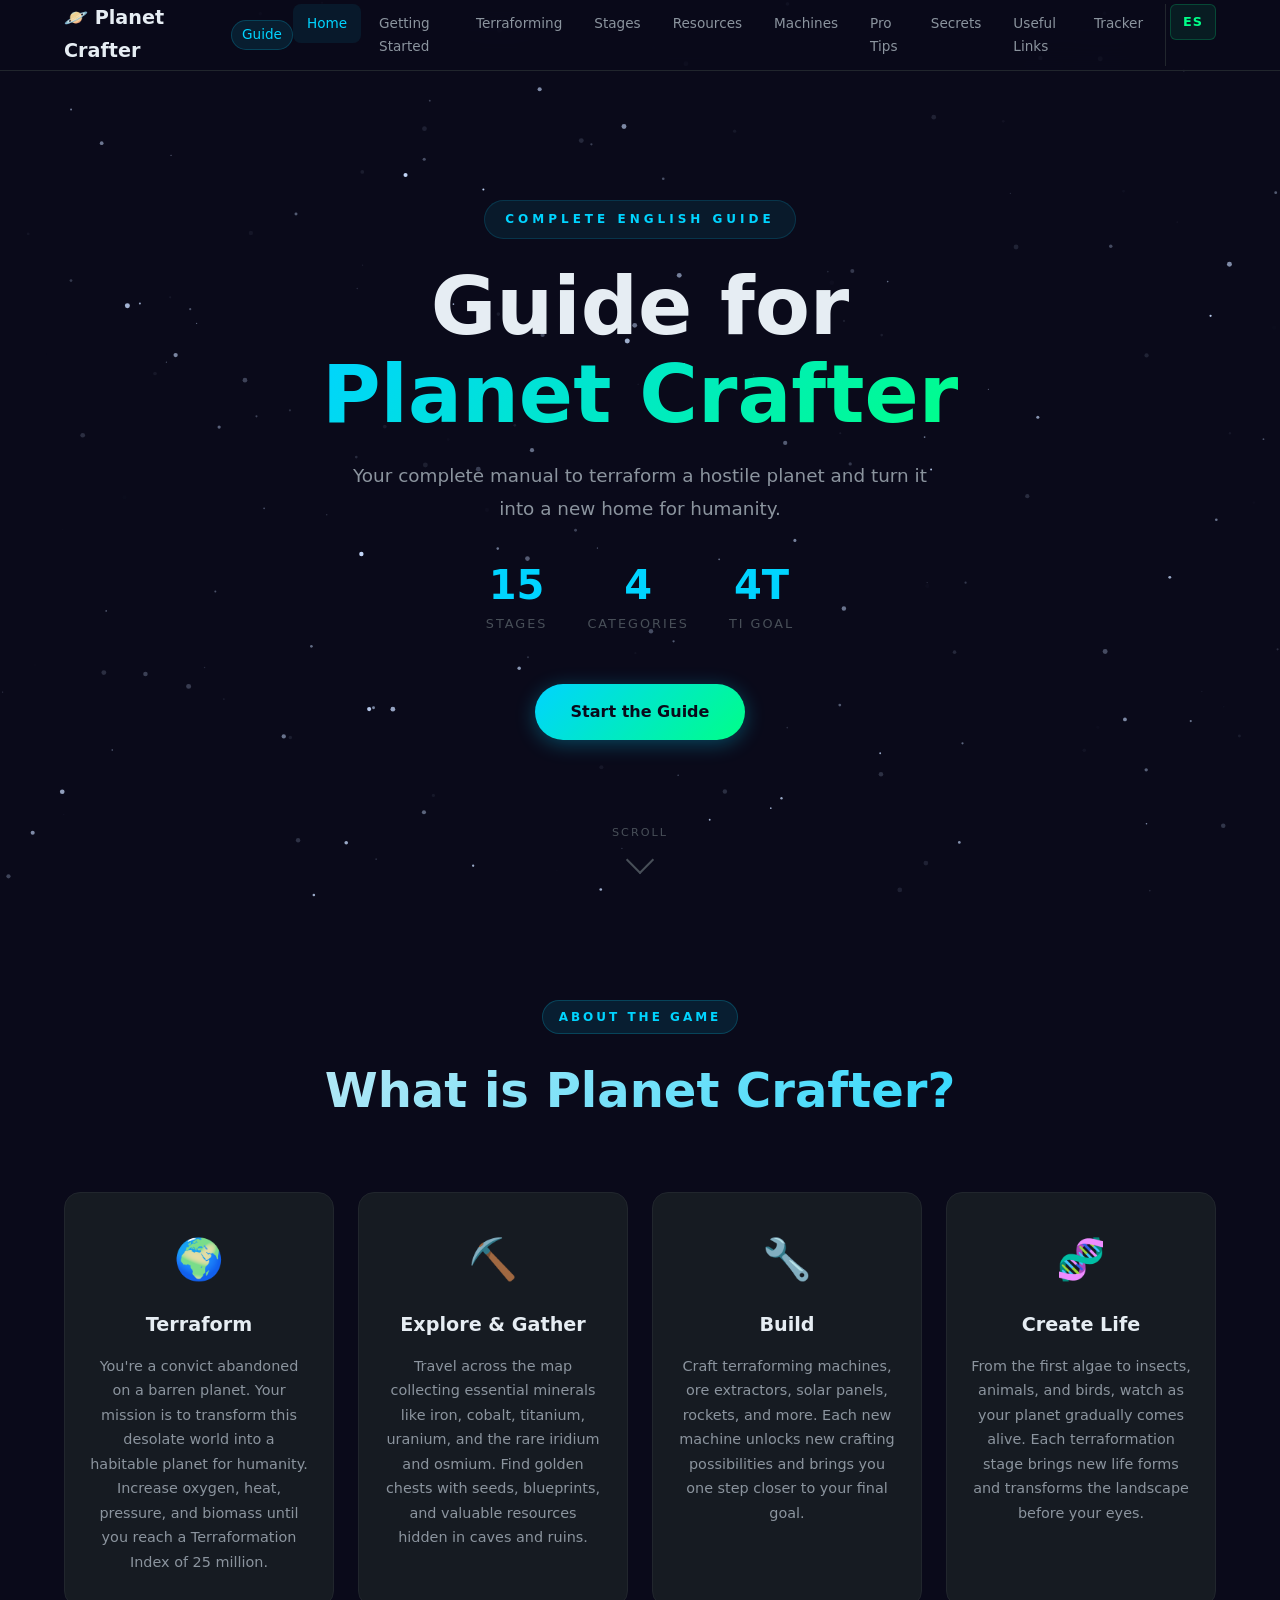
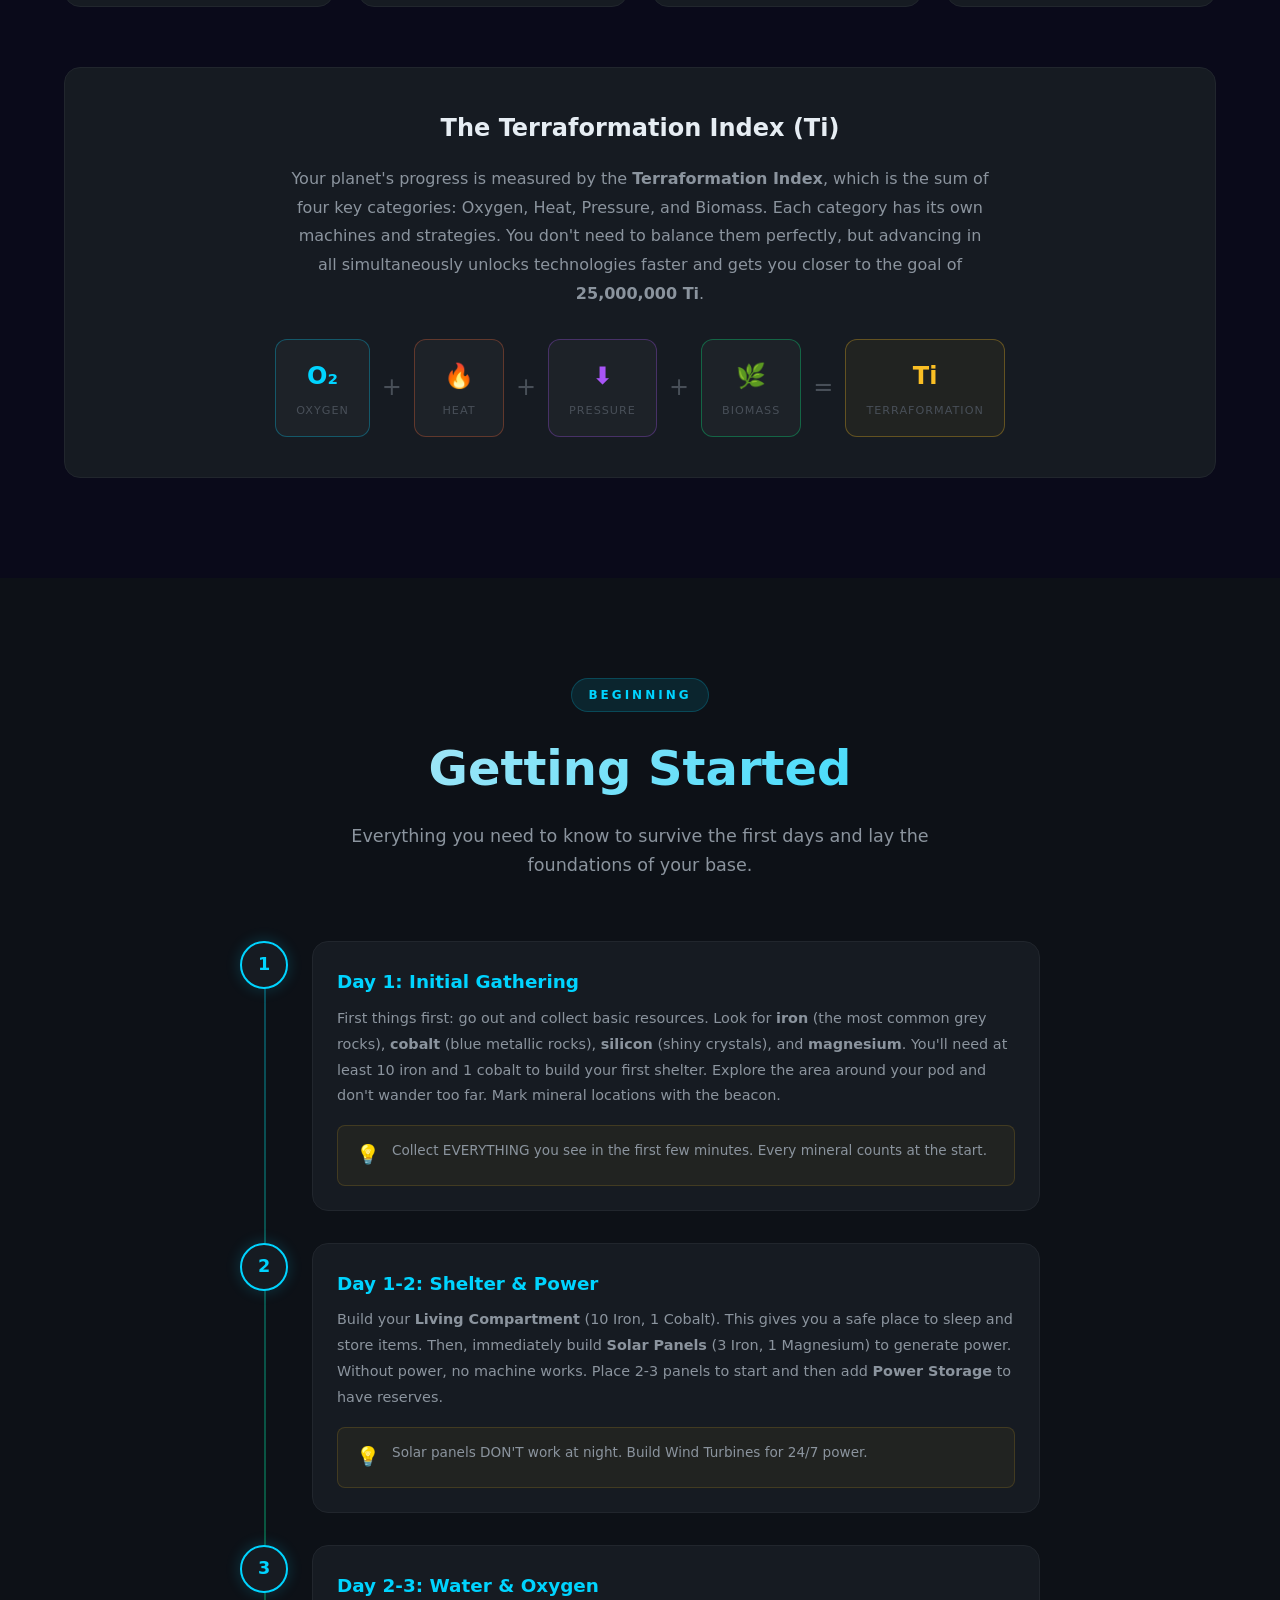
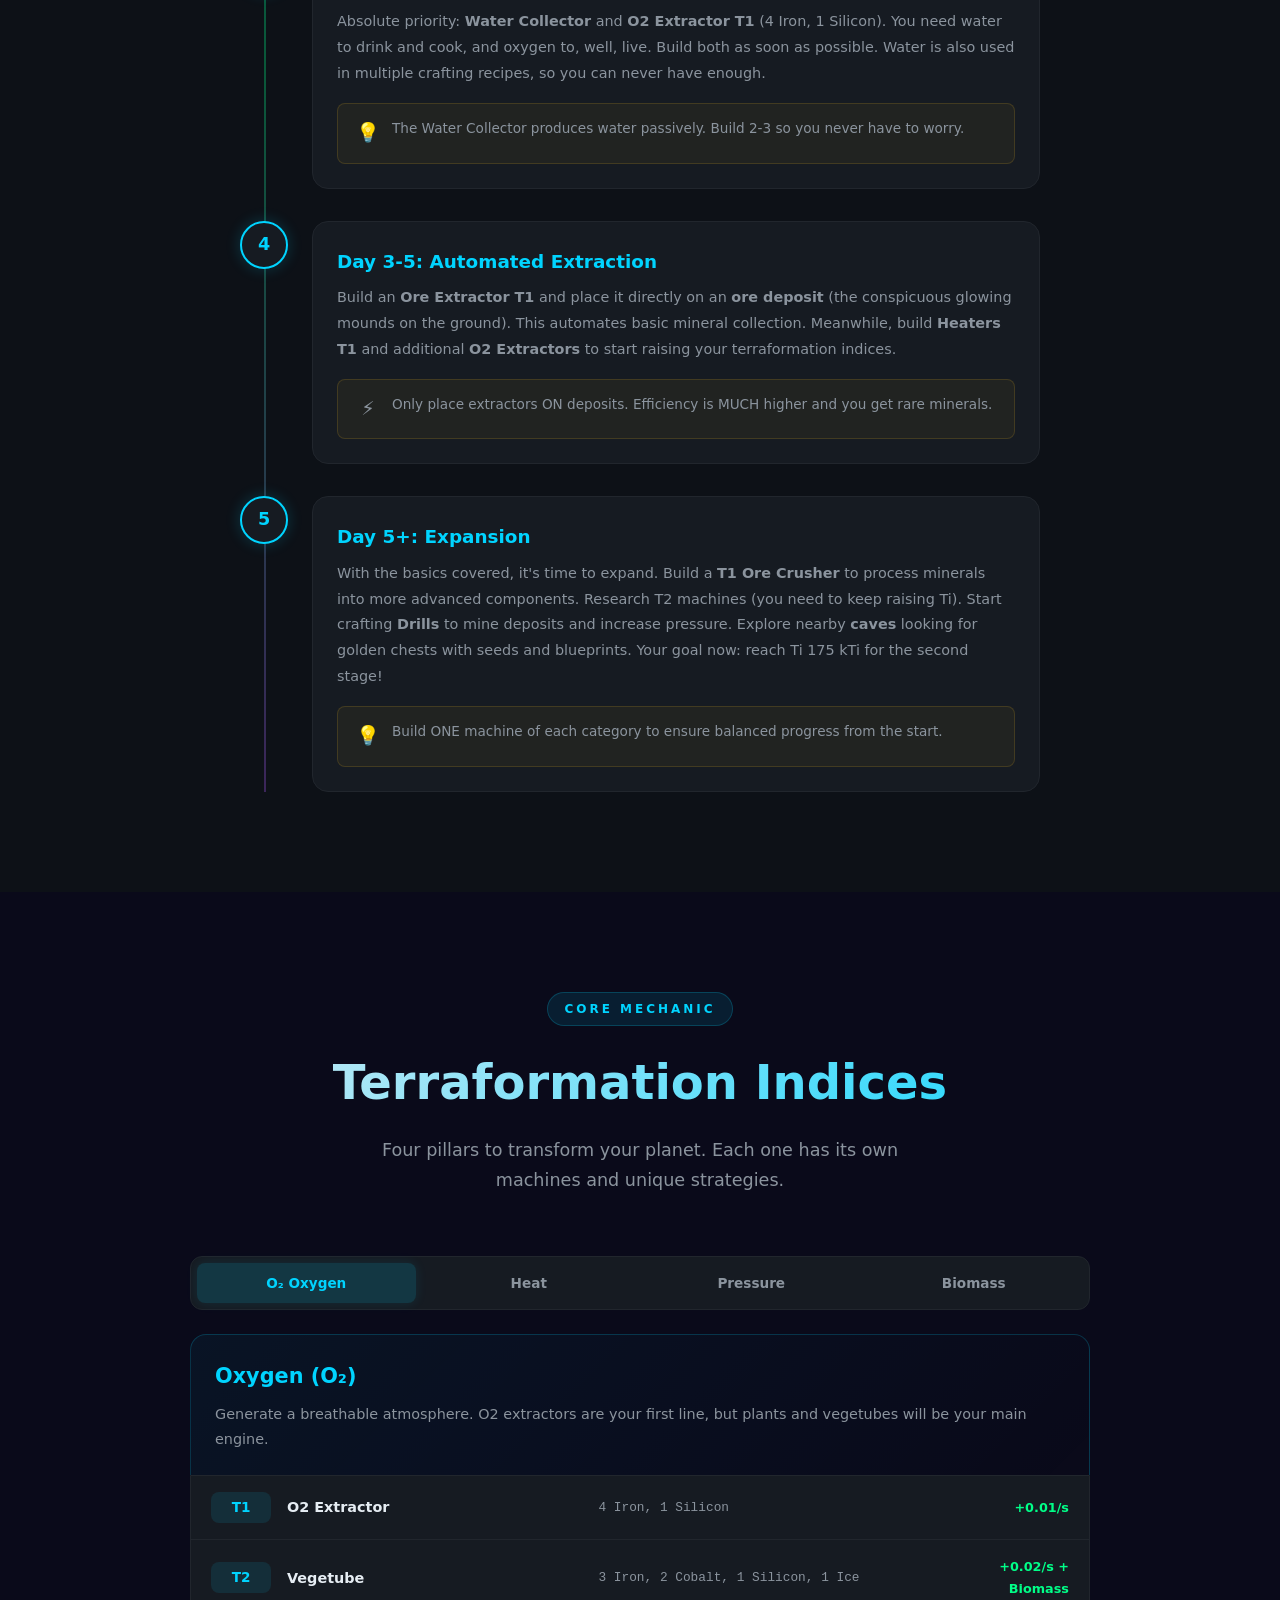
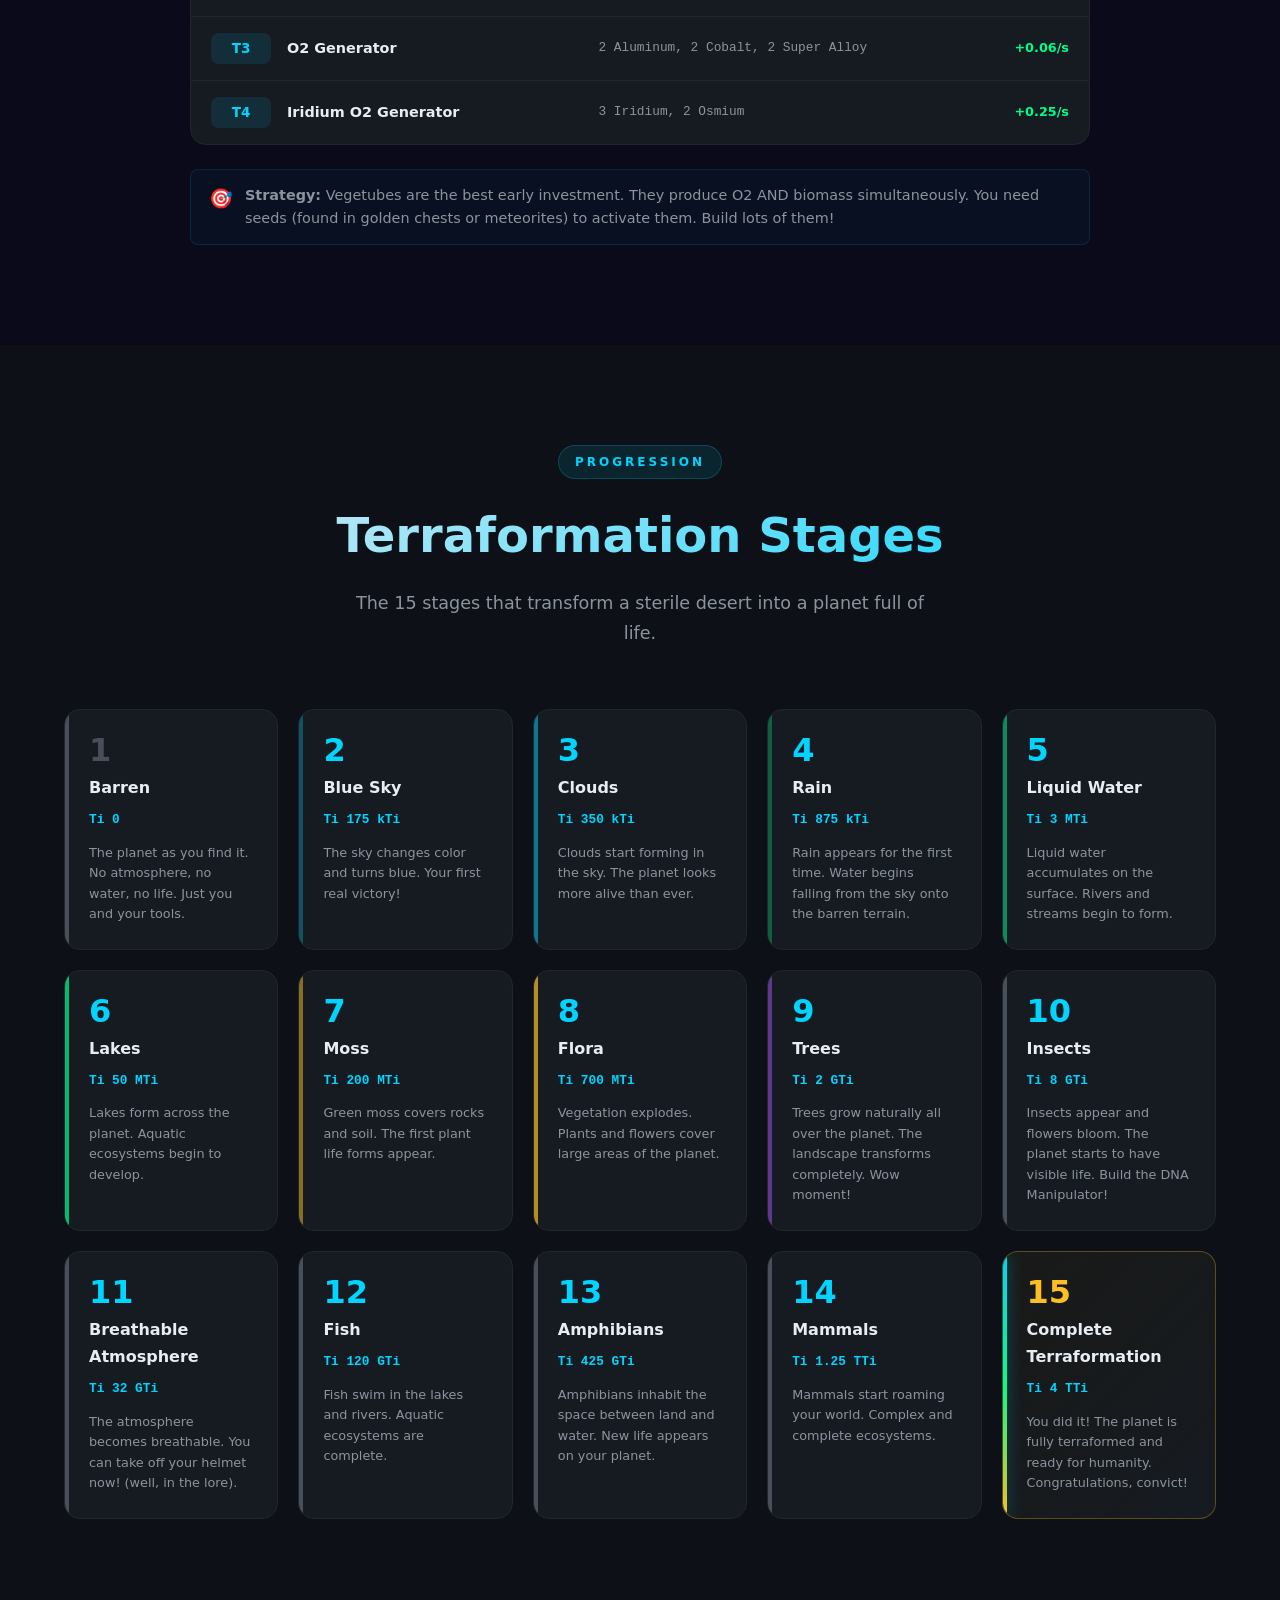
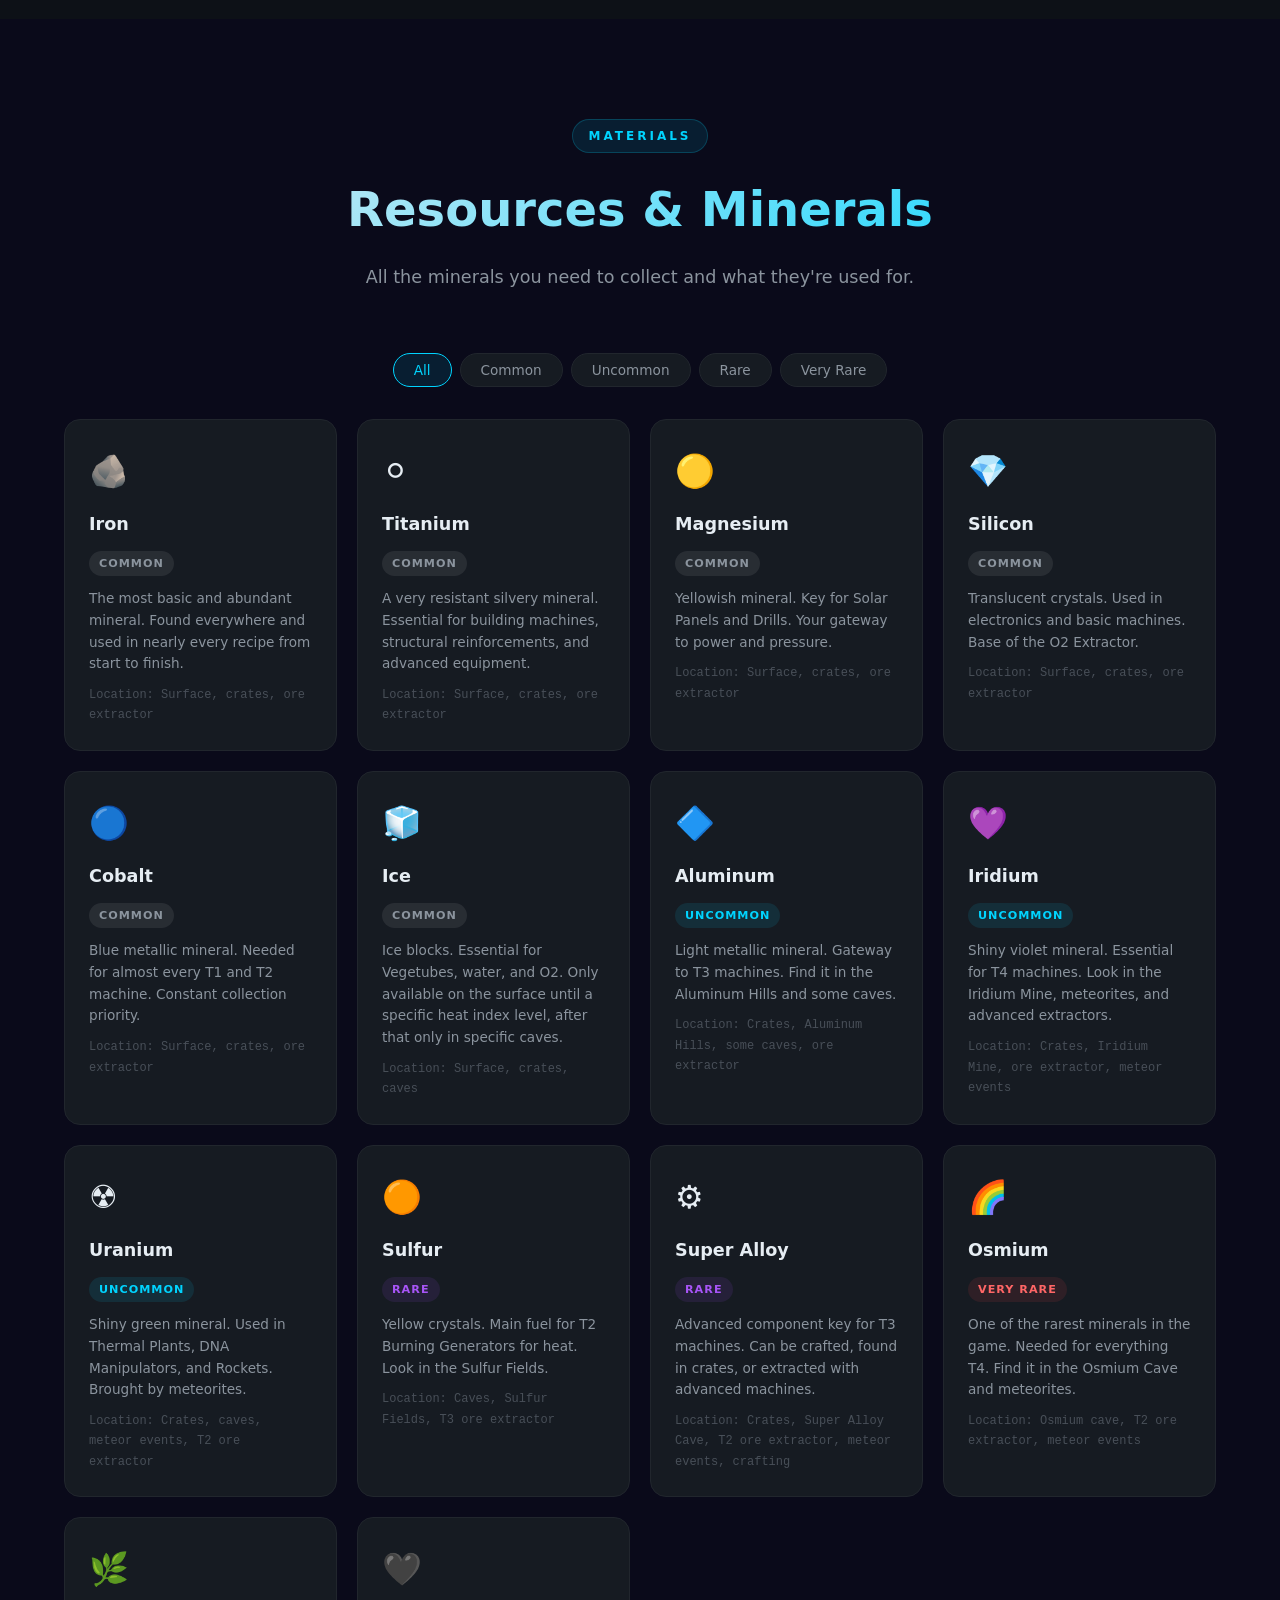
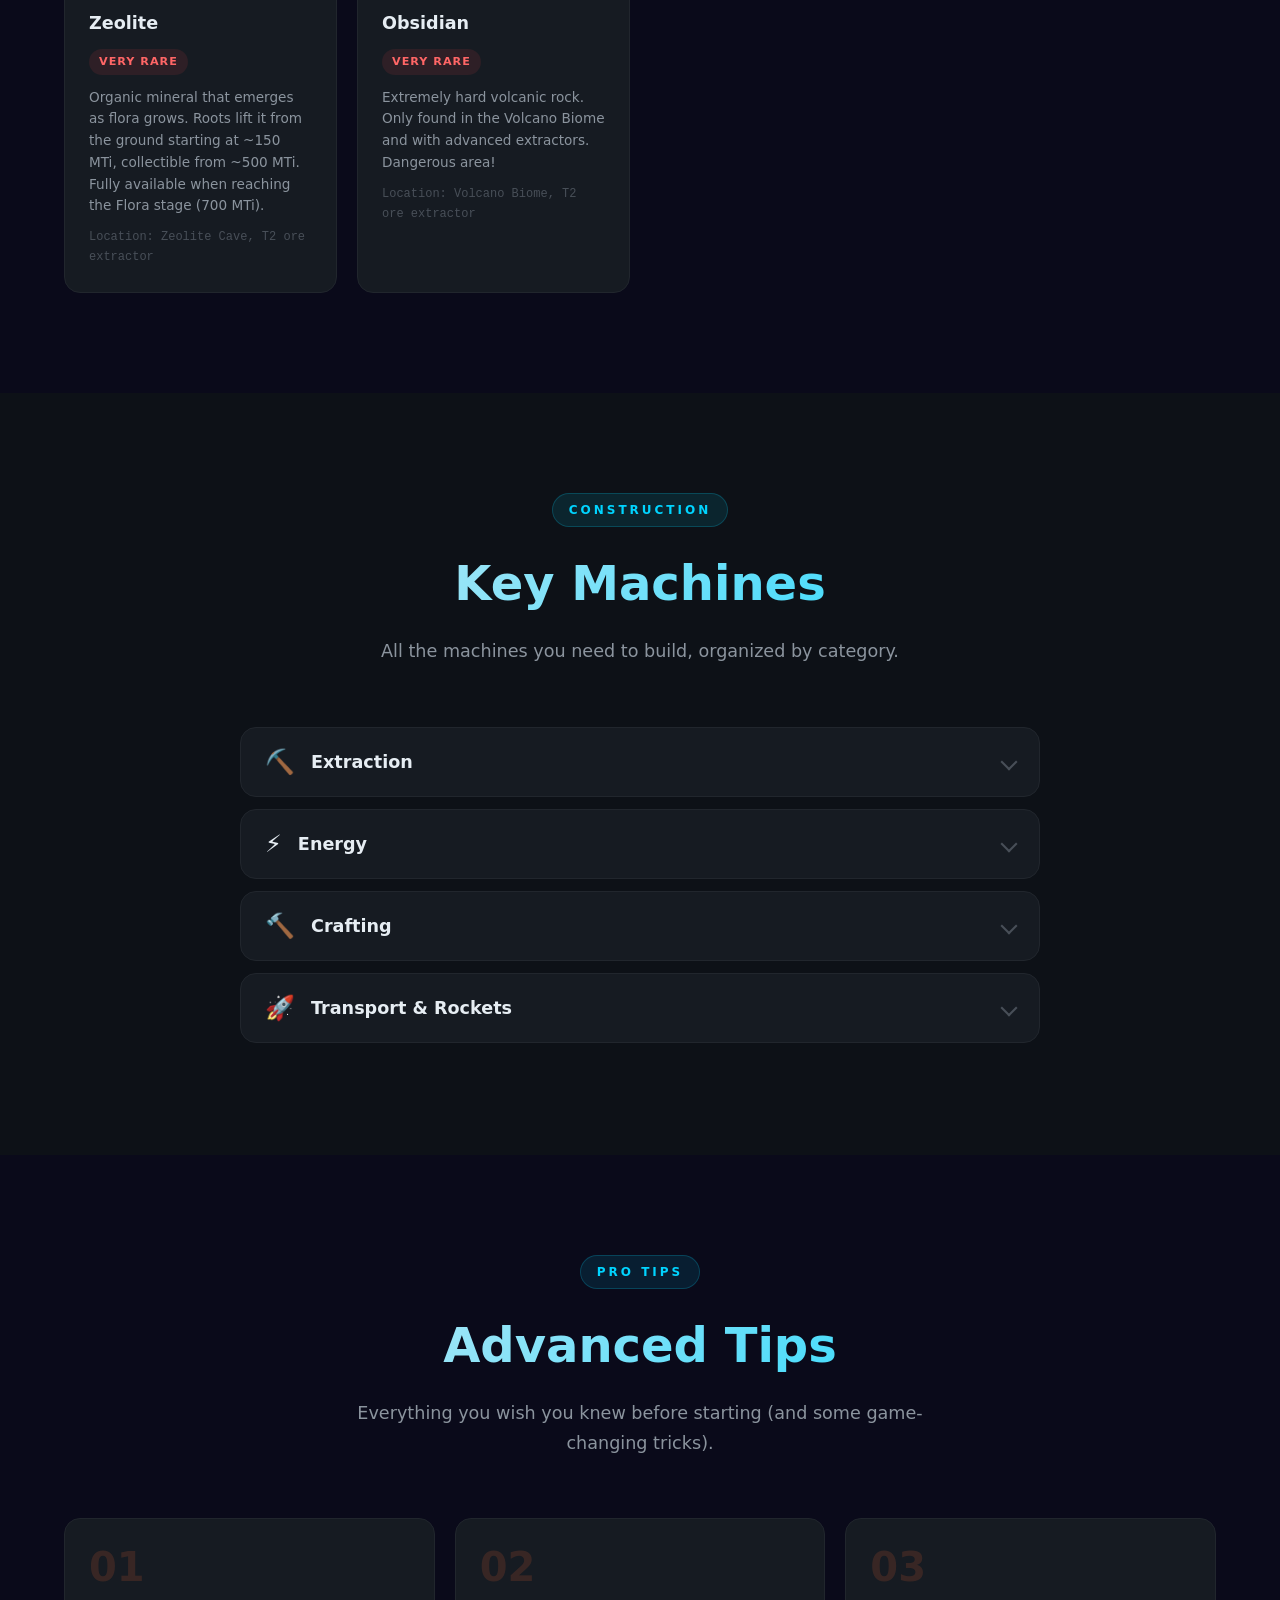
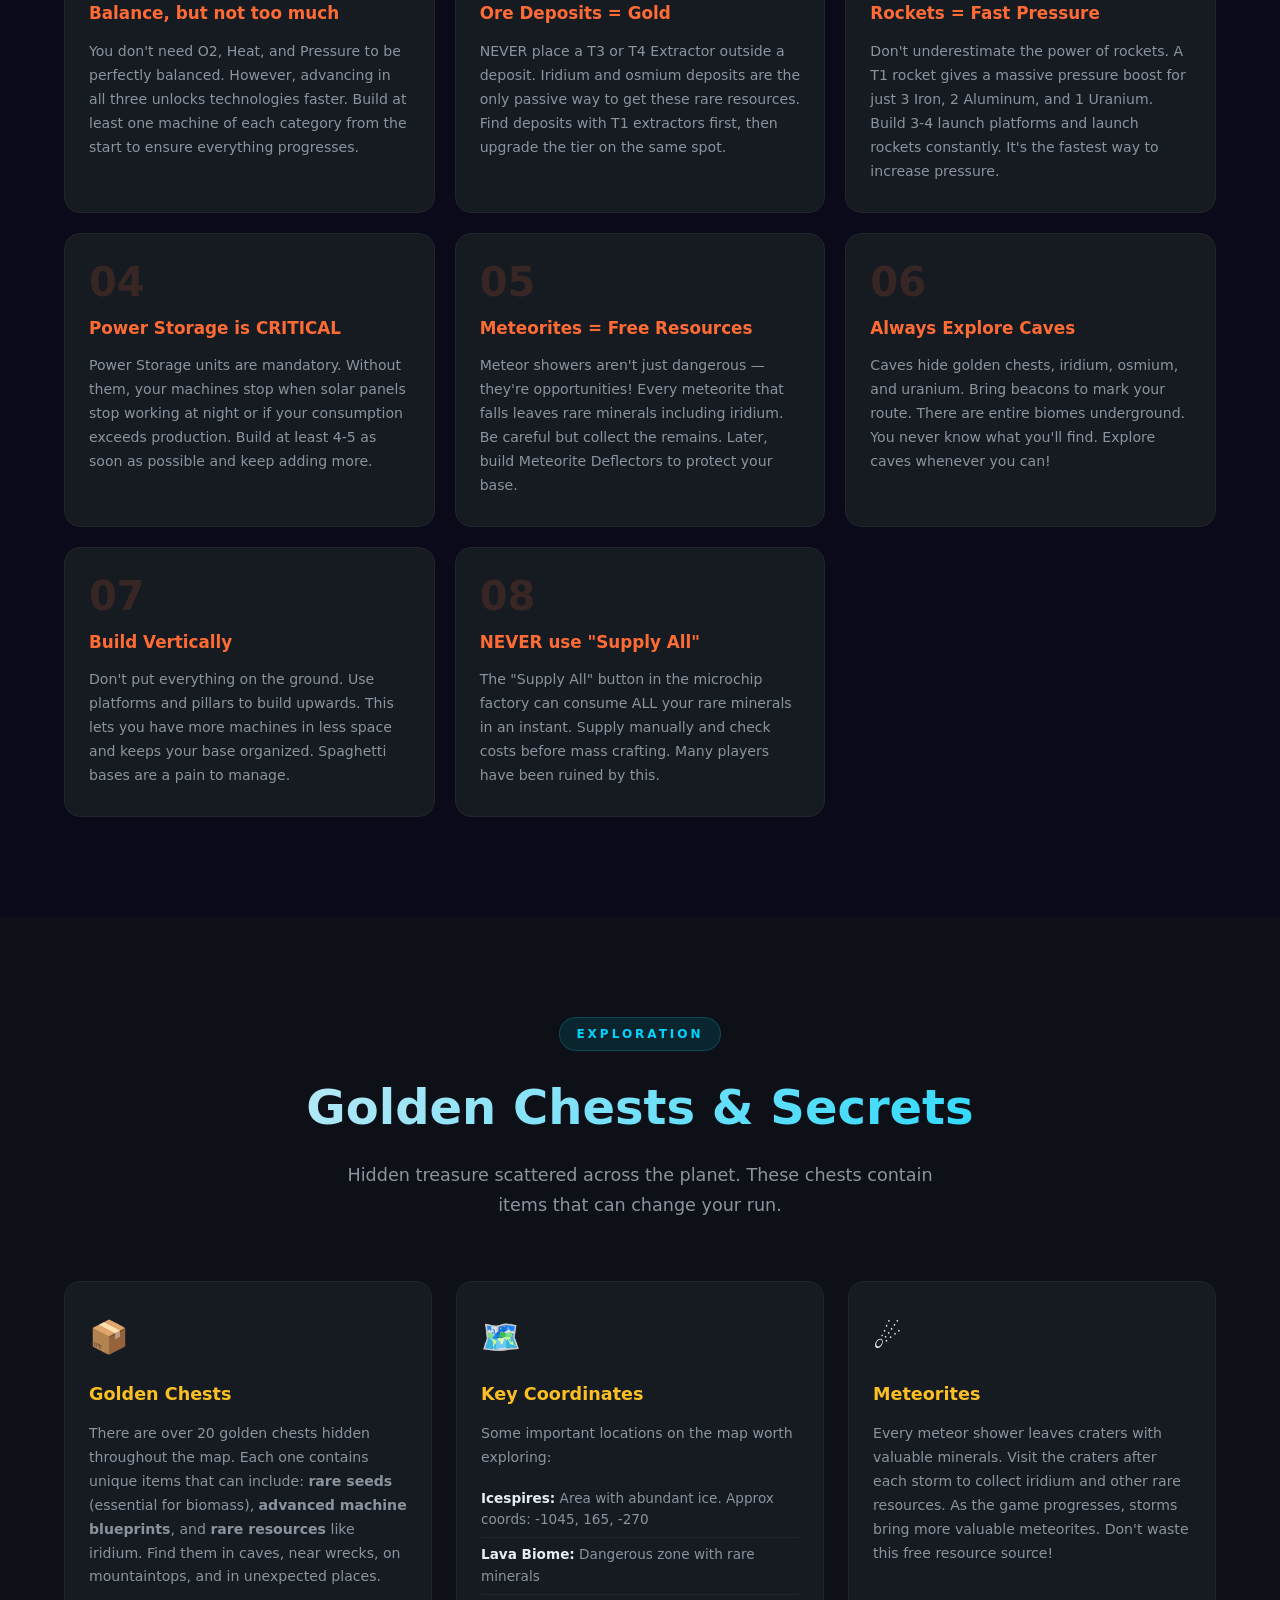
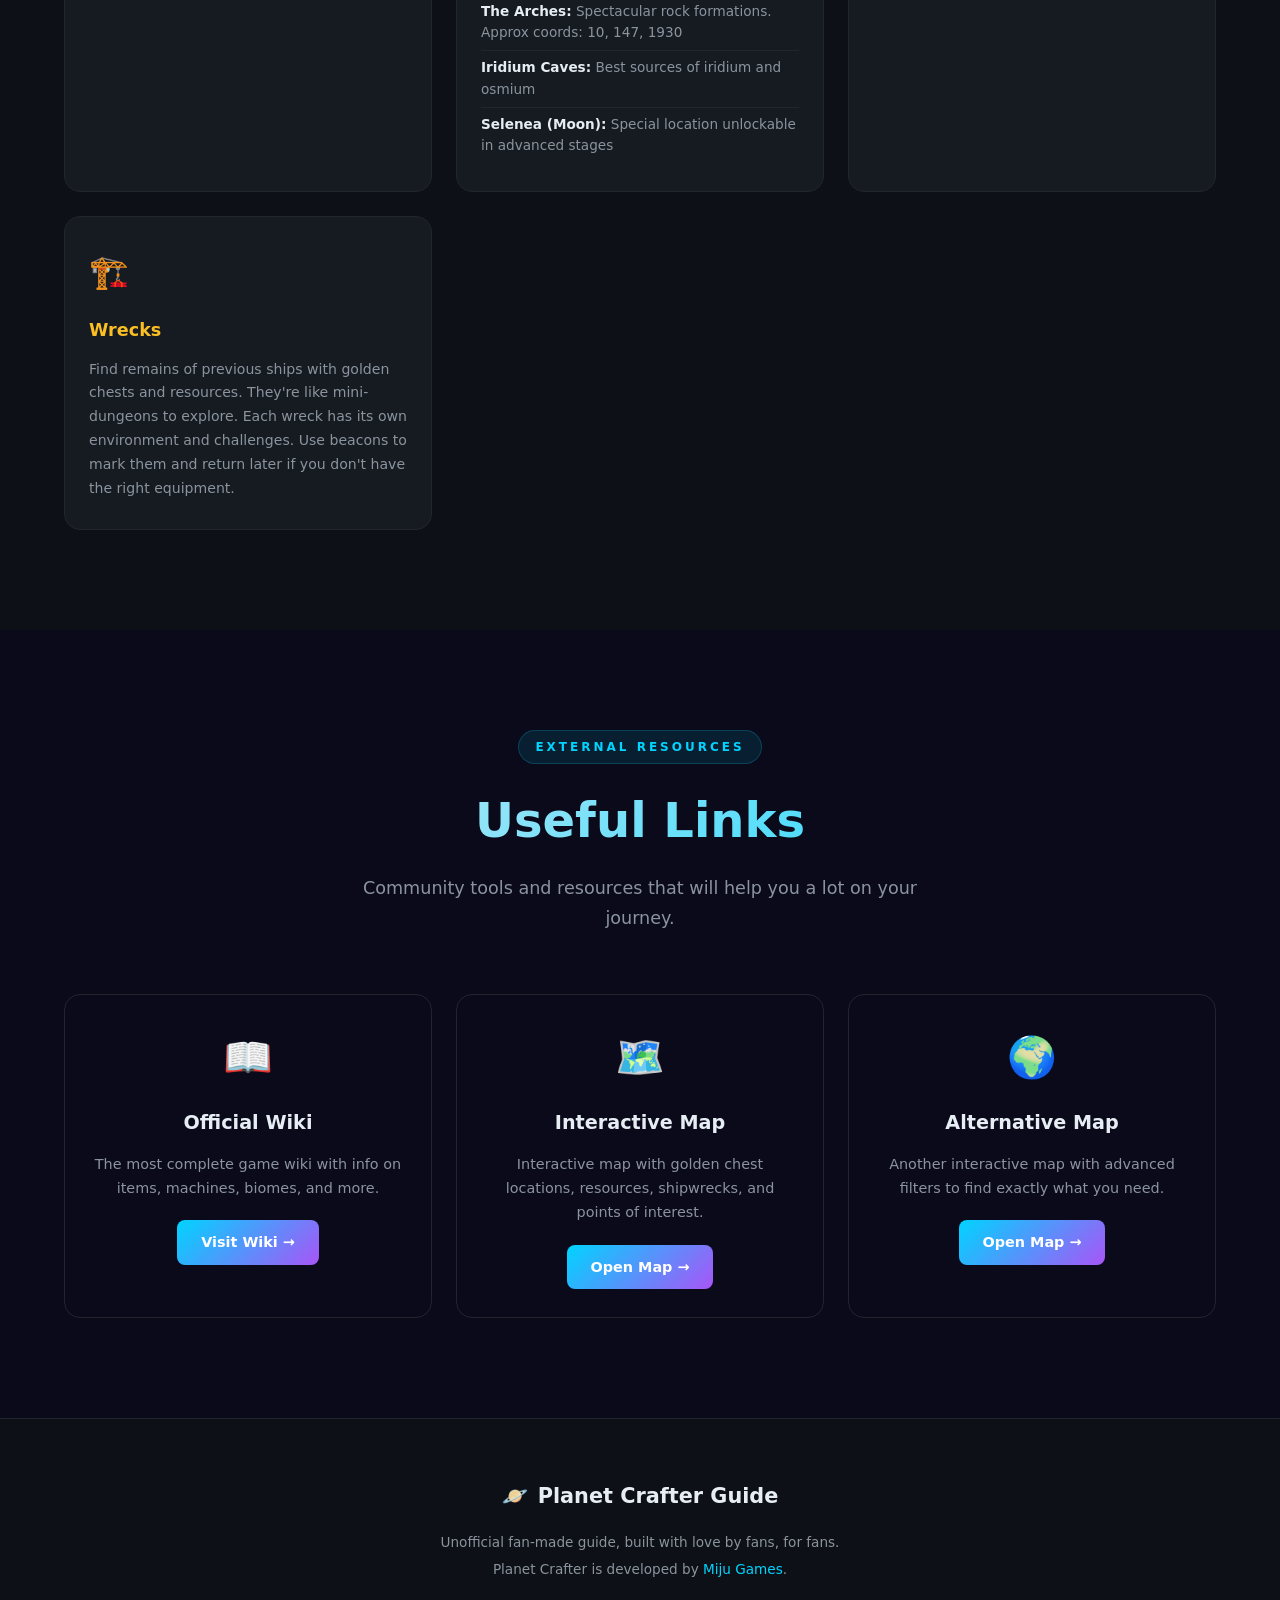
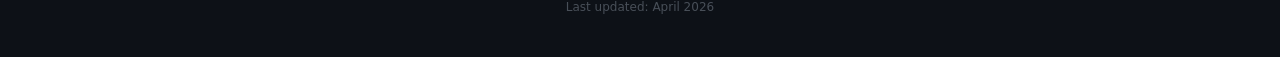
==== en.html @ 7ccae023 "Add Useful Links section with Wiki and interactive maps" ====
<!DOCTYPE html>
<html lang="en">
<head>
    <meta charset="UTF-8">
    <meta name="viewport" content="width=device-width, initial-scale=1.0">
    <title>Planet Crafter Guide | Terraform Your New World</title>
    <meta name="description" content="Complete English guide for Planet Crafter. Learn how to terraform a hostile planet and make it habitable.">
    <link rel="stylesheet" href="assets/style.css">
    <link rel="icon" href="data:image/svg+xml,<svg xmlns='http://www.w3.org/2000/svg' viewBox='0 0 100 100'><text y='.9em' font-size='90'>🪐</text></svg>">
</head>
<body>
    <canvas id="starfield"></canvas>

    <nav id="navbar">
        <div class="nav-container">
            <a href="#inicio" class="nav-logo">🪐 Planet Crafter <span class="logo-sub">Guide</span></a>
            <button class="nav-toggle" id="navToggle" aria-label="Menu">
                <span></span><span></span><span></span>
            </button>
            <ul class="nav-links" id="navLinks">
                <li><a href="#inicio">Home</a></li>
                <li><a href="#primeros-pasos">Getting Started</a></li>
                <li><a href="#terraformacion">Terraforming</a></li>
                <li><a href="#etapas">Stages</a></li>
                <li><a href="#recursos">Resources</a></li>
                <li><a href="#maquinas">Machines</a></li>
                <li><a href="#consejos">Pro Tips</a></li>
                <li><a href="#secretos">Secrets</a></li>
                <li><a href="#links">Useful Links</a></li>
                <li><a href="tracker.html">Tracker</a></li>
                <li class="nav-lang"><a href="es.html" class="lang-btn">ES</a></li>
            </ul>
        </div>
    </nav>

    <!-- HERO -->
    <header id="inicio" class="hero">
        <div class="hero-content">
            <p class="hero-tag">COMPLETE ENGLISH GUIDE</p>
            <h1 class="hero-title">
                <span class="title-line">Guide for</span>
                <span class="title-accent">Planet Crafter</span>
            </h1>
            <p class="hero-subtitle">Your complete manual to terraform a hostile planet and turn it into a new home for humanity.</p>
            <div class="hero-stats">
                <div class="stat">
                    <span class="stat-value">15</span>
                    <span class="stat-label">Stages</span>
                </div>
                <div class="stat">
                    <span class="stat-value">4</span>
                    <span class="stat-label">Categories</span>
                </div>
                <div class="stat">
                    <span class="stat-value">4T</span>
                    <span class="stat-label">Ti Goal</span>
                </div>
            </div>
            <a href="#primeros-pasos" class="hero-cta">Start the Guide</a>
        </div>
        <div class="scroll-indicator">
            <span>Scroll</span>
            <div class="scroll-arrow"></div>
        </div>
    </header>

    <!-- INTRODUCTION -->
    <section id="introduccion" class="section">
        <div class="container">
            <div class="section-header fade-in">
                <span class="section-tag">ABOUT THE GAME</span>
                <h2>What is Planet Crafter?</h2>
            </div>
            <div class="intro-grid fade-in">
                <div class="intro-card">
                    <div class="intro-icon">🌍</div>
                    <h3>Terraform</h3>
                    <p>You're a convict abandoned on a barren planet. Your mission is to transform this desolate world into a habitable planet for humanity. Increase oxygen, heat, pressure, and biomass until you reach a Terraformation Index of 25 million.</p>
                </div>
                <div class="intro-card">
                    <div class="intro-icon">⛏️</div>
                    <h3>Explore & Gather</h3>
                    <p>Travel across the map collecting essential minerals like iron, cobalt, titanium, uranium, and the rare iridium and osmium. Find golden chests with seeds, blueprints, and valuable resources hidden in caves and ruins.</p>
                </div>
                <div class="intro-card">
                    <div class="intro-icon">🔧</div>
                    <h3>Build</h3>
                    <p>Craft terraforming machines, ore extractors, solar panels, rockets, and more. Each new machine unlocks new crafting possibilities and brings you one step closer to your final goal.</p>
                </div>
                <div class="intro-card">
                    <div class="intro-icon">🧬</div>
                    <h3>Create Life</h3>
                    <p>From the first algae to insects, animals, and birds, watch as your planet gradually comes alive. Each terraformation stage brings new life forms and transforms the landscape before your eyes.</p>
                </div>
            </div>
            <div class="ti-explanation fade-in">
                <h3>The Terraformation Index (Ti)</h3>
                <p>Your planet's progress is measured by the <strong>Terraformation Index</strong>, which is the sum of four key categories: Oxygen, Heat, Pressure, and Biomass. Each category has its own machines and strategies. You don't need to balance them perfectly, but advancing in all simultaneously unlocks technologies faster and gets you closer to the goal of <strong>25,000,000 Ti</strong>.</p>
                <div class="ti-formula">
                    <div class="formula-item o2">
                        <span class="formula-icon">O₂</span>
                        <span class="formula-label">Oxygen</span>
                    </div>
                    <span class="formula-plus">+</span>
                    <div class="formula-item heat">
                        <span class="formula-icon">🔥</span>
                        <span class="formula-label">Heat</span>
                    </div>
                    <span class="formula-plus">+</span>
                    <div class="formula-item pressure">
                        <span class="formula-icon">⬇️</span>
                        <span class="formula-label">Pressure</span>
                    </div>
                    <span class="formula-plus">+</span>
                    <div class="formula-item biomass">
                        <span class="formula-icon">🌿</span>
                        <span class="formula-label">Biomass</span>
                    </div>
                    <span class="formula-equals">=</span>
                    <div class="formula-item ti">
                        <span class="formula-icon">Ti</span>
                        <span class="formula-label">Terraformation</span>
                    </div>
                </div>
            </div>
        </div>
    </section>

    <!-- GETTING STARTED -->
    <section id="primeros-pasos" class="section section-alt">
        <div class="container">
            <div class="section-header fade-in">
                <span class="section-tag">BEGINNING</span>
                <h2>Getting Started</h2>
                <p>Everything you need to know to survive the first days and lay the foundations of your base.</p>
            </div>

            <div class="timeline fade-in">
                <div class="timeline-item">
                    <div class="timeline-marker">1</div>
                    <div class="timeline-content">
                        <h3>Day 1: Initial Gathering</h3>
                        <p>First things first: go out and collect basic resources. Look for <strong>iron</strong> (the most common grey rocks), <strong>cobalt</strong> (blue metallic rocks), <strong>silicon</strong> (shiny crystals), and <strong>magnesium</strong>. You'll need at least 10 iron and 1 cobalt to build your first shelter. Explore the area around your pod and don't wander too far. Mark mineral locations with the beacon.</p>
                        <div class="tip-box">
                            <span class="tip-icon">💡</span>
                            <span>Collect EVERYTHING you see in the first few minutes. Every mineral counts at the start.</span>
                        </div>
                    </div>
                </div>
                <div class="timeline-item">
                    <div class="timeline-marker">2</div>
                    <div class="timeline-content">
                        <h3>Day 1-2: Shelter & Power</h3>
                        <p>Build your <strong>Living Compartment</strong> (10 Iron, 1 Cobalt). This gives you a safe place to sleep and store items. Then, immediately build <strong>Solar Panels</strong> (3 Iron, 1 Magnesium) to generate power. Without power, no machine works. Place 2-3 panels to start and then add <strong>Power Storage</strong> to have reserves.</p>
                        <div class="tip-box">
                            <span class="tip-icon">💡</span>
                            <span>Solar panels DON'T work at night. Build Wind Turbines for 24/7 power.</span>
                        </div>
                    </div>
                </div>
                <div class="timeline-item">
                    <div class="timeline-marker">3</div>
                    <div class="timeline-content">
                        <h3>Day 2-3: Water & Oxygen</h3>
                        <p>Absolute priority: <strong>Water Collector</strong> and <strong>O2 Extractor T1</strong> (4 Iron, 1 Silicon). You need water to drink and cook, and oxygen to, well, live. Build both as soon as possible. Water is also used in multiple crafting recipes, so you can never have enough.</p>
                        <div class="tip-box">
                            <span class="tip-icon">💡</span>
                            <span>The Water Collector produces water passively. Build 2-3 so you never have to worry.</span>
                        </div>
                    </div>
                </div>
                <div class="timeline-item">
                    <div class="timeline-marker">4</div>
                    <div class="timeline-content">
                        <h3>Day 3-5: Automated Extraction</h3>
                        <p>Build an <strong>Ore Extractor T1</strong> and place it directly on an <strong>ore deposit</strong> (the conspicuous glowing mounds on the ground). This automates basic mineral collection. Meanwhile, build <strong>Heaters T1</strong> and additional <strong>O2 Extractors</strong> to start raising your terraformation indices.</p>
                        <div class="tip-box">
                            <span class="tip-icon">⚡</span>
                            <span>Only place extractors ON deposits. Efficiency is MUCH higher and you get rare minerals.</span>
                        </div>
                    </div>
                </div>
                <div class="timeline-item">
                    <div class="timeline-marker">5</div>
                    <div class="timeline-content">
                        <h3>Day 5+: Expansion</h3>
                        <p>With the basics covered, it's time to expand. Build a <strong>T1 Ore Crusher</strong> to process minerals into more advanced components. Research T2 machines (you need to keep raising Ti). Start crafting <strong>Drills</strong> to mine deposits and increase pressure. Explore nearby <strong>caves</strong> looking for golden chests with seeds and blueprints. Your goal now: reach Ti 175 kTi for the second stage!</p>
                        <div class="tip-box">
                            <span class="tip-icon">💡</span>
                            <span>Build ONE machine of each category to ensure balanced progress from the start.</span>
                        </div>
                    </div>
                </div>
            </div>
        </div>
    </section>

    <!-- TERRAFORMING -->
    <section id="terraformacion" class="section">
        <div class="container">
            <div class="section-header fade-in">
                <span class="section-tag">CORE MECHANIC</span>
                <h2>Terraformation Indices</h2>
                <p>Four pillars to transform your planet. Each one has its own machines and unique strategies.</p>
            </div>

            <div class="terra-tabs fade-in">
                <div class="tab-buttons">
                    <button class="tab-btn active" data-tab="o2">O₂ Oxygen</button>
                    <button class="tab-btn" data-tab="heat">Heat</button>
                    <button class="tab-btn" data-tab="pressure">Pressure</button>
                    <button class="tab-btn" data-tab="biomass">Biomass</button>
                </div>

                <!-- OXYGEN -->
                <div class="tab-content active" id="tab-o2">
                    <div class="tab-header o2-header">
                        <h3>Oxygen (O₂)</h3>
                        <p>Generate a breathable atmosphere. O2 extractors are your first line, but plants and vegetubes will be your main engine.</p>
                    </div>
                    <div class="machine-table">
                        <div class="machine-row">
                            <div class="machine-tier">T1</div>
                            <div class="machine-name">O2 Extractor</div>
                            <div class="machine-cost">4 Iron, 1 Silicon</div>
                            <div class="machine-rate">+0.01/s</div>
                        </div>
                        <div class="machine-row">
                            <div class="machine-tier">T2</div>
                            <div class="machine-name">Vegetube</div>
                            <div class="machine-cost">3 Iron, 2 Cobalt, 1 Silicon, 1 Ice</div>
                            <div class="machine-rate">+0.02/s + Biomass</div>
                        </div>
                        <div class="machine-row">
                            <div class="machine-tier">T3</div>
                            <div class="machine-name">O2 Generator</div>
                            <div class="machine-cost">2 Aluminum, 2 Cobalt, 2 Super Alloy</div>
                            <div class="machine-rate">+0.06/s</div>
                        </div>
                        <div class="machine-row">
                            <div class="machine-tier">T4</div>
                            <div class="machine-name">Iridium O2 Generator</div>
                            <div class="machine-cost">3 Iridium, 2 Osmium</div>
                            <div class="machine-rate">+0.25/s</div>
                        </div>
                    </div>
                    <div class="tip-box strategy-tip">
                        <span class="tip-icon">🎯</span>
                        <span><strong>Strategy:</strong> Vegetubes are the best early investment. They produce O2 AND biomass simultaneously. You need seeds (found in golden chests or meteorites) to activate them. Build lots of them!</span>
                    </div>
                </div>

                <!-- HEAT -->
                <div class="tab-content" id="tab-heat">
                    <div class="tab-header heat-header">
                        <h3>Heat</h3>
                        <p>Heat the planet so life can exist. Start with simple heaters and advance to fusion reactors.</p>
                    </div>
                    <div class="machine-table">
                        <div class="machine-row">
                            <div class="machine-tier">T1</div>
                            <div class="machine-name">Heater</div>
                            <div class="machine-cost">3 Iron, 1 Cobalt</div>
                            <div class="machine-rate">+0.01/s</div>
                        </div>
                        <div class="machine-row">
                            <div class="machine-tier">T2</div>
                            <div class="machine-name">Burning Generator</div>
                            <div class="machine-cost">2 Iron, 2 Cobalt, 2 Sulfur</div>
                            <div class="machine-rate">+0.03/s</div>
                        </div>
                        <div class="machine-row">
                            <div class="machine-tier">T3</div>
                            <div class="machine-name">Thermal Plant</div>
                            <div class="machine-cost">3 Aluminum, 2 Cobalt, 1 Uranium</div>
                            <div class="machine-rate">+0.08/s</div>
                        </div>
                        <div class="machine-row">
                            <div class="machine-tier">T4</div>
                            <div class="machine-name">Fusion Reactor</div>
                            <div class="machine-cost">3 Iridium, 2 Osmium</div>
                            <div class="machine-rate">+0.25/s Heat + Pressure</div>
                        </div>
                    </div>
                    <div class="tip-box strategy-tip">
                        <span class="tip-icon">🎯</span>
                        <span><strong>Strategy:</strong> Heat is easy to raise early on. T1 heaters are cheap and effective. Quickly advance to T2 with Burning Generators to speed things up. The T4 Fusion Reactor also generates pressure — it's insane!</span>
                    </div>
                </div>

                <!-- PRESSURE -->
                <div class="tab-content" id="tab-pressure">
                    <div class="tab-header pressure-header">
                        <h3>Pressure</h3>
                        <p>Increase atmospheric pressure to retain gases and create favorable conditions. Rockets are your best weapon.</p>
                    </div>
                    <div class="machine-table">
                        <div class="machine-row">
                            <div class="machine-tier">T1</div>
                            <div class="machine-name">Drill T1</div>
                            <div class="machine-cost">2 Iron, 1 Cobalt</div>
                            <div class="machine-rate">Pressure per deposit</div>
                        </div>
                        <div class="machine-row">
                            <div class="machine-tier">T2</div>
                            <div class="machine-name">Rocket T1</div>
                            <div class="machine-cost">3 Iron, 2 Aluminum, 1 Uranium</div>
                            <div class="machine-rate">Pressure boost (per rocket)</div>
                        </div>
                        <div class="machine-row">
                            <div class="machine-tier">T3</div>
                            <div class="machine-name">Rocket T2</div>
                            <div class="machine-cost">3 Aluminum, 2 Super Alloy, 2 Uranium</div>
                            <div class="machine-rate">Greater pressure boost</div>
                        </div>
                        <div class="machine-row">
                            <div class="machine-tier">T4</div>
                            <div class="machine-name">Fusion Reactor</div>
                            <div class="machine-cost">3 Iridium, 2 Osmium</div>
                            <div class="machine-rate">+0.25/s Heat + Pressure</div>
                        </div>
                    </div>
                    <div class="tip-box strategy-tip">
                        <span class="tip-icon">🎯</span>
                        <span><strong>Strategy:</strong> Launch rockets as early as possible! Each launch gives a massive pressure boost. T1 rockets are cheap (3 Iron, 2 Aluminum, 1 Uranium). Build a Launch Platform and send rockets constantly. Drills on deposits also add pressure.</span>
                    </div>
                </div>

                <!-- BIOMASS -->
                <div class="tab-content" id="tab-biomass">
                    <div class="tab-header biomass-header">
                        <h3>Biomass</h3>
                        <p>Create life on your planet. Start with seeds and plants, evolve all the way to insects, animals, and birds.</p>
                    </div>
                    <div class="machine-table">
                        <div class="machine-row">
                            <div class="machine-tier">T1</div>
                            <div class="machine-name">Growing Tray</div>
                            <div class="machine-cost">2 Iron, 1 Cobalt</div>
                            <div class="machine-rate">Plant seeds</div>
                        </div>
                        <div class="machine-row">
                            <div class="machine-tier">T2</div>
                            <div class="machine-name">DNA Manipulator</div>
                            <div class="machine-cost">2 Aluminum, 2 Cobalt, 1 Uranium</div>
                            <div class="machine-rate">Create insects</div>
                        </div>
                        <div class="machine-row">
                            <div class="machine-tier">T3</div>
                            <div class="machine-name">Algae Generator</div>
                            <div class="machine-cost">3 Aluminum, 1 Osmium</div>
                            <div class="machine-rate">+Passive biomass</div>
                        </div>
                        <div class="machine-row">
                            <div class="machine-tier">T4</div>
                            <div class="machine-name">Bio Reactor</div>
                            <div class="machine-cost">3 Iridium, 2 Osmium</div>
                            <div class="machine-rate">+Massive biomass</div>
                        </div>
                    </div>
                    <div class="tip-box strategy-tip">
                        <span class="tip-icon">🎯</span>
                        <span><strong>Strategy:</strong> Biomass is the slowest category at the start. You need to find seeds in golden chests or meteorites. Once you have seeds, Vegetubes produce O2 and biomass simultaneously. Vegetubes are the key! Don't get frustrated if biomass progresses slowly — after the "Algae" stage, it speeds up a lot.</span>
                    </div>
                </div>
            </div>
        </div>
    </section>

    <!-- STAGES -->
    <section id="etapas" class="section section-alt">
        <div class="container">
            <div class="section-header fade-in">
                <span class="section-tag">PROGRESSION</span>
                <h2>Terraformation Stages</h2>
                <p>The 15 stages that transform a sterile desert into a planet full of life.</p>
            </div>

            <div class="stages-track fade-in">
                <div class="stage-card stage-0">
                    <div class="stage-number">1</div>
                    <h4>Barren</h4>
                    <div class="stage-ti">Ti 0</div>
                    <p>The planet as you find it. No atmosphere, no water, no life. Just you and your tools.</p>
                </div>
                <div class="stage-card stage-1">
                    <div class="stage-number">2</div>
                    <h4>Blue Sky</h4>
                    <div class="stage-ti">Ti 175 kTi</div>
                    <p>The sky changes color and turns blue. Your first real victory!</p>
                </div>
                <div class="stage-card stage-2">
                    <div class="stage-number">3</div>
                    <h4>Clouds</h4>
                    <div class="stage-ti">Ti 350 kTi</div>
                    <p>Clouds start forming in the sky. The planet looks more alive than ever.</p>
                </div>
                <div class="stage-card stage-3">
                    <div class="stage-number">4</div>
                    <h4>Rain</h4>
                    <div class="stage-ti">Ti 875 kTi</div>
                    <p>Rain appears for the first time. Water begins falling from the sky onto the barren terrain.</p>
                </div>
                <div class="stage-card stage-4">
                    <div class="stage-number">5</div>
                    <h4>Liquid Water</h4>
                    <div class="stage-ti">Ti 3 MTi</div>
                    <p>Liquid water accumulates on the surface. Rivers and streams begin to form.</p>
                </div>
                <div class="stage-card stage-5">
                    <div class="stage-number">6</div>
                    <h4>Lakes</h4>
                    <div class="stage-ti">Ti 50 MTi</div>
                    <p>Lakes form across the planet. Aquatic ecosystems begin to develop.</p>
                </div>
                <div class="stage-card stage-6">
                    <div class="stage-number">7</div>
                    <h4>Moss</h4>
                    <div class="stage-ti">Ti 200 MTi</div>
                    <p>Green moss covers rocks and soil. The first plant life forms appear.</p>
                </div>
                <div class="stage-card stage-7">
                    <div class="stage-number">8</div>
                    <h4>Flora</h4>
                    <div class="stage-ti">Ti 700 MTi</div>
                    <p>Vegetation explodes. Plants and flowers cover large areas of the planet.</p>
                </div>
                <div class="stage-card stage-8">
                    <div class="stage-number">9</div>
                    <h4>Trees</h4>
                    <div class="stage-ti">Ti 2 GTi</div>
                    <p>Trees grow naturally all over the planet. The landscape transforms completely. Wow moment!</p>
                </div>
                <div class="stage-card stage-9">
                    <div class="stage-number">10</div>
                    <h4>Insects</h4>
                    <div class="stage-ti">Ti 8 GTi</div>
                    <p>Insects appear and flowers bloom. The planet starts to have visible life. Build the DNA Manipulator!</p>
                </div>
                <div class="stage-card stage-10">
                    <div class="stage-number">11</div>
                    <h4>Breathable Atmosphere</h4>
                    <div class="stage-ti">Ti 32 GTi</div>
                    <p>The atmosphere becomes breathable. You can take off your helmet now! (well, in the lore).</p>
                </div>
                <div class="stage-card stage-11">
                    <div class="stage-number">12</div>
                    <h4>Fish</h4>
                    <div class="stage-ti">Ti 120 GTi</div>
                    <p>Fish swim in the lakes and rivers. Aquatic ecosystems are complete.</p>
                </div>
                <div class="stage-card stage-12">
                    <div class="stage-number">13</div>
                    <h4>Amphibians</h4>
                    <div class="stage-ti">Ti 425 GTi</div>
                    <p>Amphibians inhabit the space between land and water. New life appears on your planet.</p>
                </div>
                <div class="stage-card stage-13">
                    <div class="stage-number">14</div>
                    <h4>Mammals</h4>
                    <div class="stage-ti">Ti 1.25 TTi</div>
                    <p>Mammals start roaming your world. Complex and complete ecosystems.</p>
                </div>
                <div class="stage-card stage-final">
                    <div class="stage-number">15</div>
                    <h4>Complete Terraformation</h4>
                    <div class="stage-ti">Ti 4 TTi</div>
                    <p>You did it! The planet is fully terraformed and ready for humanity. Congratulations, convict!</p>
                </div>
            </div>
        </div>
    </section>

    <!-- RESOURCES -->
    <section id="recursos" class="section">
        <div class="container">
            <div class="section-header fade-in">
                <span class="section-tag">MATERIALS</span>
                <h2>Resources & Minerals</h2>
                <p>All the minerals you need to collect and what they're used for.</p>
            </div>

            <div class="resources-filter fade-in">
                <button class="filter-btn active" data-filter="all">All</button>
                <button class="filter-btn" data-filter="common">Common</button>
                <button class="filter-btn" data-filter="uncommon">Uncommon</button>
                <button class="filter-btn" data-filter="rare">Rare</button>
                <button class="filter-btn" data-filter="very-rare">Very Rare</button>
            </div>

            <div class="resources-grid fade-in">
                <div class="resource-card common" data-rarity="common">
                    <div class="resource-icon">🪨</div>
                    <h4>Iron</h4>
                    <span class="rarity-badge common-badge">Common</span>
                    <p>The most basic and abundant mineral. Found everywhere and used in nearly every recipe from start to finish.</p>
                    <div class="resource-locations">Location: Surface, crates, ore extractor</div>
                </div>
                <div class="resource-card common" data-rarity="common">
                    <div class="resource-icon">⚪</div>
                    <h4>Titanium</h4>
                    <span class="rarity-badge common-badge">Common</span>
                    <p>A very resistant silvery mineral. Essential for building machines, structural reinforcements, and advanced equipment.</p>
                    <div class="resource-locations">Location: Surface, crates, ore extractor</div>
                </div>
                <div class="resource-card common" data-rarity="common">
                    <div class="resource-icon">🟡</div>
                    <h4>Magnesium</h4>
                    <span class="rarity-badge common-badge">Common</span>
                    <p>Yellowish mineral. Key for Solar Panels and Drills. Your gateway to power and pressure.</p>
                    <div class="resource-locations">Location: Surface, crates, ore extractor</div>
                </div>
                <div class="resource-card common" data-rarity="common">
                    <div class="resource-icon">💎</div>
                    <h4>Silicon</h4>
                    <span class="rarity-badge common-badge">Common</span>
                    <p>Translucent crystals. Used in electronics and basic machines. Base of the O2 Extractor.</p>
                    <div class="resource-locations">Location: Surface, crates, ore extractor</div>
                </div>
                <div class="resource-card common" data-rarity="common">
                    <div class="resource-icon">🔵</div>
                    <h4>Cobalt</h4>
                    <span class="rarity-badge common-badge">Common</span>
                    <p>Blue metallic mineral. Needed for almost every T1 and T2 machine. Constant collection priority.</p>
                    <div class="resource-locations">Location: Surface, crates, ore extractor</div>
                </div>
                <div class="resource-card common" data-rarity="common">
                    <div class="resource-icon">🧊</div>
                    <h4>Ice</h4>
                    <span class="rarity-badge common-badge">Common</span>
                    <p>Ice blocks. Essential for Vegetubes, water, and O2. Only available on the surface until a specific heat index level, after that only in specific caves.</p>
                    <div class="resource-locations">Location: Surface, crates, caves</div>
                </div>
                <div class="resource-card uncommon" data-rarity="uncommon">
                    <div class="resource-icon">🔷</div>
                    <h4>Aluminum</h4>
                    <span class="rarity-badge uncommon-badge">Uncommon</span>
                    <p>Light metallic mineral. Gateway to T3 machines. Find it in the Aluminum Hills and some caves.</p>
                    <div class="resource-locations">Location: Crates, Aluminum Hills, some caves, ore extractor</div>
                </div>
                <div class="resource-card uncommon" data-rarity="uncommon">
                    <div class="resource-icon">💜</div>
                    <h4>Iridium</h4>
                    <span class="rarity-badge uncommon-badge">Uncommon</span>
                    <p>Shiny violet mineral. Essential for T4 machines. Look in the Iridium Mine, meteorites, and advanced extractors.</p>
                    <div class="resource-locations">Location: Crates, Iridium Mine, ore extractor, meteor events</div>
                </div>
                <div class="resource-card uncommon" data-rarity="uncommon">
                    <div class="resource-icon">☢️</div>
                    <h4>Uranium</h4>
                    <span class="rarity-badge uncommon-badge">Uncommon</span>
                    <p>Shiny green mineral. Used in Thermal Plants, DNA Manipulators, and Rockets. Brought by meteorites.</p>
                    <div class="resource-locations">Location: Crates, caves, meteor events, T2 ore extractor</div>
                </div>
                <div class="resource-card rare" data-rarity="rare">
                    <div class="resource-icon">🟠</div>
                    <h4>Sulfur</h4>
                    <span class="rarity-badge rare-badge">Rare</span>
                    <p>Yellow crystals. Main fuel for T2 Burning Generators for heat. Look in the Sulfur Fields.</p>
                    <div class="resource-locations">Location: Caves, Sulfur Fields, T3 ore extractor</div>
                </div>
                <div class="resource-card rare" data-rarity="rare">
                    <div class="resource-icon">⚙️</div>
                    <h4>Super Alloy</h4>
                    <span class="rarity-badge rare-badge">Rare</span>
                    <p>Advanced component key for T3 machines. Can be crafted, found in crates, or extracted with advanced machines.</p>
                    <div class="resource-locations">Location: Crates, Super Alloy Cave, T2 ore extractor, meteor events, crafting</div>
                </div>
                <div class="resource-card very-rare" data-rarity="very-rare">
                    <div class="resource-icon">🌈</div>
                    <h4>Osmium</h4>
                    <span class="rarity-badge very-rare-badge">Very Rare</span>
                    <p>One of the rarest minerals in the game. Needed for everything T4. Find it in the Osmium Cave and meteorites.</p>
                    <div class="resource-locations">Location: Osmium cave, T2 ore extractor, meteor events</div>
                </div>
                <div class="resource-card very-rare" data-rarity="very-rare">
                    <div class="resource-icon">🌿</div>
                    <h4>Zeolite</h4>
                    <span class="rarity-badge very-rare-badge">Very Rare</span>
                    <p>Organic mineral that emerges as flora grows. Roots lift it from the ground starting at ~150 MTi, collectible from ~500 MTi. Fully available when reaching the Flora stage (700 MTi).</p>
                    <div class="resource-locations">Location: Zeolite Cave, T2 ore extractor</div>
                </div>
                <div class="resource-card very-rare" data-rarity="very-rare">
                    <div class="resource-icon">🖤</div>
                    <h4>Obsidian</h4>
                    <span class="rarity-badge very-rare-badge">Very Rare</span>
                    <p>Extremely hard volcanic rock. Only found in the Volcano Biome and with advanced extractors. Dangerous area!</p>
                    <div class="resource-locations">Location: Volcano Biome, T2 ore extractor</div>
                </div>
            </div>
        </div>
    </section>

    <!-- MACHINES -->
    <section id="maquinas" class="section section-alt">
        <div class="container">
            <div class="section-header fade-in">
                <span class="section-tag">CONSTRUCTION</span>
                <h2>Key Machines</h2>
                <p>All the machines you need to build, organized by category.</p>
            </div>

            <div class="machines-accordion fade-in">
                <!-- Extraction -->
                <div class="accordion-item">
                    <button class="accordion-header">
                        <span class="accordion-icon">⛏️</span>
                        <span class="accordion-title">Extraction</span>
                        <span class="accordion-arrow"></span>
                    </button>
                    <div class="accordion-body">
                        <div class="machine-detail">
                            <div class="machine-tier-badge t1">T1</div>
                            <div class="machine-info">
                                <h4>Ore Extractor T1</h4>
                                <p>Automatically extracts basic minerals. Place it on a deposit for maximum efficiency and a chance at rare minerals.</p>
                                <div class="machine-cost-tag">4 Iron, 2 Cobalt, 1 Silicon</div>
                            </div>
                        </div>
                        <div class="machine-detail">
                            <div class="machine-tier-badge t2">T2</div>
                            <div class="machine-info">
                                <h4>Ore Extractor T2</h4>
                                <p>Improved version that extracts minerals faster and can obtain aluminum and uranium from deposits.</p>
                                <div class="machine-cost-tag">5 Iron, 2 Cobalt, 2 Aluminum, 1 Titanium</div>
                            </div>
                        </div>
                        <div class="machine-detail">
                            <div class="machine-tier-badge t3">T3</div>
                            <div class="machine-info">
                                <h4>Ore Extractor T3</h4>
                                <p>Can extract iridium from special deposits. Place these on iridium deposits for constant production.</p>
                                <div class="machine-cost-tag">5 Aluminum, 3 Titanium, 2 Super Alloy</div>
                            </div>
                        </div>
                        <div class="machine-detail">
                            <div class="machine-tier-badge t4">T4</div>
                            <div class="machine-info">
                                <h4>Ore Extractor T4</h4>
                                <p>The ultimate version. Can extract osmium, the rarest mineral. Essential for the final stage of the game.</p>
                                <div class="machine-cost-tag">4 Iridium, 2 Osmium, 2 Super Alloy</div>
                            </div>
                        </div>
                        <div class="machine-detail">
                            <div class="machine-tier-badge t1">T1</div>
                            <div class="machine-info">
                                <h4>Water Collector</h4>
                                <p>Generates water passively from the air. Essential for survival and crafting. Build several!</p>
                                <div class="machine-cost-tag">3 Iron, 1 Silicon</div>
                            </div>
                        </div>
                        <div class="machine-detail">
                            <div class="machine-tier-badge t1">T1</div>
                            <div class="machine-info">
                                <h4>Drill T1-T4</h4>
                                <p>Mines ore deposits for resources and increases pressure. Each tier drills faster and gives more pressure.</p>
                                <div class="machine-cost-tag">2 Iron, 1 Cobalt (T1)</div>
                            </div>
                        </div>
                    </div>
                </div>

                <!-- Energy -->
                <div class="accordion-item">
                    <button class="accordion-header">
                        <span class="accordion-icon">⚡</span>
                        <span class="accordion-title">Energy</span>
                        <span class="accordion-arrow"></span>
                    </button>
                    <div class="accordion-body">
                        <div class="machine-detail">
                            <div class="machine-tier-badge t1">T1</div>
                            <div class="machine-info">
                                <h4>Solar Panel</h4>
                                <p>Generates power during the day. Cheap but doesn't work at night. Good initial option.</p>
                                <div class="machine-cost-tag">3 Iron, 1 Magnesium</div>
                            </div>
                        </div>
                        <div class="machine-detail">
                            <div class="machine-tier-badge t1">T1</div>
                            <div class="machine-info">
                                <h4>Wind Turbine</h4>
                                <p>Generates power 24 hours, though less than the solar panel during daytime. Ideal for nighttime power.</p>
                                <div class="machine-cost-tag">4 Iron, 2 Cobalt, 1 Magnesium</div>
                            </div>
                        </div>
                        <div class="machine-detail">
                            <div class="machine-tier-badge t1">T1</div>
                            <div class="machine-info">
                                <h4>Power Storage</h4>
                                <p>CRITICAL: Stores power for when production drops. Without these, your machines stop at night. Build many!</p>
                                <div class="machine-cost-tag">5 Iron, 2 Cobalt, 1 Titanium</div>
                            </div>
                        </div>
                        <div class="machine-detail">
                            <div class="machine-tier-badge t2">T2</div>
                            <div class="machine-info">
                                <h4>Biomass Burner</h4>
                                <p>Generates power from biomass. Excellent for advanced stages when you have too much biomass.</p>
                                <div class="machine-cost-tag">3 Iron, 2 Cobalt, 1 Aluminum</div>
                            </div>
                        </div>
                    </div>
                </div>

                <!-- Crafting -->
                <div class="accordion-item">
                    <button class="accordion-header">
                        <span class="accordion-icon">🔨</span>
                        <span class="accordion-title">Crafting</span>
                        <span class="accordion-arrow"></span>
                    </button>
                    <div class="accordion-body">
                        <div class="machine-detail">
                            <div class="machine-tier-badge t1">T1</div>
                            <div class="machine-info">
                                <h4>Ore Crusher T1</h4>
                                <p>Converts basic minerals into components. Iron + Cobalt = essential components. Your first step to advanced crafting.</p>
                                <div class="machine-cost-tag">5 Iron, 2 Cobalt, 1 Silicon</div>
                            </div>
                        </div>
                        <div class="machine-detail">
                            <div class="machine-tier-badge t2">T2</div>
                            <div class="machine-info">
                                <h4>Ore Crusher T2</h4>
                                <p>Unlocks advanced recipes including Super Alloy. Gateway to T3 machines. High priority!</p>
                                <div class="machine-cost-tag">5 Aluminum, 2 Titanium, 1 Super Alloy</div>
                            </div>
                        </div>
                        <div class="machine-detail">
                            <div class="machine-tier-badge t1">T1</div>
                            <div class="machine-info">
                                <h4>Microchip Factory</h4>
                                <p>Creates microchips needed for advanced machines and equipment. Needs silicon and cobalt.</p>
                                <div class="machine-cost-tag">4 Iron, 2 Cobalt, 2 Silicon</div>
                            </div>
                        </div>
                        <div class="machine-detail">
                            <div class="machine-tier-badge t1">T1</div>
                            <div class="machine-info">
                                <h4>Food Grower</h4>
                                <p>Produces food to survive. You need to eat regularly. Place near water!</p>
                                <div class="machine-cost-tag">3 Iron, 1 Cobalt, 1 Silicon</div>
                            </div>
                        </div>
                    </div>
                </div>

                <!-- Transport -->
                <div class="accordion-item">
                    <button class="accordion-header">
                        <span class="accordion-icon">🚀</span>
                        <span class="accordion-title">Transport & Rockets</span>
                        <span class="accordion-arrow"></span>
                    </button>
                    <div class="accordion-body">
                        <div class="machine-detail">
                            <div class="machine-tier-badge t1">T1</div>
                            <div class="machine-info">
                                <h4>Launch Platform</h4>
                                <p>Required to launch rockets. Each rocket launched gives a massive pressure boost. Build multiple platforms to launch faster!</p>
                                <div class="machine-cost-tag">8 Iron, 4 Cobalt, 2 Titanium</div>
                            </div>
                        </div>
                        <div class="machine-detail">
                            <div class="machine-tier-badge t1">T1</div>
                            <div class="machine-info">
                                <h4>Rocket T1</h4>
                                <p>Basic rocket that gives a considerable pressure boost when launched. Cheap and effective, launch them constantly.</p>
                                <div class="machine-cost-tag">3 Iron, 2 Aluminum, 1 Uranium</div>
                            </div>
                        </div>
                        <div class="machine-detail">
                            <div class="machine-tier-badge t2">T2</div>
                            <div class="machine-info">
                                <h4>Rocket T2</h4>
                                <p>Improved version with a greater pressure boost. Ideal when you need to push pressure quickly.</p>
                                <div class="machine-cost-tag">3 Aluminum, 2 Super Alloy, 2 Uranium</div>
                            </div>
                        </div>
                        <div class="machine-detail">
                            <div class="machine-tier-badge t1">T1</div>
                            <div class="machine-info">
                                <h4>Teleporter</h4>
                                <p>Allows instant travel between two points. You need two to create a link. Very useful for large maps.</p>
                                <div class="machine-cost-tag">5 Iron, 3 Cobalt, 2 Titanium</div>
                            </div>
                        </div>
                    </div>
                </div>
            </div>
        </div>
    </section>

    <!-- PRO TIPS -->
    <section id="consejos" class="section">
        <div class="container">
            <div class="section-header fade-in">
                <span class="section-tag">PRO TIPS</span>
                <h2>Advanced Tips</h2>
                <p>Everything you wish you knew before starting (and some game-changing tricks).</p>
            </div>

            <div class="tips-grid fade-in">
                <div class="tip-card">
                    <div class="tip-number">01</div>
                    <h4>Balance, but not too much</h4>
                    <p>You don't need O2, Heat, and Pressure to be perfectly balanced. However, advancing in all three unlocks technologies faster. Build at least one machine of each category from the start to ensure everything progresses.</p>
                </div>
                <div class="tip-card">
                    <div class="tip-number">02</div>
                    <h4>Ore Deposits = Gold</h4>
                    <p>NEVER place a T3 or T4 Extractor outside a deposit. Iridium and osmium deposits are the only passive way to get these rare resources. Find deposits with T1 extractors first, then upgrade the tier on the same spot.</p>
                </div>
                <div class="tip-card">
                    <div class="tip-number">03</div>
                    <h4>Rockets = Fast Pressure</h4>
                    <p>Don't underestimate the power of rockets. A T1 rocket gives a massive pressure boost for just 3 Iron, 2 Aluminum, and 1 Uranium. Build 3-4 launch platforms and launch rockets constantly. It's the fastest way to increase pressure.</p>
                </div>
                <div class="tip-card">
                    <div class="tip-number">04</div>
                    <h4>Power Storage is CRITICAL</h4>
                    <p>Power Storage units are mandatory. Without them, your machines stop when solar panels stop working at night or if your consumption exceeds production. Build at least 4-5 as soon as possible and keep adding more.</p>
                </div>
                <div class="tip-card">
                    <div class="tip-number">05</div>
                    <h4>Meteorites = Free Resources</h4>
                    <p>Meteor showers aren't just dangerous — they're opportunities! Every meteorite that falls leaves rare minerals including iridium. Be careful but collect the remains. Later, build Meteorite Deflectors to protect your base.</p>
                </div>
                <div class="tip-card">
                    <div class="tip-number">06</div>
                    <h4>Always Explore Caves</h4>
                    <p>Caves hide golden chests, iridium, osmium, and uranium. Bring beacons to mark your route. There are entire biomes underground. You never know what you'll find. Explore caves whenever you can!</p>
                </div>
                <div class="tip-card">
                    <div class="tip-number">07</div>
                    <h4>Build Vertically</h4>
                    <p>Don't put everything on the ground. Use platforms and pillars to build upwards. This lets you have more machines in less space and keeps your base organized. Spaghetti bases are a pain to manage.</p>
                </div>
                <div class="tip-card">
                    <div class="tip-number">08</div>
                    <h4>NEVER use "Supply All"</h4>
                    <p>The "Supply All" button in the microchip factory can consume ALL your rare minerals in an instant. Supply manually and check costs before mass crafting. Many players have been ruined by this.</p>
                </div>
            </div>
        </div>
    </section>

    <!-- SECRETS -->
    <section id="secretos" class="section section-alt">
        <div class="container">
            <div class="section-header fade-in">
                <span class="section-tag">EXPLORATION</span>
                <h2>Golden Chests & Secrets</h2>
                <p>Hidden treasure scattered across the planet. These chests contain items that can change your run.</p>
            </div>

            <div class="secrets-content fade-in">
                <div class="secret-card">
                    <div class="secret-icon">📦</div>
                    <h4>Golden Chests</h4>
                    <p>There are over 20 golden chests hidden throughout the map. Each one contains unique items that can include: <strong>rare seeds</strong> (essential for biomass), <strong>advanced machine blueprints</strong>, and <strong>rare resources</strong> like iridium. Find them in caves, near wrecks, on mountaintops, and in unexpected places.</p>
                </div>
                <div class="secret-card">
                    <div class="secret-icon">🗺️</div>
                    <h4>Key Coordinates</h4>
                    <p>Some important locations on the map worth exploring:</p>
                    <ul class="coord-list">
                        <li><strong>Icespires:</strong> Area with abundant ice. Approx coords: -1045, 165, -270</li>
                        <li><strong>Lava Biome:</strong> Dangerous zone with rare minerals</li>
                        <li><strong>The Arches:</strong> Spectacular rock formations. Approx coords: 10, 147, 1930</li>
                        <li><strong>Iridium Caves:</strong> Best sources of iridium and osmium</li>
                        <li><strong>Selenea (Moon):</strong> Special location unlockable in advanced stages</li>
                    </ul>
                </div>
                <div class="secret-card">
                    <div class="secret-icon">☄️</div>
                    <h4>Meteorites</h4>
                    <p>Every meteor shower leaves craters with valuable minerals. Visit the craters after each storm to collect iridium and other rare resources. As the game progresses, storms bring more valuable meteorites. Don't waste this free resource source!</p>
                </div>
                <div class="secret-card">
                    <div class="secret-icon">🏗️</div>
                    <h4>Wrecks</h4>
                    <p>Find remains of previous ships with golden chests and resources. They're like mini-dungeons to explore. Each wreck has its own environment and challenges. Use beacons to mark them and return later if you don't have the right equipment.</p>
                </div>
            </div>
        </div>
    </section>

    <!-- USEFUL LINKS -->
    <section id="links" class="section">
        <div class="container">
            <div class="section-header">
                <span class="section-tag">External Resources</span>
                <h2>Useful Links</h2>
                <p>Community tools and resources that will help you a lot on your journey.</p>
            </div>
            <div class="links-grid">
                <div class="link-card">
                    <div class="link-icon">📖</div>
                    <h4>Official Wiki</h4>
                    <p>The most complete game wiki with info on items, machines, biomes, and more.</p>
                    <a href="https://planet-crafter.fandom.com/wiki/Planet_Crafter_Wiki" target="_blank" rel="noopener" class="link-btn">Visit Wiki →</a>
                </div>
                <div class="link-card">
                    <div class="link-icon">🗺️</div>
                    <h4>Interactive Map</h4>
                    <p>Interactive map with golden chest locations, resources, shipwrecks, and points of interest.</p>
                    <a href="https://wand.com/es/maps/the-planet-crafter/prime" target="_blank" rel="noopener" class="link-btn">Open Map →</a>
                </div>
                <div class="link-card">
                    <div class="link-icon">🌍</div>
                    <h4>Alternative Map</h4>
                    <p>Another interactive map with advanced filters to find exactly what you need.</p>
                    <a href="https://map.fistshake.net/PlanetCrafter/" target="_blank" rel="noopener" class="link-btn">Open Map →</a>
                </div>
            </div>
        </div>
    </section>

    <!-- FOOTER -->
    <footer class="footer">
        <div class="container">
            <div class="footer-content">
                <div class="footer-logo">
                    <span>🪐</span>
                    <span>Planet Crafter Guide</span>
                </div>
                <p class="footer-text">Unofficial fan-made guide, built with love by fans, for fans.</p>
                <p class="footer-text">Planet Crafter is developed by <a href="https://store.steampowered.com/app/1284190/The_Planet_Crafter/" target="_blank" rel="noopener">Miju Games</a>.</p>
                <p class="footer-credits">Last updated: April 2026</p>
            </div>
        </div>
    </footer>

    <button id="backToTop" class="back-to-top" aria-label="Back to top">
        <svg width="24" height="24" viewBox="0 0 24 24" fill="none" stroke="currentColor" stroke-width="2" stroke-linecap="round" stroke-linejoin="round">
            <polyline points="18 15 12 9 6 15"></polyline>
        </svg>
    </button>

    <script src="assets/script.js"></script>
</body>
</html>
---- assets/style.css ----
/* ============================================
   PLANET CRAFTER GUIDE - STYLES
   Tema oscuro espacial con acentos neón
   ============================================ */

/* === Custom Properties === */
:root {
    --bg-primary: #0a0a1a;
    --bg-secondary: #0d1117;
    --bg-card: #161b22;
    --bg-card-hover: #1c2333;
    --border-color: #21262d;
    --border-glow: #30363d;

    --text-primary: #e6edf3;
    --text-secondary: #8b949e;
    --text-muted: #484f58;

    --accent-cyan: #00d4ff;
    --accent-green: #00ff88;
    --accent-orange: #ff6b35;
    --accent-purple: #a855f7;
    --accent-pink: #ec4899;
    --accent-yellow: #fbbf24;

    --o2-color: #00d4ff;
    --heat-color: #ff6b35;
    --pressure-color: #a855f7;
    --biomass-color: #00ff88;

    --font-main: 'Segoe UI', system-ui, -apple-system, sans-serif;
    --font-mono: 'Fira Code', 'Cascadia Code', monospace;

    --radius-sm: 8px;
    --radius-md: 12px;
    --radius-lg: 16px;
    --radius-xl: 24px;

    --shadow-card: 0 4px 24px rgba(0, 0, 0, 0.4);
    --shadow-glow-cyan: 0 0 20px rgba(0, 212, 255, 0.15);
    --shadow-glow-green: 0 0 20px rgba(0, 255, 136, 0.15);
    --shadow-glow-orange: 0 0 20px rgba(255, 107, 53, 0.15);
    --shadow-glow-purple: 0 0 20px rgba(168, 85, 247, 0.15);

    --transition-fast: 0.2s ease;
    --transition-normal: 0.3s ease;
    --transition-slow: 0.5s ease;

    --max-width: 1200px;
}

/* === Reset & Base === */
*,
*::before,
*::after {
    margin: 0;
    padding: 0;
    box-sizing: border-box;
}

html {
    scroll-behavior: smooth;
    scroll-padding-top: 80px;
}

body {
    font-family: var(--font-main);
    background: var(--bg-primary);
    color: var(--text-primary);
    line-height: 1.7;
    overflow-x: hidden;
    -webkit-font-smoothing: antialiased;
}

a {
    color: var(--accent-cyan);
    text-decoration: none;
    transition: color var(--transition-fast);
}

a:hover {
    color: var(--accent-green);
}

img {
    max-width: 100%;
    display: block;
}

/* === Starfield Canvas === */
#starfield {
    position: fixed;
    top: 0;
    left: 0;
    width: 100%;
    height: 100%;
    z-index: -1;
    pointer-events: none;
}

/* === Container === */
.container {
    max-width: var(--max-width);
    margin: 0 auto;
    padding: 0 24px;
}

/* === Sections === */
.section {
    padding: 100px 0;
    position: relative;
}

.section-alt {
    background: var(--bg-secondary);
}

.section-header {
    text-align: center;
    margin-bottom: 60px;
}

.section-tag {
    display: inline-block;
    font-size: 0.75rem;
    font-weight: 700;
    letter-spacing: 3px;
    text-transform: uppercase;
    color: var(--accent-cyan);
    background: rgba(0, 212, 255, 0.1);
    border: 1px solid rgba(0, 212, 255, 0.2);
    padding: 6px 16px;
    border-radius: 100px;
    margin-bottom: 16px;
}

.section-header h2 {
    font-size: clamp(2rem, 5vw, 3rem);
    font-weight: 800;
    margin-bottom: 12px;
    background: linear-gradient(135deg, var(--text-primary), var(--accent-cyan));
    -webkit-background-clip: text;
    -webkit-text-fill-color: transparent;
    background-clip: text;
}

.section-header p {
    font-size: 1.1rem;
    color: var(--text-secondary);
    max-width: 600px;
    margin: 0 auto;
}

/* === Navigation === */
#navbar {
    position: fixed;
    top: 0;
    left: 0;
    width: 100%;
    z-index: 1000;
    background: rgba(10, 10, 26, 0.85);
    backdrop-filter: blur(20px);
    -webkit-backdrop-filter: blur(20px);
    border-bottom: 1px solid var(--border-color);
    transition: all var(--transition-normal);
}

#navbar.scrolled {
    background: rgba(10, 10, 26, 0.95);
    box-shadow: 0 4px 30px rgba(0, 0, 0, 0.5);
}

.nav-container {
    max-width: var(--max-width);
    margin: 0 auto;
    padding: 0 24px;
    display: flex;
    align-items: center;
    justify-content: space-between;
    height: 70px;
}

.nav-logo {
    font-size: 1.2rem;
    font-weight: 800;
    color: var(--text-primary);
    display: flex;
    align-items: center;
    gap: 8px;
}

.logo-sub {
    color: var(--accent-cyan);
    font-weight: 400;
    font-size: 0.85rem;
    background: rgba(0, 212, 255, 0.1);
    padding: 2px 10px;
    border-radius: 100px;
    border: 1px solid rgba(0, 212, 255, 0.2);
}

.nav-links {
    display: flex;
    list-style: none;
    gap: 4px;
}

.nav-links a {
    display: block;
    padding: 8px 14px;
    color: var(--text-secondary);
    font-size: 0.85rem;
    font-weight: 500;
    border-radius: var(--radius-sm);
    transition: all var(--transition-fast);
}

.nav-links a:hover,
.nav-links a.active {
    color: var(--accent-cyan);
    background: rgba(0, 212, 255, 0.08);
}

/* Language switcher */
.nav-lang {
    margin-left: 4px;
    border-left: 1px solid var(--border-color);
    padding-left: 4px;
}

.lang-btn {
    font-weight: 700 !important;
    font-size: 0.8rem !important;
    padding: 6px 12px !important;
    color: var(--accent-green) !important;
    background: rgba(0, 255, 136, 0.08) !important;
    border: 1px solid rgba(0, 255, 136, 0.2) !important;
    border-radius: 6px !important;
    letter-spacing: 1px;
}

.lang-btn:hover {
    background: rgba(0, 255, 136, 0.15) !important;
}

/* Mobile nav */
.nav-toggle {
    display: none;
    flex-direction: column;
    gap: 5px;
    background: none;
    border: none;
    cursor: pointer;
    padding: 8px;
}

.nav-toggle span {
    display: block;
    width: 24px;
    height: 2px;
    background: var(--text-primary);
    border-radius: 2px;
    transition: all var(--transition-fast);
}

.nav-toggle.active span:nth-child(1) {
    transform: rotate(45deg) translate(5px, 5px);
}

.nav-toggle.active span:nth-child(2) {
    opacity: 0;
}

.nav-toggle.active span:nth-child(3) {
    transform: rotate(-45deg) translate(5px, -5px);
}

/* === Hero === */
.hero {
    min-height: 100vh;
    display: flex;
    flex-direction: column;
    align-items: center;
    justify-content: center;
    text-align: center;
    padding: 100px 24px 60px;
    position: relative;
}

.hero-content {
    max-width: 800px;
    animation: fadeInUp 1s ease;
}

.hero-tag {
    display: inline-block;
    font-size: 0.75rem;
    font-weight: 700;
    letter-spacing: 4px;
    color: var(--accent-cyan);
    background: rgba(0, 212, 255, 0.08);
    border: 1px solid rgba(0, 212, 255, 0.15);
    padding: 8px 20px;
    border-radius: 100px;
    margin-bottom: 24px;
}

.hero-title {
    font-size: clamp(2.5rem, 8vw, 5rem);
    font-weight: 900;
    line-height: 1.1;
    margin-bottom: 20px;
}

.title-line {
    display: block;
    color: var(--text-primary);
}

.title-accent {
    display: block;
    background: linear-gradient(135deg, var(--accent-cyan), var(--accent-green));
    -webkit-background-clip: text;
    -webkit-text-fill-color: transparent;
    background-clip: text;
}

.hero-subtitle {
    font-size: 1.15rem;
    color: var(--text-secondary);
    margin-bottom: 40px;
    max-width: 600px;
    margin-left: auto;
    margin-right: auto;
    line-height: 1.8;
}

.hero-stats {
    display: flex;
    justify-content: center;
    gap: 40px;
    margin-bottom: 48px;
}

.stat {
    text-align: center;
}

.stat-value {
    display: block;
    font-size: 2.5rem;
    font-weight: 800;
    color: var(--accent-cyan);
    line-height: 1;
    margin-bottom: 4px;
}

.stat-label {
    font-size: 0.8rem;
    color: var(--text-muted);
    text-transform: uppercase;
    letter-spacing: 2px;
}

.hero-cta {
    display: inline-block;
    padding: 14px 36px;
    background: linear-gradient(135deg, var(--accent-cyan), var(--accent-green));
    color: var(--bg-primary);
    font-weight: 700;
    font-size: 1rem;
    border-radius: 100px;
    transition: all var(--transition-normal);
    box-shadow: 0 4px 20px rgba(0, 212, 255, 0.3);
}

.hero-cta:hover {
    transform: translateY(-2px);
    box-shadow: 0 8px 30px rgba(0, 212, 255, 0.5);
    color: var(--bg-primary);
}

.scroll-indicator {
    position: absolute;
    bottom: 30px;
    display: flex;
    flex-direction: column;
    align-items: center;
    gap: 8px;
    animation: bounce 2s infinite;
}

.scroll-indicator span {
    font-size: 0.7rem;
    color: var(--text-muted);
    letter-spacing: 2px;
    text-transform: uppercase;
}

.scroll-arrow {
    width: 20px;
    height: 20px;
    border-right: 2px solid var(--text-muted);
    border-bottom: 2px solid var(--text-muted);
    transform: rotate(45deg);
}

/* === Intro Cards === */
.intro-grid {
    display: grid;
    grid-template-columns: repeat(auto-fit, minmax(250px, 1fr));
    gap: 24px;
    margin-bottom: 60px;
}

.intro-card {
    background: var(--bg-card);
    border: 1px solid var(--border-color);
    border-radius: var(--radius-lg);
    padding: 32px 24px;
    text-align: center;
    transition: all var(--transition-normal);
}

.intro-card:hover {
    border-color: var(--accent-cyan);
    box-shadow: var(--shadow-glow-cyan);
    transform: translateY(-4px);
}

.intro-icon {
    font-size: 2.5rem;
    margin-bottom: 16px;
}

.intro-card h3 {
    font-size: 1.2rem;
    margin-bottom: 12px;
    color: var(--text-primary);
}

.intro-card p {
    font-size: 0.9rem;
    color: var(--text-secondary);
    line-height: 1.7;
}

/* === Ti Formula === */
.ti-explanation {
    background: var(--bg-card);
    border: 1px solid var(--border-color);
    border-radius: var(--radius-lg);
    padding: 40px;
    text-align: center;
}

.ti-explanation h3 {
    font-size: 1.5rem;
    margin-bottom: 16px;
}

.ti-explanation p {
    color: var(--text-secondary);
    max-width: 700px;
    margin: 0 auto 30px;
    line-height: 1.8;
}

.ti-formula {
    display: flex;
    align-items: center;
    justify-content: center;
    flex-wrap: wrap;
    gap: 12px;
}

.formula-item {
    display: flex;
    flex-direction: column;
    align-items: center;
    gap: 4px;
    padding: 16px 20px;
    border-radius: var(--radius-md);
    background: rgba(255, 255, 255, 0.03);
    border: 1px solid var(--border-color);
    min-width: 90px;
}

.formula-item.o2 { border-color: rgba(0, 212, 255, 0.3); }
.formula-item.heat { border-color: rgba(255, 107, 53, 0.3); }
.formula-item.pressure { border-color: rgba(168, 85, 247, 0.3); }
.formula-item.biomass { border-color: rgba(0, 255, 136, 0.3); }
.formula-item.ti {
    border-color: rgba(251, 191, 36, 0.3);
    background: rgba(251, 191, 36, 0.05);
}

.formula-icon {
    font-size: 1.5rem;
    font-weight: 800;
}

.formula-item.o2 .formula-icon { color: var(--o2-color); }
.formula-item.heat .formula-icon { color: var(--heat-color); }
.formula-item.pressure .formula-icon { color: var(--pressure-color); }
.formula-item.biomass .formula-icon { color: var(--biomass-color); }
.formula-item.ti .formula-icon { color: var(--accent-yellow); }

.formula-label {
    font-size: 0.7rem;
    color: var(--text-muted);
    text-transform: uppercase;
    letter-spacing: 1px;
}

.formula-plus,
.formula-equals {
    font-size: 1.5rem;
    color: var(--text-muted);
    font-weight: 300;
}

/* === Timeline === */
.timeline {
    max-width: 800px;
    margin: 0 auto;
    position: relative;
}

.timeline::before {
    content: '';
    position: absolute;
    left: 24px;
    top: 0;
    bottom: 0;
    width: 2px;
    background: linear-gradient(to bottom, var(--accent-cyan), var(--accent-green), var(--accent-purple));
    opacity: 0.3;
}

.timeline-item {
    display: flex;
    gap: 24px;
    margin-bottom: 32px;
    position: relative;
}

.timeline-item:last-child {
    margin-bottom: 0;
}

.timeline-marker {
    width: 48px;
    height: 48px;
    min-width: 48px;
    border-radius: 50%;
    background: var(--bg-card);
    border: 2px solid var(--accent-cyan);
    display: flex;
    align-items: center;
    justify-content: center;
    font-weight: 800;
    font-size: 1.1rem;
    color: var(--accent-cyan);
    z-index: 1;
    box-shadow: 0 0 15px rgba(0, 212, 255, 0.2);
}

.timeline-content {
    background: var(--bg-card);
    border: 1px solid var(--border-color);
    border-radius: var(--radius-lg);
    padding: 24px;
    flex: 1;
    transition: border-color var(--transition-normal);
}

.timeline-content:hover {
    border-color: rgba(0, 212, 255, 0.3);
}

.timeline-content h3 {
    font-size: 1.15rem;
    margin-bottom: 8px;
    color: var(--accent-cyan);
}

.timeline-content p {
    font-size: 0.9rem;
    color: var(--text-secondary);
    line-height: 1.8;
}

/* === Tip Box === */
.tip-box {
    display: flex;
    align-items: flex-start;
    gap: 12px;
    margin-top: 16px;
    padding: 14px 18px;
    background: rgba(251, 191, 36, 0.05);
    border: 1px solid rgba(251, 191, 36, 0.15);
    border-radius: var(--radius-sm);
    font-size: 0.85rem;
    color: var(--text-secondary);
    line-height: 1.6;
}

.tip-icon {
    font-size: 1.2rem;
    min-width: 24px;
    text-align: center;
}

.strategy-tip {
    margin-top: 24px;
    background: rgba(0, 212, 255, 0.03);
    border-color: rgba(0, 212, 255, 0.12);
    font-size: 0.9rem;
}

/* === Terraformation Tabs === */
.terra-tabs {
    max-width: 900px;
    margin: 0 auto;
}

.tab-buttons {
    display: flex;
    gap: 4px;
    margin-bottom: 24px;
    background: var(--bg-card);
    border-radius: var(--radius-md);
    padding: 6px;
    border: 1px solid var(--border-color);
}

.tab-btn {
    flex: 1;
    padding: 12px 16px;
    background: transparent;
    border: none;
    color: var(--text-secondary);
    font-family: var(--font-main);
    font-size: 0.85rem;
    font-weight: 600;
    border-radius: var(--radius-sm);
    cursor: pointer;
    transition: all var(--transition-fast);
}

.tab-btn:hover {
    color: var(--text-primary);
    background: rgba(255, 255, 255, 0.05);
}

.tab-btn.active[data-tab="o2"] {
    background: rgba(0, 212, 255, 0.15);
    color: var(--o2-color);
    box-shadow: 0 0 12px rgba(0, 212, 255, 0.1);
}

.tab-btn.active[data-tab="heat"] {
    background: rgba(255, 107, 53, 0.15);
    color: var(--heat-color);
    box-shadow: 0 0 12px rgba(255, 107, 53, 0.1);
}

.tab-btn.active[data-tab="pressure"] {
    background: rgba(168, 85, 247, 0.15);
    color: var(--pressure-color);
    box-shadow: 0 0 12px rgba(168, 85, 247, 0.1);
}

.tab-btn.active[data-tab="biomass"] {
    background: rgba(0, 255, 136, 0.15);
    color: var(--biomass-color);
    box-shadow: 0 0 12px rgba(0, 255, 136, 0.1);
}

.tab-content {
    display: none;
    animation: fadeIn 0.3s ease;
}

.tab-content.active {
    display: block;
}

.tab-header {
    padding: 24px;
    border-radius: var(--radius-lg) var(--radius-lg) 0 0;
    border: 1px solid var(--border-color);
    border-bottom: none;
}

.tab-header h3 {
    font-size: 1.3rem;
    margin-bottom: 8px;
}

.tab-header p {
    color: var(--text-secondary);
    font-size: 0.9rem;
}

.tab-header.o2-header {
    background: linear-gradient(135deg, rgba(0, 212, 255, 0.05), transparent);
    border-color: rgba(0, 212, 255, 0.2);
}

.tab-header.o2-header h3 { color: var(--o2-color); }

.tab-header.heat-header {
    background: linear-gradient(135deg, rgba(255, 107, 53, 0.05), transparent);
    border-color: rgba(255, 107, 53, 0.2);
}

.tab-header.heat-header h3 { color: var(--heat-color); }

.tab-header.pressure-header {
    background: linear-gradient(135deg, rgba(168, 85, 247, 0.05), transparent);
    border-color: rgba(168, 85, 247, 0.2);
}

.tab-header.pressure-header h3 { color: var(--pressure-color); }

.tab-header.biomass-header {
    background: linear-gradient(135deg, rgba(0, 255, 136, 0.05), transparent);
    border-color: rgba(0, 255, 136, 0.2);
}

.tab-header.biomass-header h3 { color: var(--biomass-color); }

/* === Machine Table === */
.machine-table {
    background: var(--bg-card);
    border: 1px solid var(--border-color);
    border-radius: 0 0 var(--radius-lg) var(--radius-lg);
    overflow: hidden;
}

.machine-row {
    display: grid;
    grid-template-columns: 60px 1fr 1.2fr 100px;
    gap: 16px;
    align-items: center;
    padding: 16px 20px;
    border-bottom: 1px solid var(--border-color);
    transition: background var(--transition-fast);
}

.machine-row:last-child {
    border-bottom: none;
}

.machine-row:hover {
    background: rgba(255, 255, 255, 0.02);
}

.machine-tier {
    font-weight: 800;
    font-size: 0.85rem;
    color: var(--accent-cyan);
    background: rgba(0, 212, 255, 0.1);
    padding: 4px 10px;
    border-radius: var(--radius-sm);
    text-align: center;
}

.machine-name {
    font-weight: 600;
    font-size: 0.9rem;
}

.machine-cost {
    font-size: 0.8rem;
    color: var(--text-secondary);
    font-family: var(--font-mono);
}

.machine-rate {
    font-size: 0.8rem;
    color: var(--accent-green);
    font-weight: 600;
    text-align: right;
}

/* === Stages Track === */
.stages-track {
    display: grid;
    grid-template-columns: repeat(auto-fill, minmax(200px, 1fr));
    gap: 20px;
}

.stage-card {
    background: var(--bg-card);
    border: 1px solid var(--border-color);
    border-radius: var(--radius-lg);
    padding: 24px;
    transition: all var(--transition-normal);
    position: relative;
    overflow: hidden;
}

.stage-card::before {
    content: '';
    position: absolute;
    top: 0;
    left: 0;
    width: 4px;
    height: 100%;
    background: var(--text-muted);
    transition: all var(--transition-normal);
}

.stage-card:hover {
    border-color: var(--accent-cyan);
    transform: translateY(-4px);
    box-shadow: var(--shadow-glow-cyan);
}

.stage-card:hover::before {
    background: var(--accent-cyan);
    box-shadow: 0 0 10px var(--accent-cyan);
}

.stage-card.stage-1::before { background: rgba(0, 212, 255, 0.3); }
.stage-card.stage-2::before { background: rgba(0, 212, 255, 0.5); }
.stage-card.stage-3::before { background: rgba(0, 255, 136, 0.3); }
.stage-card.stage-4::before { background: rgba(0, 255, 136, 0.5); }
.stage-card.stage-5::before { background: rgba(0, 255, 136, 0.7); }
.stage-card.stage-6::before { background: rgba(251, 191, 36, 0.5); }
.stage-card.stage-7::before { background: rgba(251, 191, 36, 0.7); }
.stage-card.stage-8::before { background: rgba(168, 85, 247, 0.5); }
.stage-card.stage-final::before {
    background: linear-gradient(to bottom, var(--accent-cyan), var(--accent-green), var(--accent-yellow));
    box-shadow: 0 0 15px rgba(0, 212, 255, 0.5);
}

.stage-card.stage-final {
    border-color: rgba(251, 191, 36, 0.3);
    background: linear-gradient(135deg, rgba(251, 191, 36, 0.05), var(--bg-card));
}

.stage-number {
    font-size: 2rem;
    font-weight: 900;
    color: var(--text-muted);
    margin-bottom: 8px;
    line-height: 1;
}

.stage-card:not(.stage-0) .stage-number { color: var(--accent-cyan); }
.stage-card.stage-final .stage-number { color: var(--accent-yellow); }

.stage-card h4 {
    font-size: 1rem;
    margin-bottom: 8px;
    color: var(--text-primary);
}

.stage-ti {
    font-size: 0.8rem;
    font-weight: 700;
    color: var(--accent-cyan);
    font-family: var(--font-mono);
    margin-bottom: 12px;
}

.stage-card p {
    font-size: 0.8rem;
    color: var(--text-secondary);
    line-height: 1.6;
}

/* === Resources === */
.resources-filter {
    display: flex;
    gap: 8px;
    margin-bottom: 32px;
    flex-wrap: wrap;
    justify-content: center;
}

.filter-btn {
    padding: 8px 20px;
    background: var(--bg-card);
    border: 1px solid var(--border-color);
    color: var(--text-secondary);
    font-family: var(--font-main);
    font-size: 0.85rem;
    font-weight: 500;
    border-radius: 100px;
    cursor: pointer;
    transition: all var(--transition-fast);
}

.filter-btn:hover {
    border-color: var(--accent-cyan);
    color: var(--text-primary);
}

.filter-btn.active {
    background: rgba(0, 212, 255, 0.1);
    border-color: var(--accent-cyan);
    color: var(--accent-cyan);
}

.resources-grid {
    display: grid;
    grid-template-columns: repeat(auto-fill, minmax(260px, 1fr));
    gap: 20px;
}

.resource-card {
    background: var(--bg-card);
    border: 1px solid var(--border-color);
    border-radius: var(--radius-lg);
    padding: 24px;
    transition: all var(--transition-normal);
    position: relative;
}

.resource-card:hover {
    border-color: var(--accent-cyan);
    transform: translateY(-3px);
    box-shadow: var(--shadow-glow-cyan);
}

.resource-card.hidden {
    display: none;
}

.resource-icon {
    font-size: 2rem;
    margin-bottom: 12px;
}

.resource-card h4 {
    font-size: 1.1rem;
    margin-bottom: 8px;
}

.rarity-badge {
    display: inline-block;
    font-size: 0.7rem;
    font-weight: 700;
    padding: 3px 10px;
    border-radius: 100px;
    margin-bottom: 12px;
    text-transform: uppercase;
    letter-spacing: 1px;
}

.common-badge {
    background: rgba(255, 255, 255, 0.08);
    color: var(--text-secondary);
}

.uncommon-badge {
    background: rgba(0, 212, 255, 0.1);
    color: var(--accent-cyan);
}

.rare-badge {
    background: rgba(168, 85, 247, 0.1);
    color: var(--accent-purple);
}

.crafted-badge {
    background: rgba(251, 191, 36, 0.1);
    color: var(--accent-yellow);
}

.very-rare-badge {
    background: rgba(255, 68, 68, 0.1);
    color: #f66;
}

.resource-card p {
    font-size: 0.85rem;
    color: var(--text-secondary);
    line-height: 1.6;
    margin-bottom: 10px;
}

.resource-locations {
    font-size: 0.75rem;
    color: var(--text-muted);
    font-family: var(--font-mono);
}

/* === Machines Accordion === */
.machines-accordion {
    max-width: 800px;
    margin: 0 auto;
}

.accordion-item {
    margin-bottom: 12px;
    border: 1px solid var(--border-color);
    border-radius: var(--radius-lg);
    overflow: hidden;
    background: var(--bg-card);
}

.accordion-header {
    width: 100%;
    display: flex;
    align-items: center;
    gap: 16px;
    padding: 20px 24px;
    background: transparent;
    border: none;
    color: var(--text-primary);
    font-family: var(--font-main);
    font-size: 1.1rem;
    font-weight: 700;
    cursor: pointer;
    transition: all var(--transition-fast);
    text-align: left;
}

.accordion-header:hover {
    background: rgba(255, 255, 255, 0.02);
}

.accordion-icon {
    font-size: 1.5rem;
}

.accordion-arrow {
    margin-left: auto;
    width: 12px;
    height: 12px;
    border-right: 2px solid var(--text-muted);
    border-bottom: 2px solid var(--text-muted);
    transform: rotate(45deg);
    transition: transform var(--transition-fast);
    flex-shrink: 0;
}

.accordion-item.active .accordion-arrow {
    transform: rotate(-135deg);
}

.accordion-body {
    max-height: 0;
    overflow: hidden;
    transition: max-height 0.4s ease;
}

.accordion-item.active .accordion-body {
    max-height: 2000px;
}

.machine-detail {
    display: flex;
    gap: 16px;
    padding: 16px 24px;
    border-top: 1px solid var(--border-color);
    transition: background var(--transition-fast);
}

.machine-detail:hover {
    background: rgba(255, 255, 255, 0.02);
}

.machine-tier-badge {
    min-width: 40px;
    height: 28px;
    display: flex;
    align-items: center;
    justify-content: center;
    border-radius: 6px;
    font-size: 0.75rem;
    font-weight: 800;
    margin-top: 2px;
}

.machine-tier-badge.t1 {
    background: rgba(0, 212, 255, 0.1);
    color: var(--accent-cyan);
}

.machine-tier-badge.t2 {
    background: rgba(0, 255, 136, 0.1);
    color: var(--accent-green);
}

.machine-tier-badge.t3 {
    background: rgba(251, 191, 36, 0.1);
    color: var(--accent-yellow);
}

.machine-tier-badge.t4 {
    background: rgba(168, 85, 247, 0.1);
    color: var(--accent-purple);
}

.machine-info h4 {
    font-size: 0.95rem;
    margin-bottom: 6px;
}

.machine-info p {
    font-size: 0.85rem;
    color: var(--text-secondary);
    line-height: 1.6;
    margin-bottom: 8px;
}

.machine-cost-tag {
    font-size: 0.75rem;
    color: var(--text-muted);
    font-family: var(--font-mono);
    background: rgba(255, 255, 255, 0.03);
    padding: 4px 10px;
    border-radius: 4px;
    display: inline-block;
}

/* === Tips Grid === */
.tips-grid {
    display: grid;
    grid-template-columns: repeat(auto-fill, minmax(280px, 1fr));
    gap: 20px;
}

.tip-card {
    background: var(--bg-card);
    border: 1px solid var(--border-color);
    border-radius: var(--radius-lg);
    padding: 28px 24px;
    transition: all var(--transition-normal);
    position: relative;
}

.tip-card:hover {
    border-color: var(--accent-orange);
    box-shadow: var(--shadow-glow-orange);
    transform: translateY(-3px);
}

.tip-number {
    font-size: 2.5rem;
    font-weight: 900;
    color: rgba(255, 107, 53, 0.15);
    line-height: 1;
    margin-bottom: 12px;
}

.tip-card h4 {
    font-size: 1.05rem;
    margin-bottom: 12px;
    color: var(--accent-orange);
}

.tip-card p {
    font-size: 0.88rem;
    color: var(--text-secondary);
    line-height: 1.7;
}

/* === Secrets === */
.secrets-content {
    display: grid;
    grid-template-columns: repeat(auto-fill, minmax(280px, 1fr));
    gap: 24px;
}

.secret-card {
    background: var(--bg-card);
    border: 1px solid var(--border-color);
    border-radius: var(--radius-lg);
    padding: 28px 24px;
    transition: all var(--transition-normal);
}

.secret-card:hover {
    border-color: var(--accent-yellow);
    box-shadow: 0 0 20px rgba(251, 191, 36, 0.1);
    transform: translateY(-3px);
}

.secret-icon {
    font-size: 2rem;
    margin-bottom: 16px;
}

.secret-card h4 {
    font-size: 1.1rem;
    margin-bottom: 12px;
    color: var(--accent-yellow);
}

.secret-card p {
    font-size: 0.88rem;
    color: var(--text-secondary);
    line-height: 1.7;
}

.coord-list {
    list-style: none;
    margin-top: 12px;
}

.coord-list li {
    font-size: 0.85rem;
    color: var(--text-secondary);
    padding: 6px 0;
    border-bottom: 1px solid var(--border-color);
    line-height: 1.6;
}

.coord-list li:last-child {
    border-bottom: none;
}

.coord-list li strong {
    color: var(--text-primary);
}

/* === Useful Links === */

.links-grid {
    display: grid;
    grid-template-columns: repeat(auto-fit, minmax(280px, 1fr));
    gap: 24px;
    margin-top: 32px;
}

.link-card {
    background: var(--card-bg);
    border: 1px solid var(--border-color);
    border-radius: 16px;
    padding: 28px;
    text-align: center;
    transition: all 0.3s ease;
}

.link-card:hover {
    transform: translateY(-4px);
    border-color: var(--accent-cyan);
    box-shadow: 0 8px 32px rgba(0, 212, 255, 0.1);
}

.link-icon {
    font-size: 2.5rem;
    margin-bottom: 16px;
}

.link-card h4 {
    font-size: 1.2rem;
    font-weight: 600;
    color: var(--text-primary);
    margin-bottom: 12px;
}

.link-card p {
    font-size: 0.9rem;
    color: var(--text-secondary);
    line-height: 1.7;
    margin-bottom: 20px;
}

.link-btn {
    display: inline-block;
    padding: 10px 24px;
    background: linear-gradient(135deg, var(--accent-cyan), var(--accent-purple));
    color: #fff;
    text-decoration: none;
    border-radius: 8px;
    font-size: 0.9rem;
    font-weight: 600;
    transition: all 0.3s ease;
}

.link-btn:hover {
    transform: scale(1.05);
    box-shadow: 0 4px 20px rgba(0, 212, 255, 0.3);
}

/* === Footer === */
.footer {
    padding: 60px 0 40px;
    border-top: 1px solid var(--border-color);
    background: var(--bg-secondary);
    text-align: center;
}

.footer-logo {
    display: flex;
    align-items: center;
    justify-content: center;
    gap: 10px;
    font-size: 1.3rem;
    font-weight: 800;
    margin-bottom: 16px;
}

.footer-text {
    font-size: 0.85rem;
    color: var(--text-secondary);
    margin-bottom: 4px;
}

.footer-credits {
    font-size: 0.75rem;
    color: var(--text-muted);
    margin-top: 16px;
}

/* === Back to Top === */
.back-to-top {
    position: fixed;
    bottom: 30px;
    right: 30px;
    width: 48px;
    height: 48px;
    border-radius: 50%;
    background: var(--bg-card);
    border: 1px solid var(--border-color);
    color: var(--accent-cyan);
    display: flex;
    align-items: center;
    justify-content: center;
    cursor: pointer;
    opacity: 0;
    visibility: hidden;
    transition: all var(--transition-normal);
    z-index: 999;
    box-shadow: var(--shadow-card);
}

.back-to-top.visible {
    opacity: 1;
    visibility: visible;
}

.back-to-top:hover {
    background: rgba(0, 212, 255, 0.1);
    border-color: var(--accent-cyan);
    transform: translateY(-3px);
    box-shadow: var(--shadow-glow-cyan);
}

/* === Animations === */
@keyframes fadeIn {
    from { opacity: 0; }
    to { opacity: 1; }
}

@keyframes fadeInUp {
    from {
        opacity: 0;
        transform: translateY(30px);
    }
    to {
        opacity: 1;
        transform: translateY(0);
    }
}

@keyframes bounce {
    0%, 20%, 50%, 80%, 100% { transform: translateY(0); }
    40% { transform: translateY(-10px); }
    60% { transform: translateY(-5px); }
}

/* Fade in on scroll */
.fade-in {
    opacity: 0;
    transform: translateY(30px);
    transition: opacity 0.6s ease, transform 0.6s ease;
}

.fade-in.visible {
    opacity: 1;
    transform: translateY(0);
}

/* === Responsive === */
@media (max-width: 768px) {
    .nav-toggle {
        display: flex;
    }

    .nav-links {
        display: none;
        position: absolute;
        top: 70px;
        left: 0;
        right: 0;
        background: rgba(10, 10, 26, 0.98);
        backdrop-filter: blur(20px);
        flex-direction: column;
        padding: 16px;
        border-bottom: 1px solid var(--border-color);
        gap: 4px;
    }

    .nav-links.active {
        display: flex;
    }

    .nav-links a {
        padding: 12px 16px;
        font-size: 1rem;
    }

    .hero {
        padding: 80px 20px 60px;
        min-height: auto;
    }

    .hero-title {
        font-size: 2.2rem;
    }

    .hero-stats {
        gap: 24px;
    }

    .stat-value {
        font-size: 2rem;
    }

    .section {
        padding: 60px 0;
    }

    .ti-formula {
        gap: 8px;
    }

    .formula-item {
        padding: 12px 14px;
        min-width: 70px;
    }

    .formula-plus,
    .formula-equals {
        font-size: 1.2rem;
    }

    .tab-buttons {
        flex-wrap: wrap;
    }

    .tab-btn {
        flex: 1 1 auto;
        min-width: 0;
        padding: 10px 12px;
        font-size: 0.78rem;
    }

    .machine-row {
        grid-template-columns: 50px 1fr;
        gap: 8px;
        padding: 14px 16px;
    }

    .machine-cost,
    .machine-rate {
        grid-column: 2;
        font-size: 0.75rem;
    }

    .timeline::before {
        left: 19px;
    }

    .timeline-marker {
        width: 40px;
        height: 40px;
        min-width: 40px;
        font-size: 0.9rem;
    }

    .timeline-content {
        padding: 18px;
    }

    .stages-track {
        grid-template-columns: 1fr;
    }

    .resources-grid {
        grid-template-columns: 1fr;
    }

    .tips-grid {
        grid-template-columns: 1fr;
    }

    .secrets-content {
        grid-template-columns: 1fr;
    }

    .accordion-header {
        padding: 16px 18px;
        font-size: 1rem;
    }

    .machine-detail {
        flex-direction: column;
        gap: 10px;
        padding: 14px 18px;
    }

    .back-to-top {
        bottom: 20px;
        right: 20px;
        width: 42px;
        height: 42px;
    }
}

@media (max-width: 480px) {
    .container {
        padding: 0 16px;
    }

    .hero-title {
        font-size: 1.8rem;
    }

    .hero-subtitle {
        font-size: 0.95rem;
    }

    .hero-cta {
        padding: 12px 28px;
        font-size: 0.9rem;
    }

    .section-header h2 {
        font-size: 1.6rem;
    }

    .intro-grid {
        grid-template-columns: 1fr;
    }

    .formula-item {
        padding: 10px;
        min-width: 60px;
    }

    .formula-label {
        font-size: 0.6rem;
    }
}
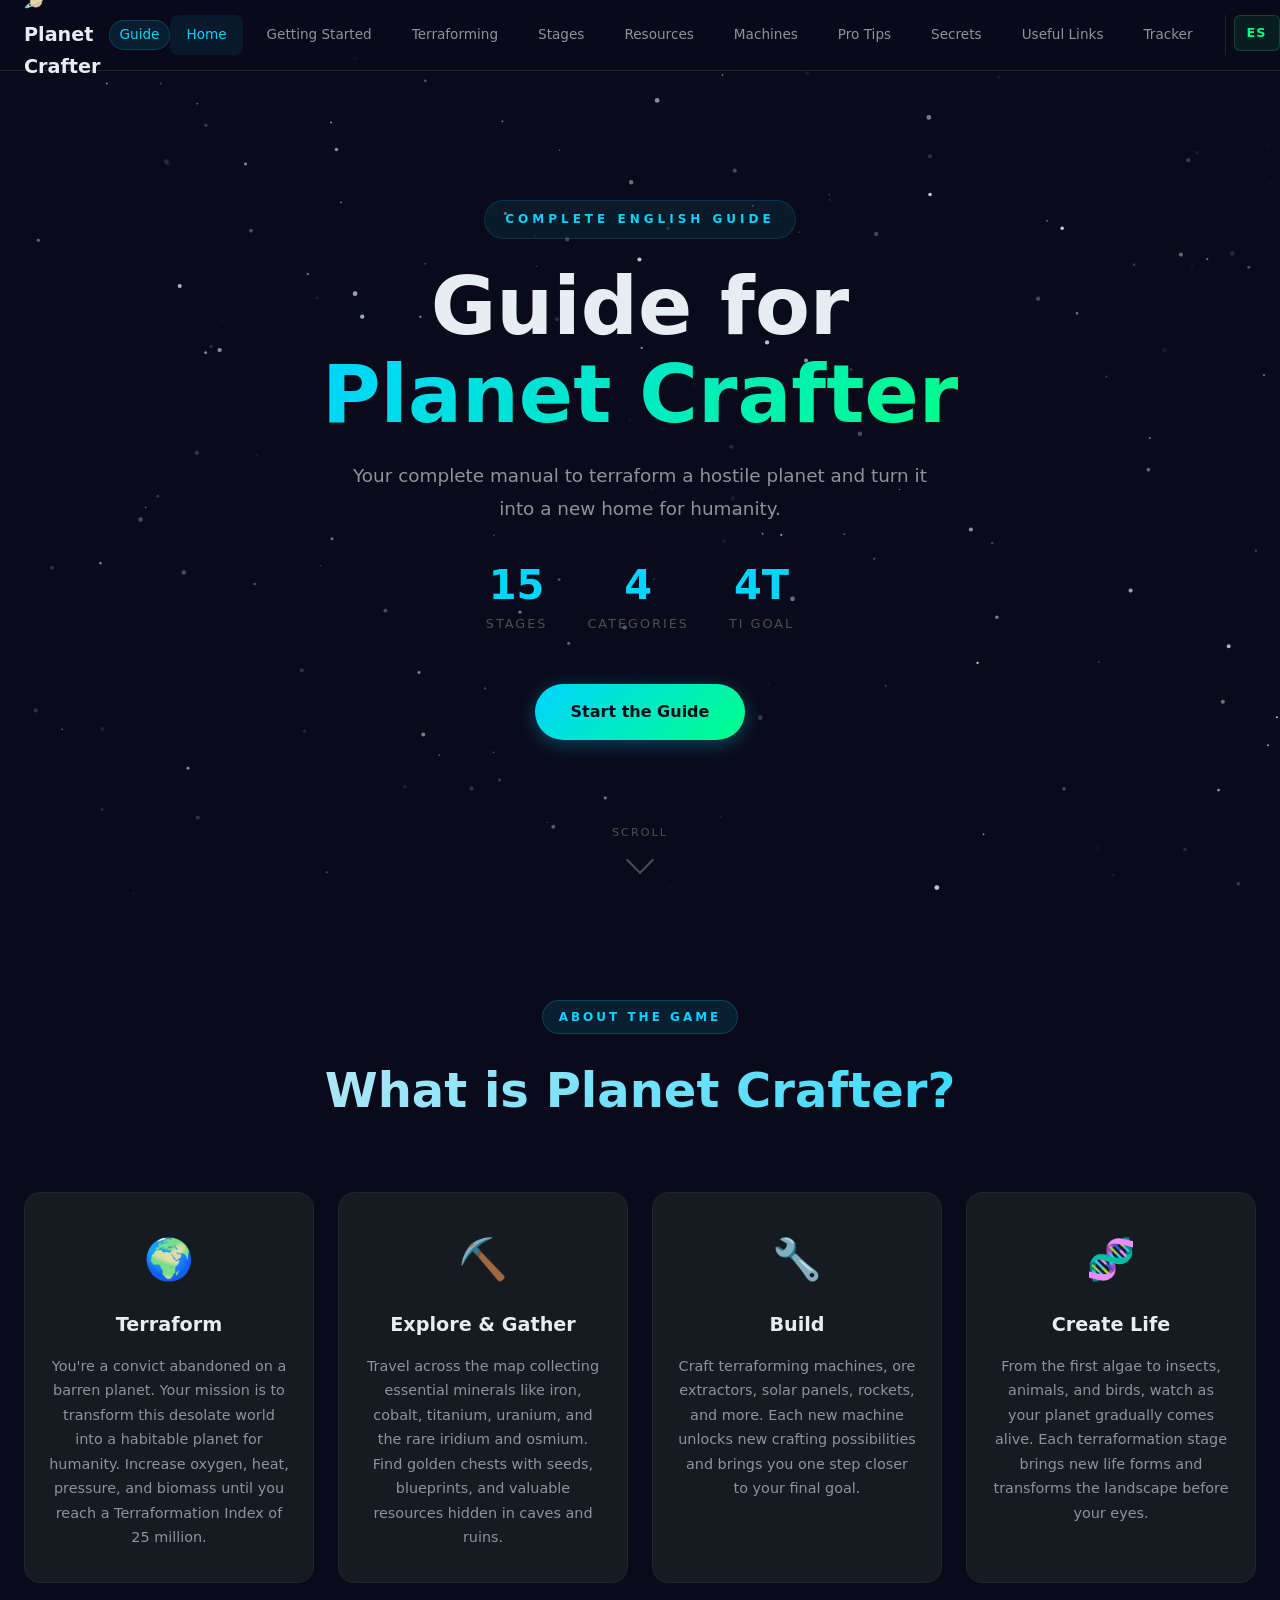
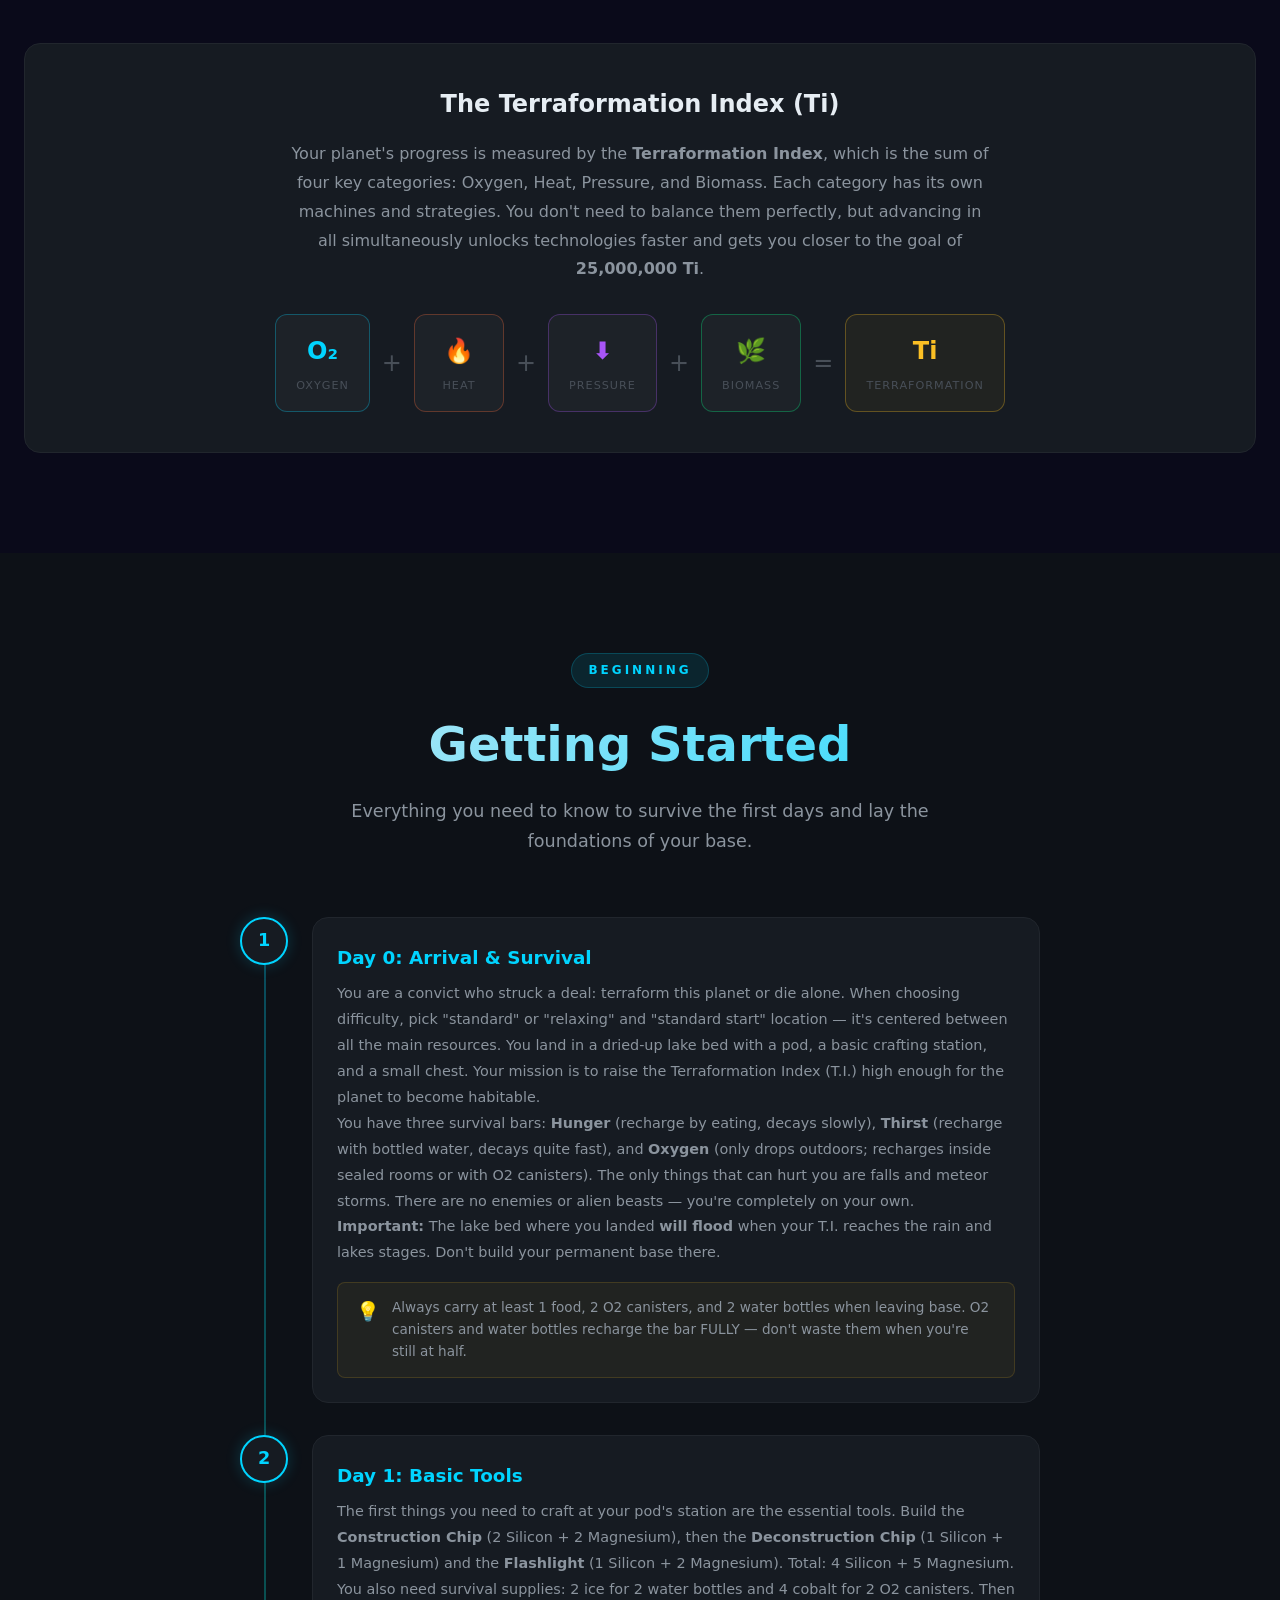
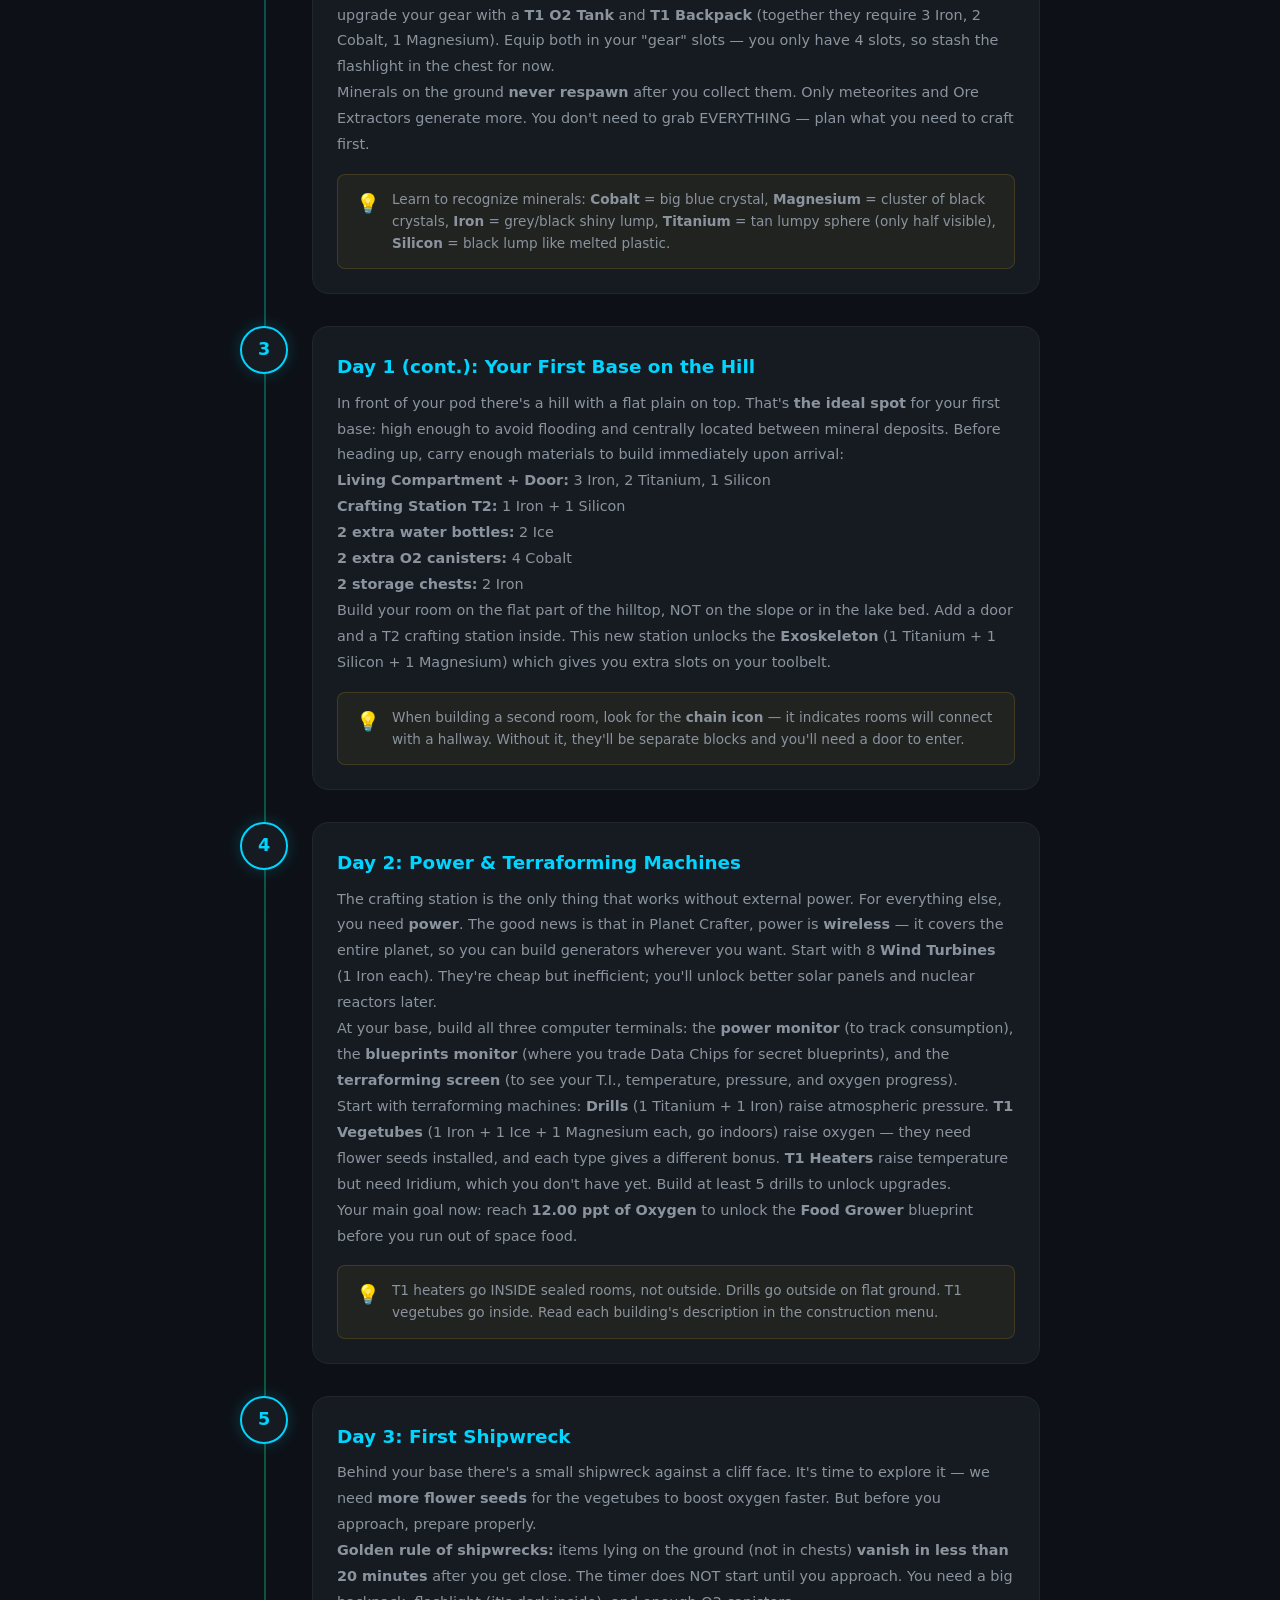
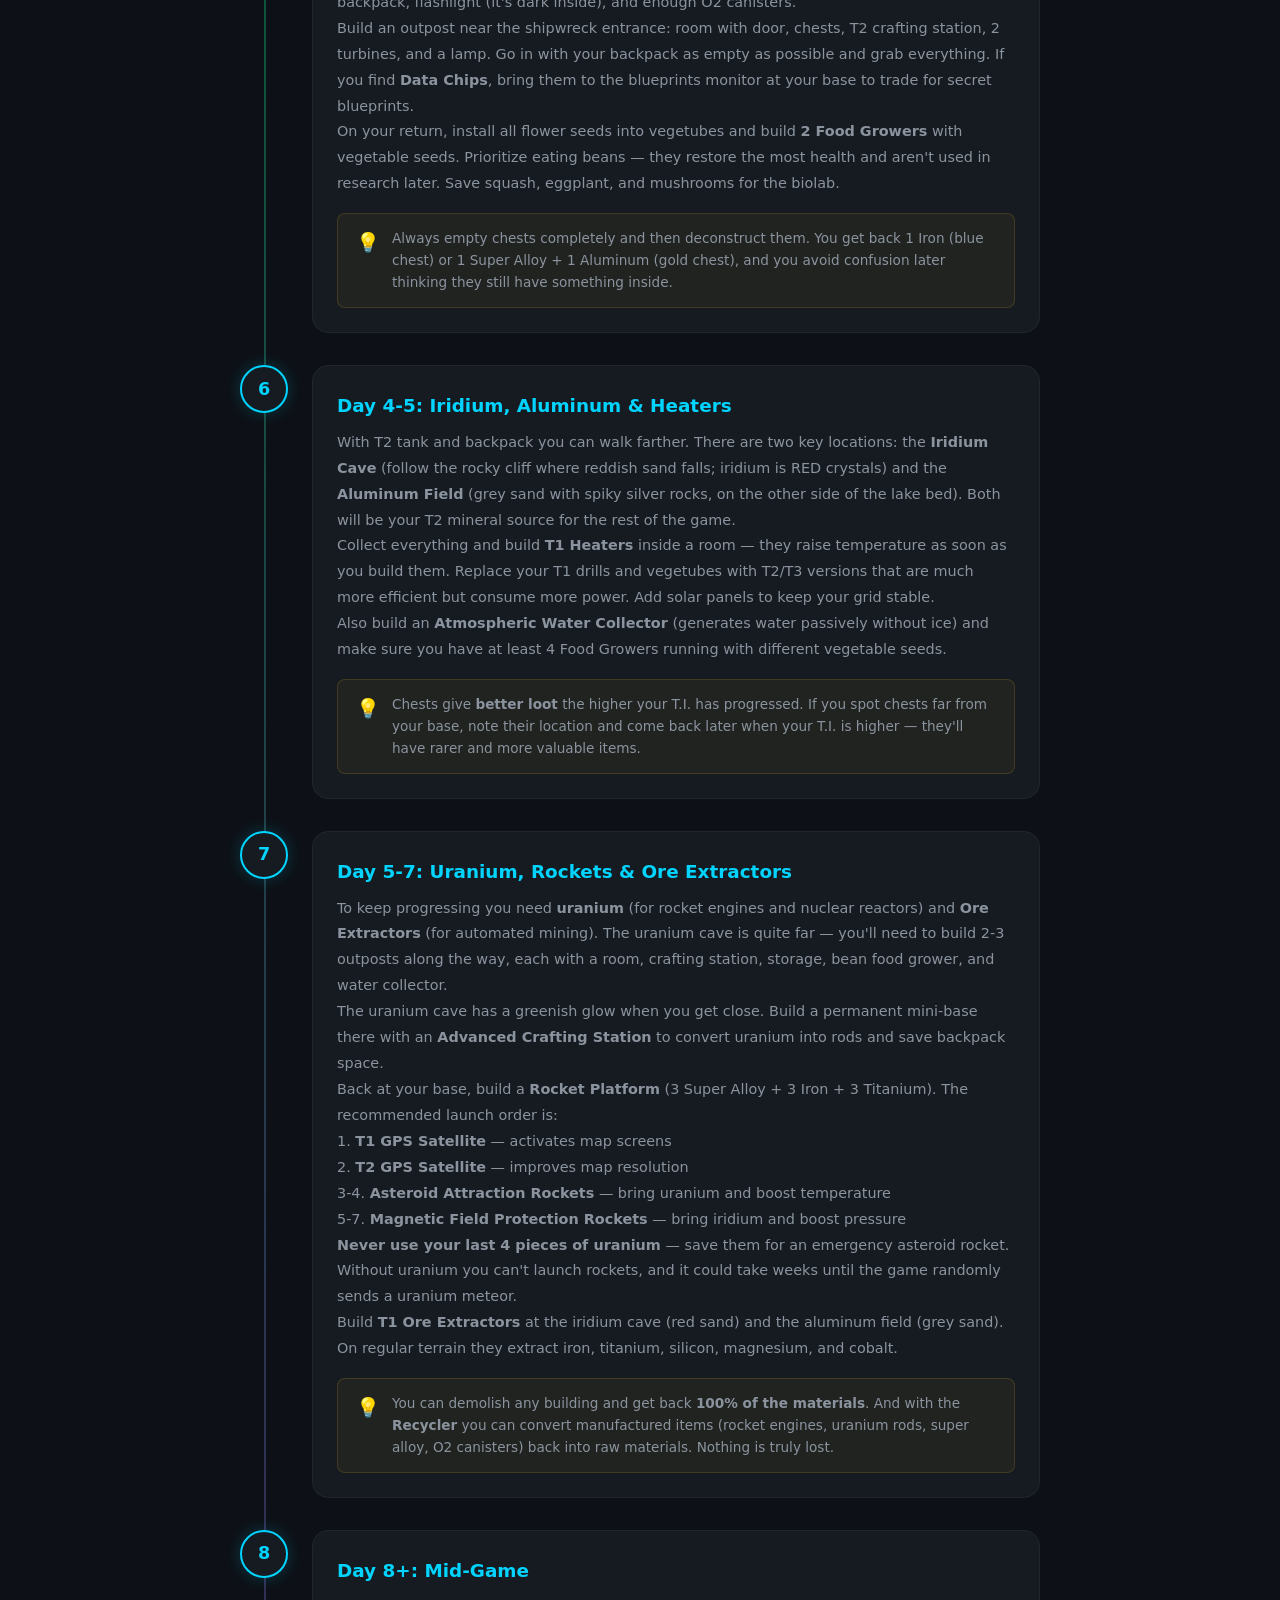
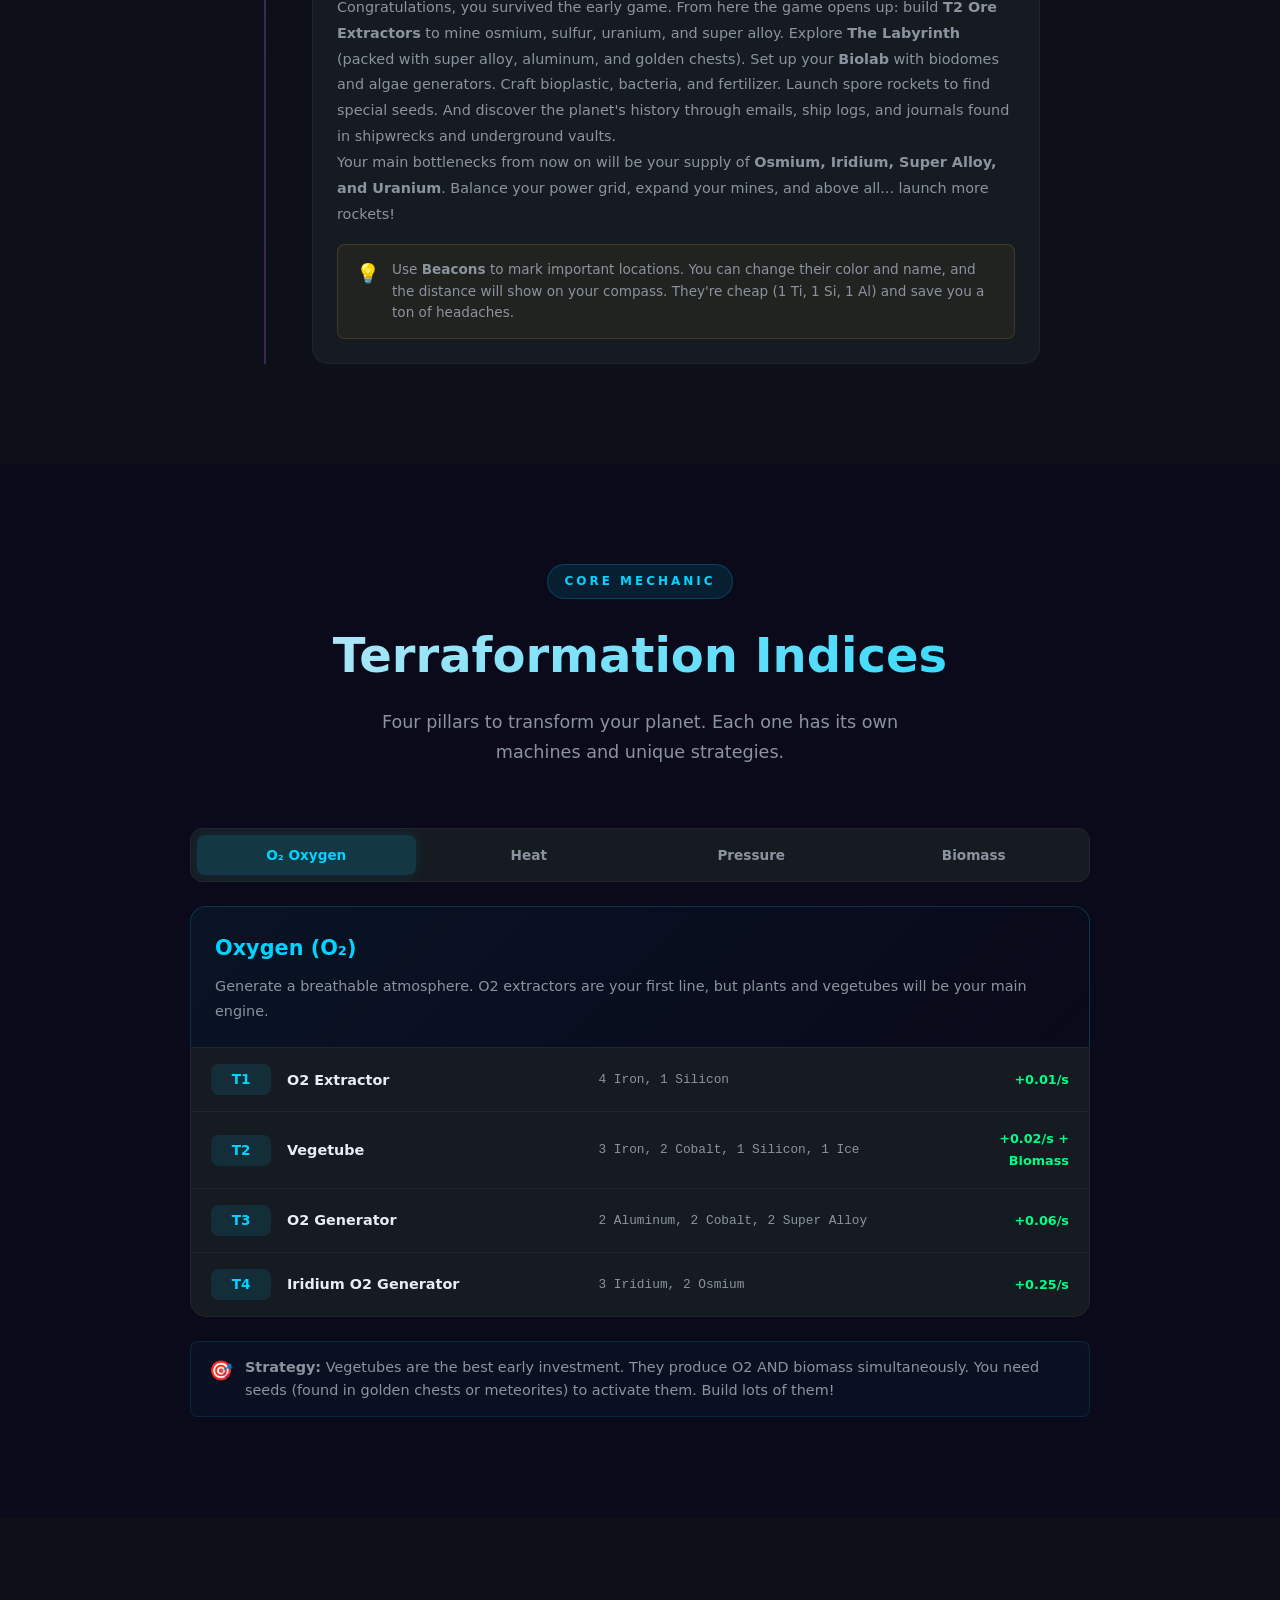
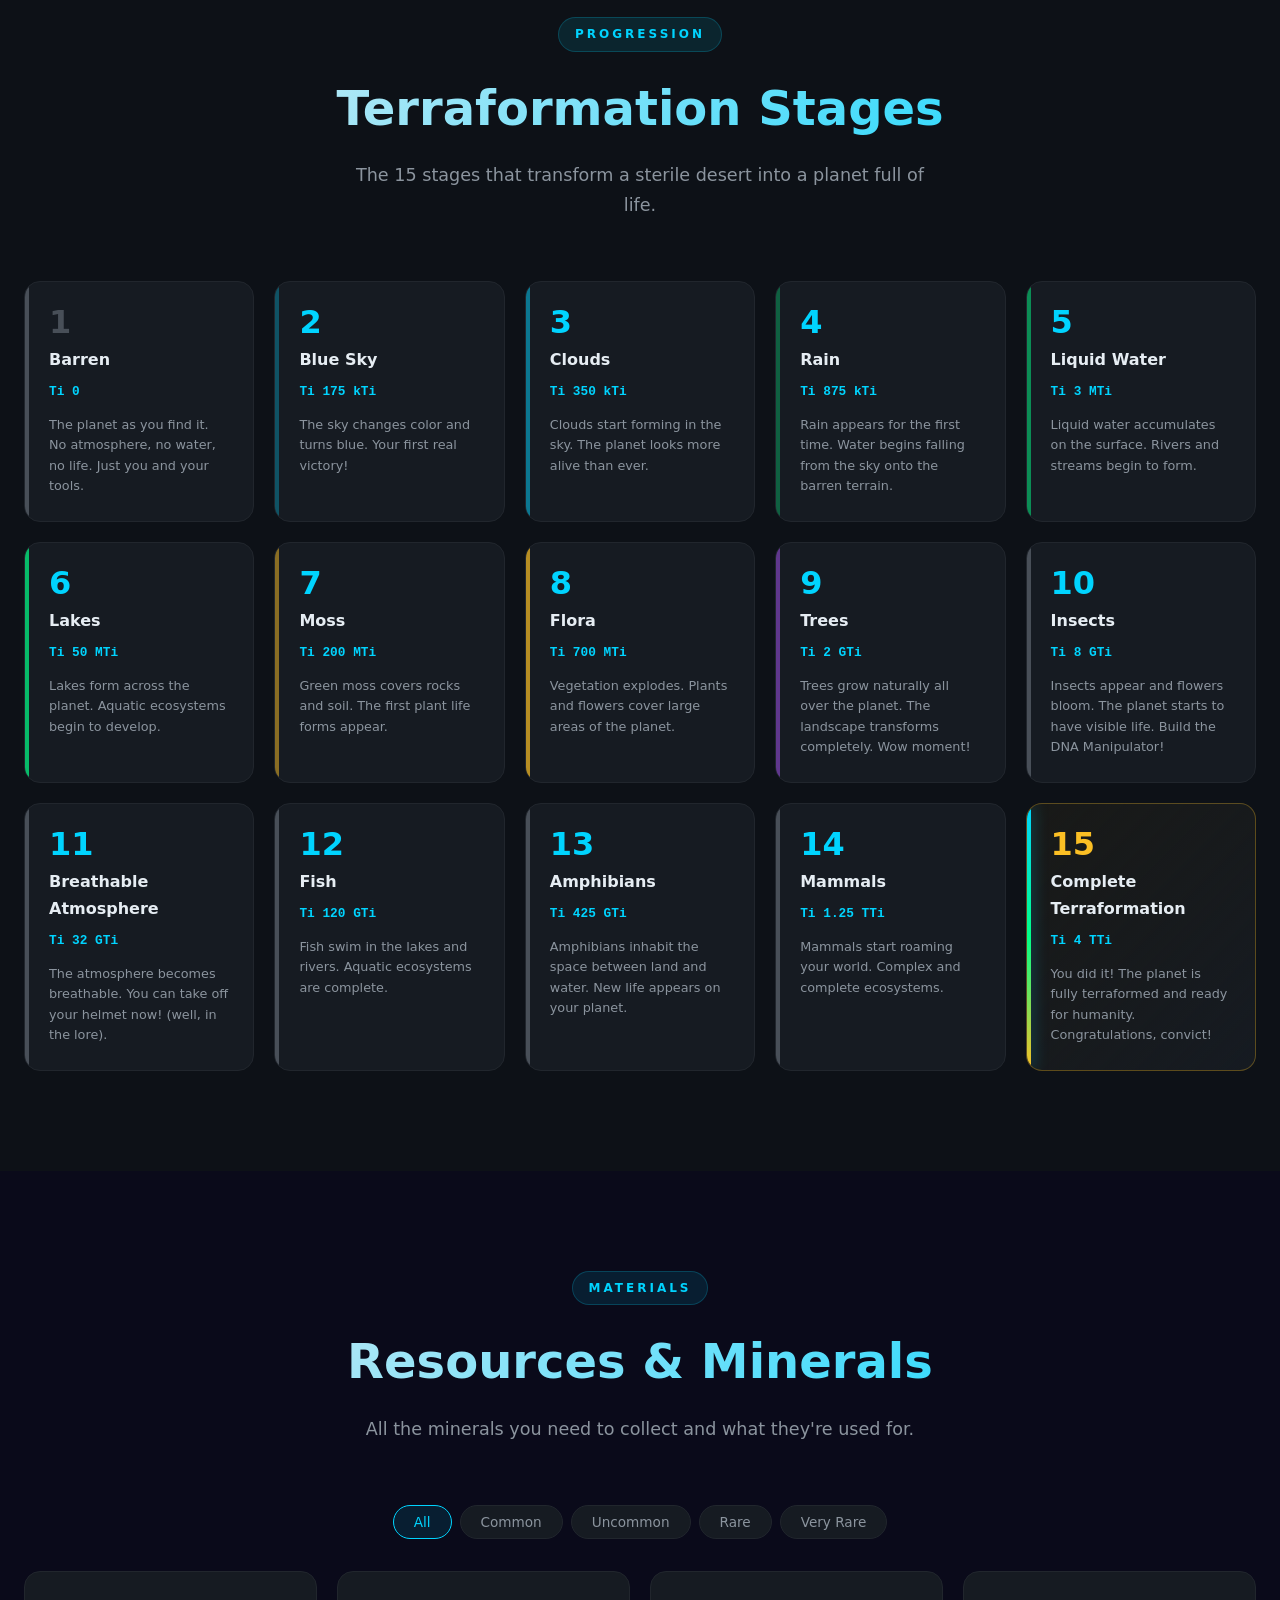
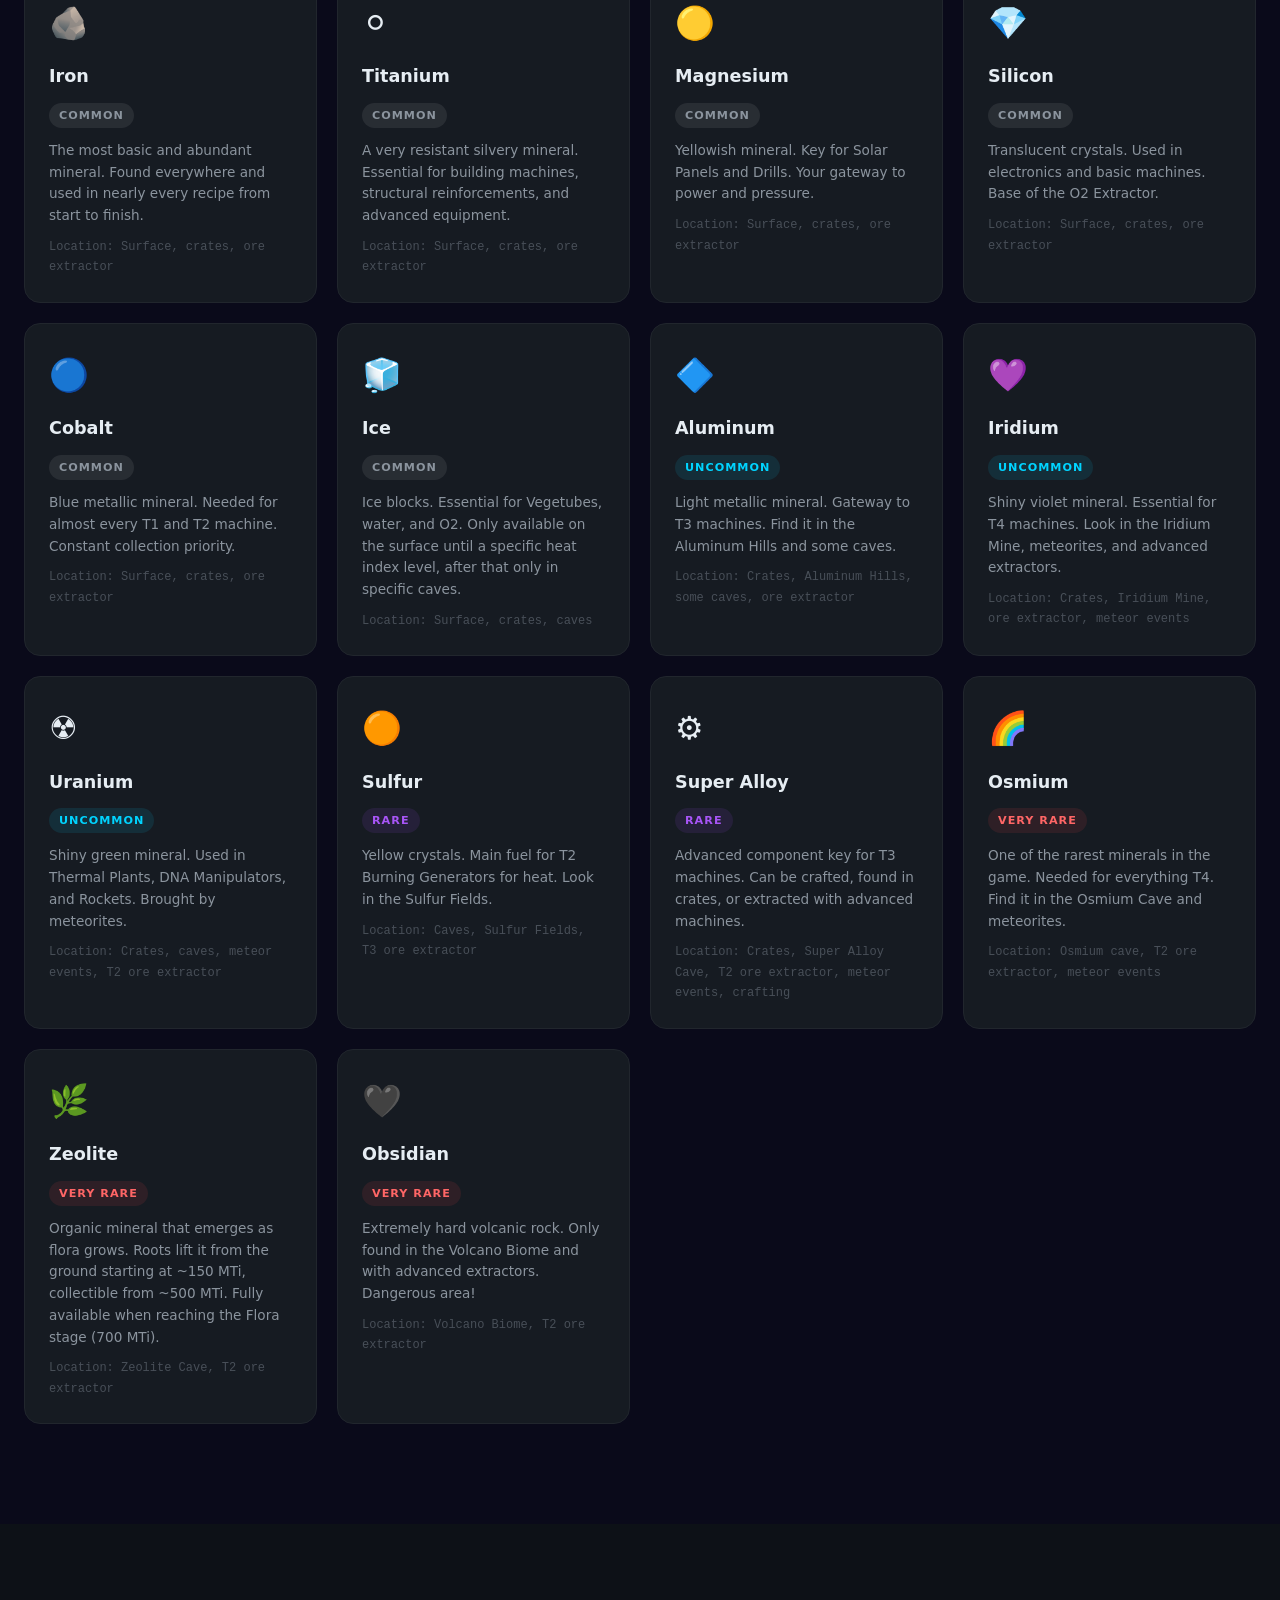
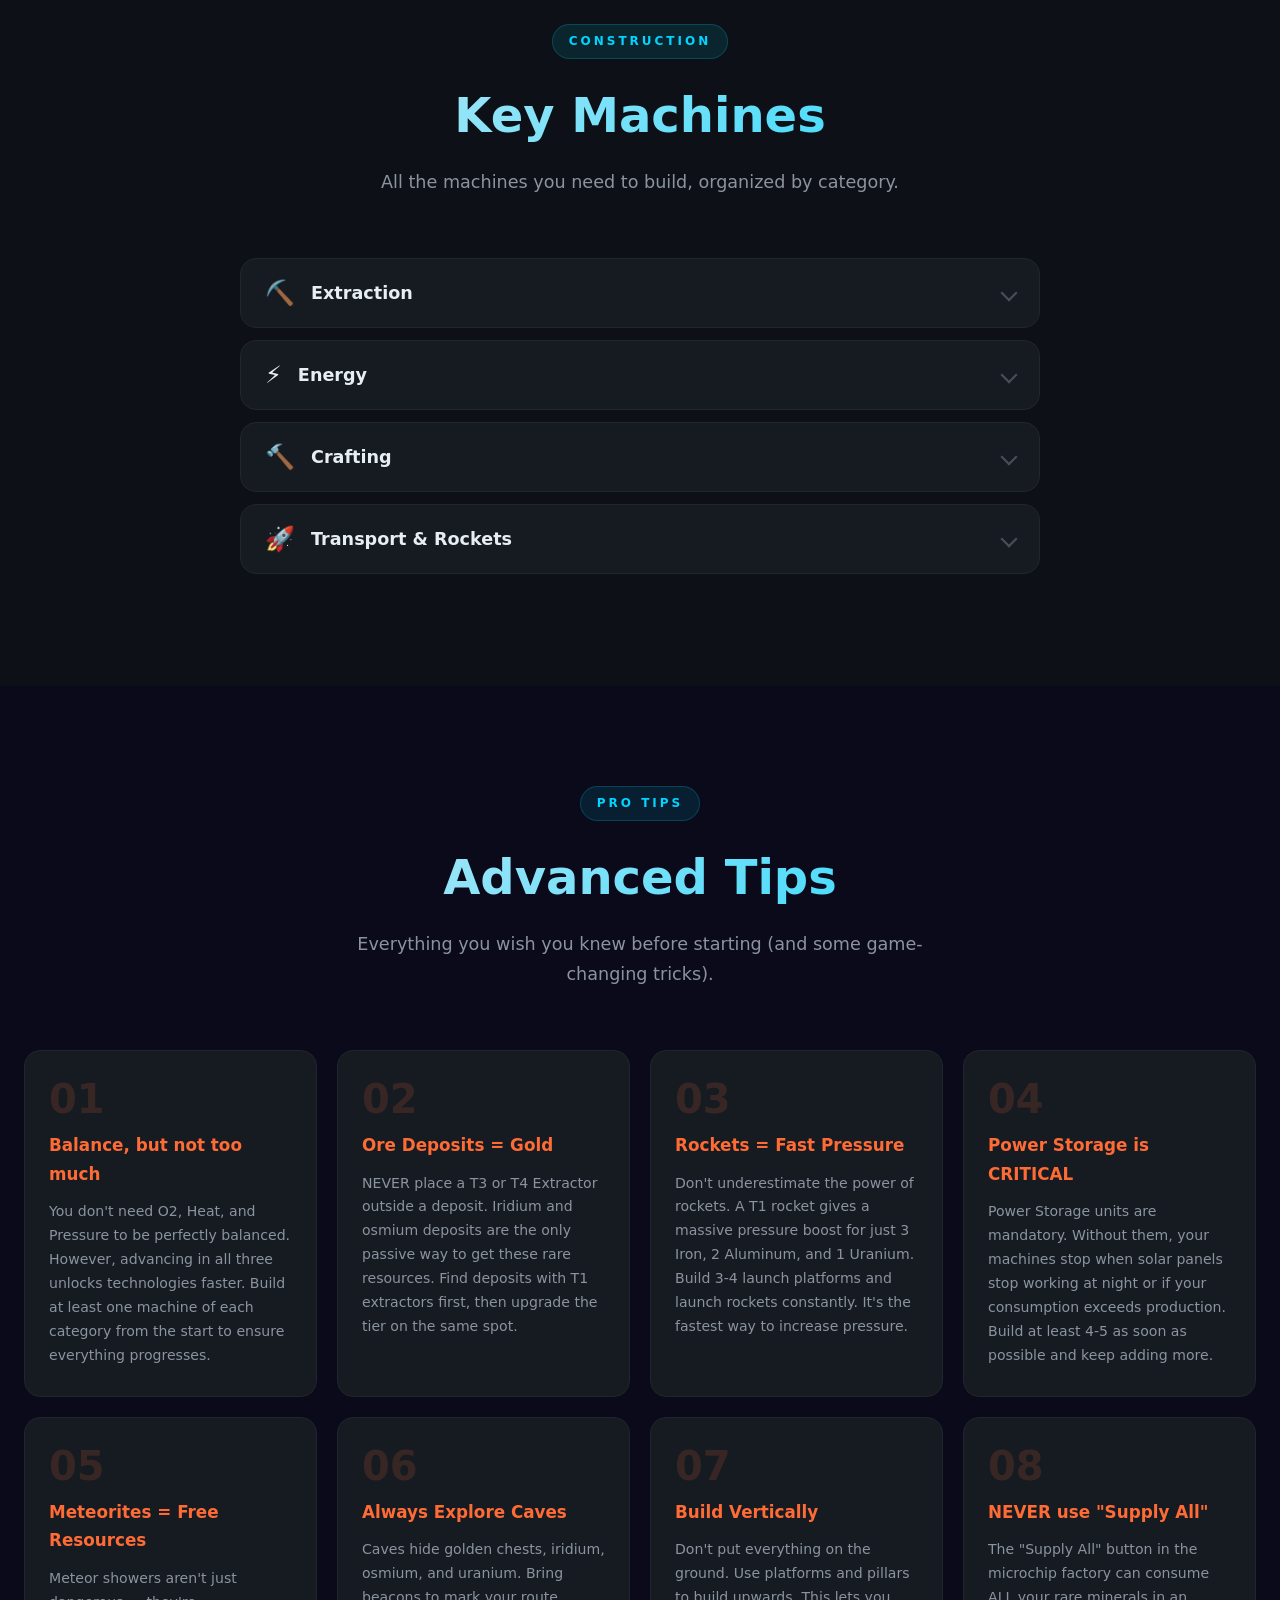
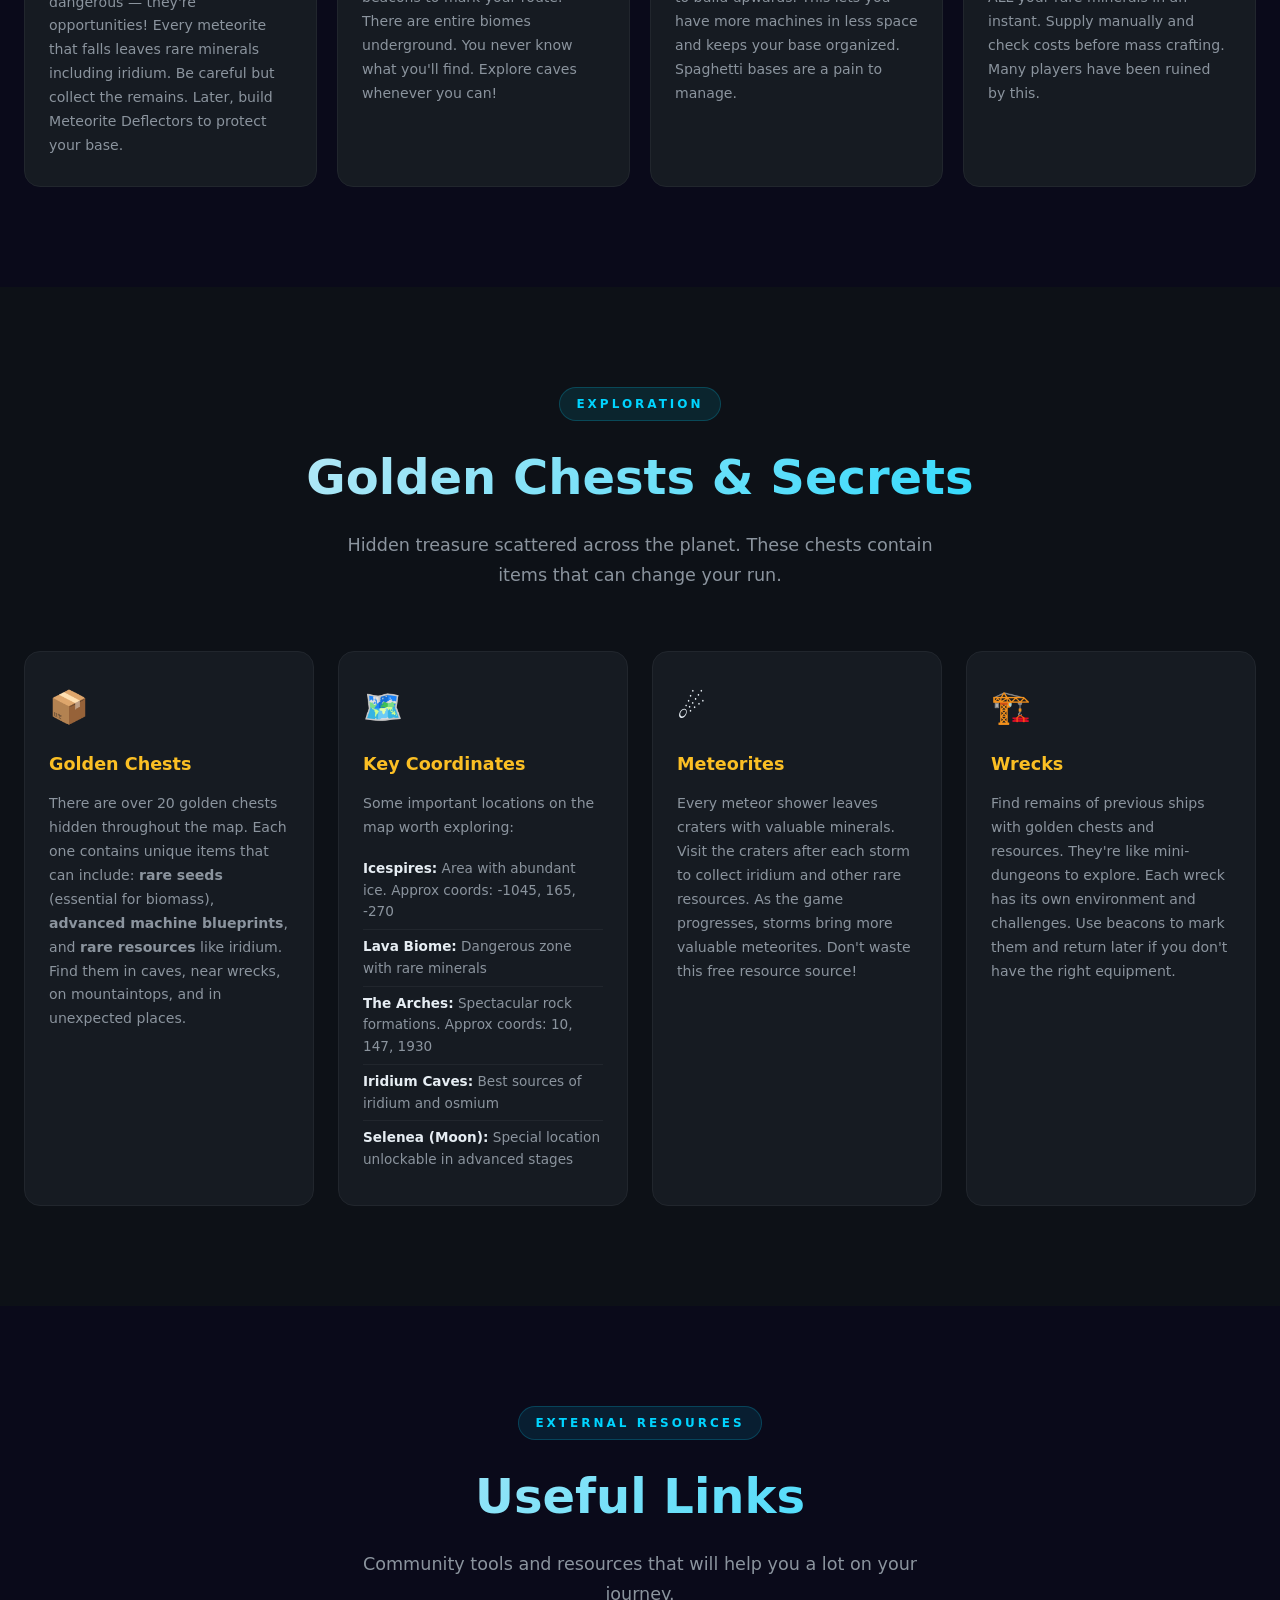
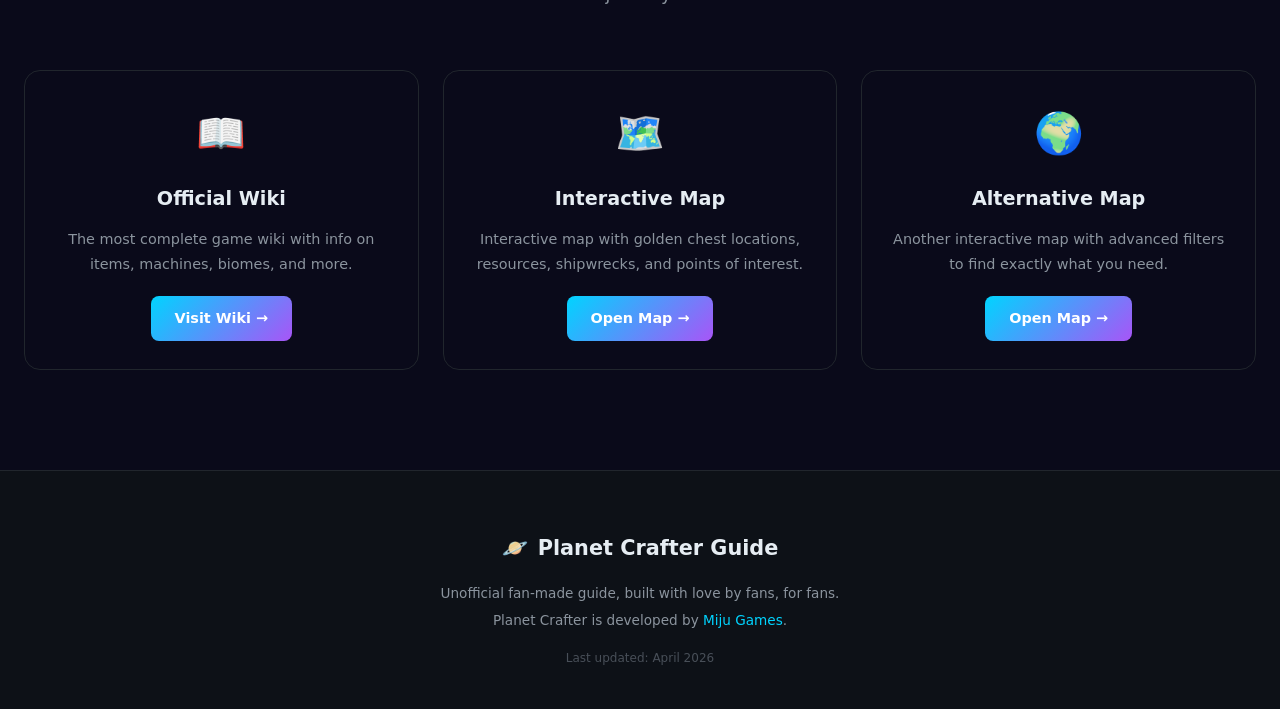
==== commit ae0865ed: "Rewrite Getting Started section with accurate game info (8 stages, real recipes, correct mechanics)" ====
--- a/en.html
+++ b/en.html
@@ -139,55 +139,115 @@
                 <div class="timeline-item">
                     <div class="timeline-marker">1</div>
                     <div class="timeline-content">
-                        <h3>Day 1: Initial Gathering</h3>
-                        <p>First things first: go out and collect basic resources. Look for <strong>iron</strong> (the most common grey rocks), <strong>cobalt</strong> (blue metallic rocks), <strong>silicon</strong> (shiny crystals), and <strong>magnesium</strong>. You'll need at least 10 iron and 1 cobalt to build your first shelter. Explore the area around your pod and don't wander too far. Mark mineral locations with the beacon.</p>
+                        <h3>Day 0: Arrival & Survival</h3>
+                        <p>You are a convict who struck a deal: terraform this planet or die alone. When choosing difficulty, pick "standard" or "relaxing" and "standard start" location — it's centered between all the main resources. You land in a dried-up lake bed with a pod, a basic crafting station, and a small chest. Your mission is to raise the Terraformation Index (T.I.) high enough for the planet to become habitable.</p>
+                        <p>You have three survival bars: <strong>Hunger</strong> (recharge by eating, decays slowly), <strong>Thirst</strong> (recharge with bottled water, decays quite fast), and <strong>Oxygen</strong> (only drops outdoors; recharges inside sealed rooms or with O2 canisters). The only things that can hurt you are falls and meteor storms. There are no enemies or alien beasts — you're completely on your own.</p>
+                        <p><strong>Important:</strong> The lake bed where you landed <strong>will flood</strong> when your T.I. reaches the rain and lakes stages. Don't build your permanent base there.</p>
                         <div class="tip-box">
                             <span class="tip-icon">💡</span>
-                            <span>Collect EVERYTHING you see in the first few minutes. Every mineral counts at the start.</span>
+                            <span>Always carry at least 1 food, 2 O2 canisters, and 2 water bottles when leaving base. O2 canisters and water bottles recharge the bar FULLY — don't waste them when you're still at half.</span>
                         </div>
                     </div>
                 </div>
                 <div class="timeline-item">
                     <div class="timeline-marker">2</div>
                     <div class="timeline-content">
-                        <h3>Day 1-2: Shelter & Power</h3>
-                        <p>Build your <strong>Living Compartment</strong> (10 Iron, 1 Cobalt). This gives you a safe place to sleep and store items. Then, immediately build <strong>Solar Panels</strong> (3 Iron, 1 Magnesium) to generate power. Without power, no machine works. Place 2-3 panels to start and then add <strong>Power Storage</strong> to have reserves.</p>
+                        <h3>Day 1: Basic Tools</h3>
+                        <p>The first things you need to craft at your pod's station are the essential tools. Build the <strong>Construction Chip</strong> (2 Silicon + 2 Magnesium), then the <strong>Deconstruction Chip</strong> (1 Silicon + 1 Magnesium) and the <strong>Flashlight</strong> (1 Silicon + 2 Magnesium). Total: 4 Silicon + 5 Magnesium.</p>
+                        <p>You also need survival supplies: 2 ice for 2 water bottles and 4 cobalt for 2 O2 canisters. Then upgrade your gear with a <strong>T1 O2 Tank</strong> and <strong>T1 Backpack</strong> (together they require 3 Iron, 2 Cobalt, 1 Magnesium). Equip both in your "gear" slots — you only have 4 slots, so stash the flashlight in the chest for now.</p>
+                        <p>Minerals on the ground <strong>never respawn</strong> after you collect them. Only meteorites and Ore Extractors generate more. You don't need to grab EVERYTHING — plan what you need to craft first.</p>
                         <div class="tip-box">
                             <span class="tip-icon">💡</span>
-                            <span>Solar panels DON'T work at night. Build Wind Turbines for 24/7 power.</span>
+                            <span>Learn to recognize minerals: <strong>Cobalt</strong> = big blue crystal, <strong>Magnesium</strong> = cluster of black crystals, <strong>Iron</strong> = grey/black shiny lump, <strong>Titanium</strong> = tan lumpy sphere (only half visible), <strong>Silicon</strong> = black lump like melted plastic.</span>
                         </div>
                     </div>
                 </div>
                 <div class="timeline-item">
                     <div class="timeline-marker">3</div>
                     <div class="timeline-content">
-                        <h3>Day 2-3: Water & Oxygen</h3>
-                        <p>Absolute priority: <strong>Water Collector</strong> and <strong>O2 Extractor T1</strong> (4 Iron, 1 Silicon). You need water to drink and cook, and oxygen to, well, live. Build both as soon as possible. Water is also used in multiple crafting recipes, so you can never have enough.</p>
+                        <h3>Day 1 (cont.): Your First Base on the Hill</h3>
+                        <p>In front of your pod there's a hill with a flat plain on top. That's <strong>the ideal spot</strong> for your first base: high enough to avoid flooding and centrally located between mineral deposits. Before heading up, carry enough materials to build immediately upon arrival:</p>
+                        <p><strong>Living Compartment + Door:</strong> 3 Iron, 2 Titanium, 1 Silicon<br>
+                        <strong>Crafting Station T2:</strong> 1 Iron + 1 Silicon<br>
+                        <strong>2 extra water bottles:</strong> 2 Ice<br>
+                        <strong>2 extra O2 canisters:</strong> 4 Cobalt<br>
+                        <strong>2 storage chests:</strong> 2 Iron</p>
+                        <p>Build your room on the flat part of the hilltop, NOT on the slope or in the lake bed. Add a door and a T2 crafting station inside. This new station unlocks the <strong>Exoskeleton</strong> (1 Titanium + 1 Silicon + 1 Magnesium) which gives you extra slots on your toolbelt.</p>
                         <div class="tip-box">
                             <span class="tip-icon">💡</span>
-                            <span>The Water Collector produces water passively. Build 2-3 so you never have to worry.</span>
+                            <span>When building a second room, look for the <strong>chain icon</strong> — it indicates rooms will connect with a hallway. Without it, they'll be separate blocks and you'll need a door to enter.</span>
                         </div>
                     </div>
                 </div>
                 <div class="timeline-item">
                     <div class="timeline-marker">4</div>
                     <div class="timeline-content">
-                        <h3>Day 3-5: Automated Extraction</h3>
-                        <p>Build an <strong>Ore Extractor T1</strong> and place it directly on an <strong>ore deposit</strong> (the conspicuous glowing mounds on the ground). This automates basic mineral collection. Meanwhile, build <strong>Heaters T1</strong> and additional <strong>O2 Extractors</strong> to start raising your terraformation indices.</p>
+                        <h3>Day 2: Power & Terraforming Machines</h3>
+                        <p>The crafting station is the only thing that works without external power. For everything else, you need <strong>power</strong>. The good news is that in Planet Crafter, power is <strong>wireless</strong> — it covers the entire planet, so you can build generators wherever you want. Start with 8 <strong>Wind Turbines</strong> (1 Iron each). They're cheap but inefficient; you'll unlock better solar panels and nuclear reactors later.</p>
+                        <p>At your base, build all three computer terminals: the <strong>power monitor</strong> (to track consumption), the <strong>blueprints monitor</strong> (where you trade Data Chips for secret blueprints), and the <strong>terraforming screen</strong> (to see your T.I., temperature, pressure, and oxygen progress).</p>
+                        <p>Start with terraforming machines: <strong>Drills</strong> (1 Titanium + 1 Iron) raise atmospheric pressure. <strong>T1 Vegetubes</strong> (1 Iron + 1 Ice + 1 Magnesium each, go indoors) raise oxygen — they need flower seeds installed, and each type gives a different bonus. <strong>T1 Heaters</strong> raise temperature but need Iridium, which you don't have yet. Build at least 5 drills to unlock upgrades.</p>
+                        <p>Your main goal now: reach <strong>12.00 ppt of Oxygen</strong> to unlock the <strong>Food Grower</strong> blueprint before you run out of space food.</p>
                         <div class="tip-box">
-                            <span class="tip-icon">⚡</span>
-                            <span>Only place extractors ON deposits. Efficiency is MUCH higher and you get rare minerals.</span>
+                            <span class="tip-icon">💡</span>
+                            <span>T1 heaters go INSIDE sealed rooms, not outside. Drills go outside on flat ground. T1 vegetubes go inside. Read each building's description in the construction menu.</span>
                         </div>
                     </div>
                 </div>
                 <div class="timeline-item">
                     <div class="timeline-marker">5</div>
                     <div class="timeline-content">
-                        <h3>Day 5+: Expansion</h3>
-                        <p>With the basics covered, it's time to expand. Build a <strong>T1 Ore Crusher</strong> to process minerals into more advanced components. Research T2 machines (you need to keep raising Ti). Start crafting <strong>Drills</strong> to mine deposits and increase pressure. Explore nearby <strong>caves</strong> looking for golden chests with seeds and blueprints. Your goal now: reach Ti 175 kTi for the second stage!</p>
+                        <h3>Day 3: First Shipwreck</h3>
+                        <p>Behind your base there's a small shipwreck against a cliff face. It's time to explore it — we need <strong>more flower seeds</strong> for the vegetubes to boost oxygen faster. But before you approach, prepare properly.</p>
+                        <p><strong>Golden rule of shipwrecks:</strong> items lying on the ground (not in chests) <strong>vanish in less than 20 minutes</strong> after you get close. The timer does NOT start until you approach. You need a big backpack, flashlight (it's dark inside), and enough O2 canisters.</p>
+                        <p>Build an outpost near the shipwreck entrance: room with door, chests, T2 crafting station, 2 turbines, and a lamp. Go in with your backpack as empty as possible and grab everything. If you find <strong>Data Chips</strong>, bring them to the blueprints monitor at your base to trade for secret blueprints.</p>
+                        <p>On your return, install all flower seeds into vegetubes and build <strong>2 Food Growers</strong> with vegetable seeds. Prioritize eating beans — they restore the most health and aren't used in research later. Save squash, eggplant, and mushrooms for the biolab.</p>
                         <div class="tip-box">
                             <span class="tip-icon">💡</span>
-                            <span>Build ONE machine of each category to ensure balanced progress from the start.</span>
+                            <span>Always empty chests completely and then deconstruct them. You get back 1 Iron (blue chest) or 1 Super Alloy + 1 Aluminum (gold chest), and you avoid confusion later thinking they still have something inside.</span>
+                        </div>
+                    </div>
+                </div>
+                <div class="timeline-item">
+                    <div class="timeline-marker">6</div>
+                    <div class="timeline-content">
+                        <h3>Day 4-5: Iridium, Aluminum & Heaters</h3>
+                        <p>With T2 tank and backpack you can walk farther. There are two key locations: the <strong>Iridium Cave</strong> (follow the rocky cliff where reddish sand falls; iridium is RED crystals) and the <strong>Aluminum Field</strong> (grey sand with spiky silver rocks, on the other side of the lake bed). Both will be your T2 mineral source for the rest of the game.</p>
+                        <p>Collect everything and build <strong>T1 Heaters</strong> inside a room — they raise temperature as soon as you build them. Replace your T1 drills and vegetubes with T2/T3 versions that are much more efficient but consume more power. Add solar panels to keep your grid stable.</p>
+                        <p>Also build an <strong>Atmospheric Water Collector</strong> (generates water passively without ice) and make sure you have at least 4 Food Growers running with different vegetable seeds.</p>
+                        <div class="tip-box">
+                            <span class="tip-icon">💡</span>
+                            <span>Chests give <strong>better loot</strong> the higher your T.I. has progressed. If you spot chests far from your base, note their location and come back later when your T.I. is higher — they'll have rarer and more valuable items.</span>
+                        </div>
+                    </div>
+                </div>
+                <div class="timeline-item">
+                    <div class="timeline-marker">7</div>
+                    <div class="timeline-content">
+                        <h3>Day 5-7: Uranium, Rockets & Ore Extractors</h3>
+                        <p>To keep progressing you need <strong>uranium</strong> (for rocket engines and nuclear reactors) and <strong>Ore Extractors</strong> (for automated mining). The uranium cave is quite far — you'll need to build 2-3 outposts along the way, each with a room, crafting station, storage, bean food grower, and water collector.</p>
+                        <p>The uranium cave has a greenish glow when you get close. Build a permanent mini-base there with an <strong>Advanced Crafting Station</strong> to convert uranium into rods and save backpack space.</p>
+                        <p>Back at your base, build a <strong>Rocket Platform</strong> (3 Super Alloy + 3 Iron + 3 Titanium). The recommended launch order is:</p>
+                        <p>1. <strong>T1 GPS Satellite</strong> — activates map screens<br>
+                        2. <strong>T2 GPS Satellite</strong> — improves map resolution<br>
+                        3-4. <strong>Asteroid Attraction Rockets</strong> — bring uranium and boost temperature<br>
+                        5-7. <strong>Magnetic Field Protection Rockets</strong> — bring iridium and boost pressure</p>
+                        <p><strong>Never use your last 4 pieces of uranium</strong> — save them for an emergency asteroid rocket. Without uranium you can't launch rockets, and it could take weeks until the game randomly sends a uranium meteor.</p>
+                        <p>Build <strong>T1 Ore Extractors</strong> at the iridium cave (red sand) and the aluminum field (grey sand). On regular terrain they extract iron, titanium, silicon, magnesium, and cobalt.</p>
+                        <div class="tip-box">
+                            <span class="tip-icon">💡</span>
+                            <span>You can demolish any building and get back <strong>100% of the materials</strong>. And with the <strong>Recycler</strong> you can convert manufactured items (rocket engines, uranium rods, super alloy, O2 canisters) back into raw materials. Nothing is truly lost.</span>
+                        </div>
+                    </div>
+                </div>
+                <div class="timeline-item">
+                    <div class="timeline-marker">8</div>
+                    <div class="timeline-content">
+                        <h3>Day 8+: Mid-Game</h3>
+                        <p>Congratulations, you survived the early game. From here the game opens up: build <strong>T2 Ore Extractors</strong> to mine osmium, sulfur, uranium, and super alloy. Explore <strong>The Labyrinth</strong> (packed with super alloy, aluminum, and golden chests). Set up your <strong>Biolab</strong> with biodomes and algae generators. Craft bioplastic, bacteria, and fertilizer. Launch spore rockets to find special seeds. And discover the planet's history through emails, ship logs, and journals found in shipwrecks and underground vaults.</p>
+                        <p>Your main bottlenecks from now on will be your supply of <strong>Osmium, Iridium, Super Alloy, and Uranium</strong>. Balance your power grid, expand your mines, and above all... launch more rockets!</p>
+                        <div class="tip-box">
+                            <span class="tip-icon">💡</span>
+                            <span>Use <strong>Beacons</strong> to mark important locations. You can change their color and name, and the distance will show on your compass. They're cheap (1 Ti, 1 Si, 1 Al) and save you a ton of headaches.</span>
                         </div>
                     </div>
                 </div>
--- a/assets/style.css
+++ b/assets/style.css
@@ -46,7 +46,7 @@
     --transition-normal: 0.3s ease;
     --transition-slow: 0.5s ease;
 
-    --max-width: 1200px;
+    --max-width: 1400px;
 }
 
 /* === Reset & Base === */
@@ -202,17 +202,18 @@
 .nav-links {
     display: flex;
     list-style: none;
-    gap: 4px;
+    gap: 8px;
 }
 
 .nav-links a {
     display: block;
-    padding: 8px 14px;
+    padding: 8px 16px;
     color: var(--text-secondary);
     font-size: 0.85rem;
     font-weight: 500;
     border-radius: var(--radius-sm);
     transition: all var(--transition-fast);
+    white-space: nowrap;
 }
 
 .nav-links a:hover,
@@ -223,9 +224,9 @@
 
 /* Language switcher */
 .nav-lang {
-    margin-left: 4px;
+    margin-left: 8px;
     border-left: 1px solid var(--border-color);
-    padding-left: 4px;
+    padding-left: 8px;
 }
 
 .lang-btn {
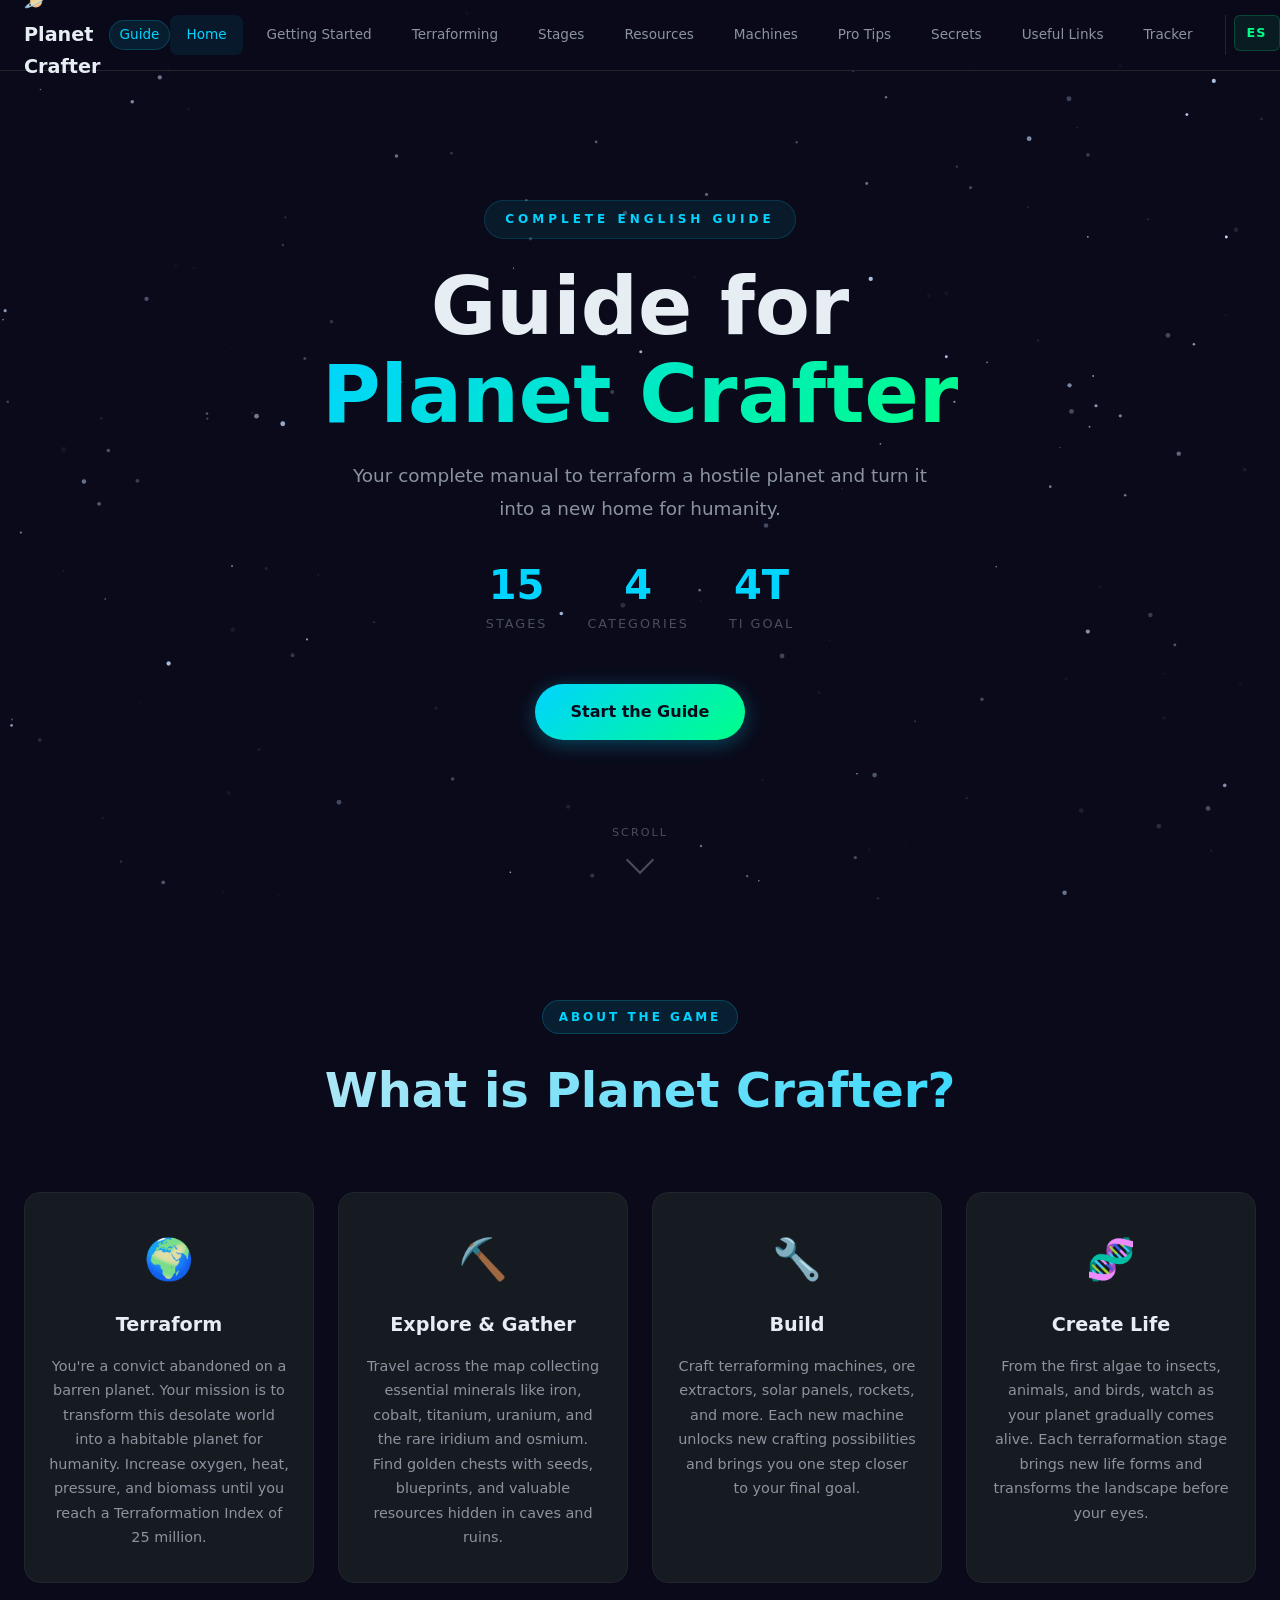
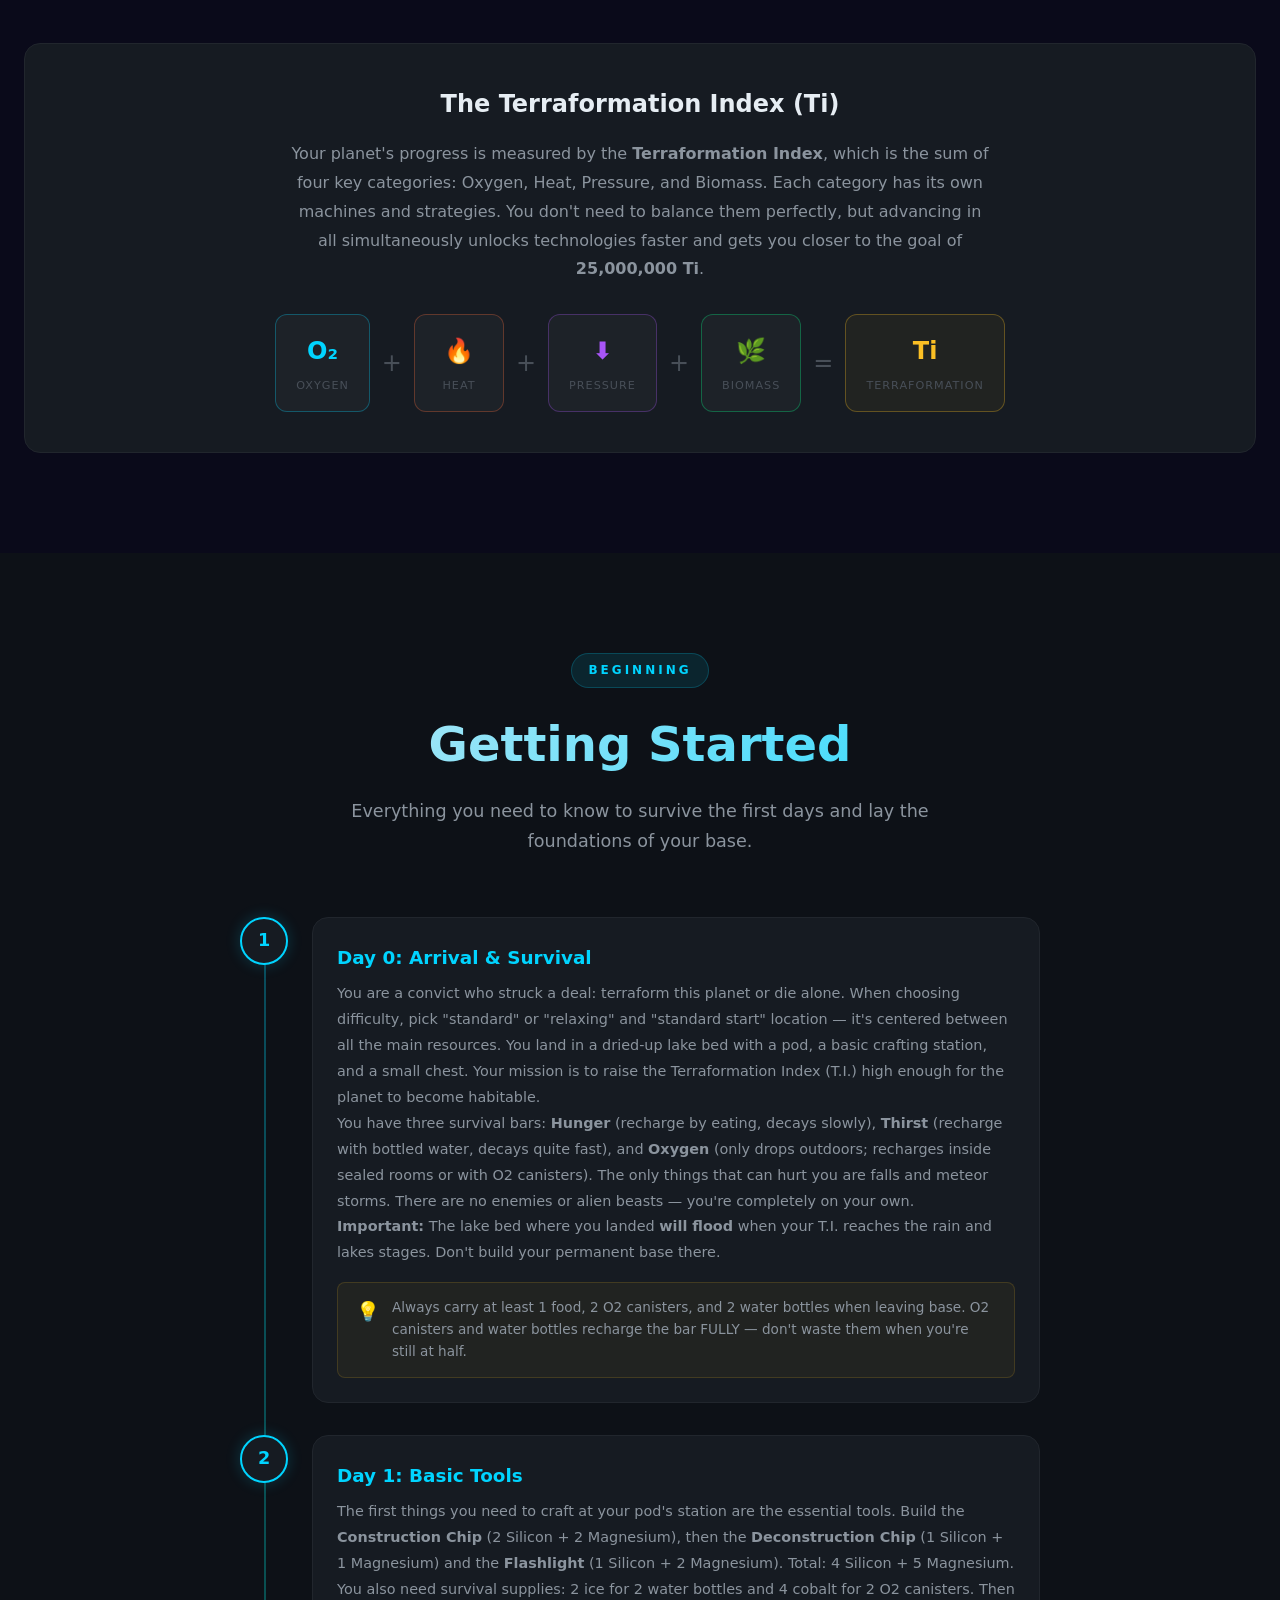
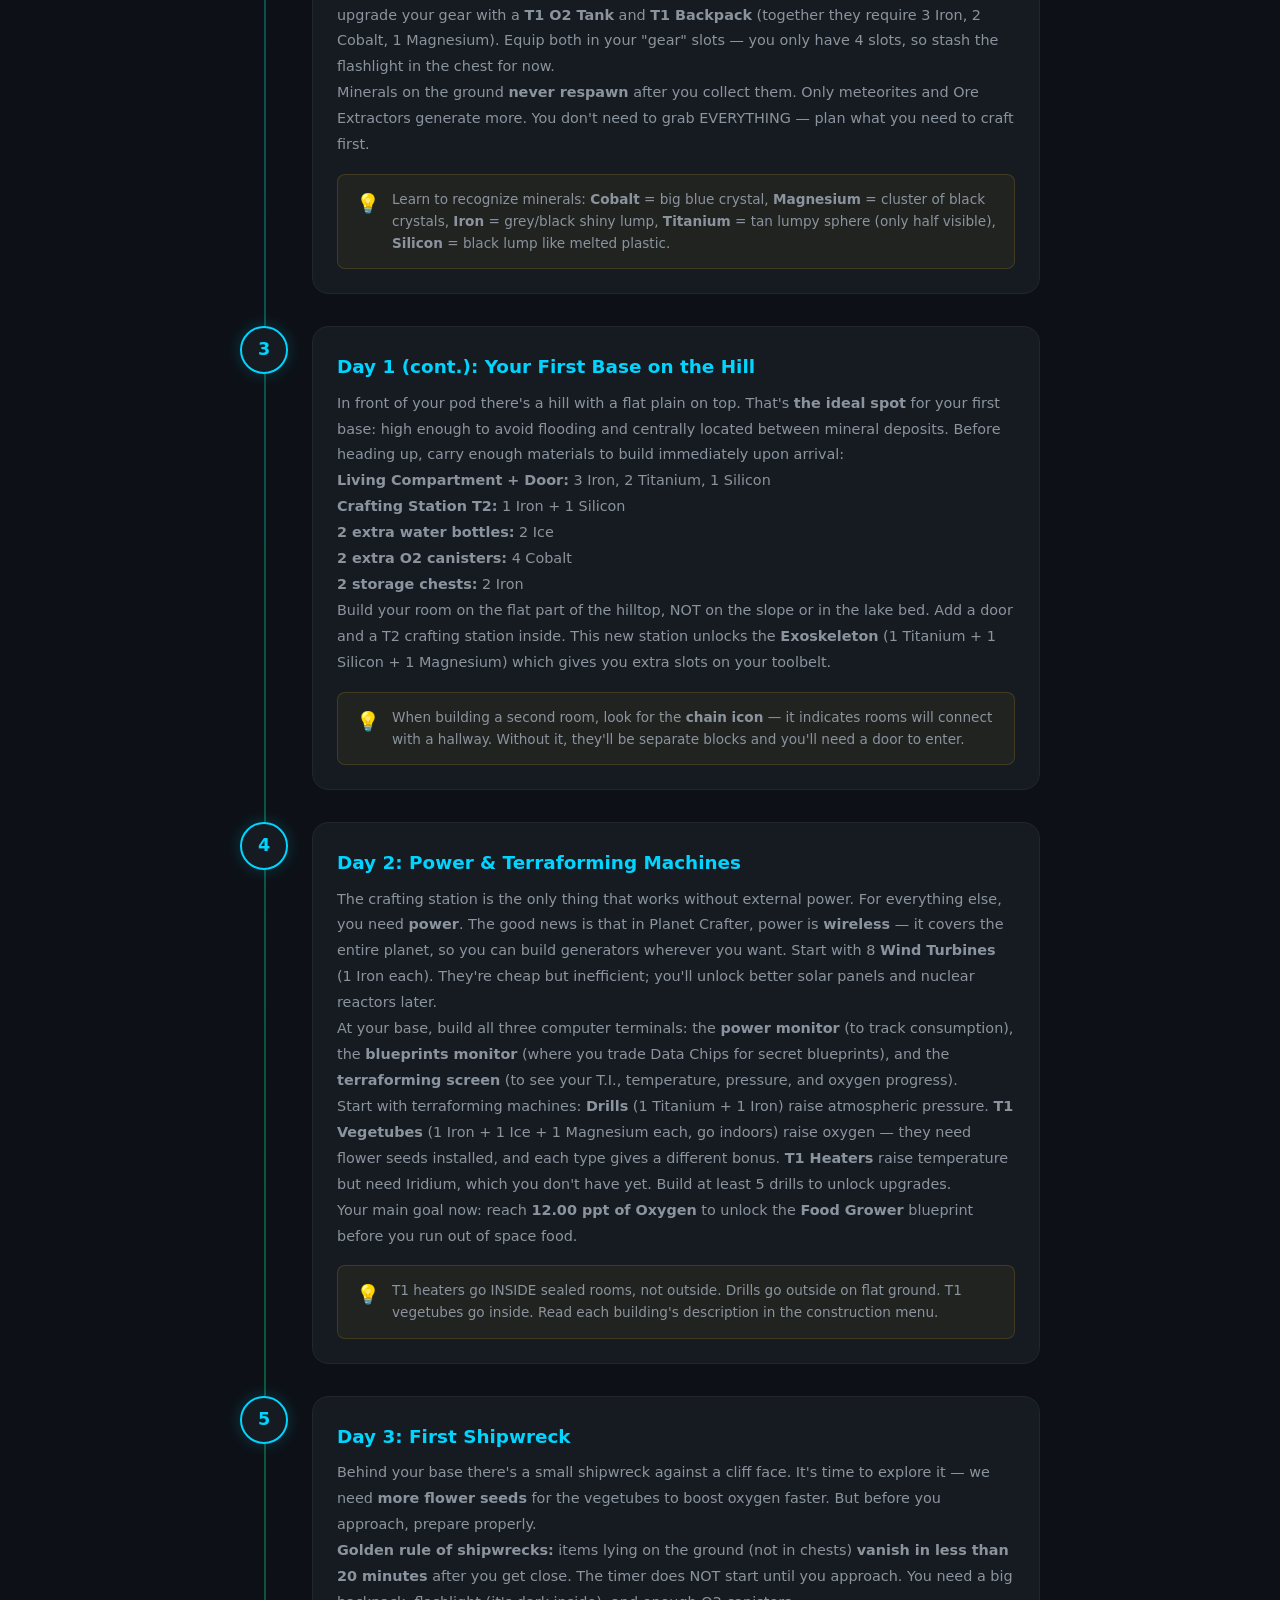
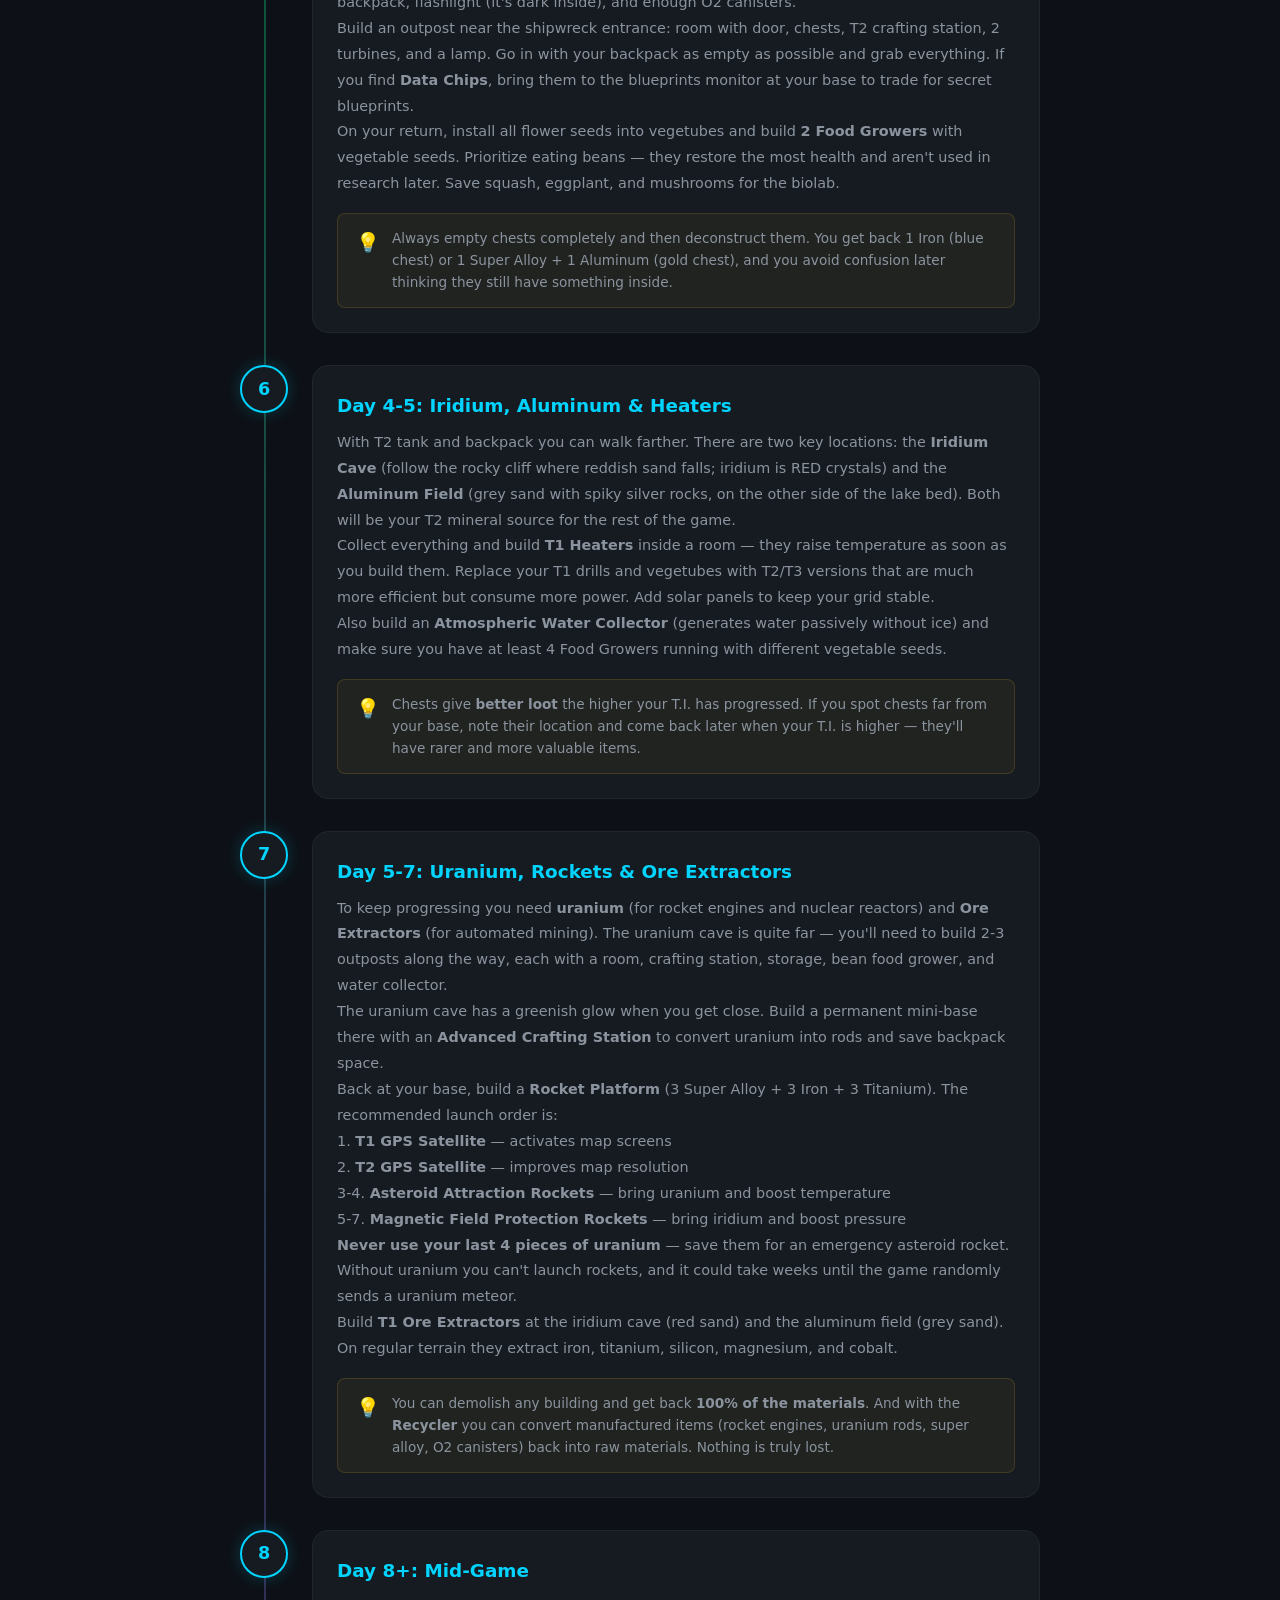
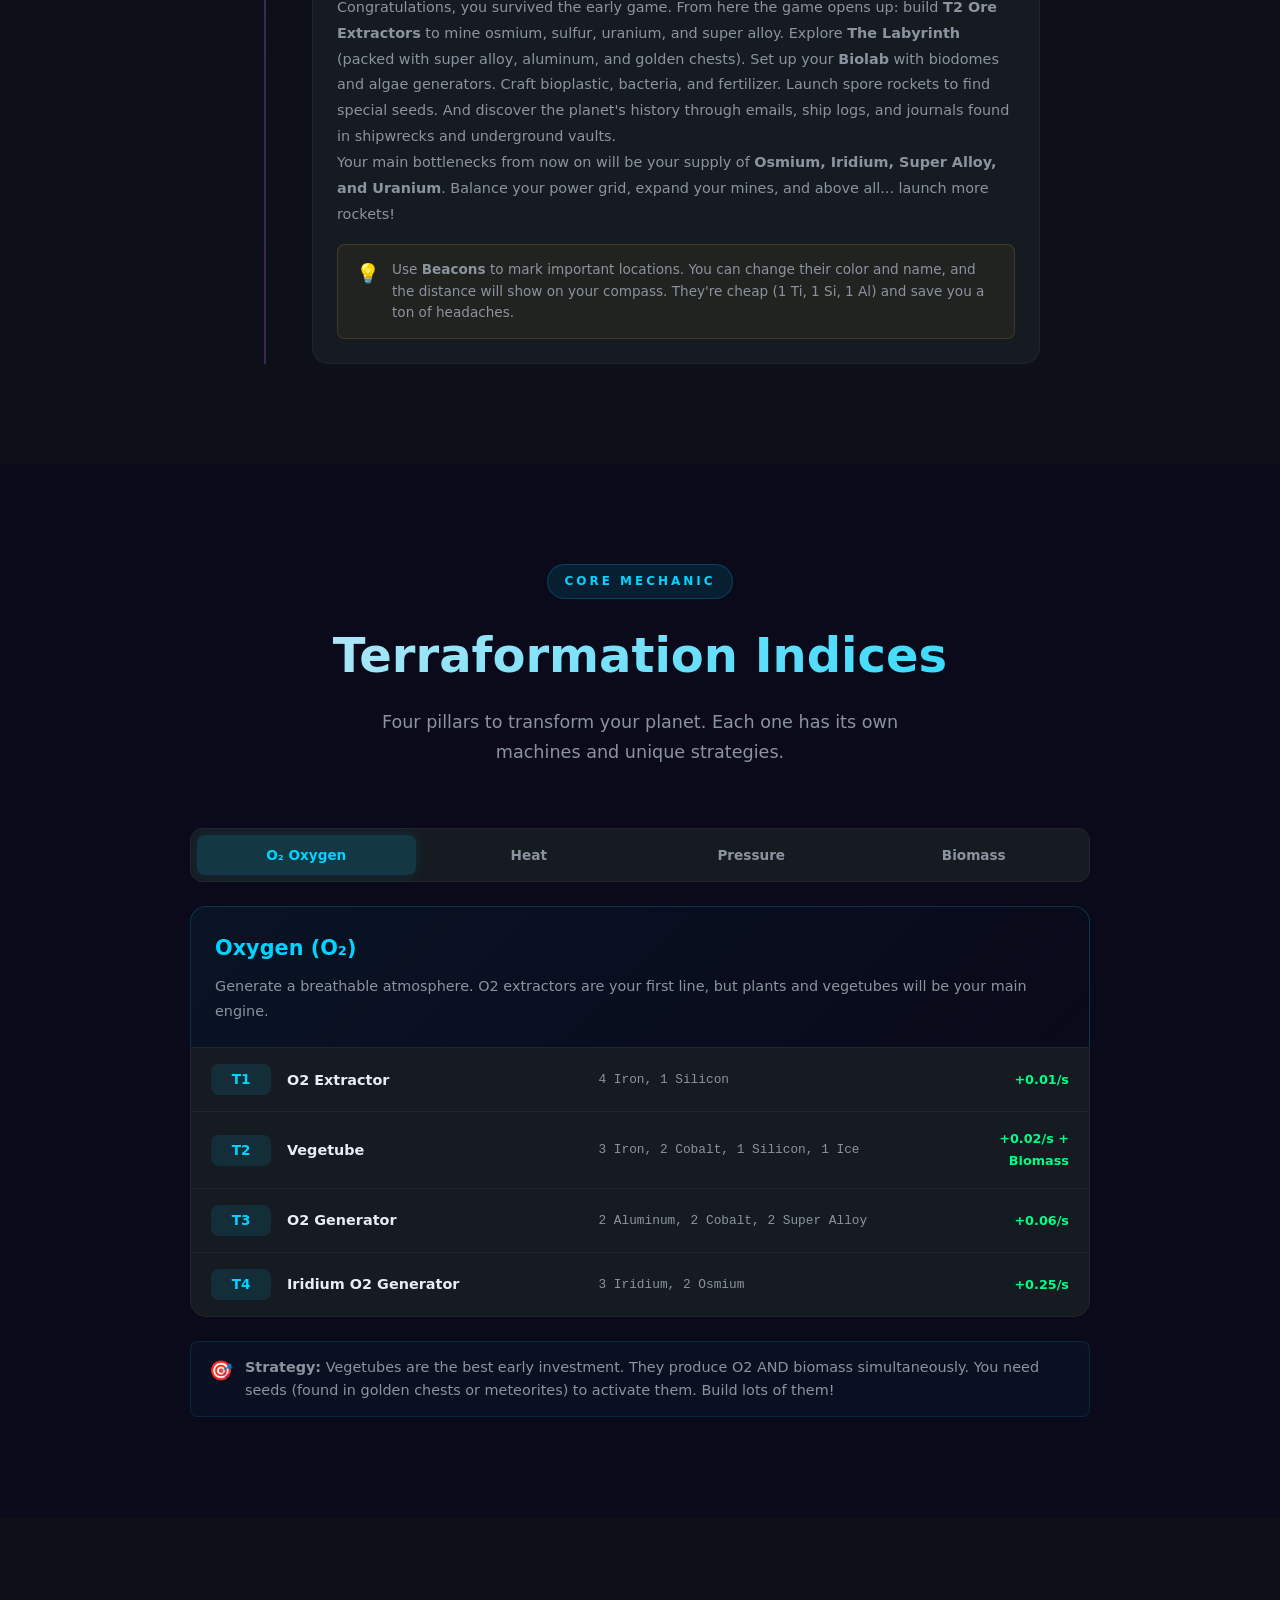
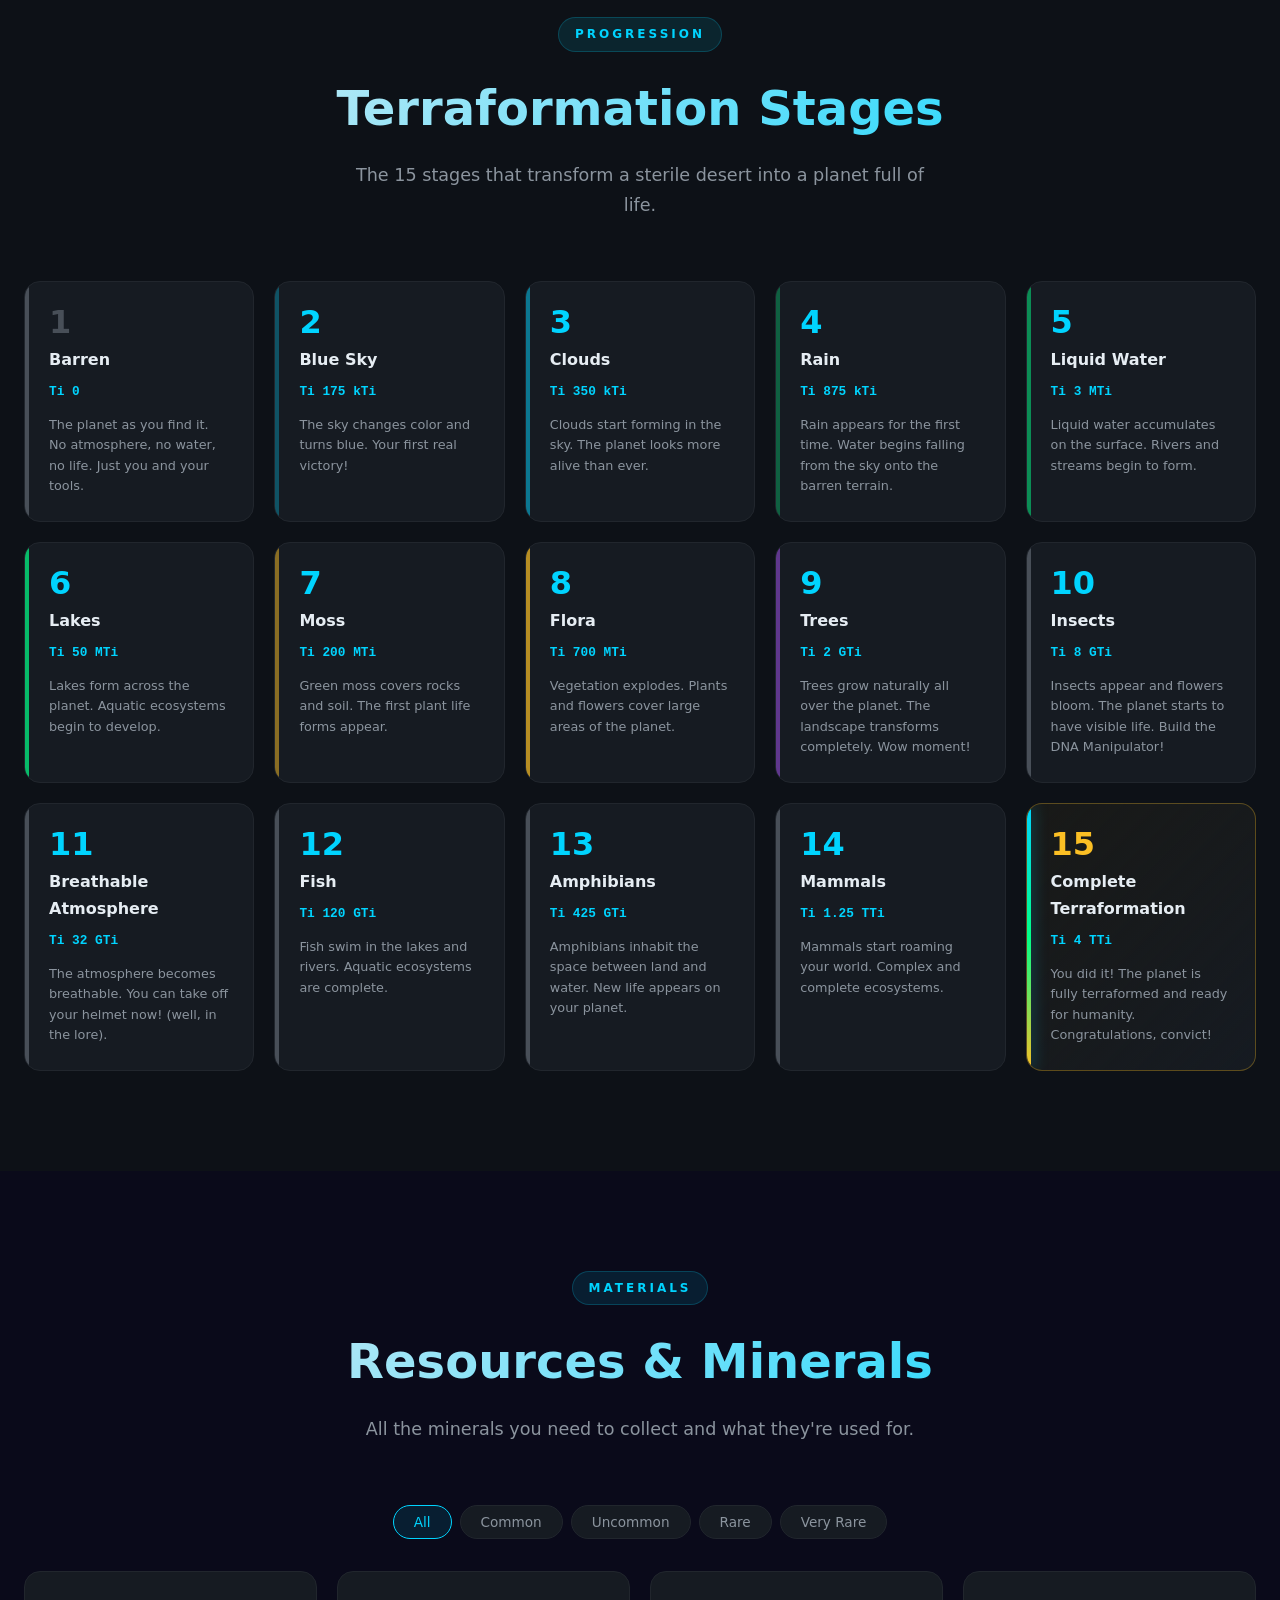
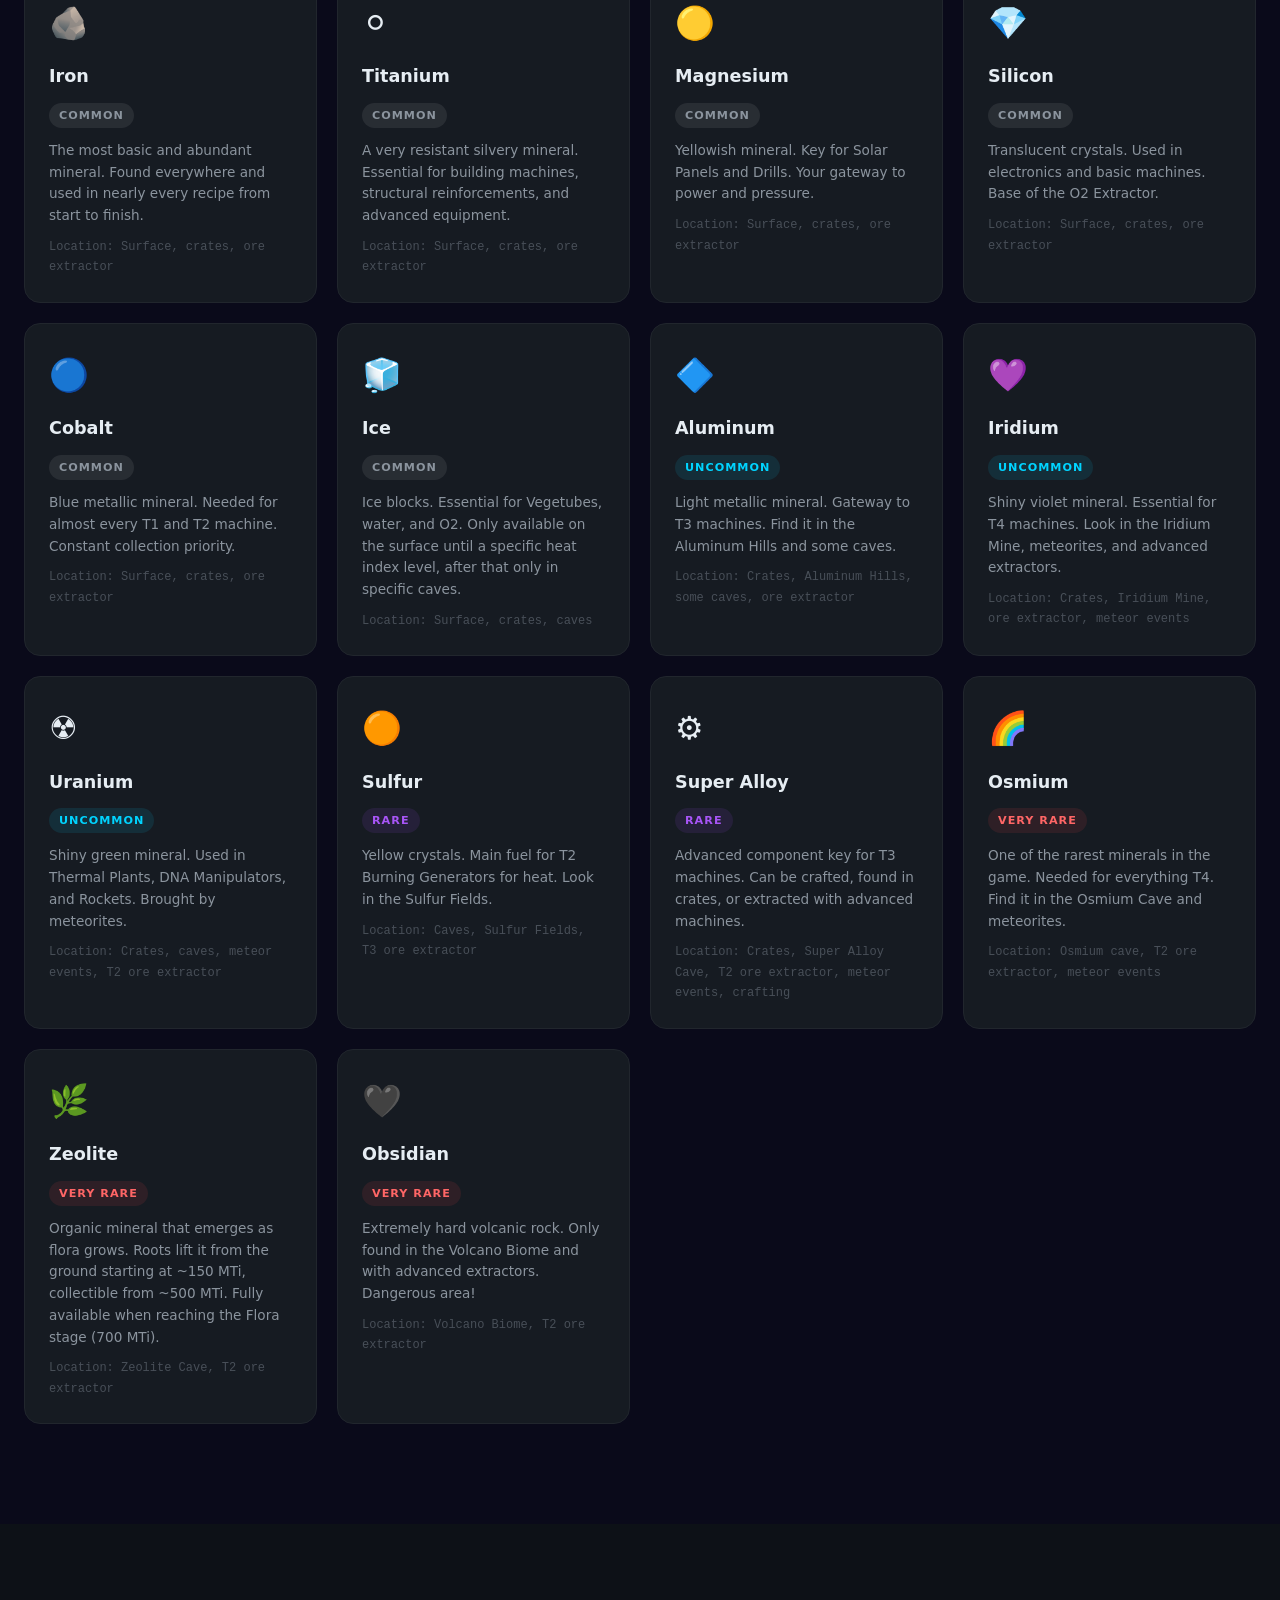
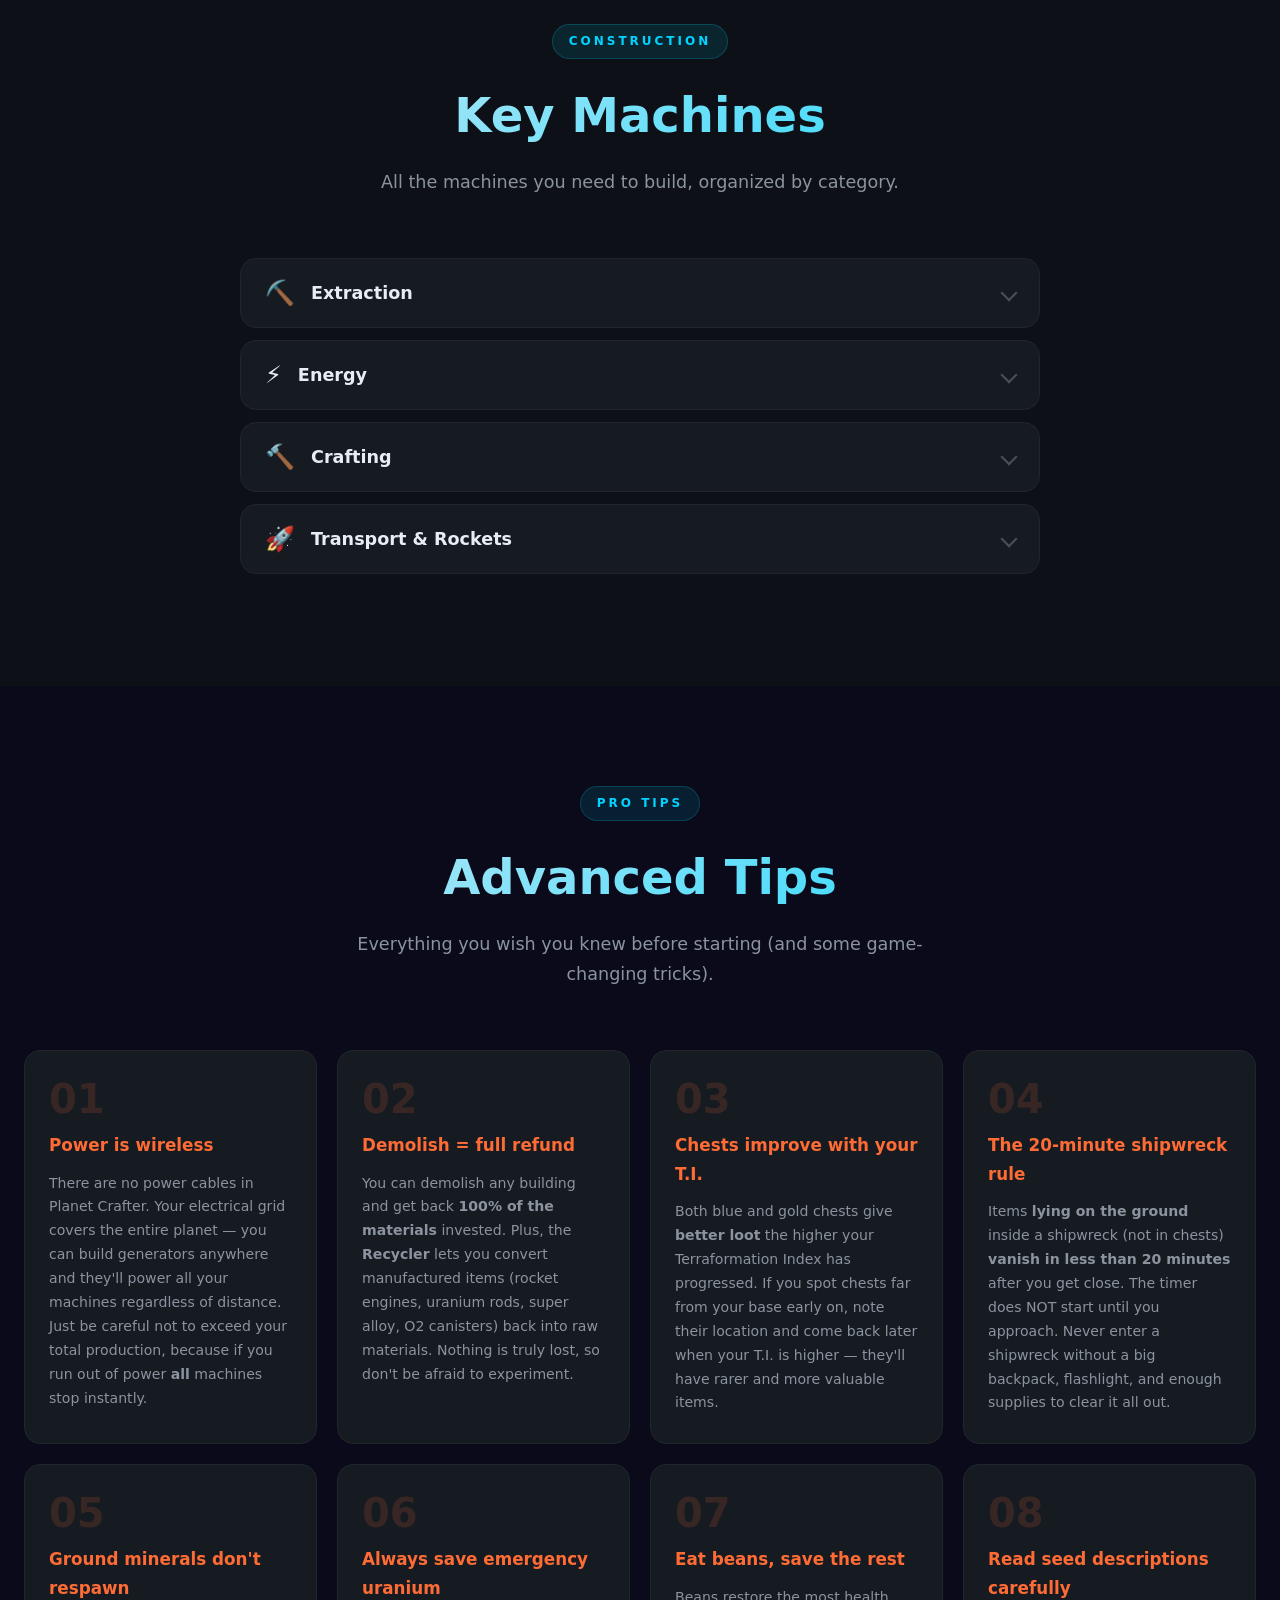
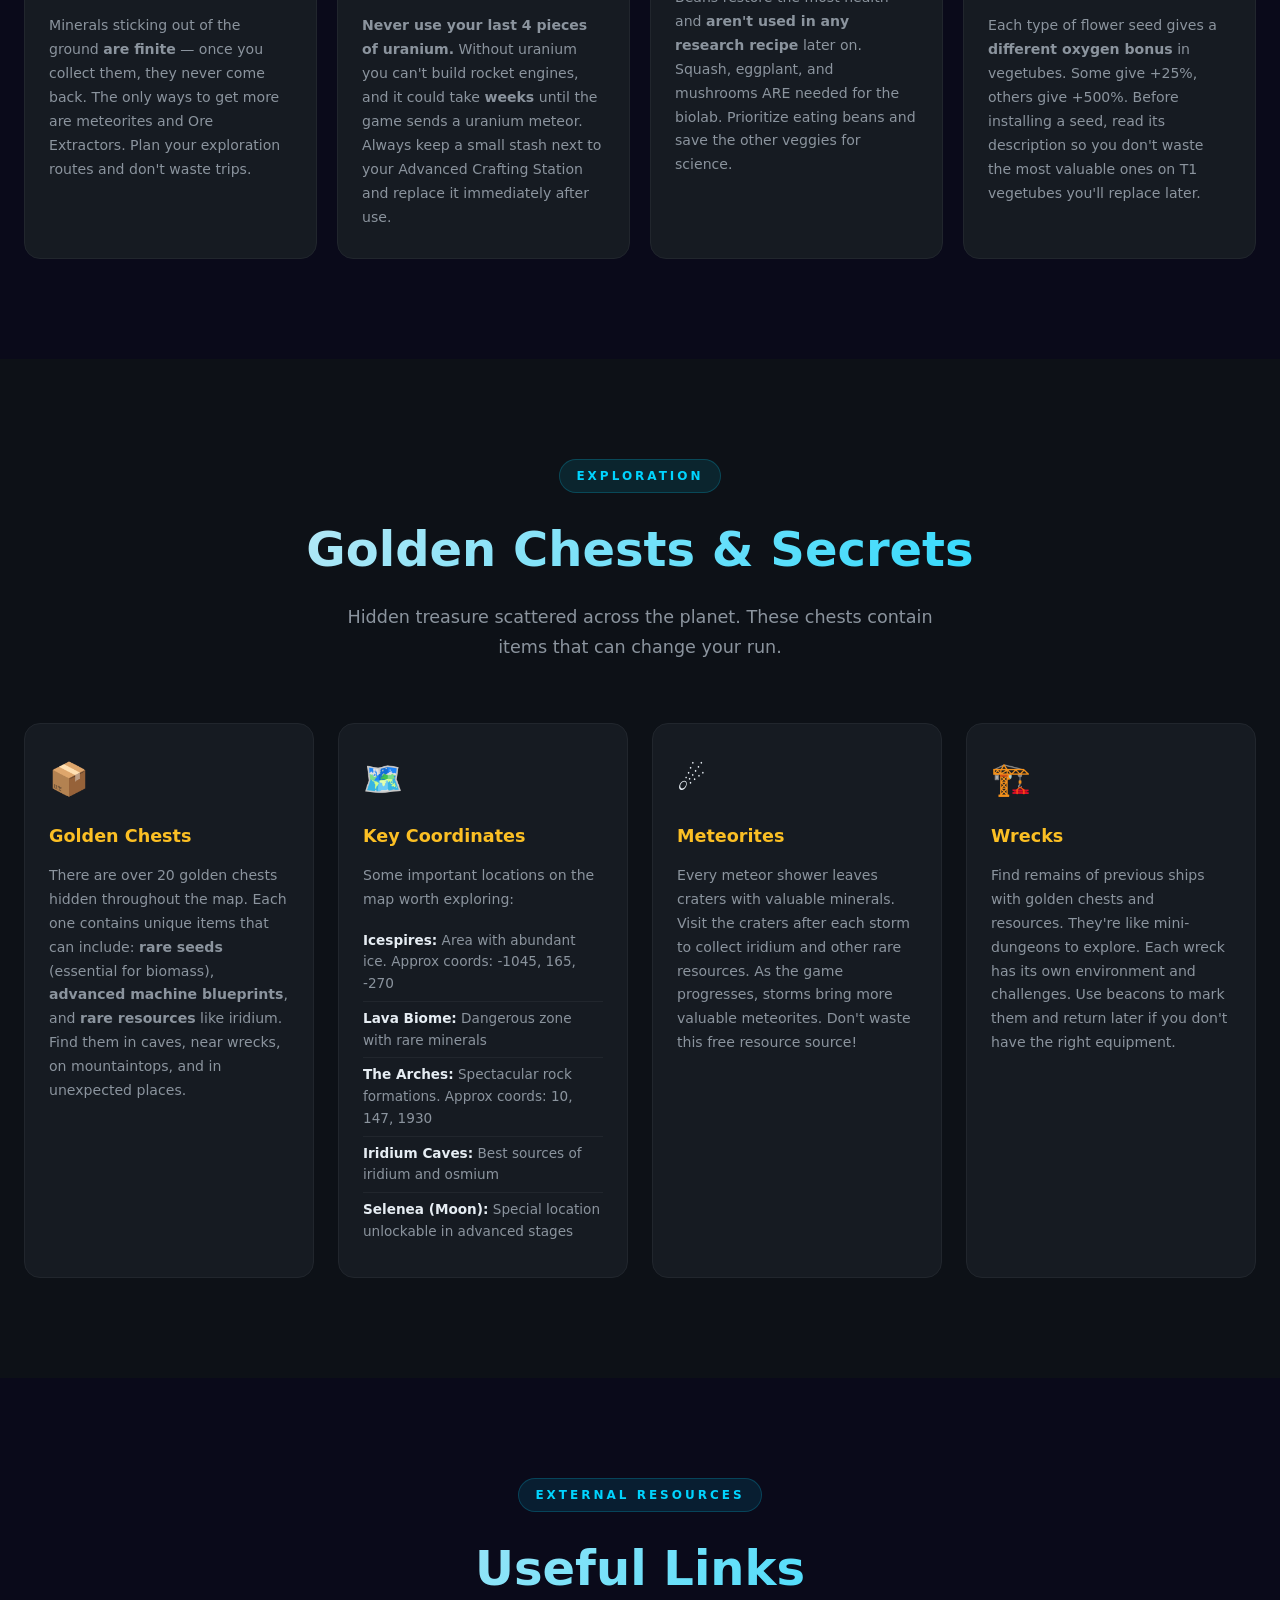
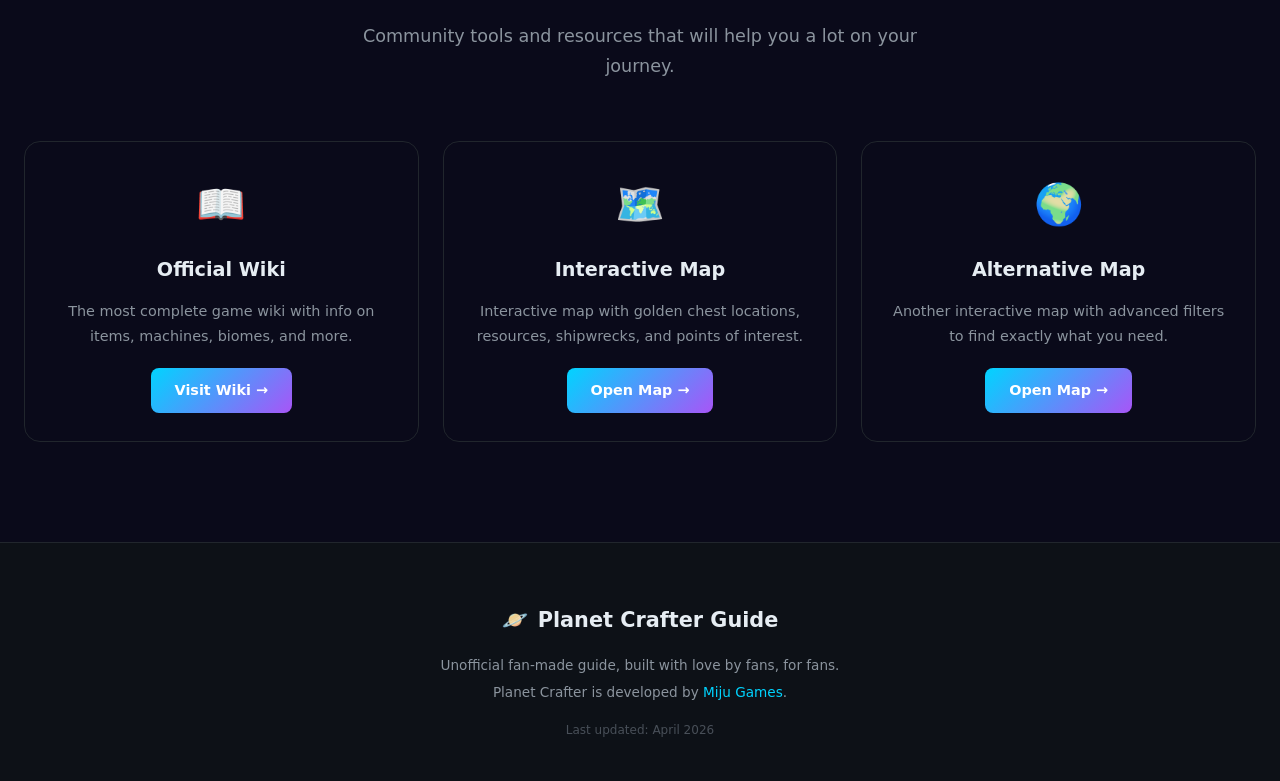
==== commit ab0bcec7: "Rewrite Advanced Tips with accurate Planet Crafter mechanics (remove Satisfactory/Factorio reference" ====
--- a/en.html
+++ b/en.html
@@ -864,43 +864,43 @@
             <div class="tips-grid fade-in">
                 <div class="tip-card">
                     <div class="tip-number">01</div>
-                    <h4>Balance, but not too much</h4>
-                    <p>You don't need O2, Heat, and Pressure to be perfectly balanced. However, advancing in all three unlocks technologies faster. Build at least one machine of each category from the start to ensure everything progresses.</p>
+                    <h4>Power is wireless</h4>
+                    <p>There are no power cables in Planet Crafter. Your electrical grid covers the entire planet — you can build generators anywhere and they'll power all your machines regardless of distance. Just be careful not to exceed your total production, because if you run out of power <strong>all</strong> machines stop instantly.</p>
                 </div>
                 <div class="tip-card">
                     <div class="tip-number">02</div>
-                    <h4>Ore Deposits = Gold</h4>
-                    <p>NEVER place a T3 or T4 Extractor outside a deposit. Iridium and osmium deposits are the only passive way to get these rare resources. Find deposits with T1 extractors first, then upgrade the tier on the same spot.</p>
+                    <h4>Demolish = full refund</h4>
+                    <p>You can demolish any building and get back <strong>100% of the materials</strong> invested. Plus, the <strong>Recycler</strong> lets you convert manufactured items (rocket engines, uranium rods, super alloy, O2 canisters) back into raw materials. Nothing is truly lost, so don't be afraid to experiment.</p>
                 </div>
                 <div class="tip-card">
                     <div class="tip-number">03</div>
-                    <h4>Rockets = Fast Pressure</h4>
-                    <p>Don't underestimate the power of rockets. A T1 rocket gives a massive pressure boost for just 3 Iron, 2 Aluminum, and 1 Uranium. Build 3-4 launch platforms and launch rockets constantly. It's the fastest way to increase pressure.</p>
+                    <h4>Chests improve with your T.I.</h4>
+                    <p>Both blue and gold chests give <strong>better loot</strong> the higher your Terraformation Index has progressed. If you spot chests far from your base early on, note their location and come back later when your T.I. is higher — they'll have rarer and more valuable items.</p>
                 </div>
                 <div class="tip-card">
                     <div class="tip-number">04</div>
-                    <h4>Power Storage is CRITICAL</h4>
-                    <p>Power Storage units are mandatory. Without them, your machines stop when solar panels stop working at night or if your consumption exceeds production. Build at least 4-5 as soon as possible and keep adding more.</p>
+                    <h4>The 20-minute shipwreck rule</h4>
+                    <p>Items <strong>lying on the ground</strong> inside a shipwreck (not in chests) <strong>vanish in less than 20 minutes</strong> after you get close. The timer does NOT start until you approach. Never enter a shipwreck without a big backpack, flashlight, and enough supplies to clear it all out.</p>
                 </div>
                 <div class="tip-card">
                     <div class="tip-number">05</div>
-                    <h4>Meteorites = Free Resources</h4>
-                    <p>Meteor showers aren't just dangerous — they're opportunities! Every meteorite that falls leaves rare minerals including iridium. Be careful but collect the remains. Later, build Meteorite Deflectors to protect your base.</p>
+                    <h4>Ground minerals don't respawn</h4>
+                    <p>Minerals sticking out of the ground <strong>are finite</strong> — once you collect them, they never come back. The only ways to get more are meteorites and Ore Extractors. Plan your exploration routes and don't waste trips.</p>
                 </div>
                 <div class="tip-card">
                     <div class="tip-number">06</div>
-                    <h4>Always Explore Caves</h4>
-                    <p>Caves hide golden chests, iridium, osmium, and uranium. Bring beacons to mark your route. There are entire biomes underground. You never know what you'll find. Explore caves whenever you can!</p>
+                    <h4>Always save emergency uranium</h4>
+                    <p><strong>Never use your last 4 pieces of uranium.</strong> Without uranium you can't build rocket engines, and it could take <strong>weeks</strong> until the game sends a uranium meteor. Always keep a small stash next to your Advanced Crafting Station and replace it immediately after use.</p>
                 </div>
                 <div class="tip-card">
                     <div class="tip-number">07</div>
-                    <h4>Build Vertically</h4>
-                    <p>Don't put everything on the ground. Use platforms and pillars to build upwards. This lets you have more machines in less space and keeps your base organized. Spaghetti bases are a pain to manage.</p>
+                    <h4>Eat beans, save the rest</h4>
+                    <p>Beans restore the most health and <strong>aren't used in any research recipe</strong> later on. Squash, eggplant, and mushrooms ARE needed for the biolab. Prioritize eating beans and save the other veggies for science.</p>
                 </div>
                 <div class="tip-card">
                     <div class="tip-number">08</div>
-                    <h4>NEVER use "Supply All"</h4>
-                    <p>The "Supply All" button in the microchip factory can consume ALL your rare minerals in an instant. Supply manually and check costs before mass crafting. Many players have been ruined by this.</p>
+                    <h4>Read seed descriptions carefully</h4>
+                    <p>Each type of flower seed gives a <strong>different oxygen bonus</strong> in vegetubes. Some give +25%, others give +500%. Before installing a seed, read its description so you don't waste the most valuable ones on T1 vegetubes you'll replace later.</p>
                 </div>
             </div>
         </div>
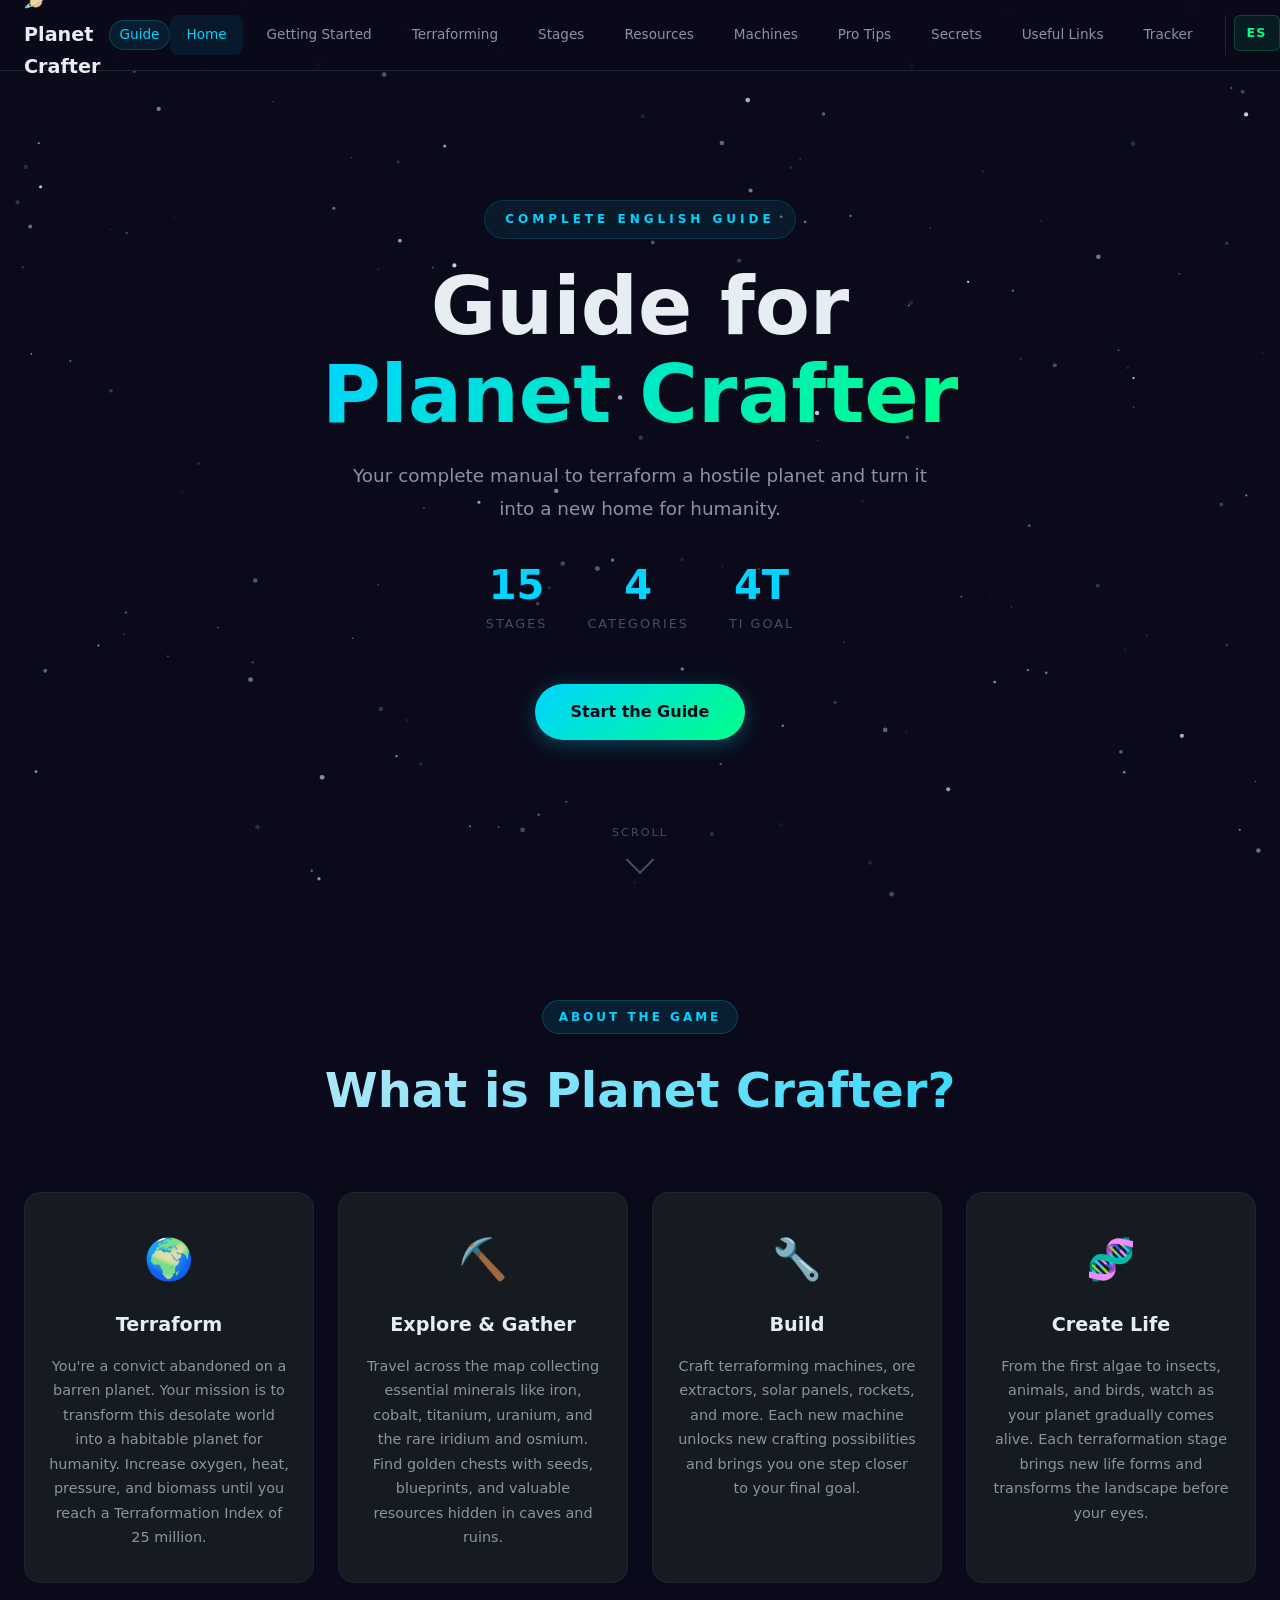
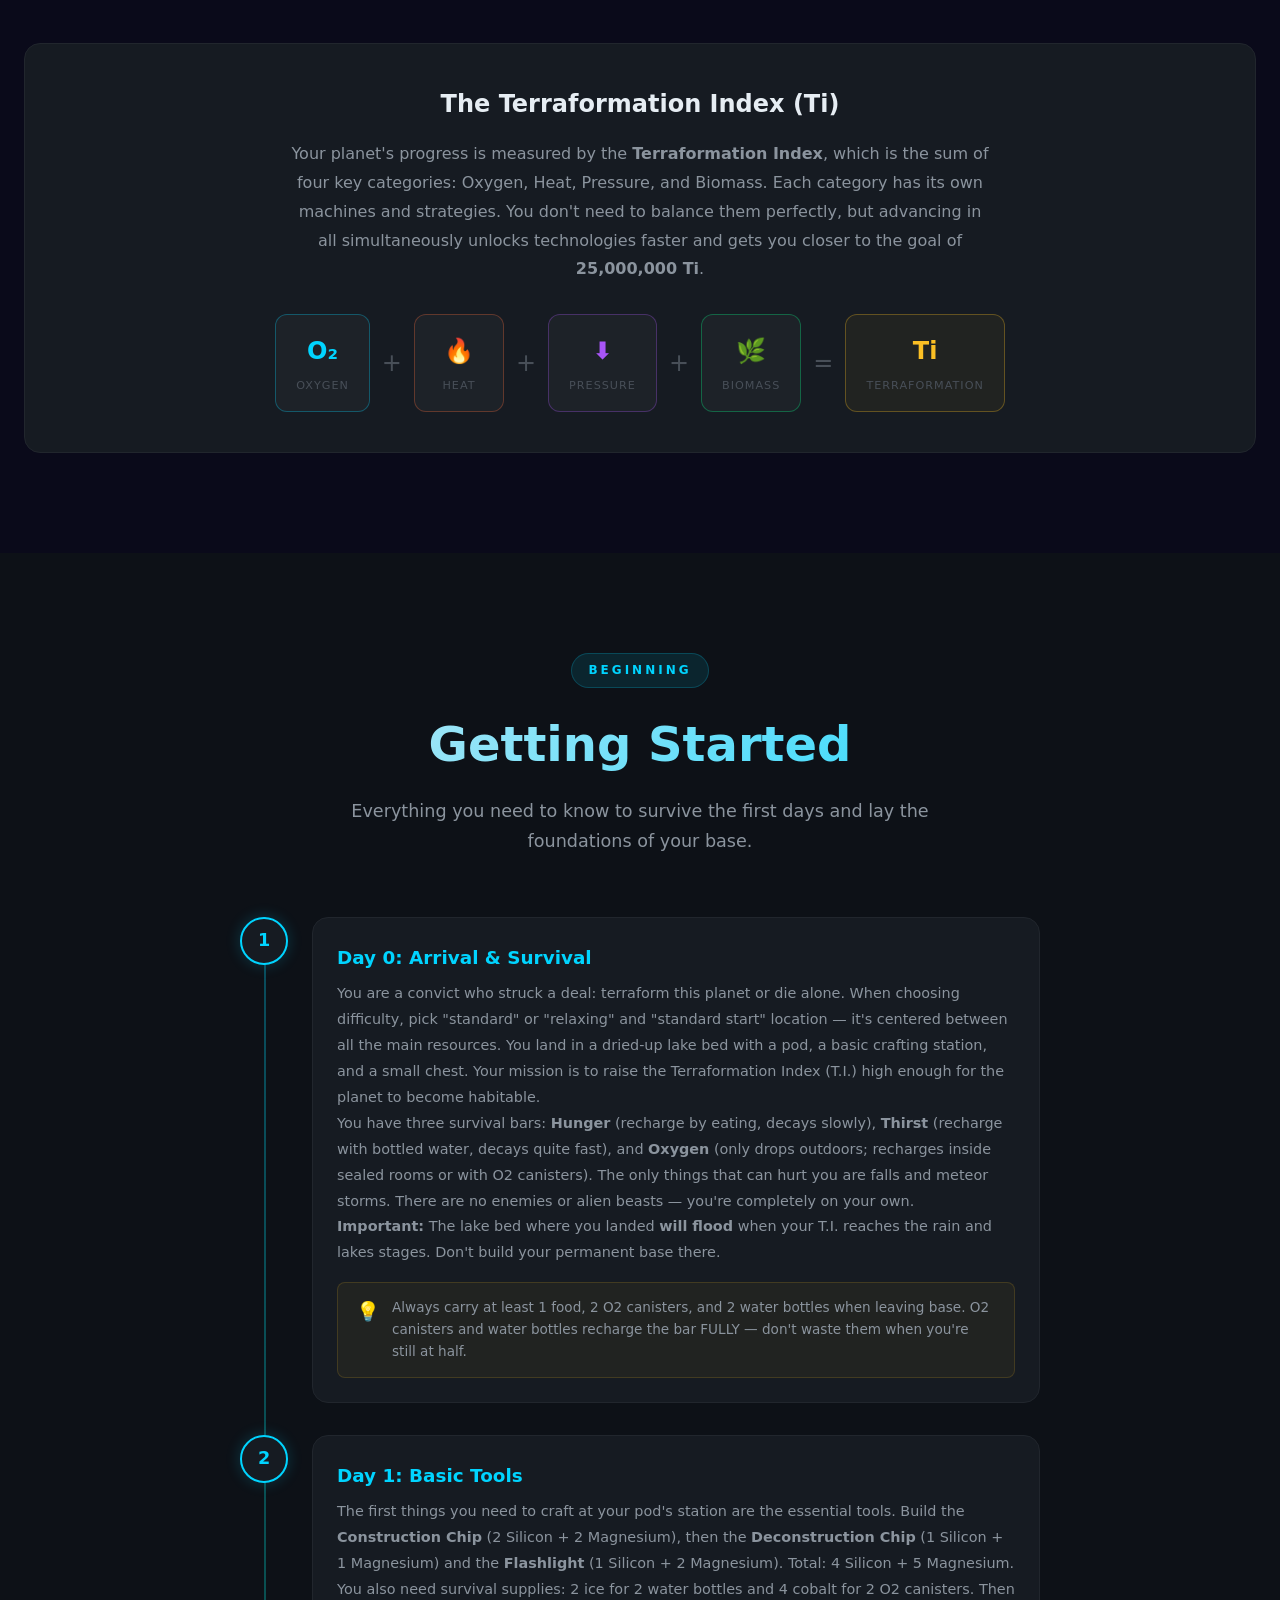
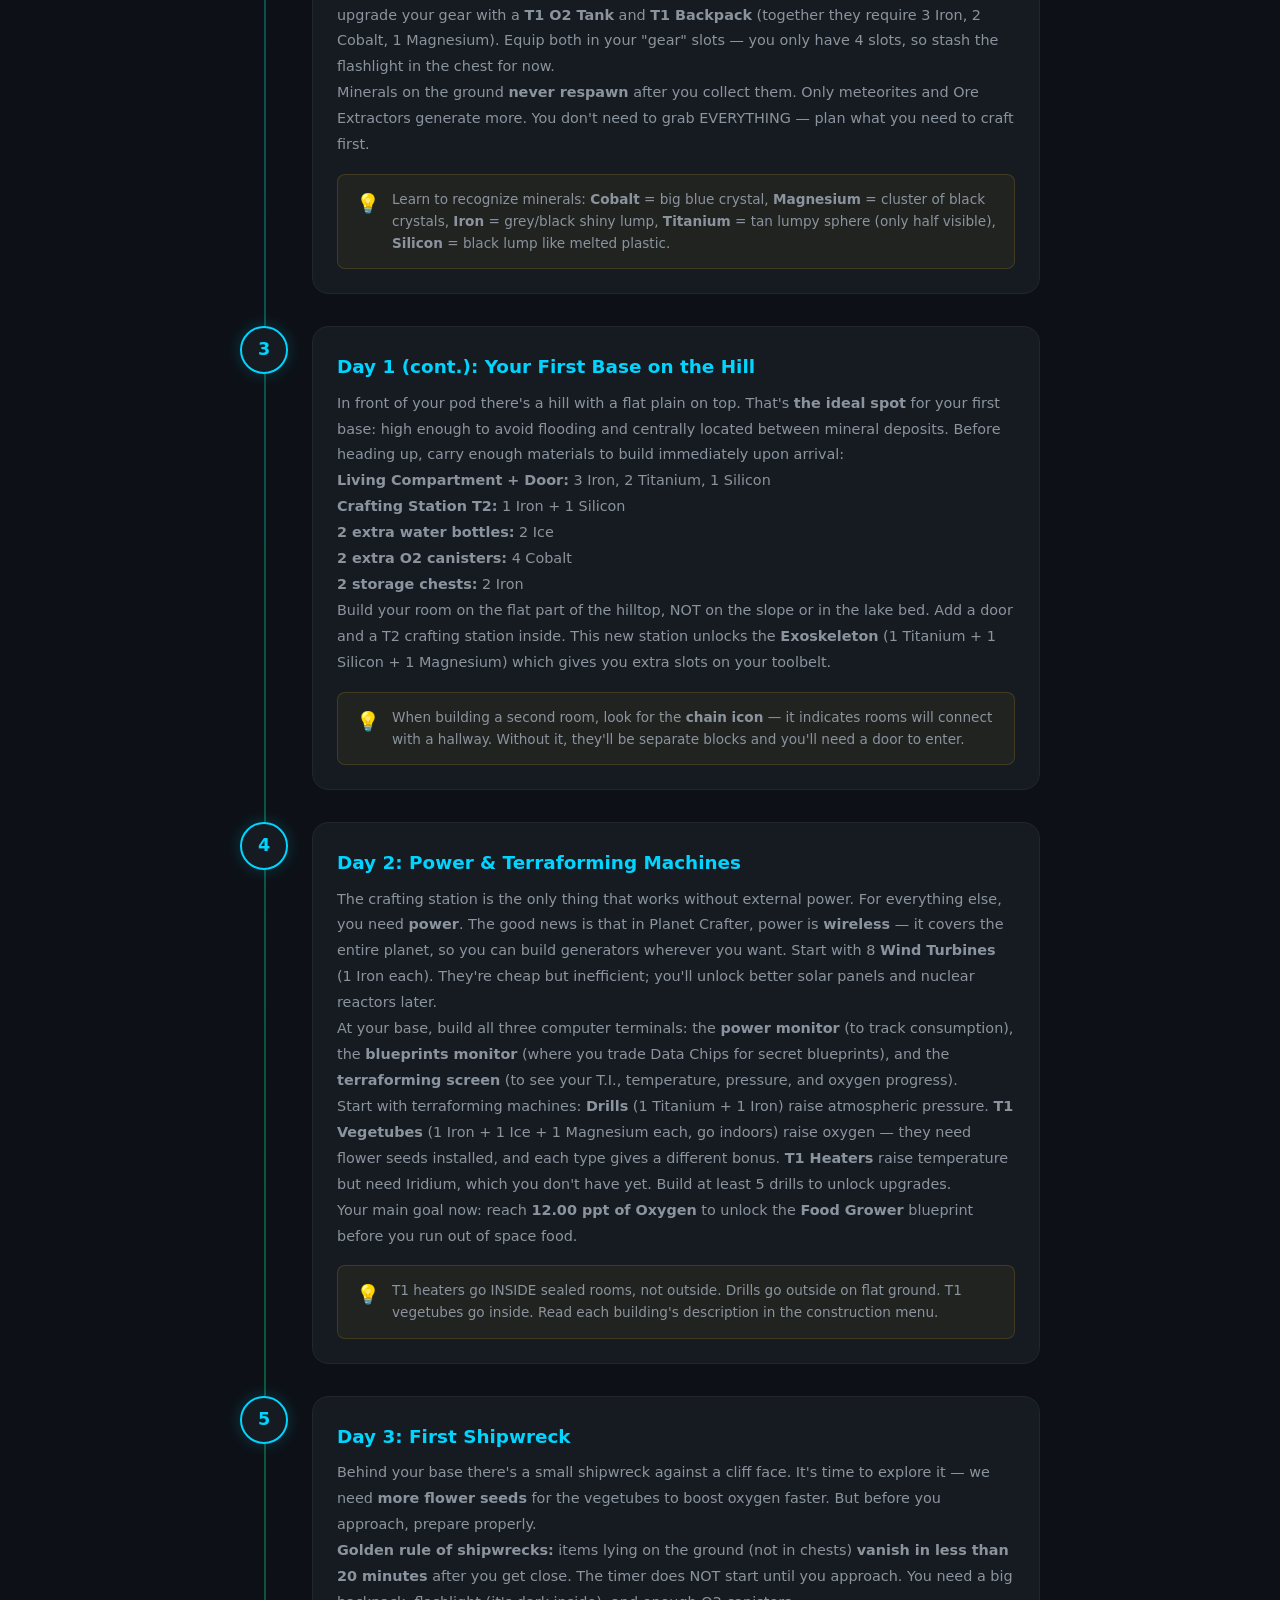
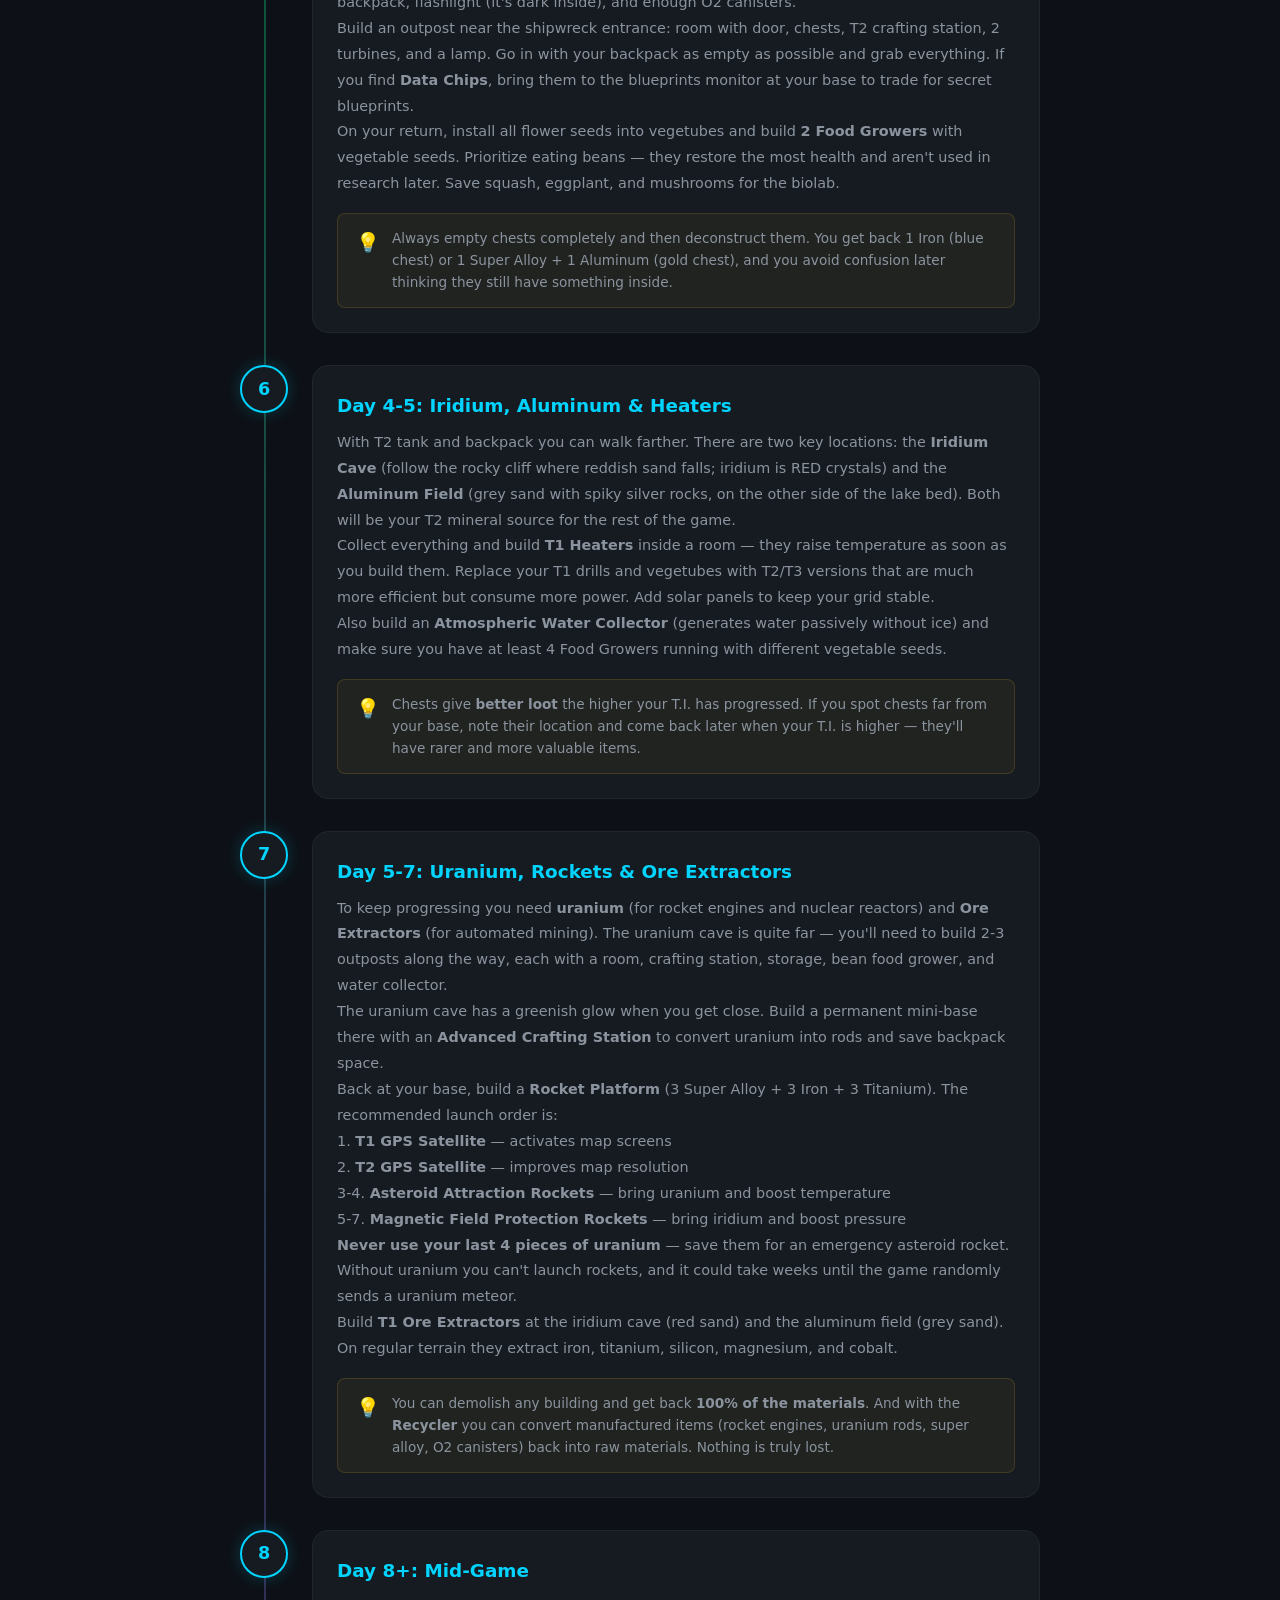
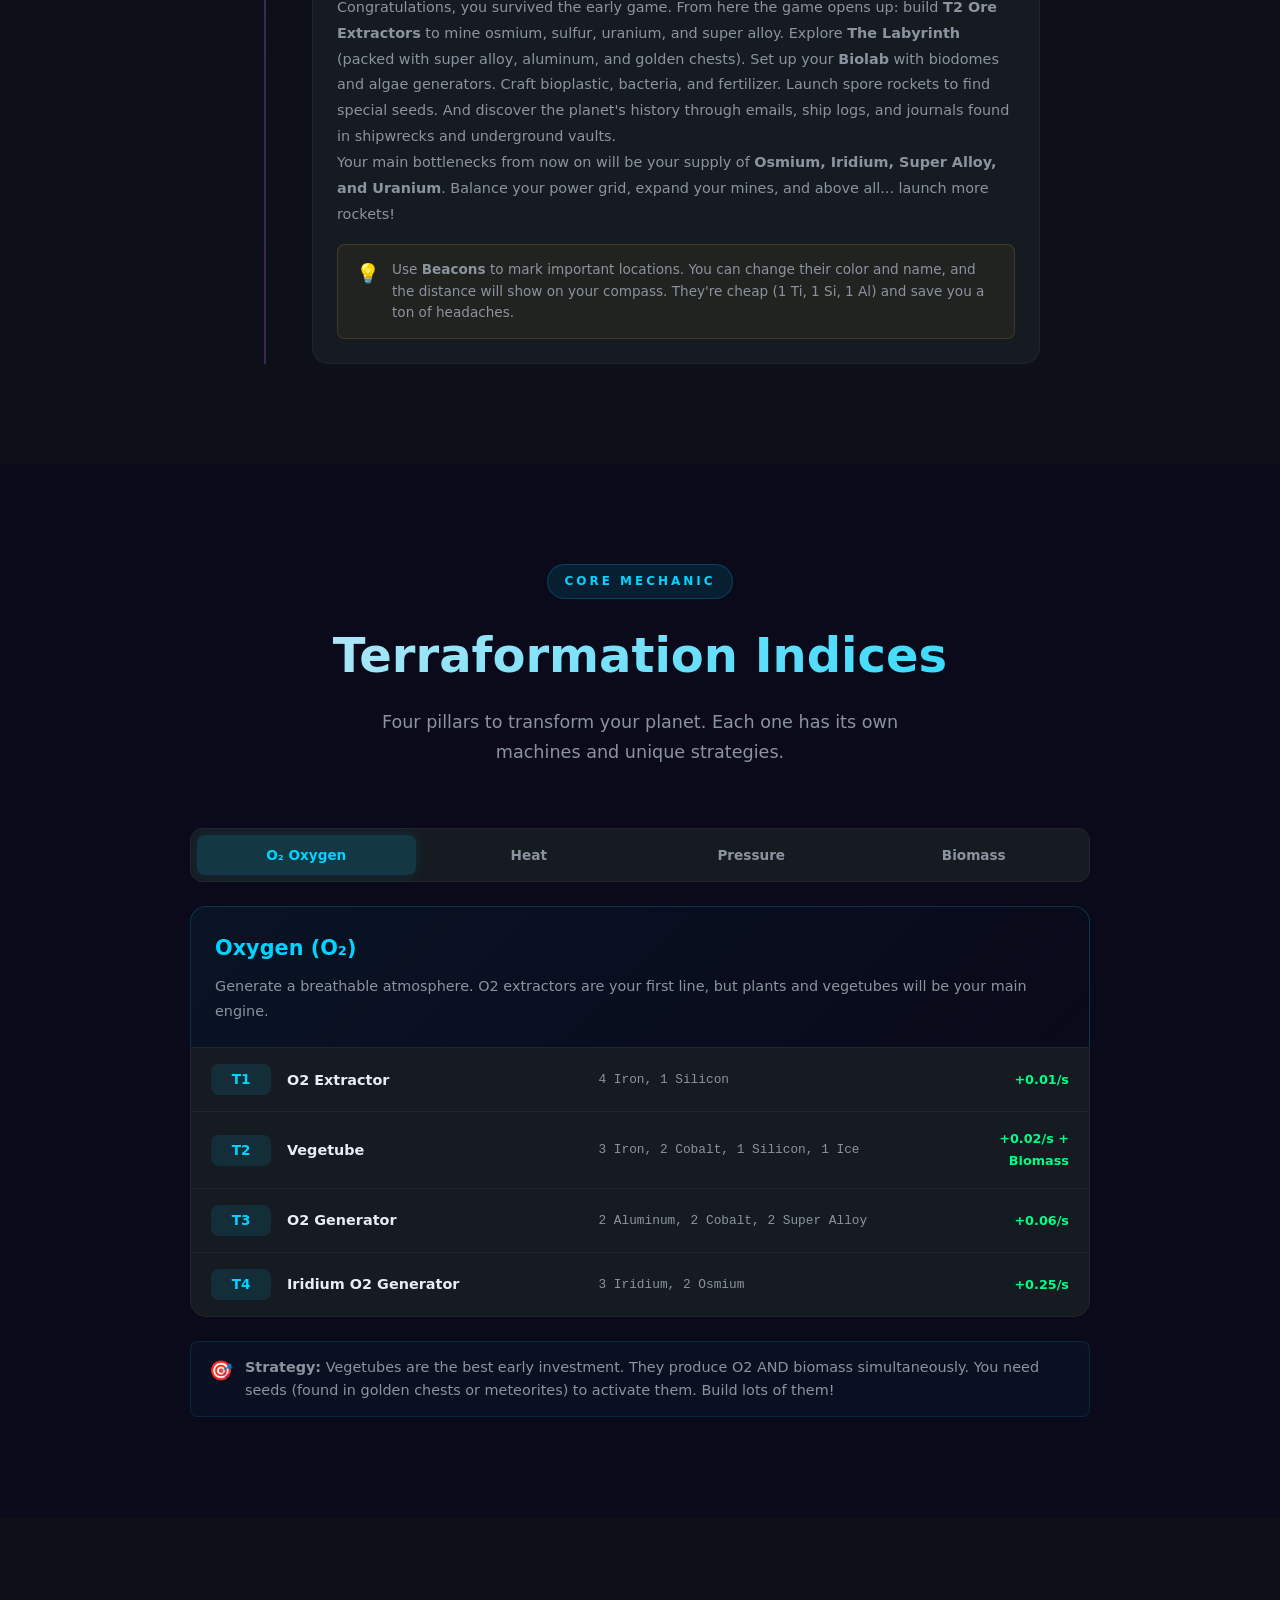
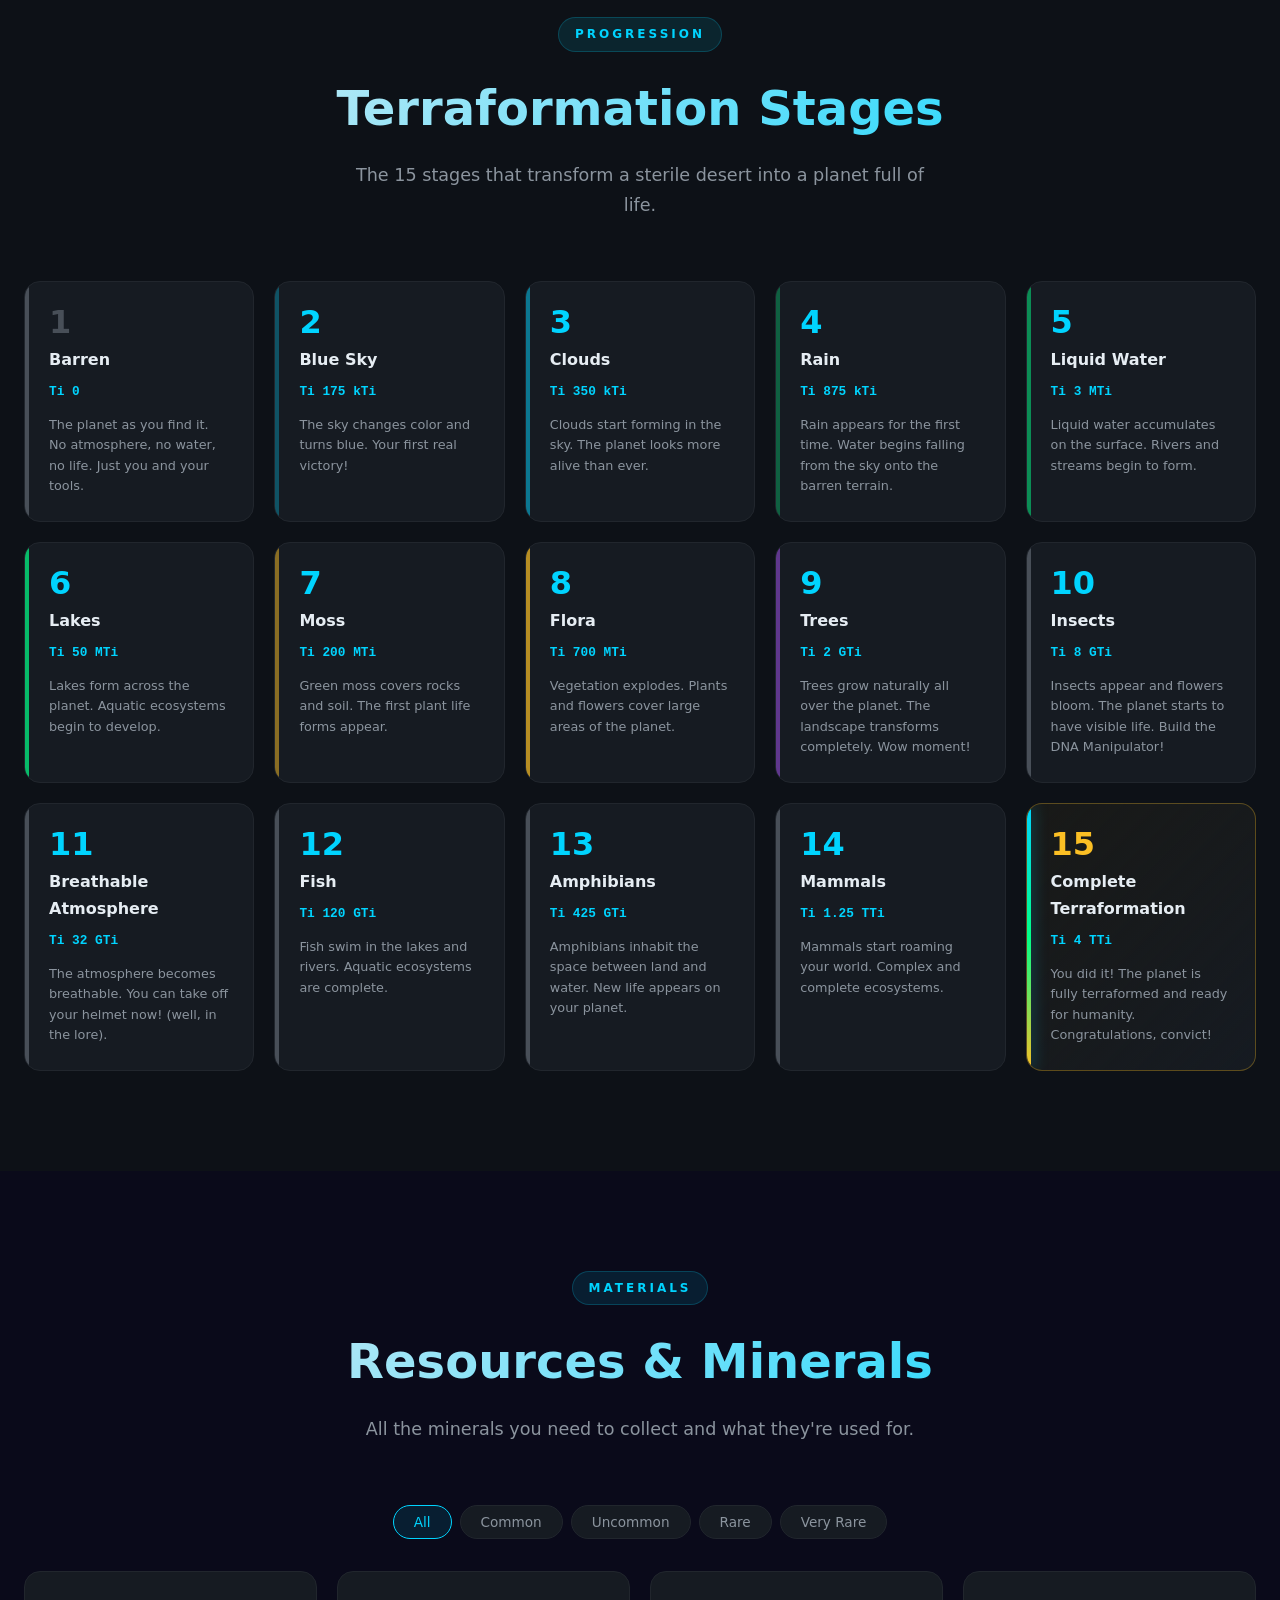
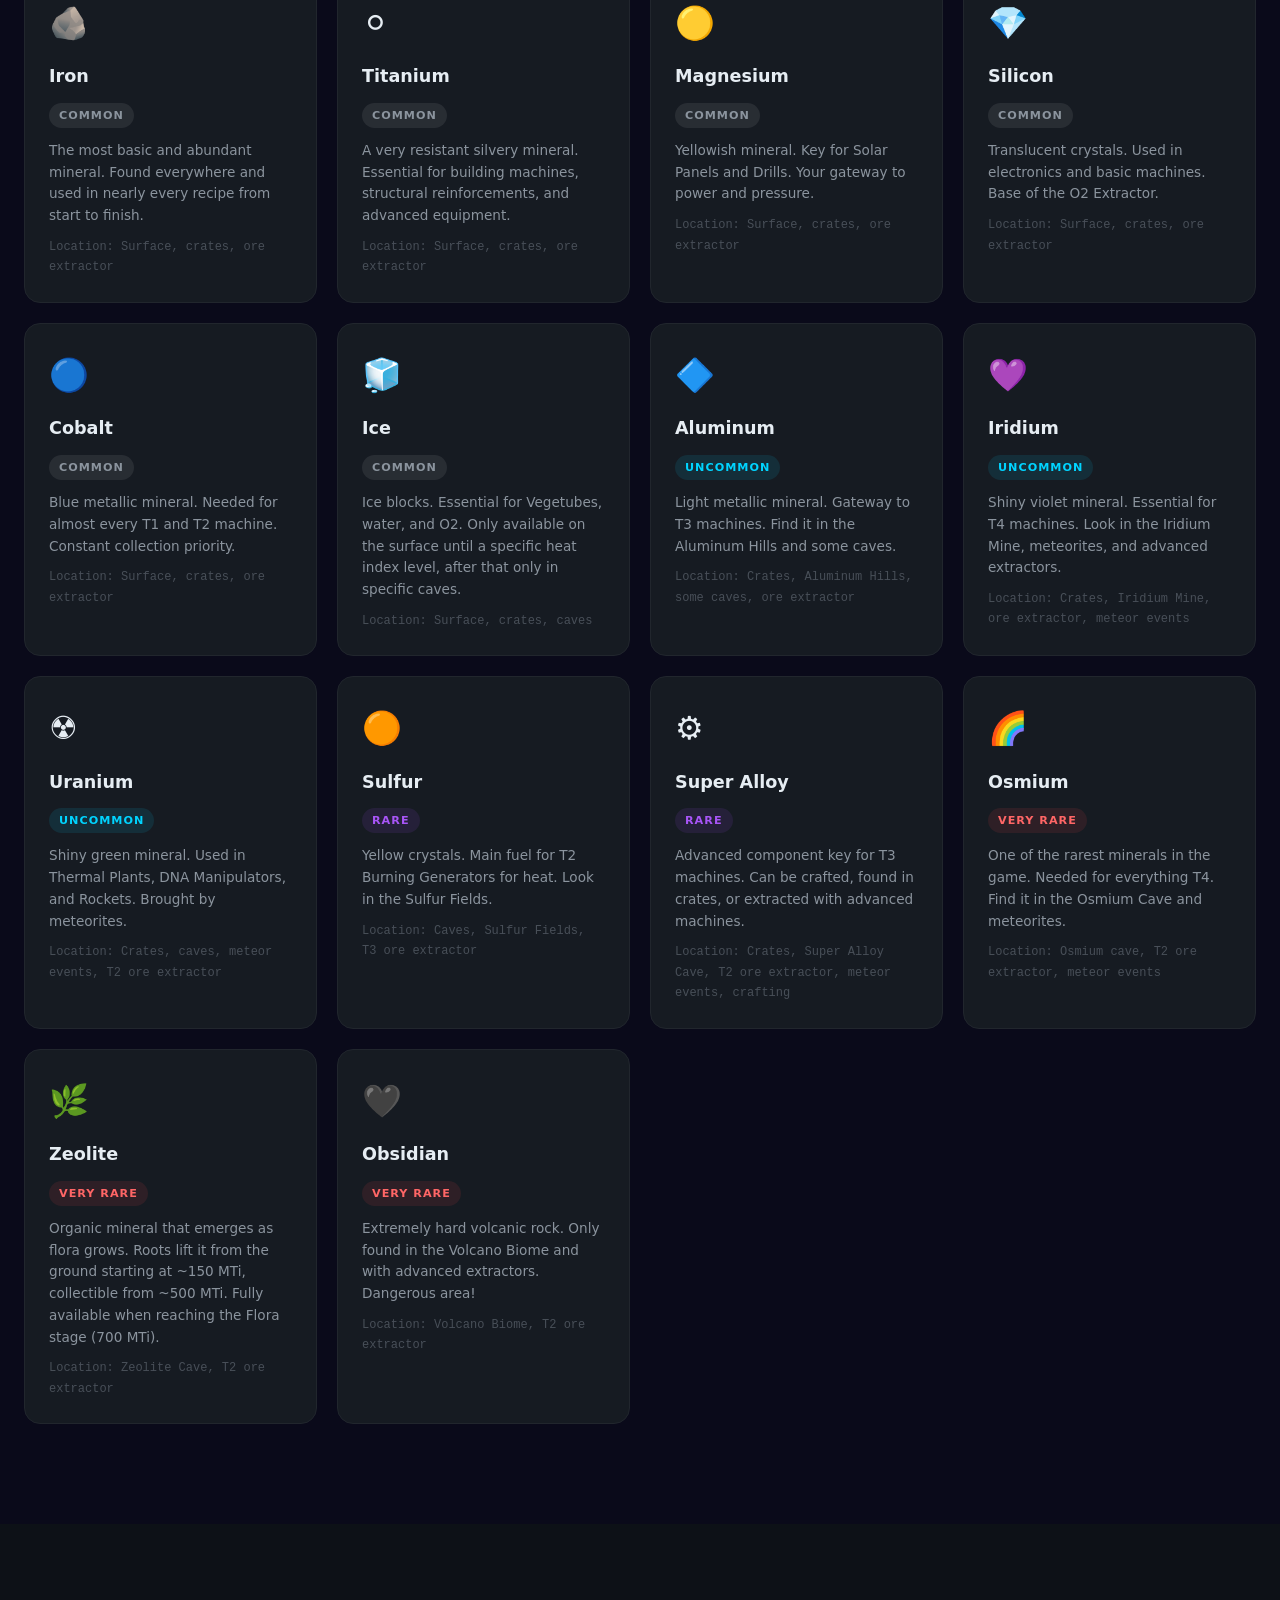
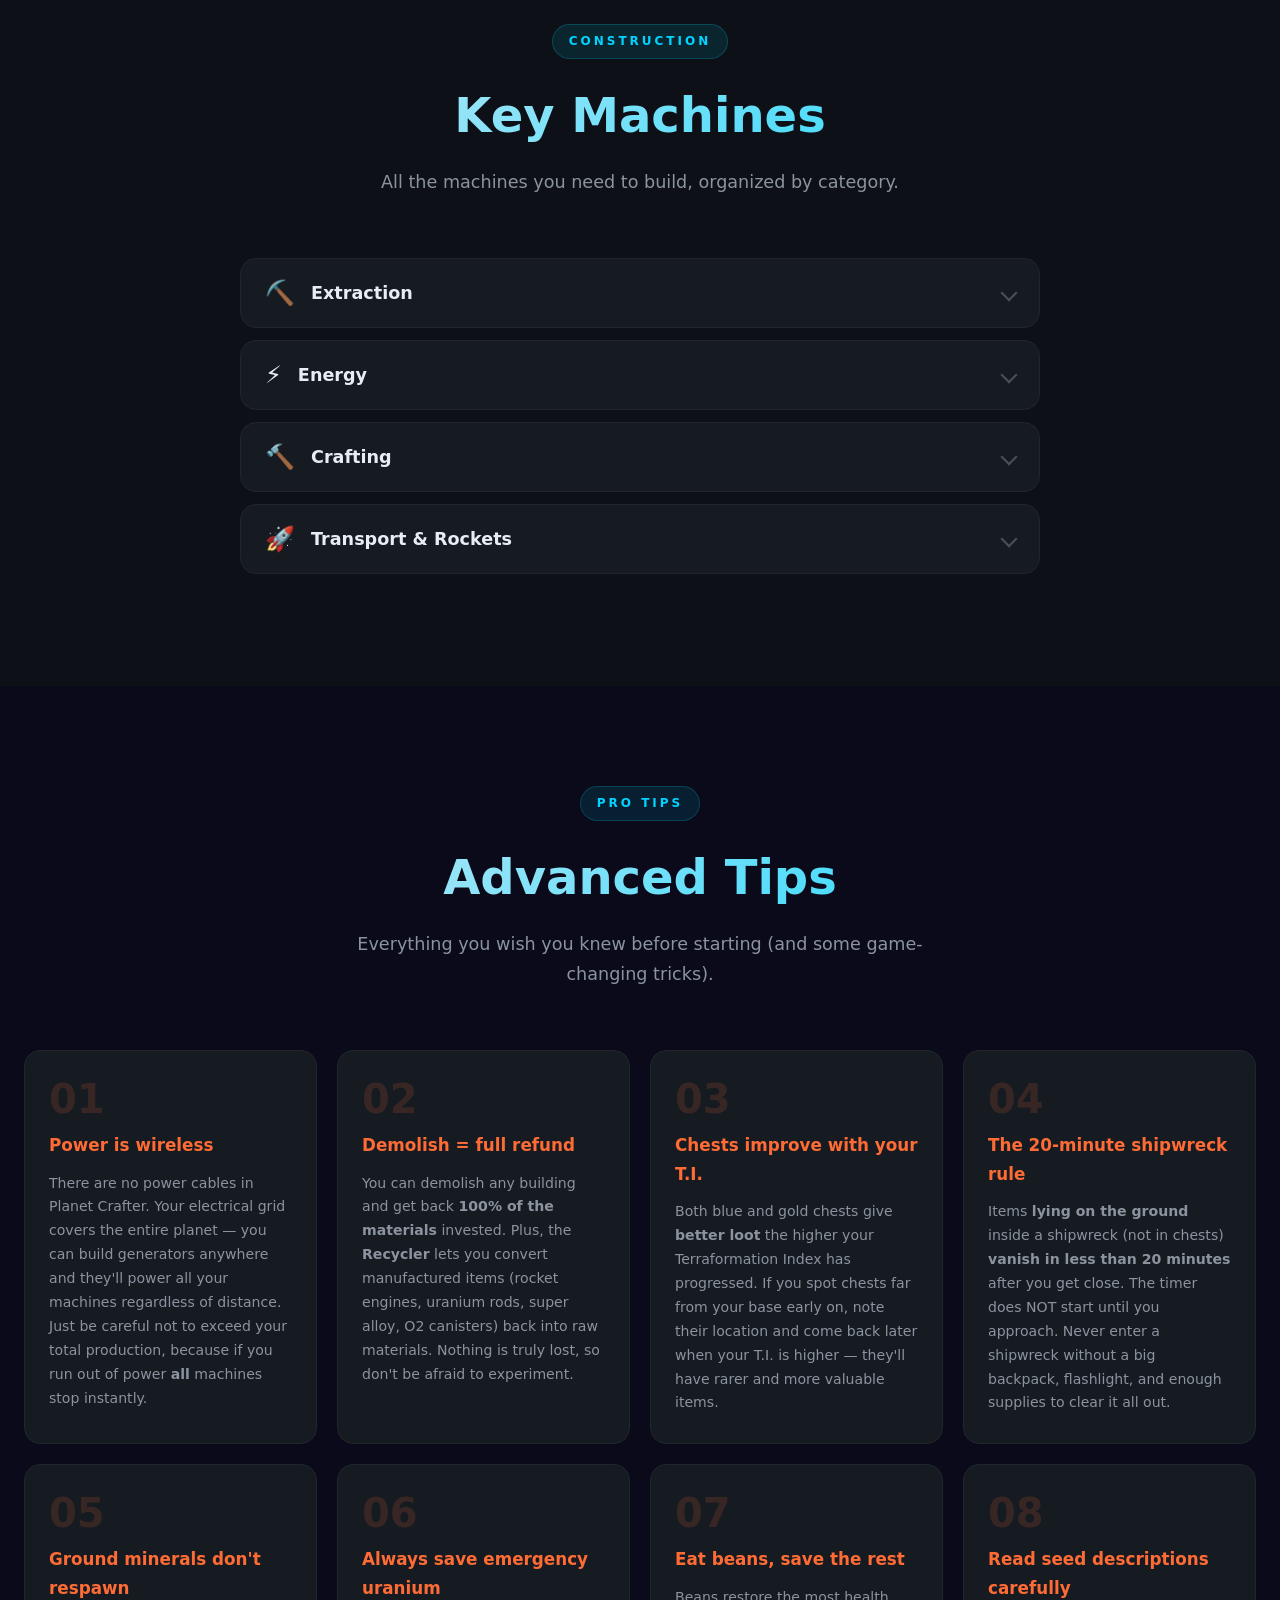
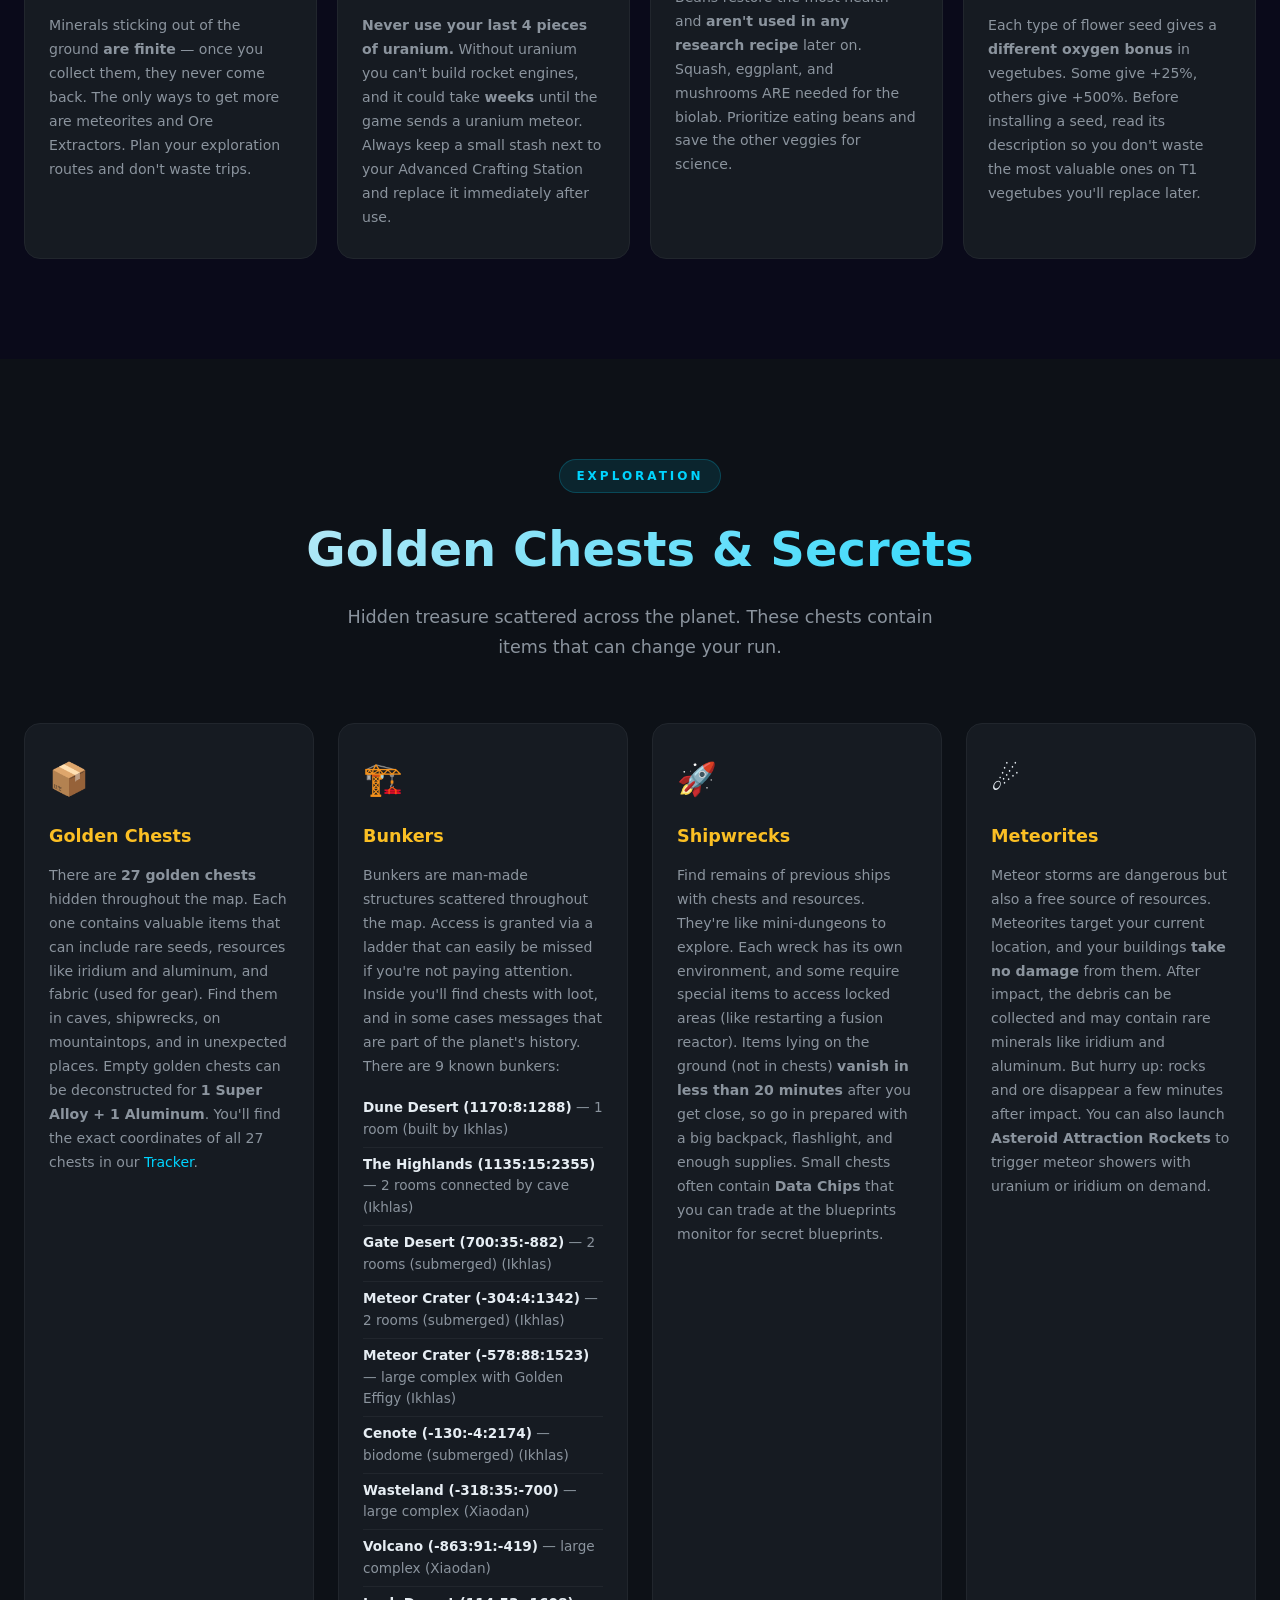
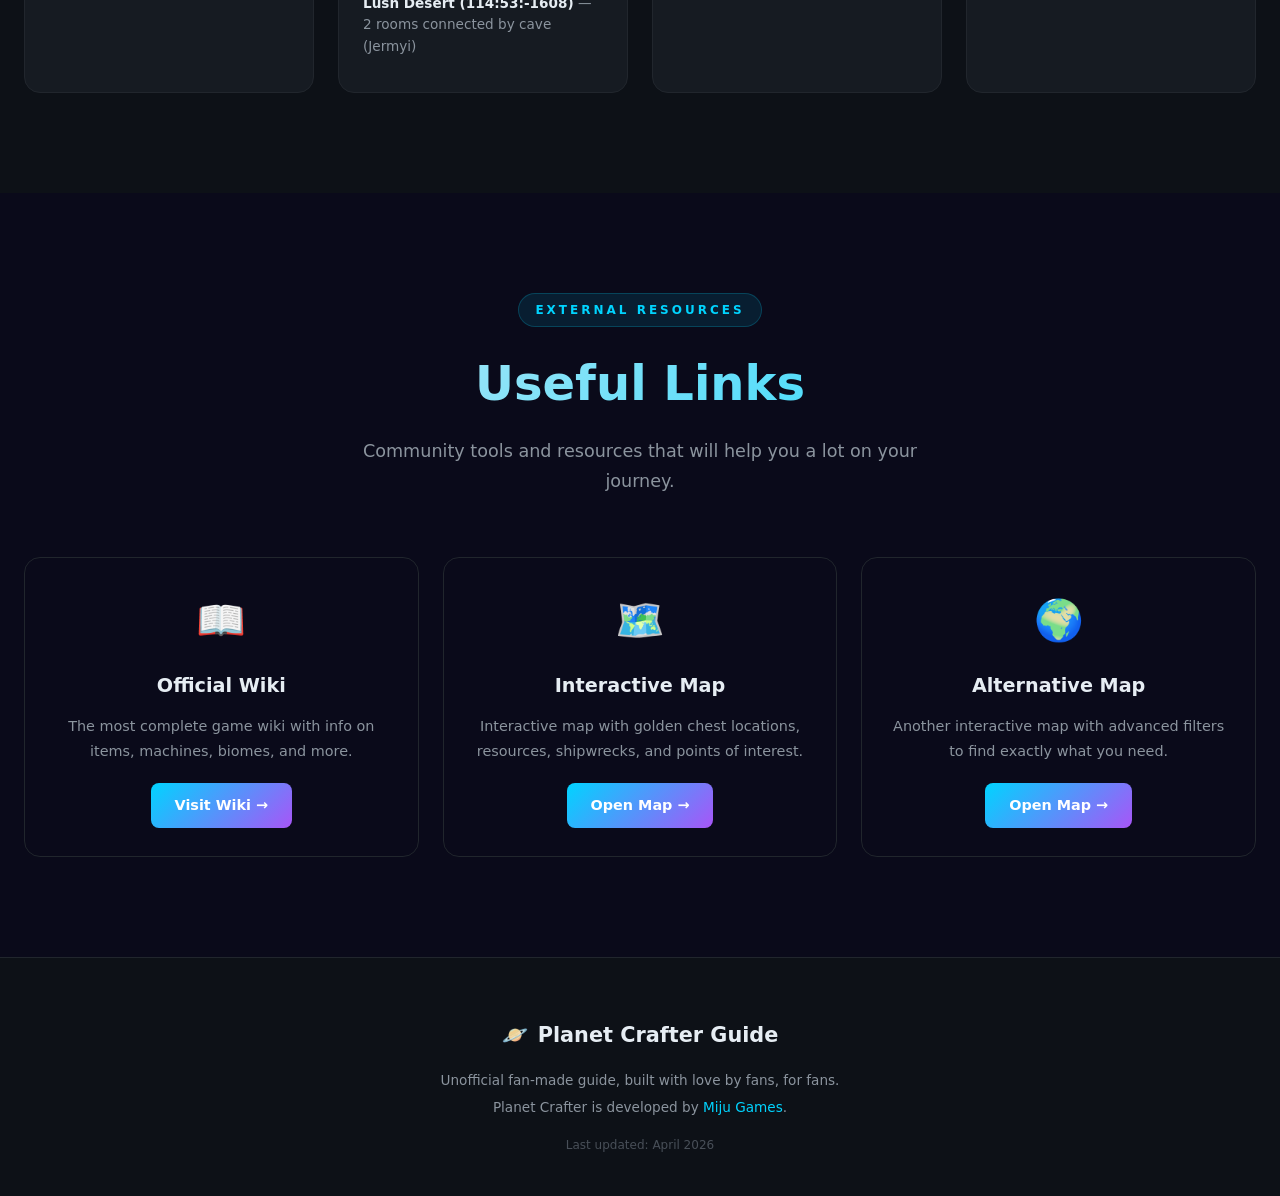
==== commit 7357bd83: "Add bunkers section to Secrets and Tracker (9 bunkers with coords, biomes, builders)" ====
--- a/en.html
+++ b/en.html
@@ -919,29 +919,33 @@
                 <div class="secret-card">
                     <div class="secret-icon">📦</div>
                     <h4>Golden Chests</h4>
-                    <p>There are over 20 golden chests hidden throughout the map. Each one contains unique items that can include: <strong>rare seeds</strong> (essential for biomass), <strong>advanced machine blueprints</strong>, and <strong>rare resources</strong> like iridium. Find them in caves, near wrecks, on mountaintops, and in unexpected places.</p>
+                    <p>There are <strong>27 golden chests</strong> hidden throughout the map. Each one contains valuable items that can include rare seeds, resources like iridium and aluminum, and fabric (used for gear). Find them in caves, shipwrecks, on mountaintops, and in unexpected places. Empty golden chests can be deconstructed for <strong>1 Super Alloy + 1 Aluminum</strong>. You'll find the exact coordinates of all 27 chests in our <a href="tracker.html" style="color: var(--accent-cyan);">Tracker</a>.</p>
                 </div>
                 <div class="secret-card">
-                    <div class="secret-icon">🗺️</div>
-                    <h4>Key Coordinates</h4>
-                    <p>Some important locations on the map worth exploring:</p>
+                    <div class="secret-icon">🏗️</div>
+                    <h4>Bunkers</h4>
+                    <p>Bunkers are man-made structures scattered throughout the map. Access is granted via a ladder that can easily be missed if you're not paying attention. Inside you'll find chests with loot, and in some cases messages that are part of the planet's history. There are 9 known bunkers:</p>
                     <ul class="coord-list">
-                        <li><strong>Icespires:</strong> Area with abundant ice. Approx coords: -1045, 165, -270</li>
-                        <li><strong>Lava Biome:</strong> Dangerous zone with rare minerals</li>
-                        <li><strong>The Arches:</strong> Spectacular rock formations. Approx coords: 10, 147, 1930</li>
-                        <li><strong>Iridium Caves:</strong> Best sources of iridium and osmium</li>
-                        <li><strong>Selenea (Moon):</strong> Special location unlockable in advanced stages</li>
+                        <li><strong>Dune Desert (1170:8:1288)</strong> — 1 room (built by Ikhlas)</li>
+                        <li><strong>The Highlands (1135:15:2355)</strong> — 2 rooms connected by cave (Ikhlas)</li>
+                        <li><strong>Gate Desert (700:35:-882)</strong> — 2 rooms (submerged) (Ikhlas)</li>
+                        <li><strong>Meteor Crater (-304:4:1342)</strong> — 2 rooms (submerged) (Ikhlas)</li>
+                        <li><strong>Meteor Crater (-578:88:1523)</strong> — large complex with Golden Effigy (Ikhlas)</li>
+                        <li><strong>Cenote (-130:-4:2174)</strong> — biodome (submerged) (Ikhlas)</li>
+                        <li><strong>Wasteland (-318:35:-700)</strong> — large complex (Xiaodan)</li>
+                        <li><strong>Volcano (-863:91:-419)</strong> — large complex (Xiaodan)</li>
+                        <li><strong>Lush Desert (114:53:-1608)</strong> — 2 rooms connected by cave (Jermyi)</li>
                     </ul>
+                </div>
+                <div class="secret-card">
+                    <div class="secret-icon">🚀</div>
+                    <h4>Shipwrecks</h4>
+                    <p>Find remains of previous ships with chests and resources. They're like mini-dungeons to explore. Each wreck has its own environment, and some require special items to access locked areas (like restarting a fusion reactor). Items lying on the ground (not in chests) <strong>vanish in less than 20 minutes</strong> after you get close, so go in prepared with a big backpack, flashlight, and enough supplies. Small chests often contain <strong>Data Chips</strong> that you can trade at the blueprints monitor for secret blueprints.</p>
                 </div>
                 <div class="secret-card">
                     <div class="secret-icon">☄️</div>
                     <h4>Meteorites</h4>
-                    <p>Every meteor shower leaves craters with valuable minerals. Visit the craters after each storm to collect iridium and other rare resources. As the game progresses, storms bring more valuable meteorites. Don't waste this free resource source!</p>
-                </div>
-                <div class="secret-card">
-                    <div class="secret-icon">🏗️</div>
-                    <h4>Wrecks</h4>
-                    <p>Find remains of previous ships with golden chests and resources. They're like mini-dungeons to explore. Each wreck has its own environment and challenges. Use beacons to mark them and return later if you don't have the right equipment.</p>
+                    <p>Meteor storms are dangerous but also a free source of resources. Meteorites target your current location, and your buildings <strong>take no damage</strong> from them. After impact, the debris can be collected and may contain rare minerals like iridium and aluminum. But hurry up: rocks and ore disappear a few minutes after impact. You can also launch <strong>Asteroid Attraction Rockets</strong> to trigger meteor showers with uranium or iridium on demand.</p>
                 </div>
             </div>
         </div>
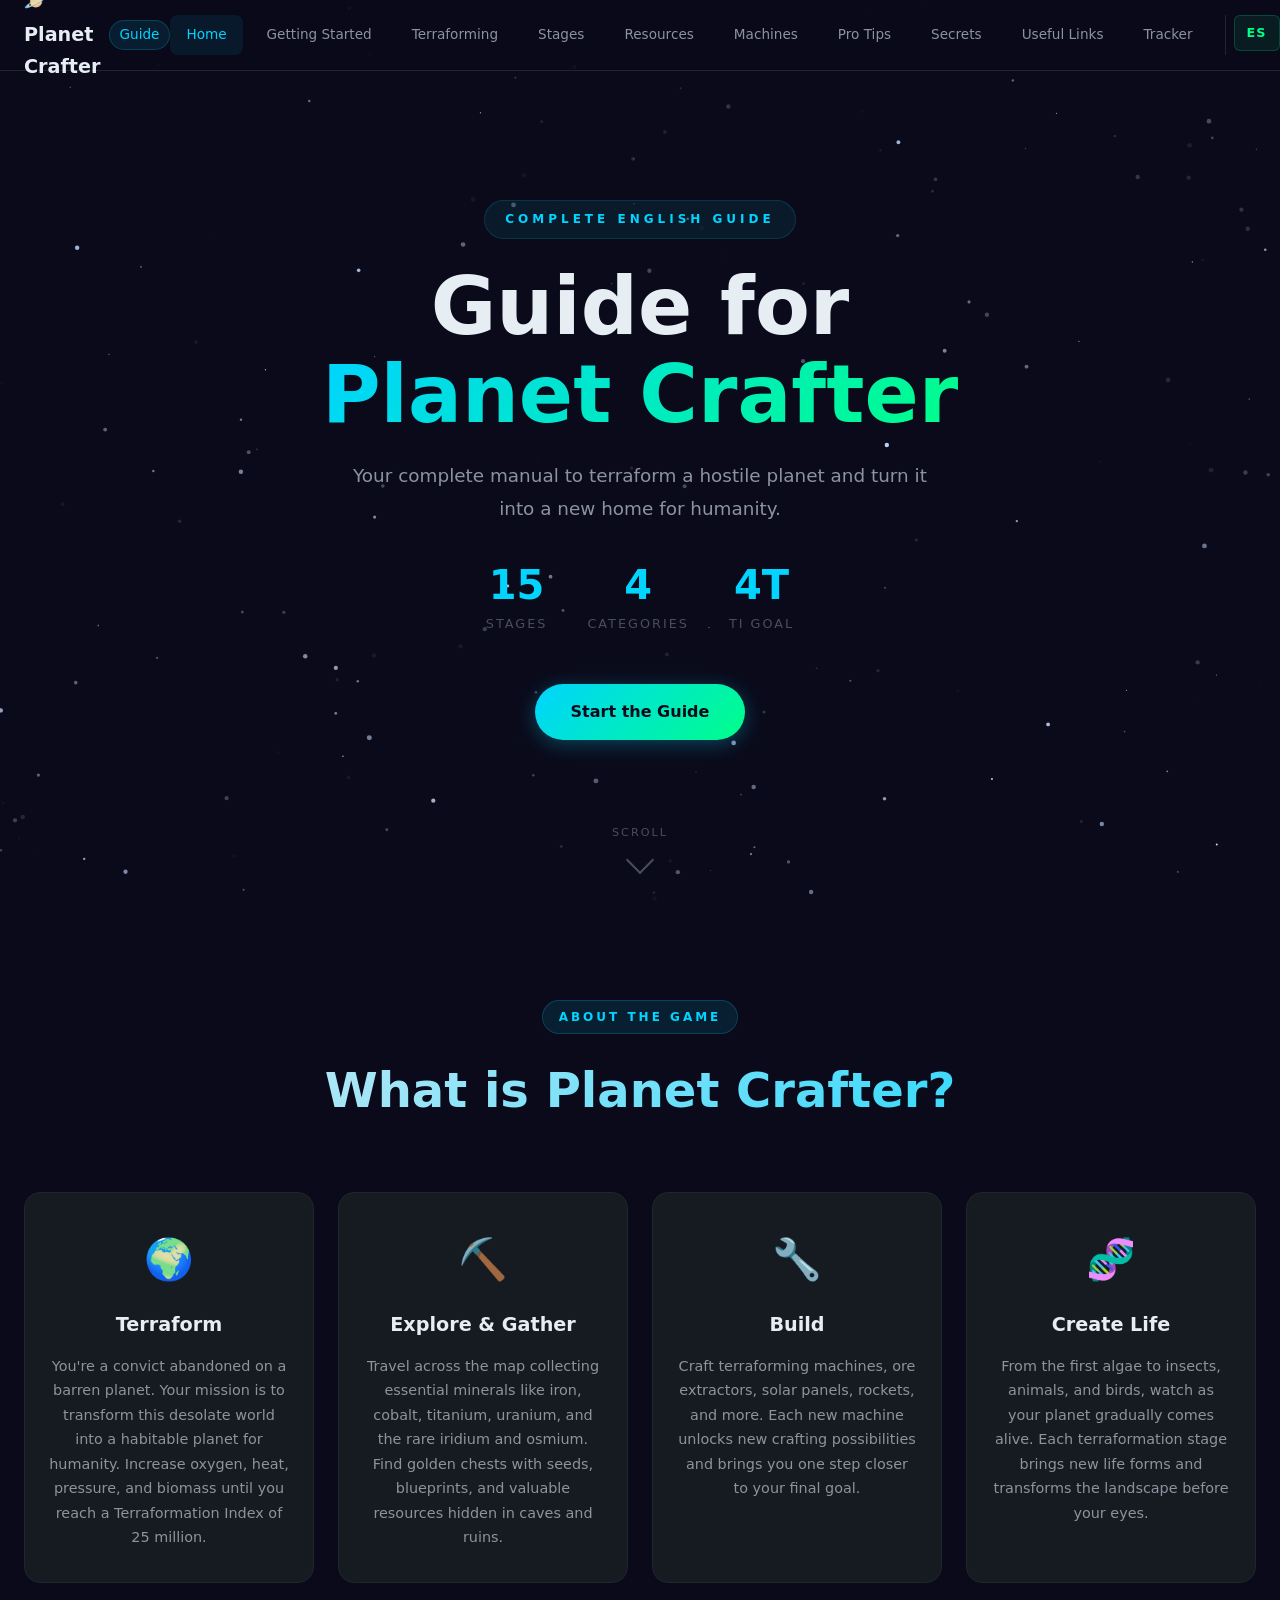
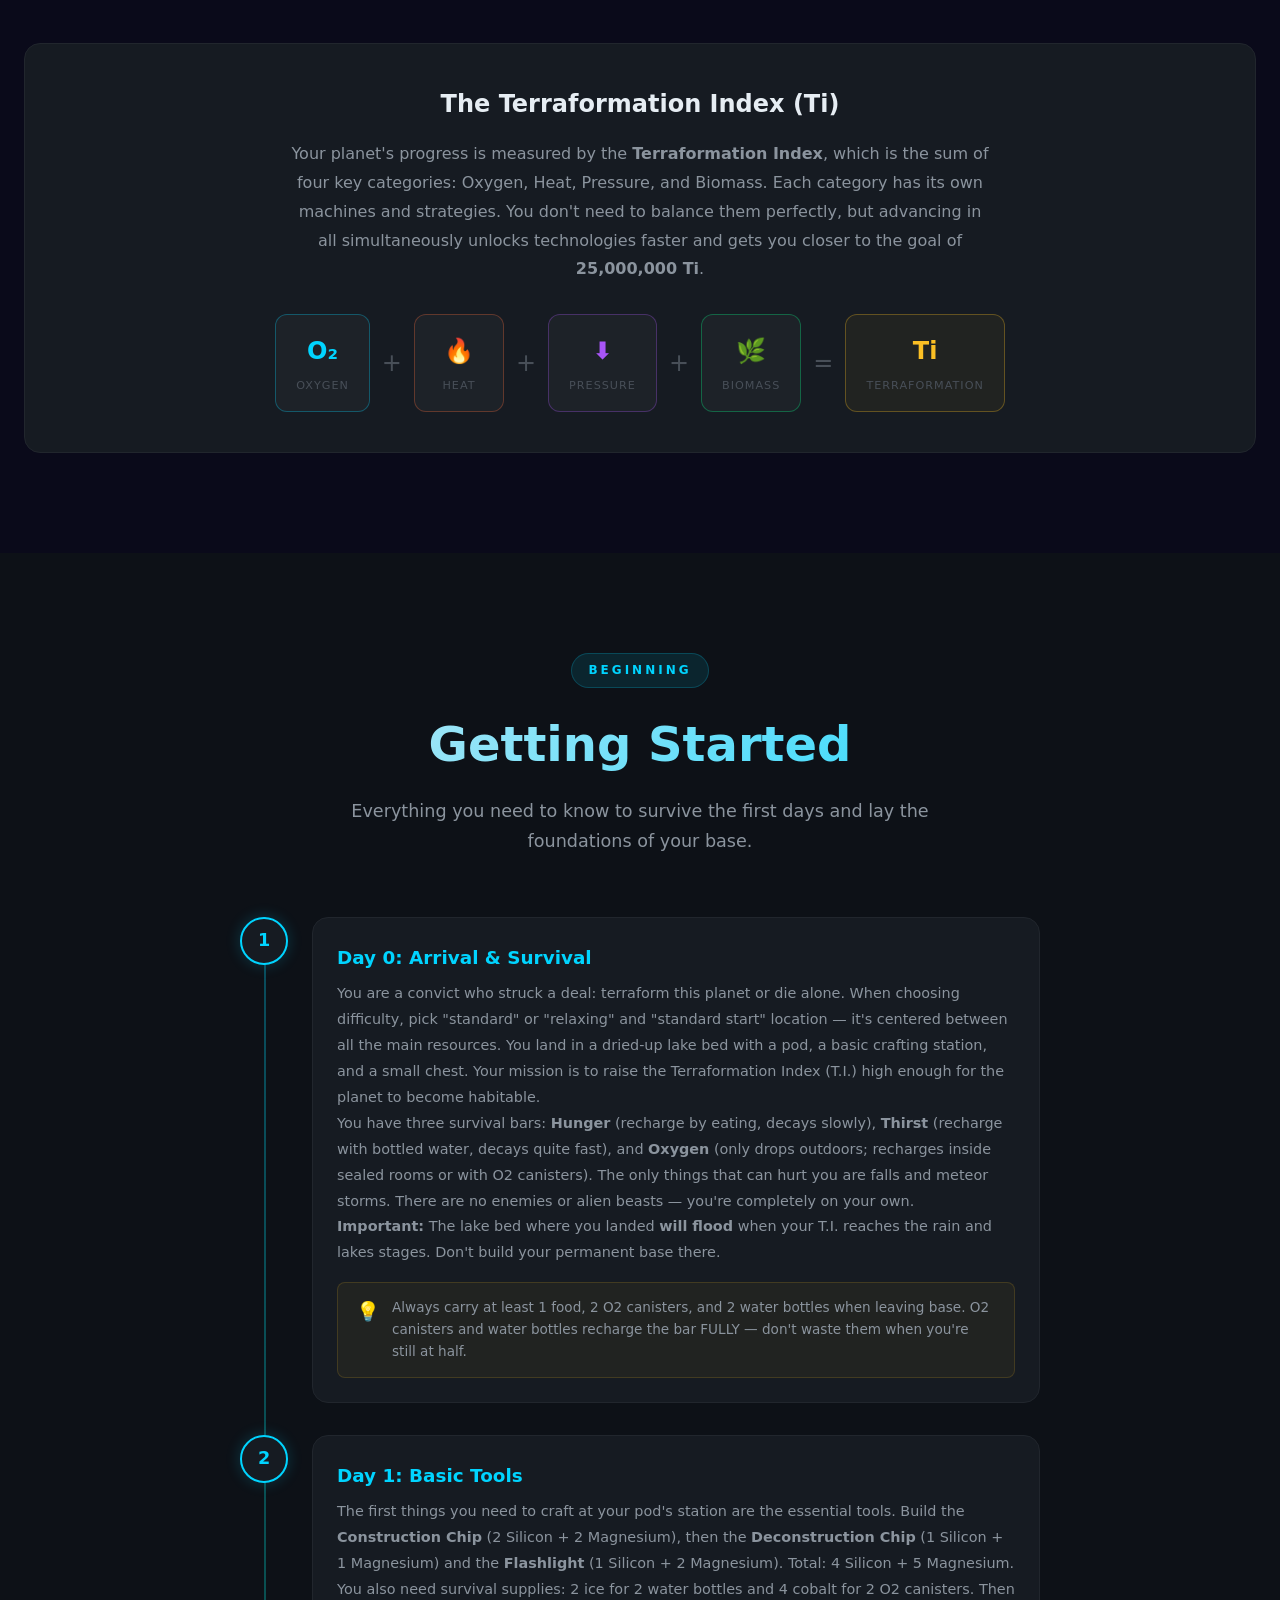
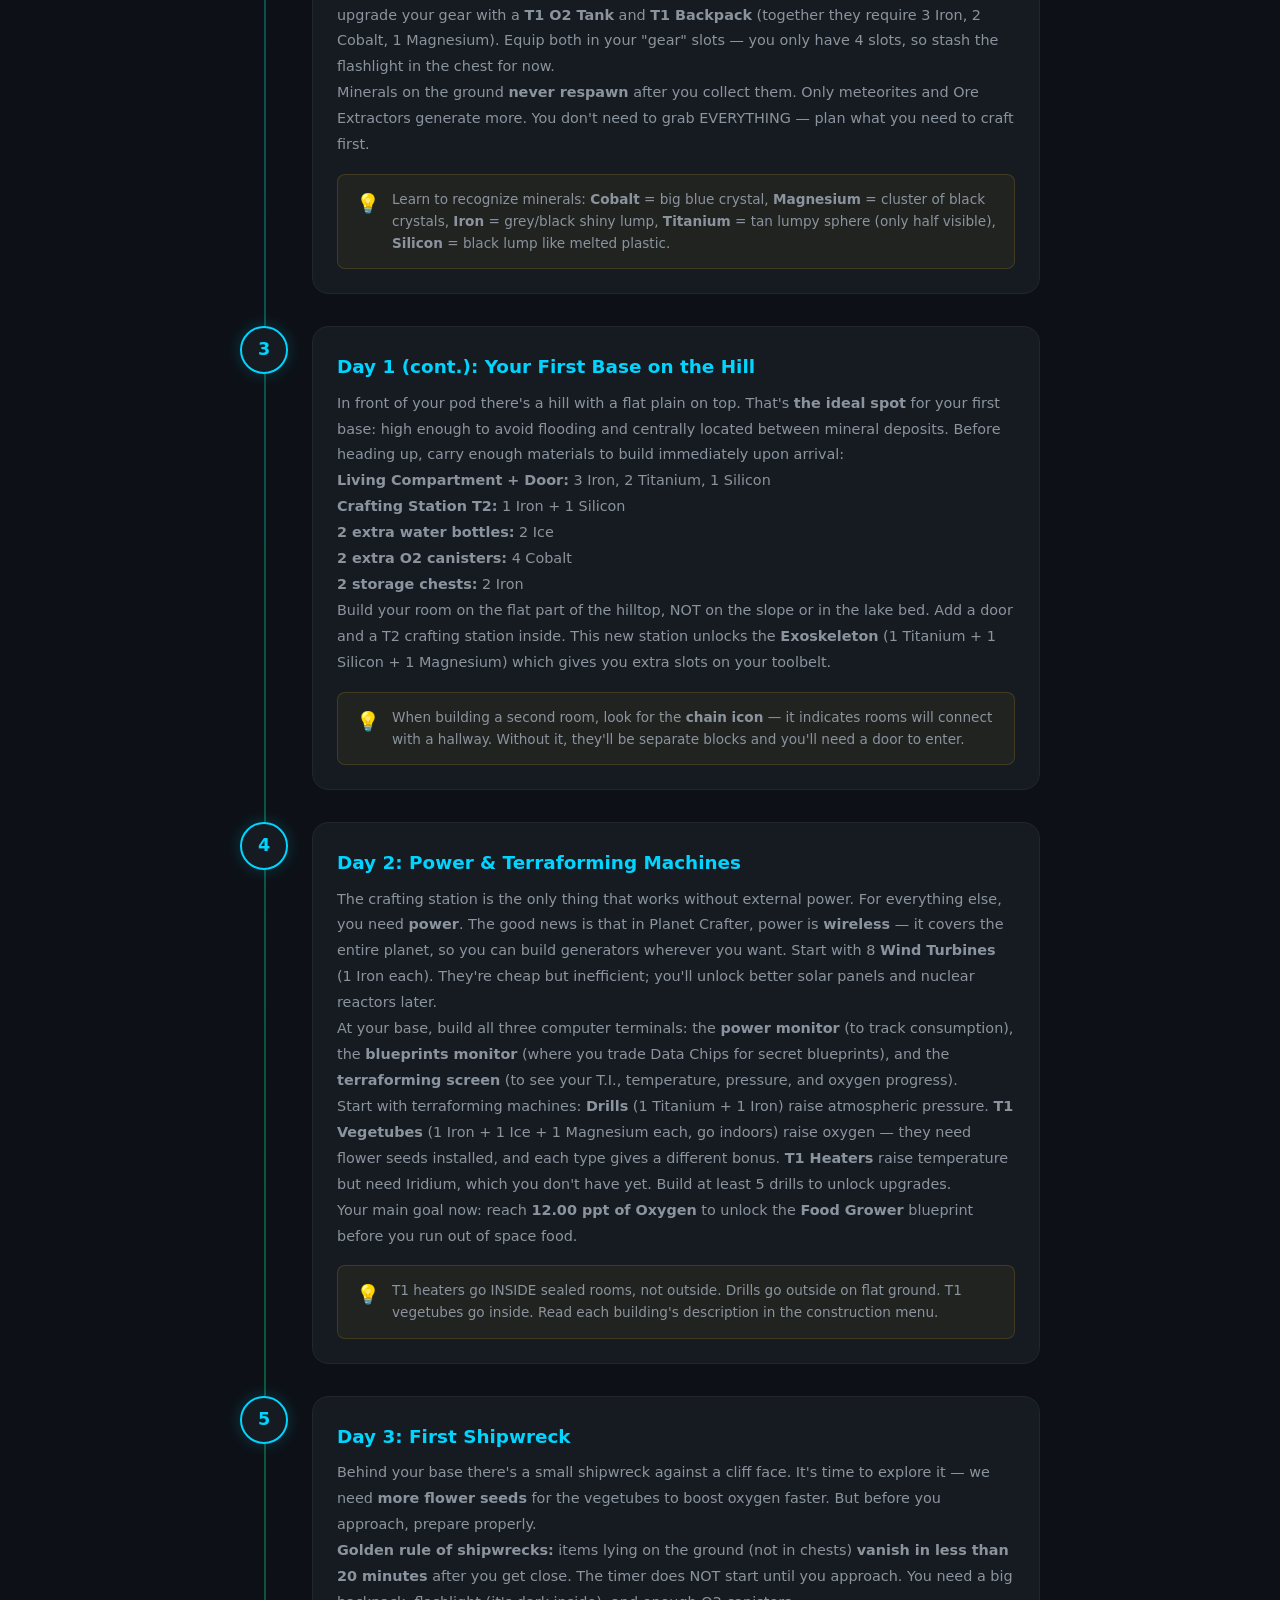
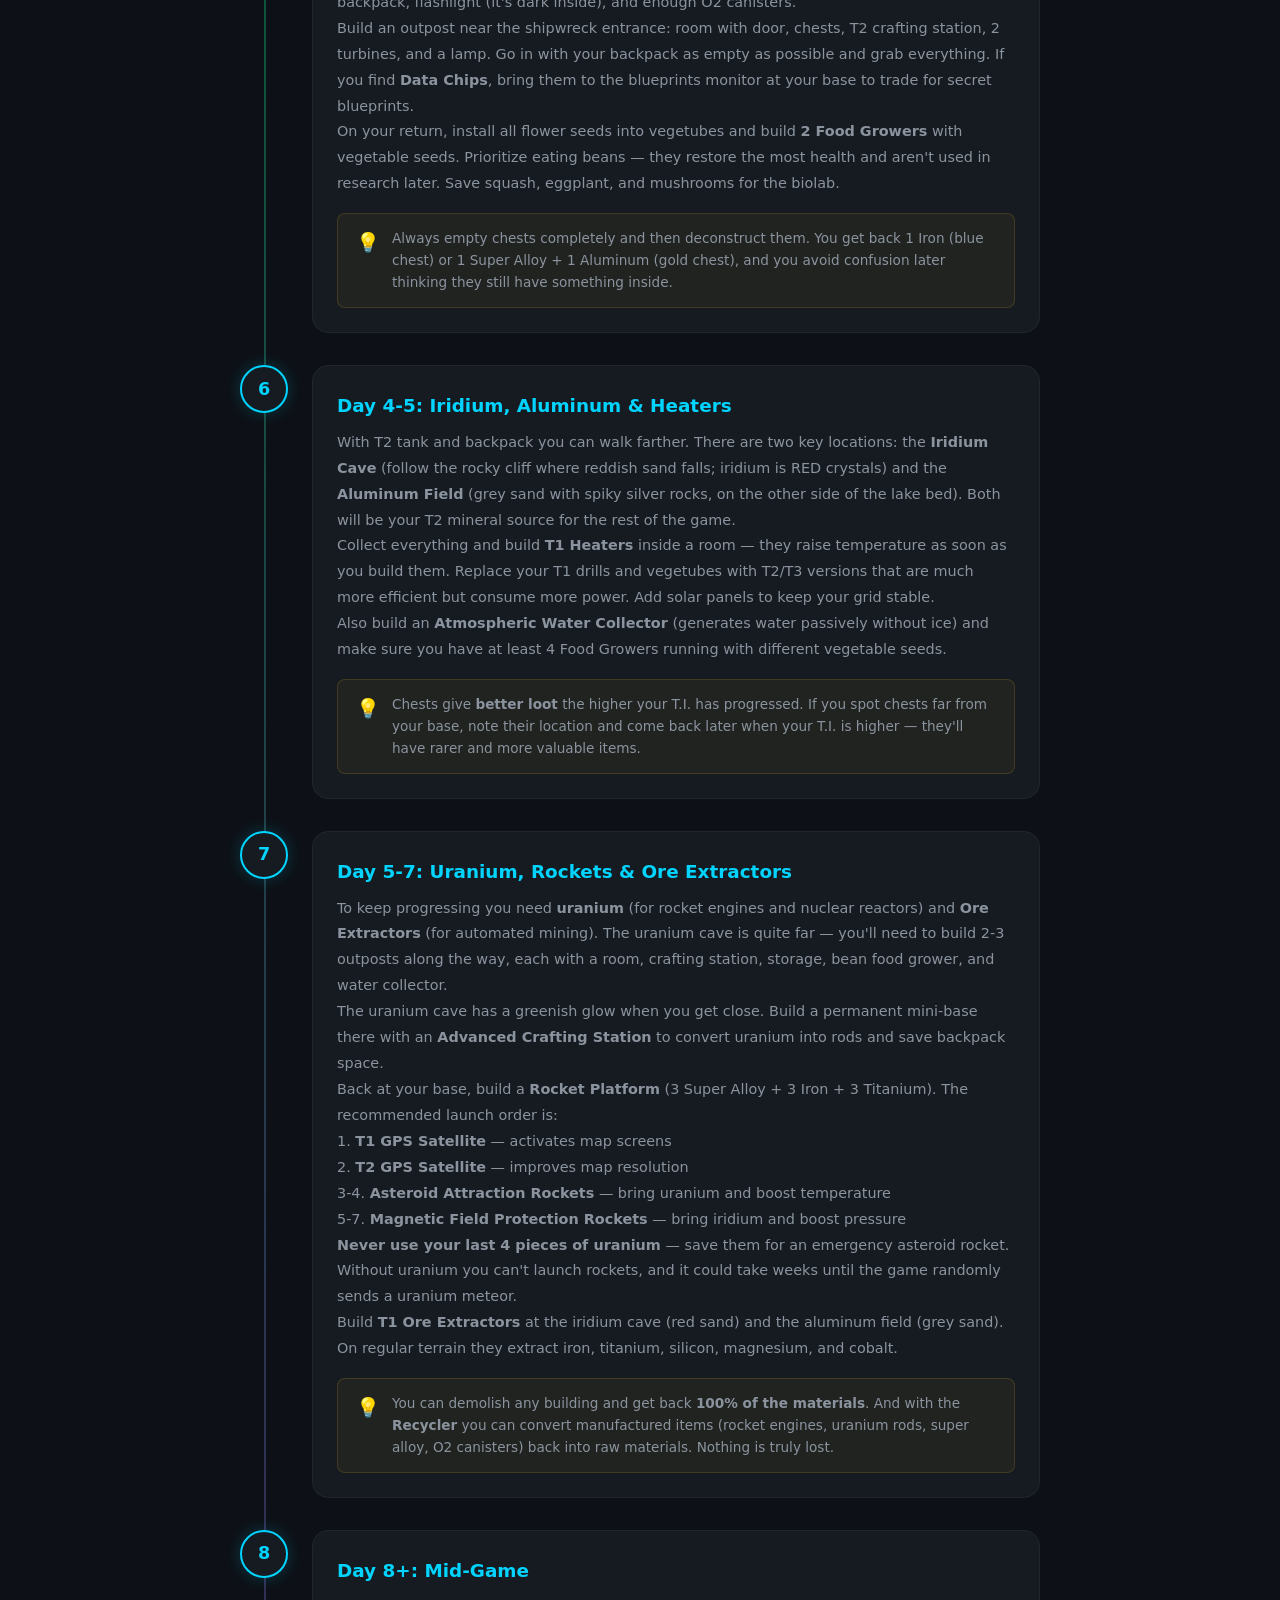
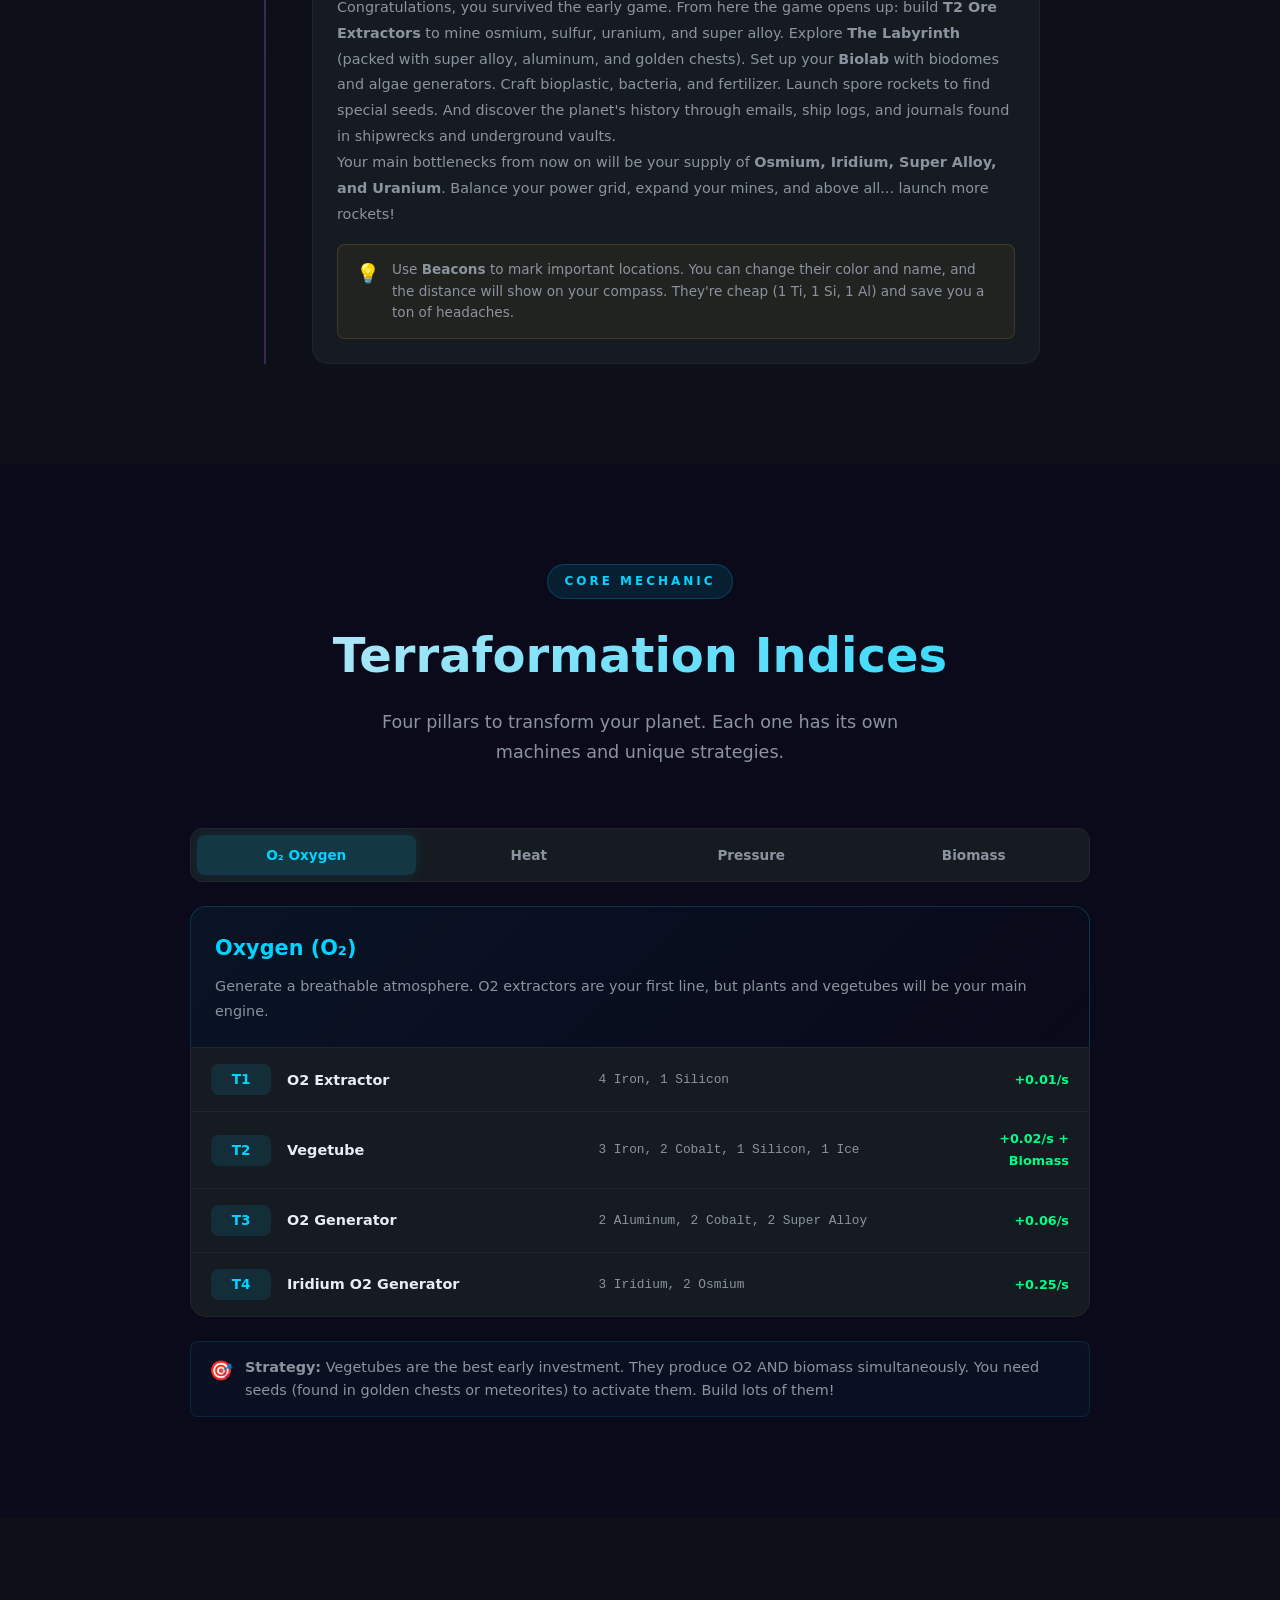
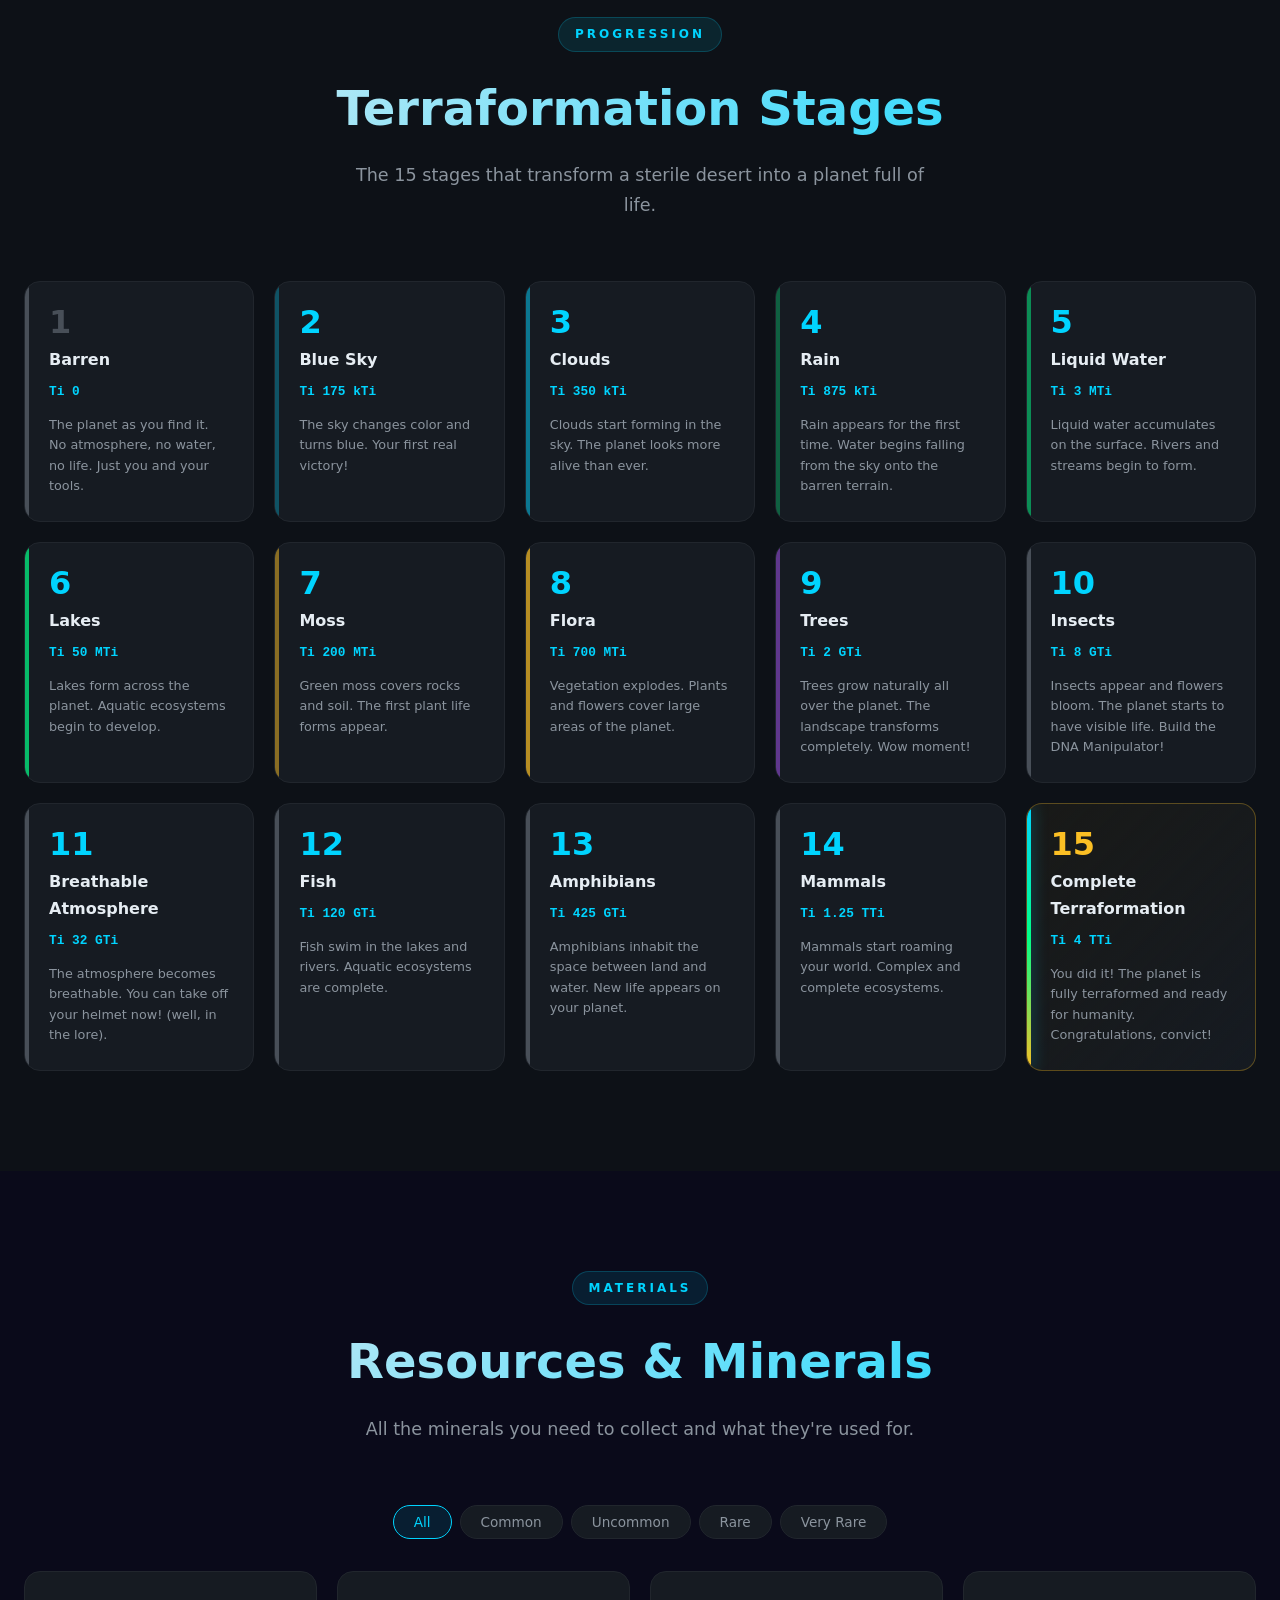
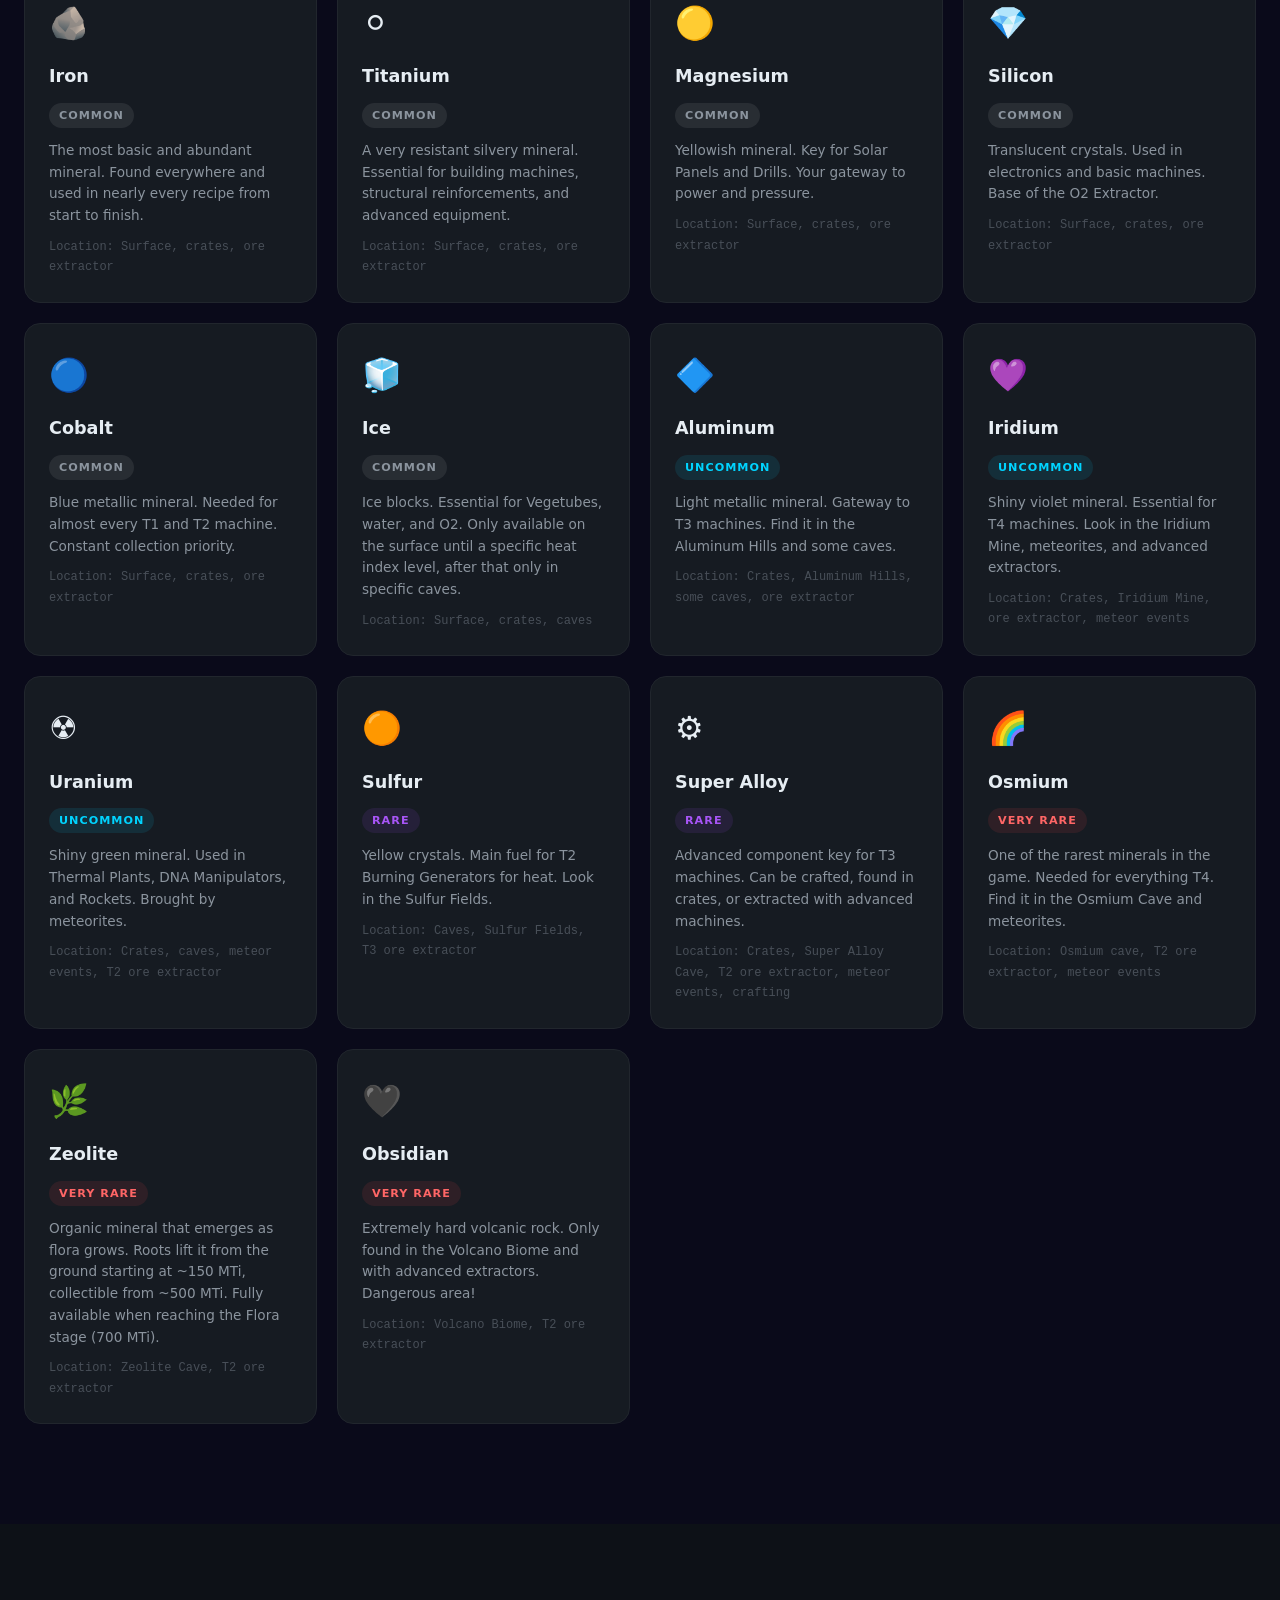
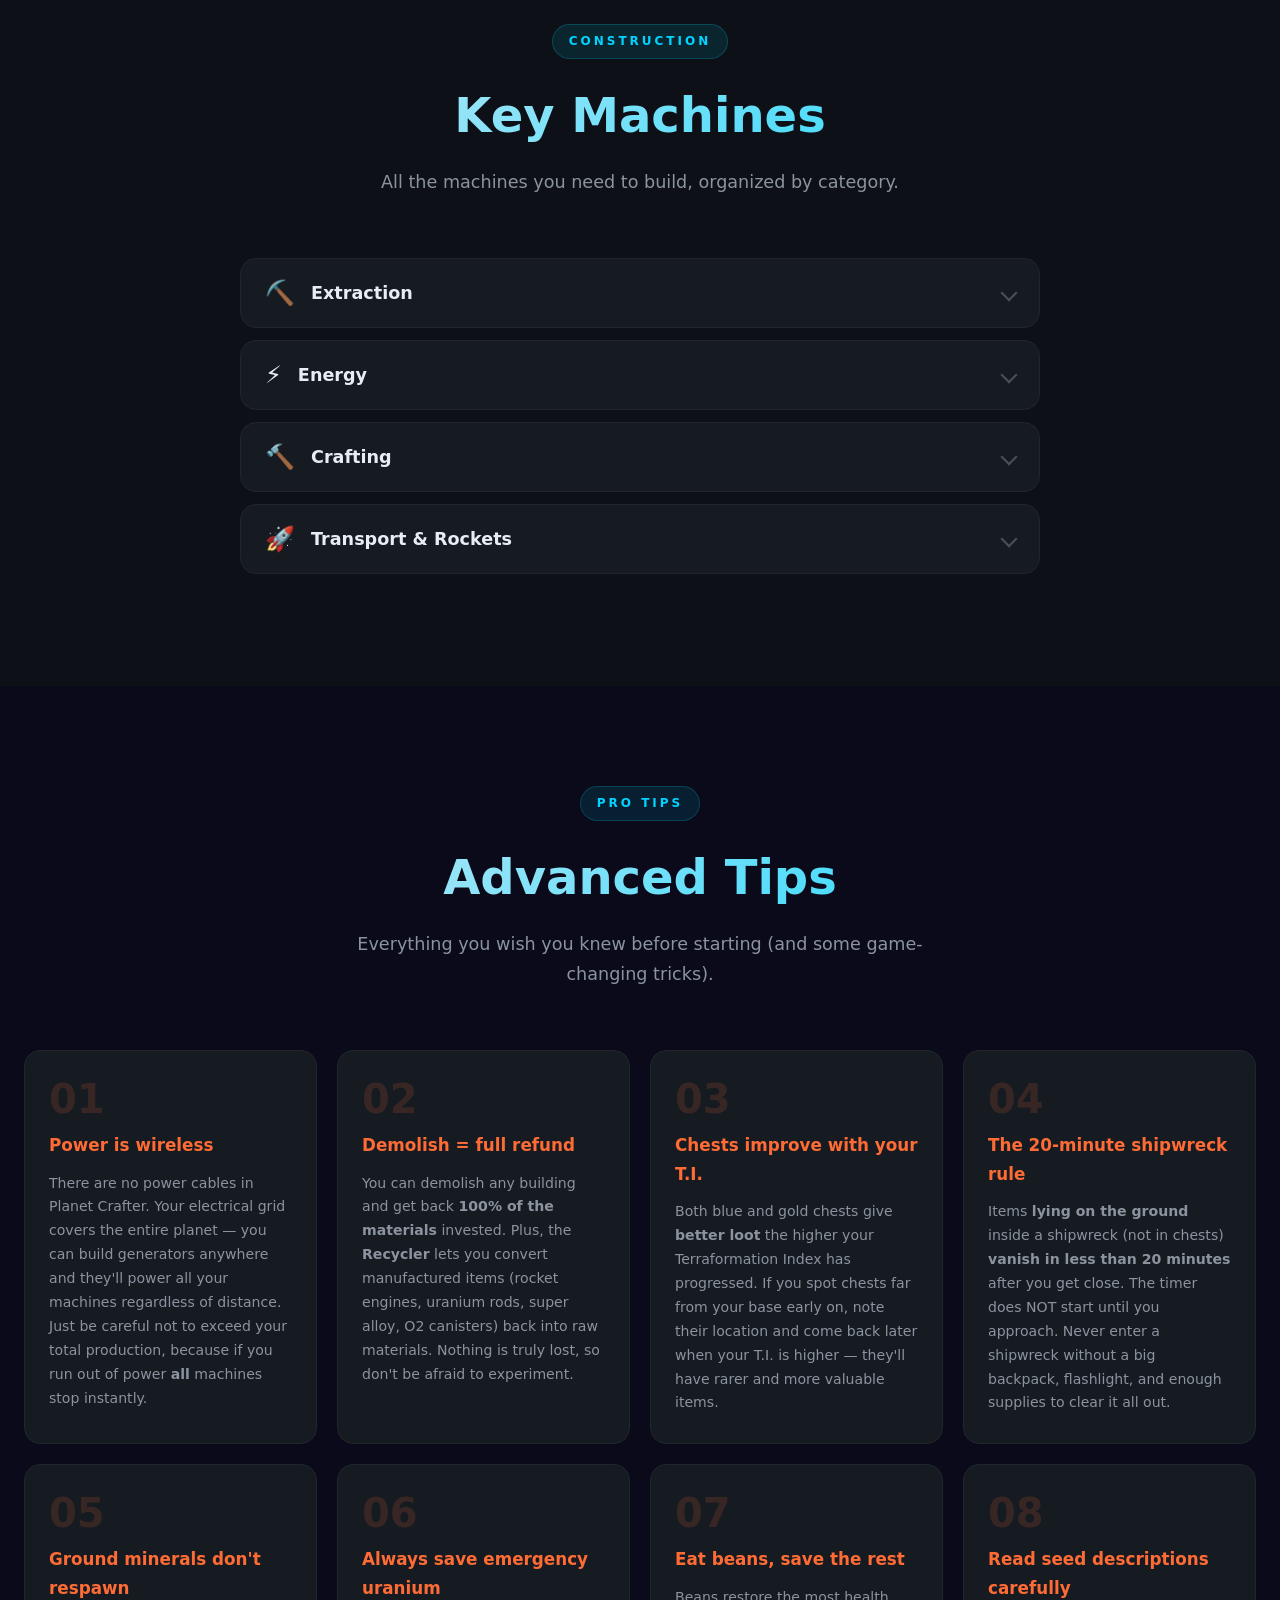
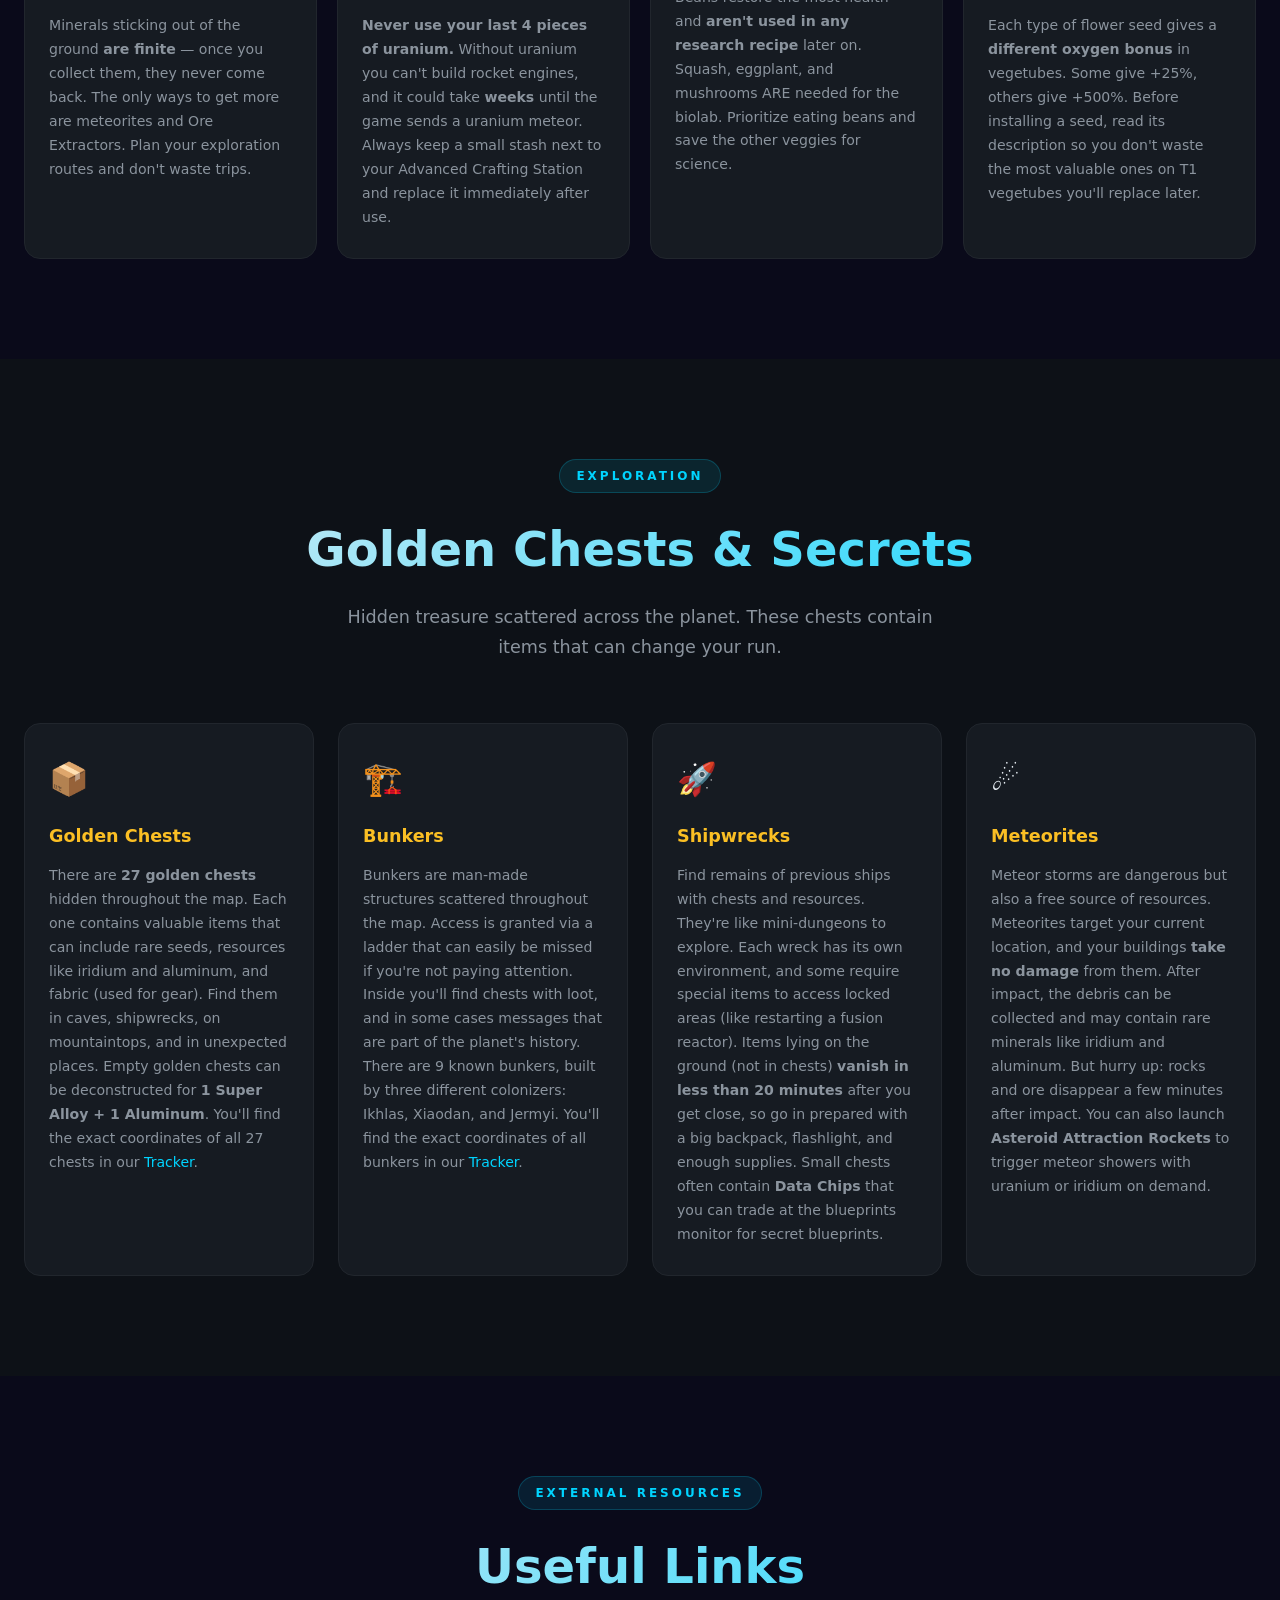
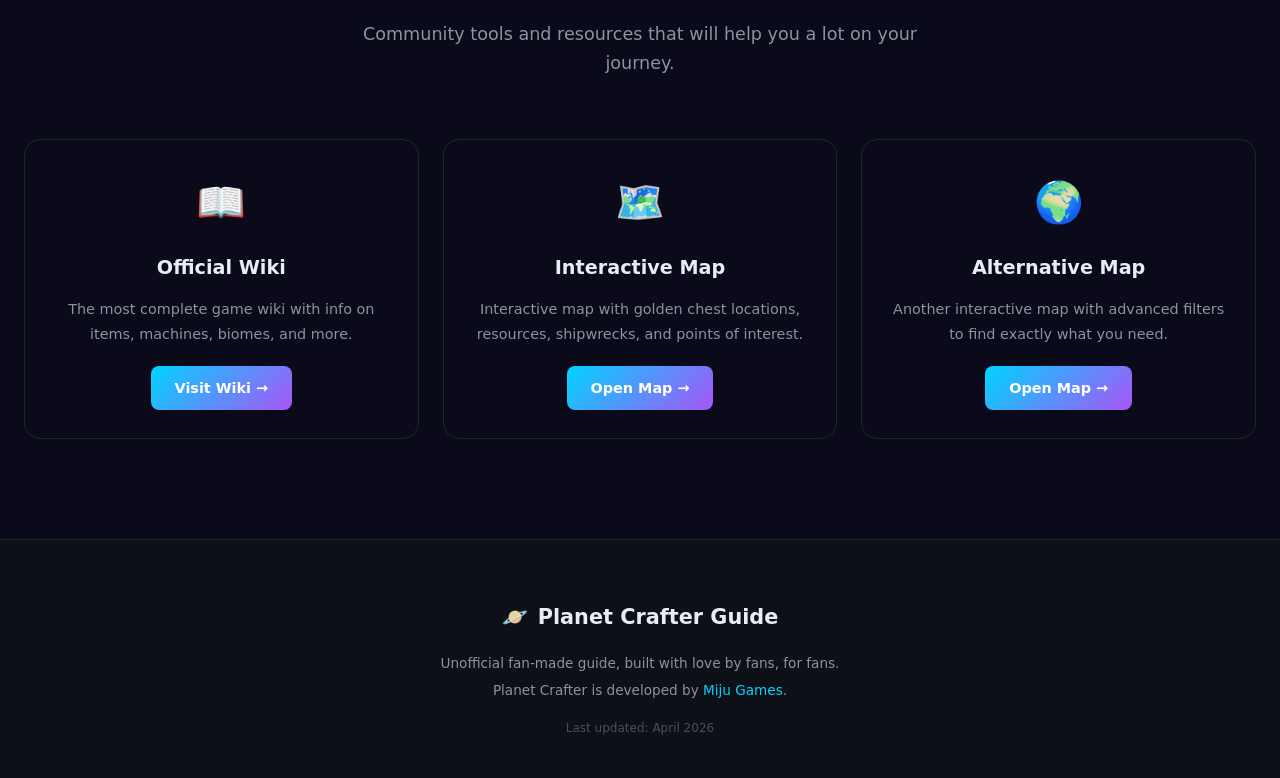
==== commit 92020277: "fix: tracker syntax error + simplify bunker cards" ====
--- a/en.html
+++ b/en.html
@@ -924,18 +924,7 @@
                 <div class="secret-card">
                     <div class="secret-icon">🏗️</div>
                     <h4>Bunkers</h4>
-                    <p>Bunkers are man-made structures scattered throughout the map. Access is granted via a ladder that can easily be missed if you're not paying attention. Inside you'll find chests with loot, and in some cases messages that are part of the planet's history. There are 9 known bunkers:</p>
-                    <ul class="coord-list">
-                        <li><strong>Dune Desert (1170:8:1288)</strong> — 1 room (built by Ikhlas)</li>
-                        <li><strong>The Highlands (1135:15:2355)</strong> — 2 rooms connected by cave (Ikhlas)</li>
-                        <li><strong>Gate Desert (700:35:-882)</strong> — 2 rooms (submerged) (Ikhlas)</li>
-                        <li><strong>Meteor Crater (-304:4:1342)</strong> — 2 rooms (submerged) (Ikhlas)</li>
-                        <li><strong>Meteor Crater (-578:88:1523)</strong> — large complex with Golden Effigy (Ikhlas)</li>
-                        <li><strong>Cenote (-130:-4:2174)</strong> — biodome (submerged) (Ikhlas)</li>
-                        <li><strong>Wasteland (-318:35:-700)</strong> — large complex (Xiaodan)</li>
-                        <li><strong>Volcano (-863:91:-419)</strong> — large complex (Xiaodan)</li>
-                        <li><strong>Lush Desert (114:53:-1608)</strong> — 2 rooms connected by cave (Jermyi)</li>
-                    </ul>
+                    <p>Bunkers are man-made structures scattered throughout the map. Access is granted via a ladder that can easily be missed if you're not paying attention. Inside you'll find chests with loot, and in some cases messages that are part of the planet's history. There are 9 known bunkers, built by three different colonizers: Ikhlas, Xiaodan, and Jermyi. You'll find the exact coordinates of all bunkers in our <a href="tracker.html" style="color: var(--accent-cyan);">Tracker</a>.</p>
                 </div>
                 <div class="secret-card">
                     <div class="secret-icon">🚀</div>
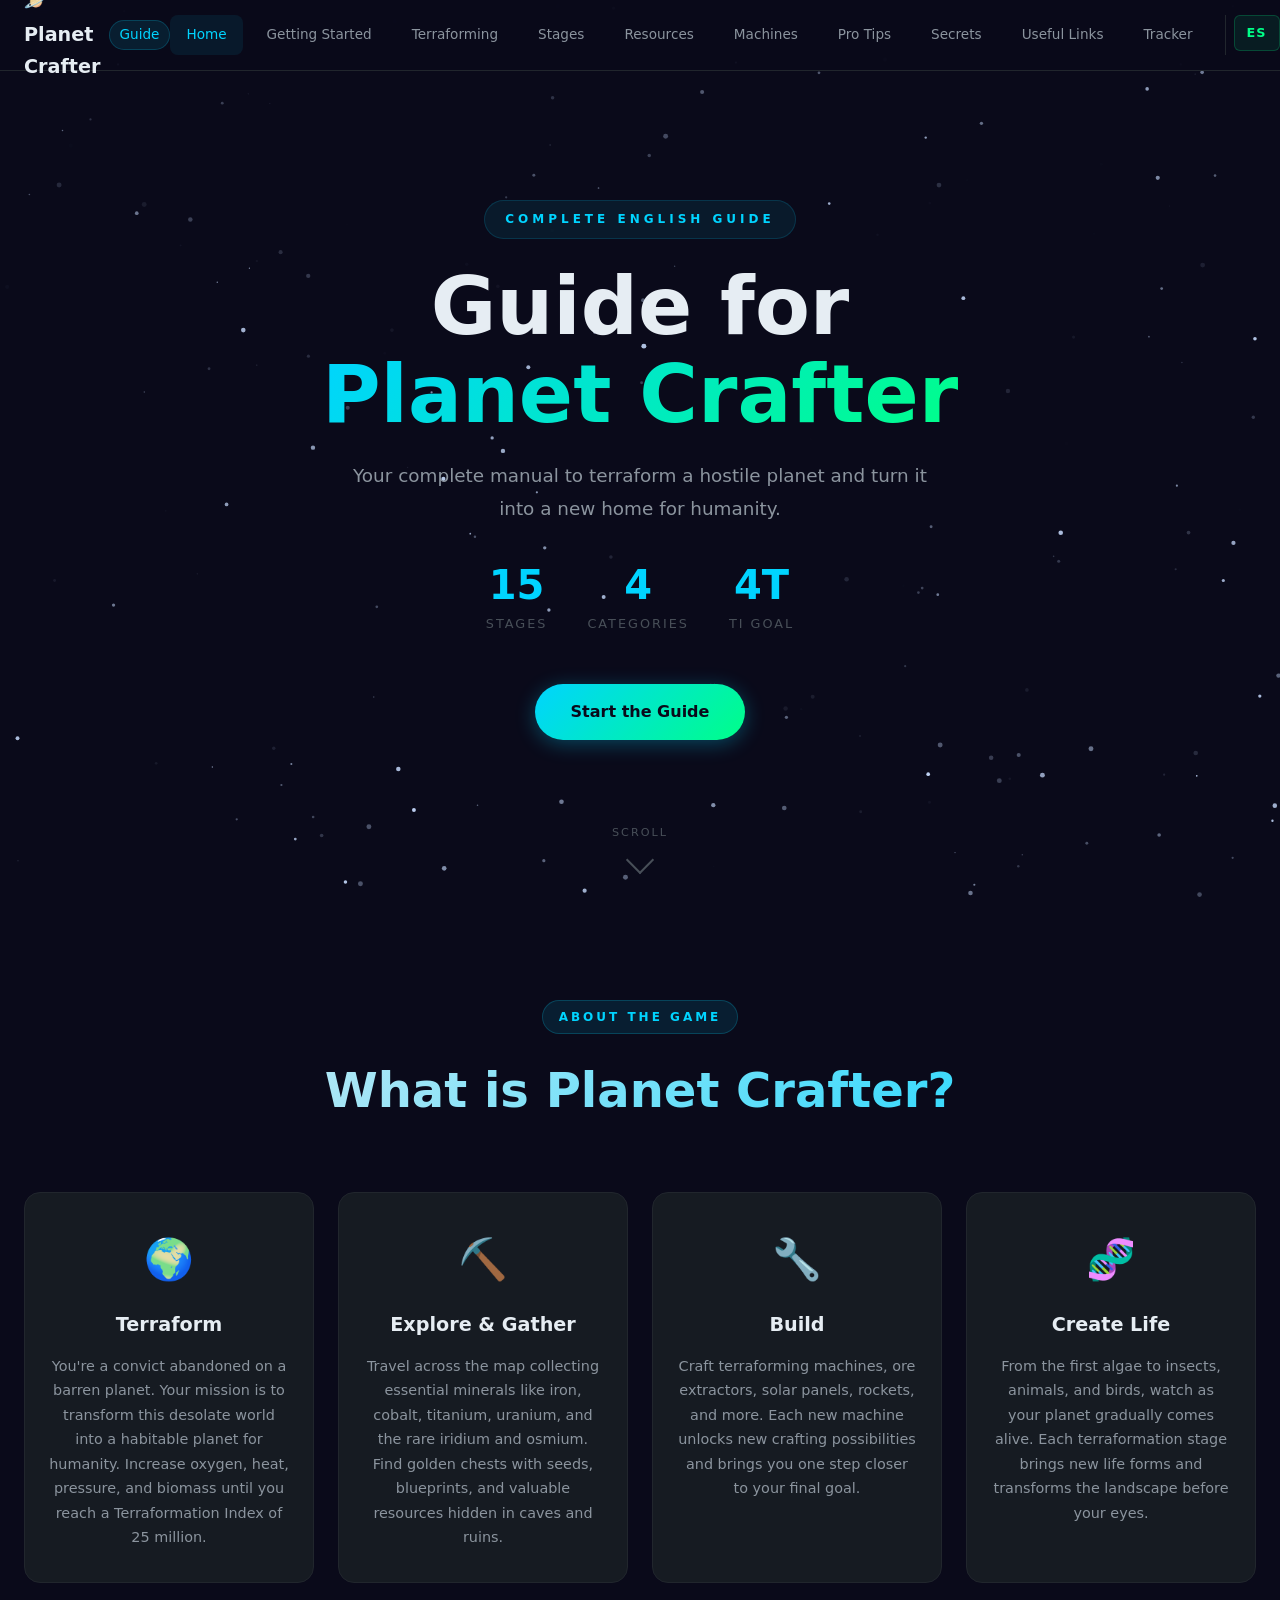
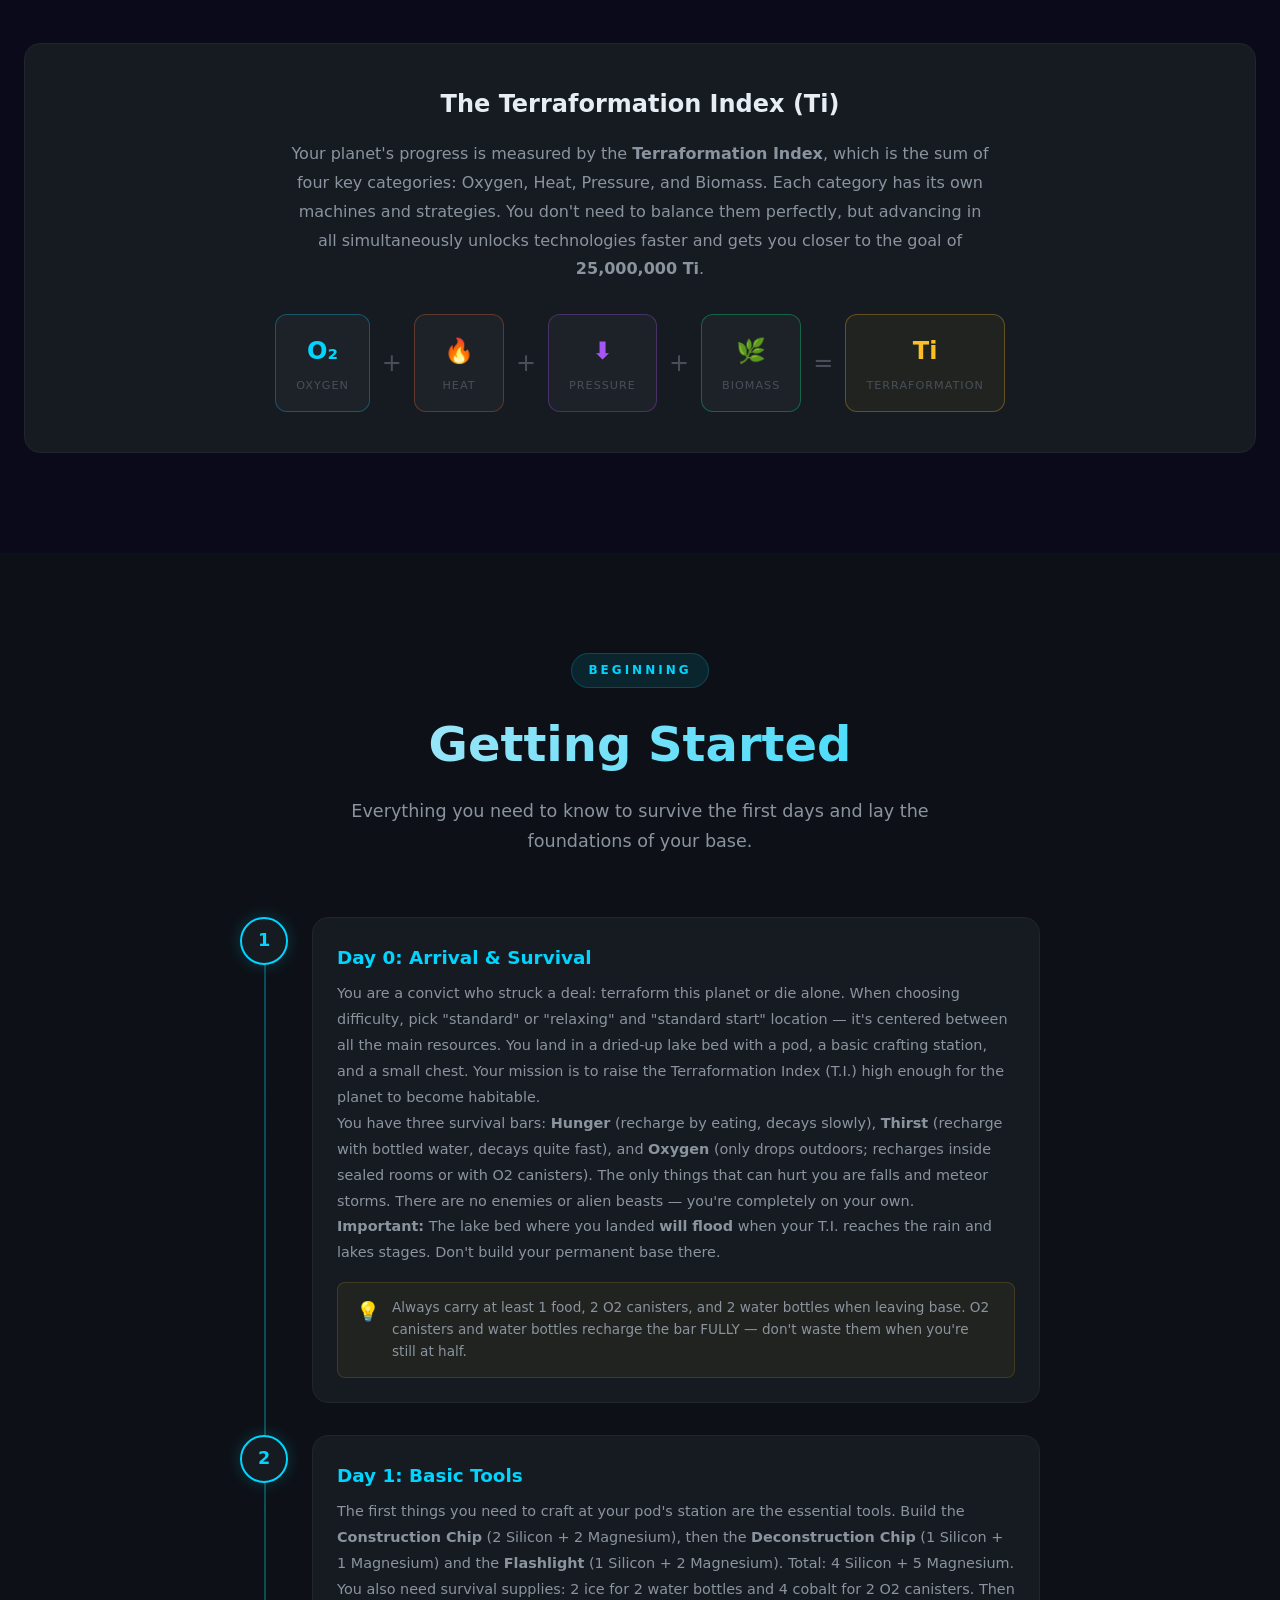
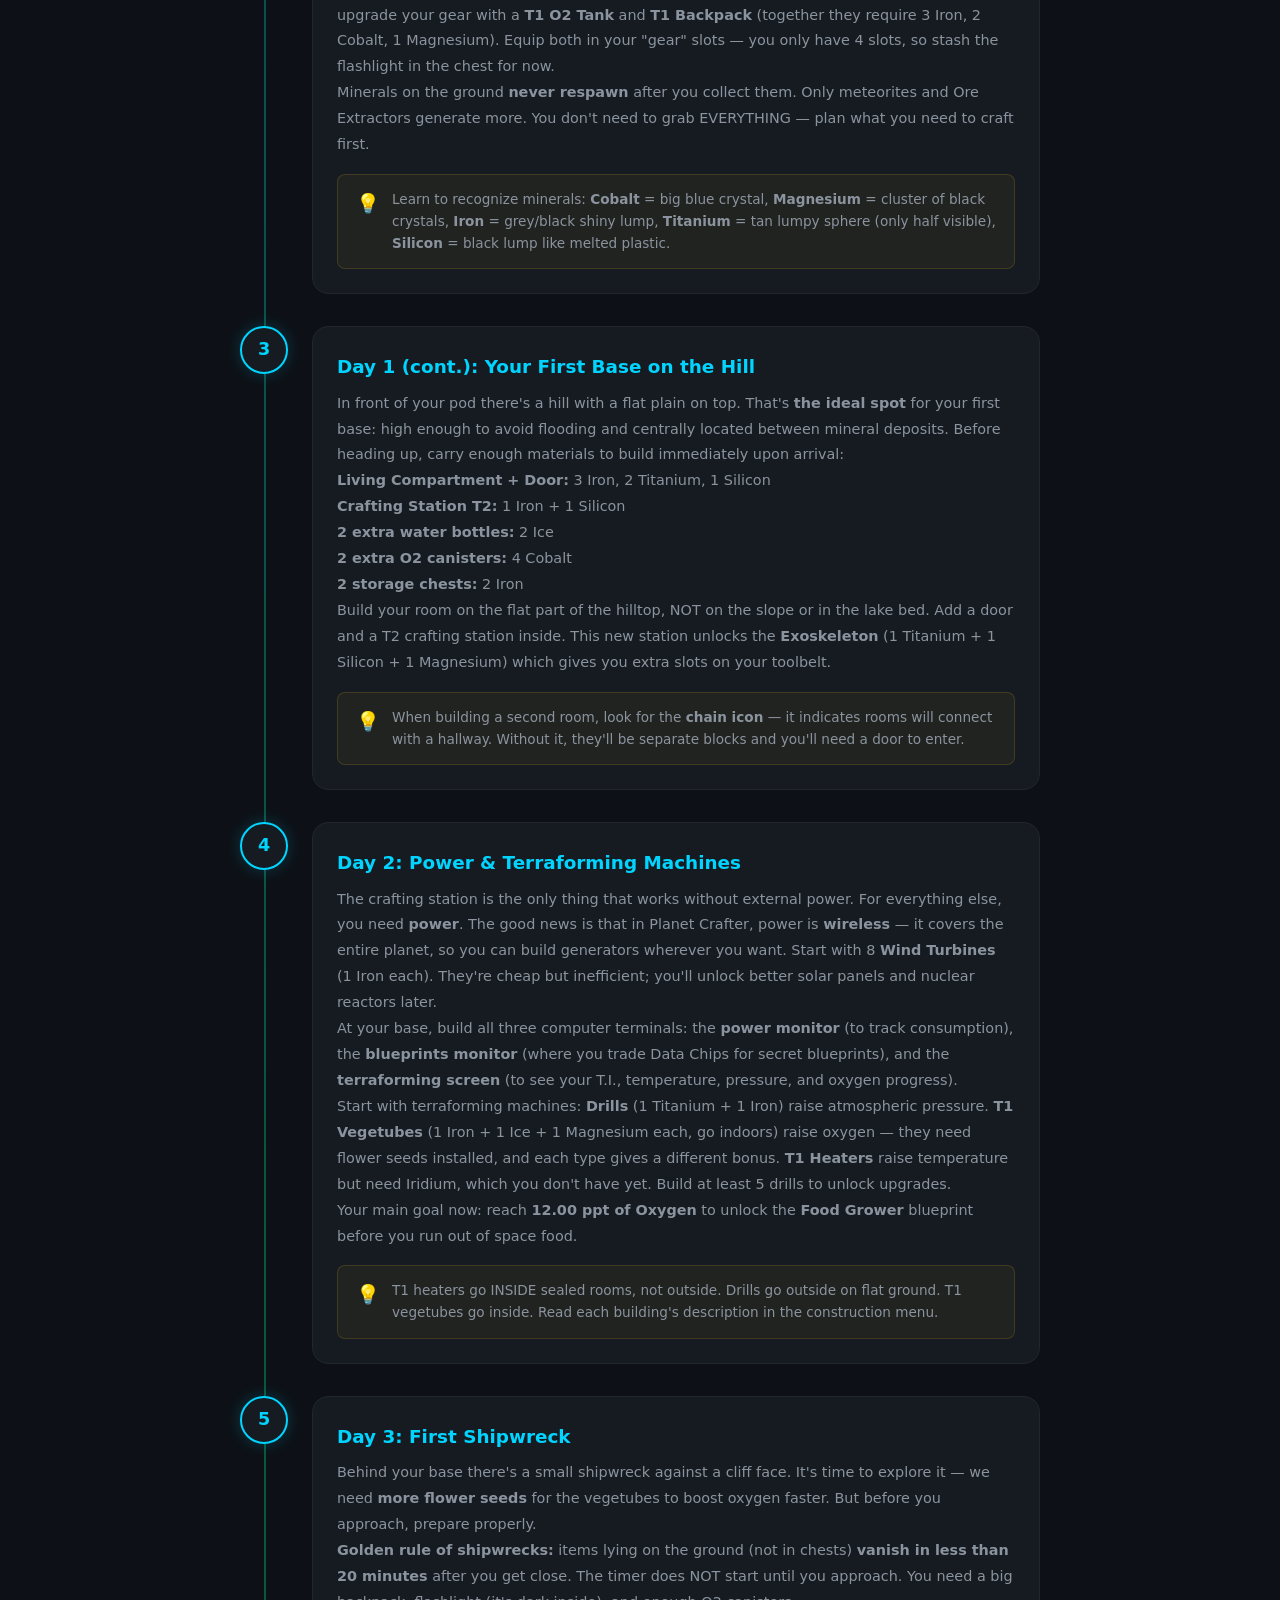
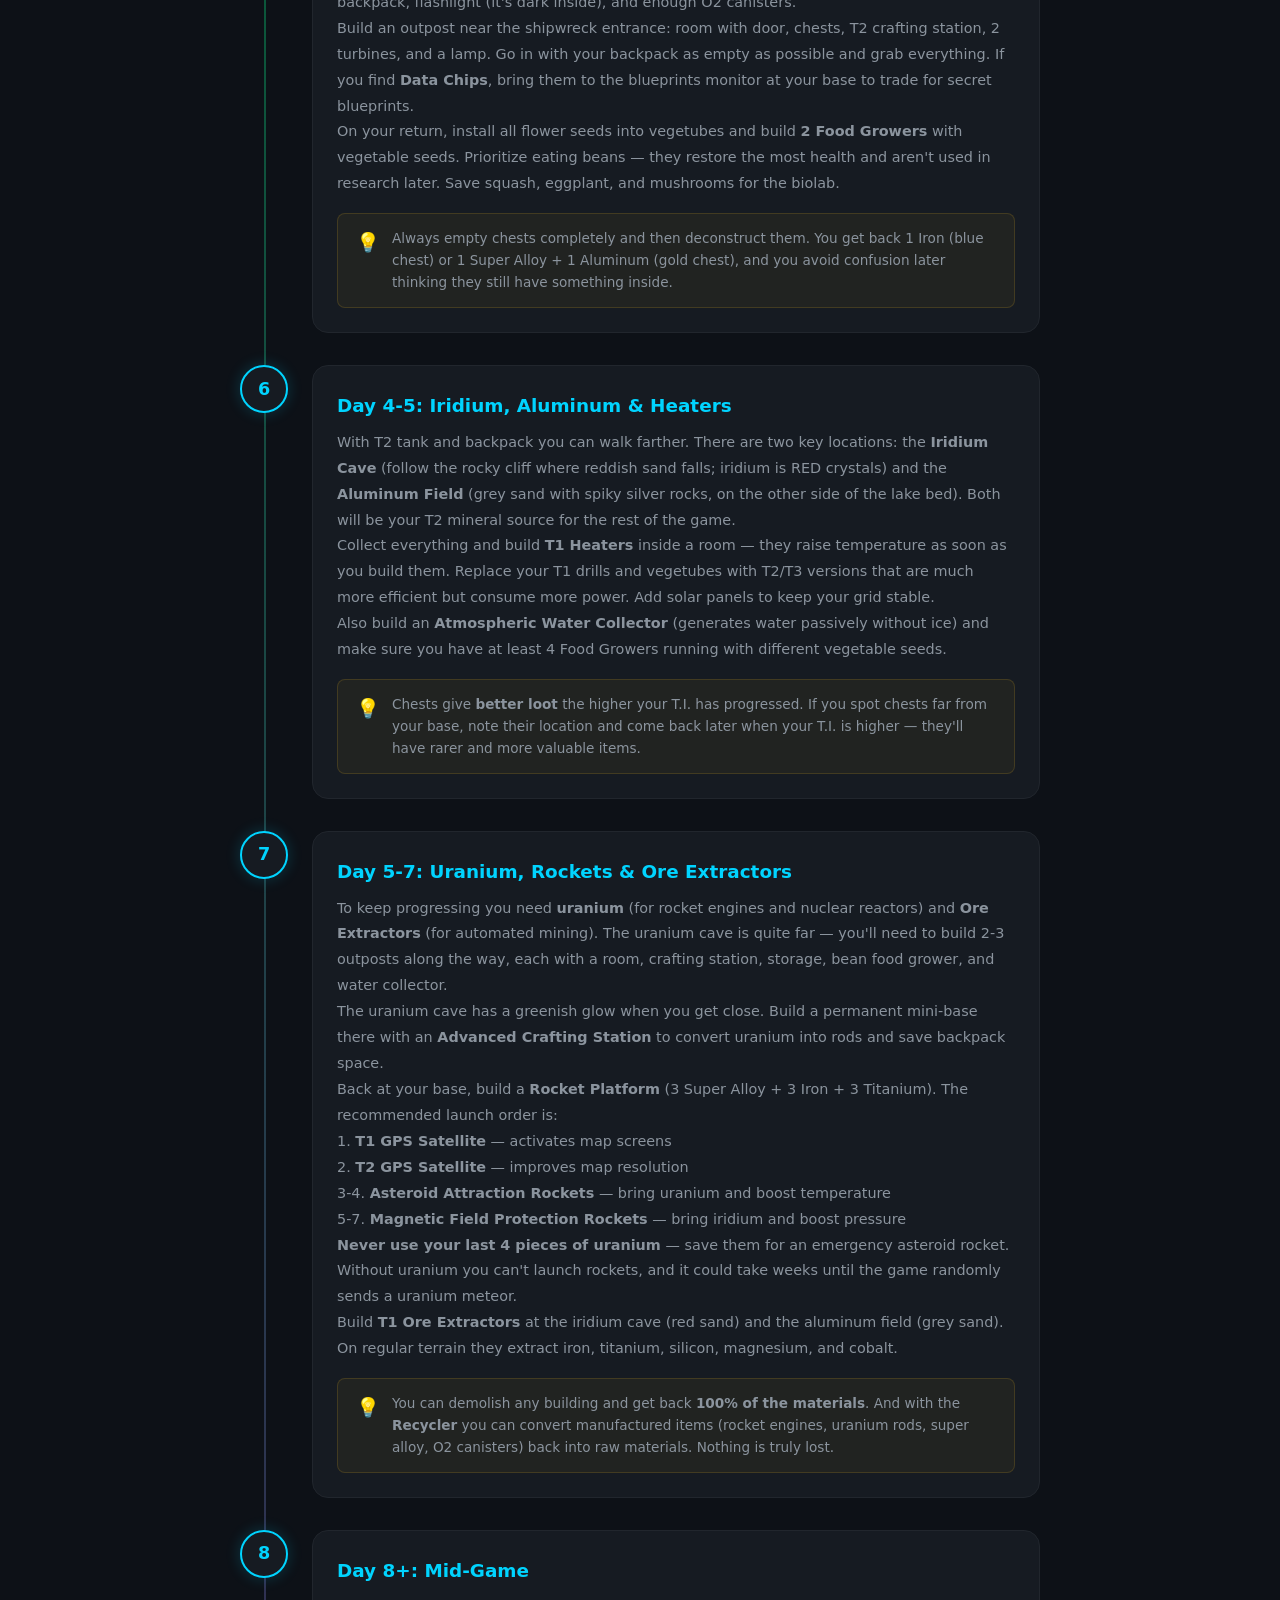
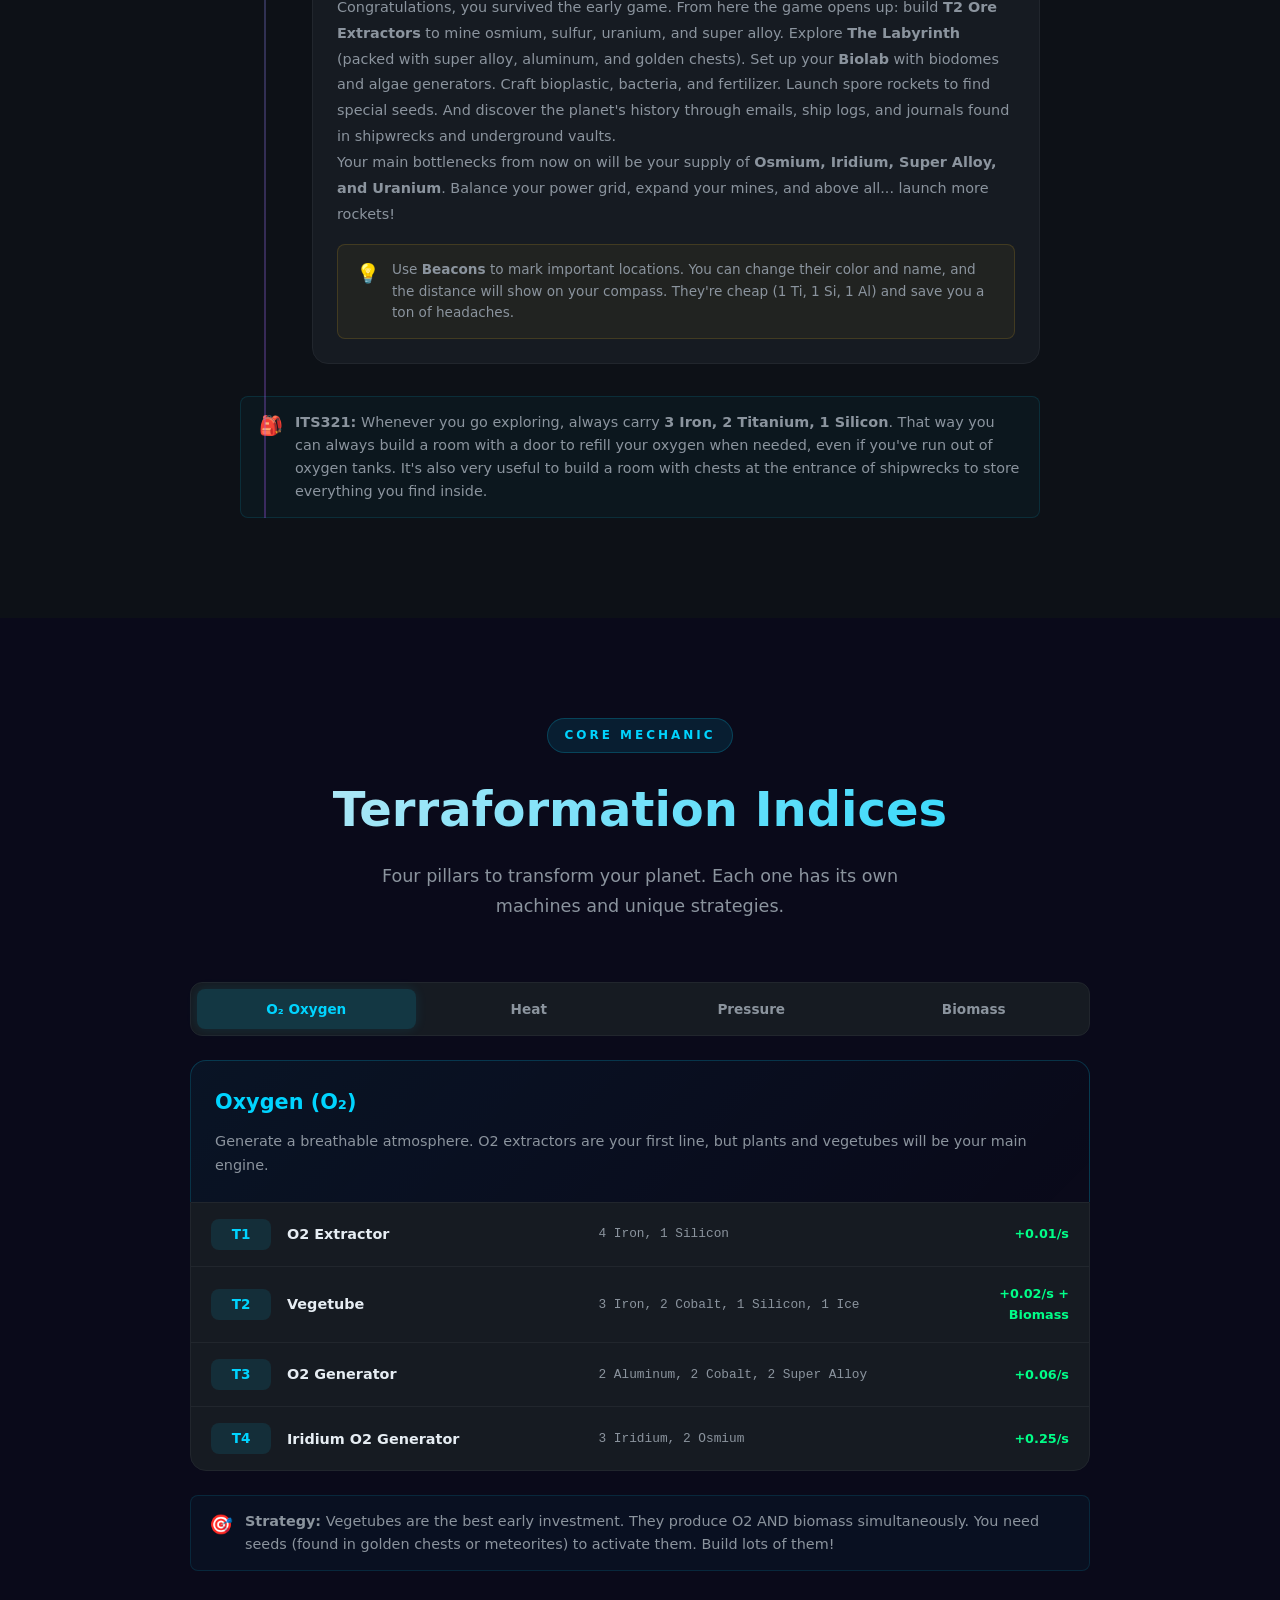
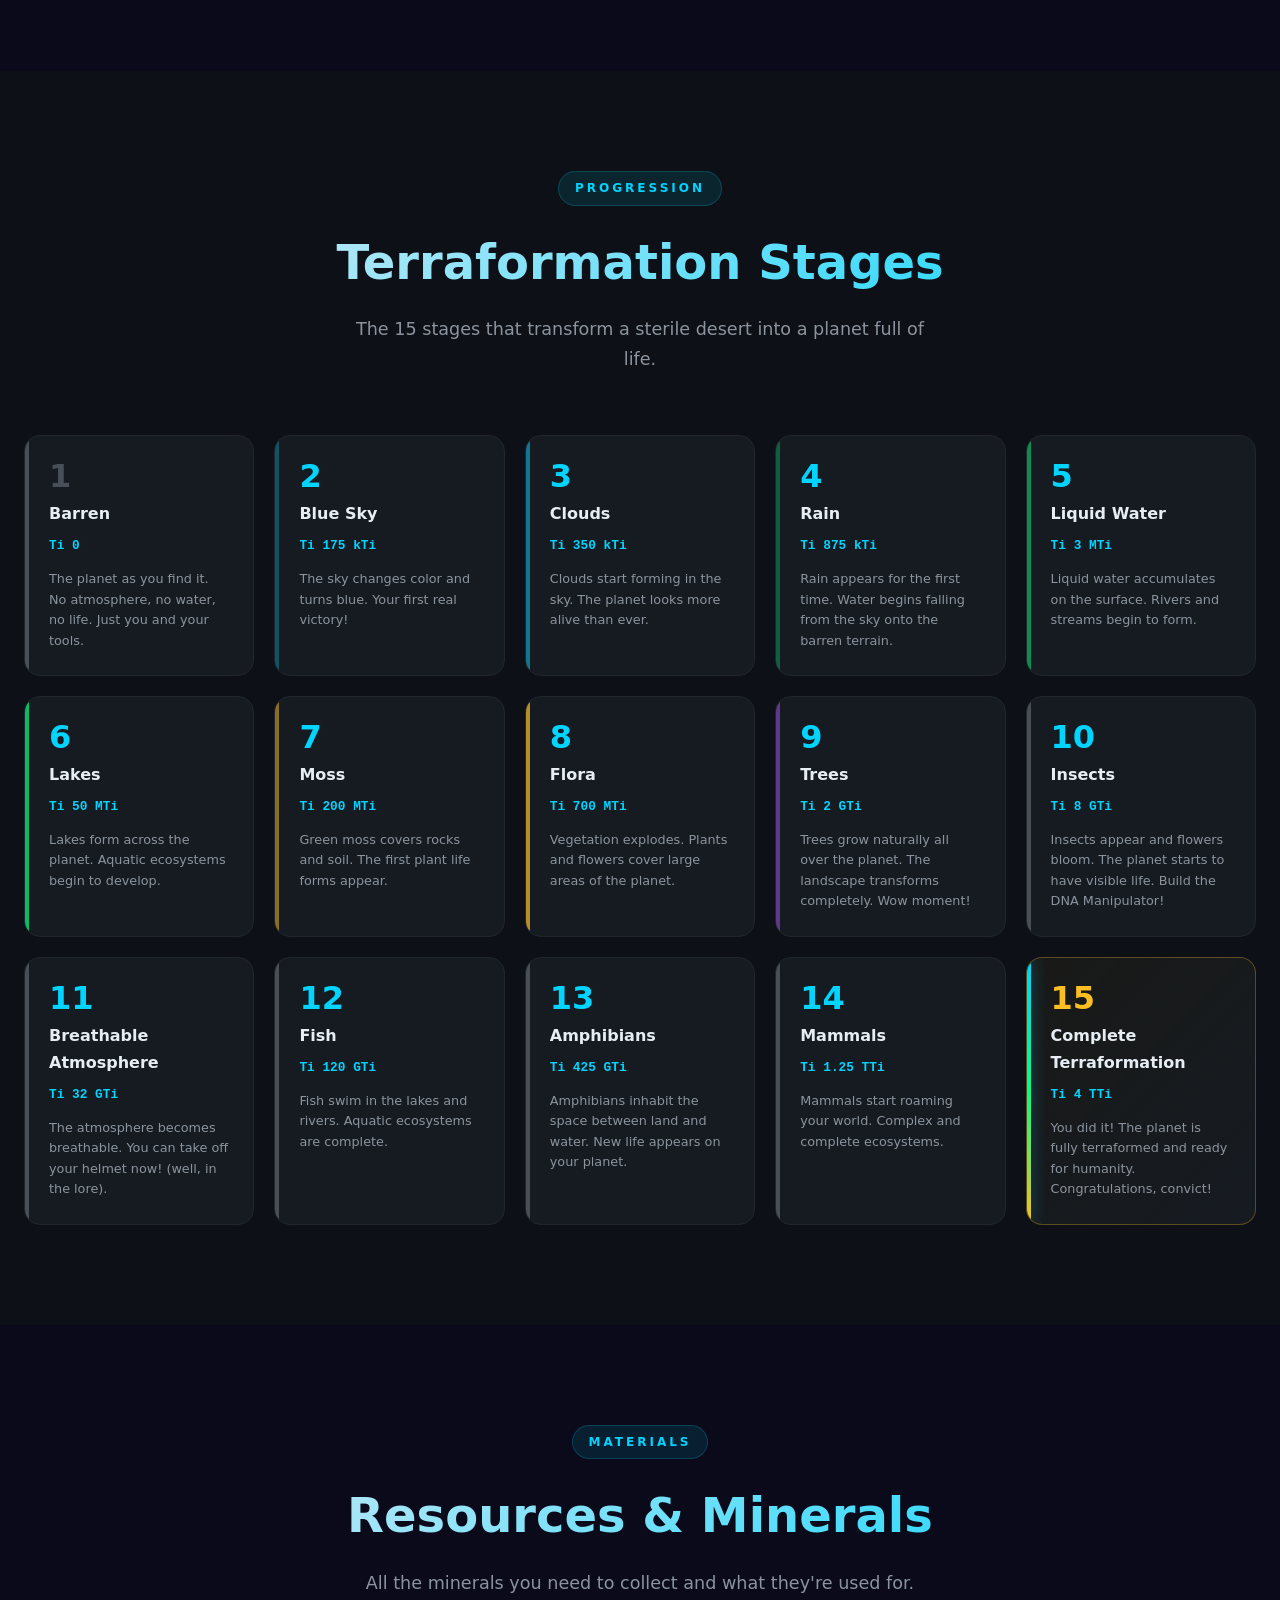
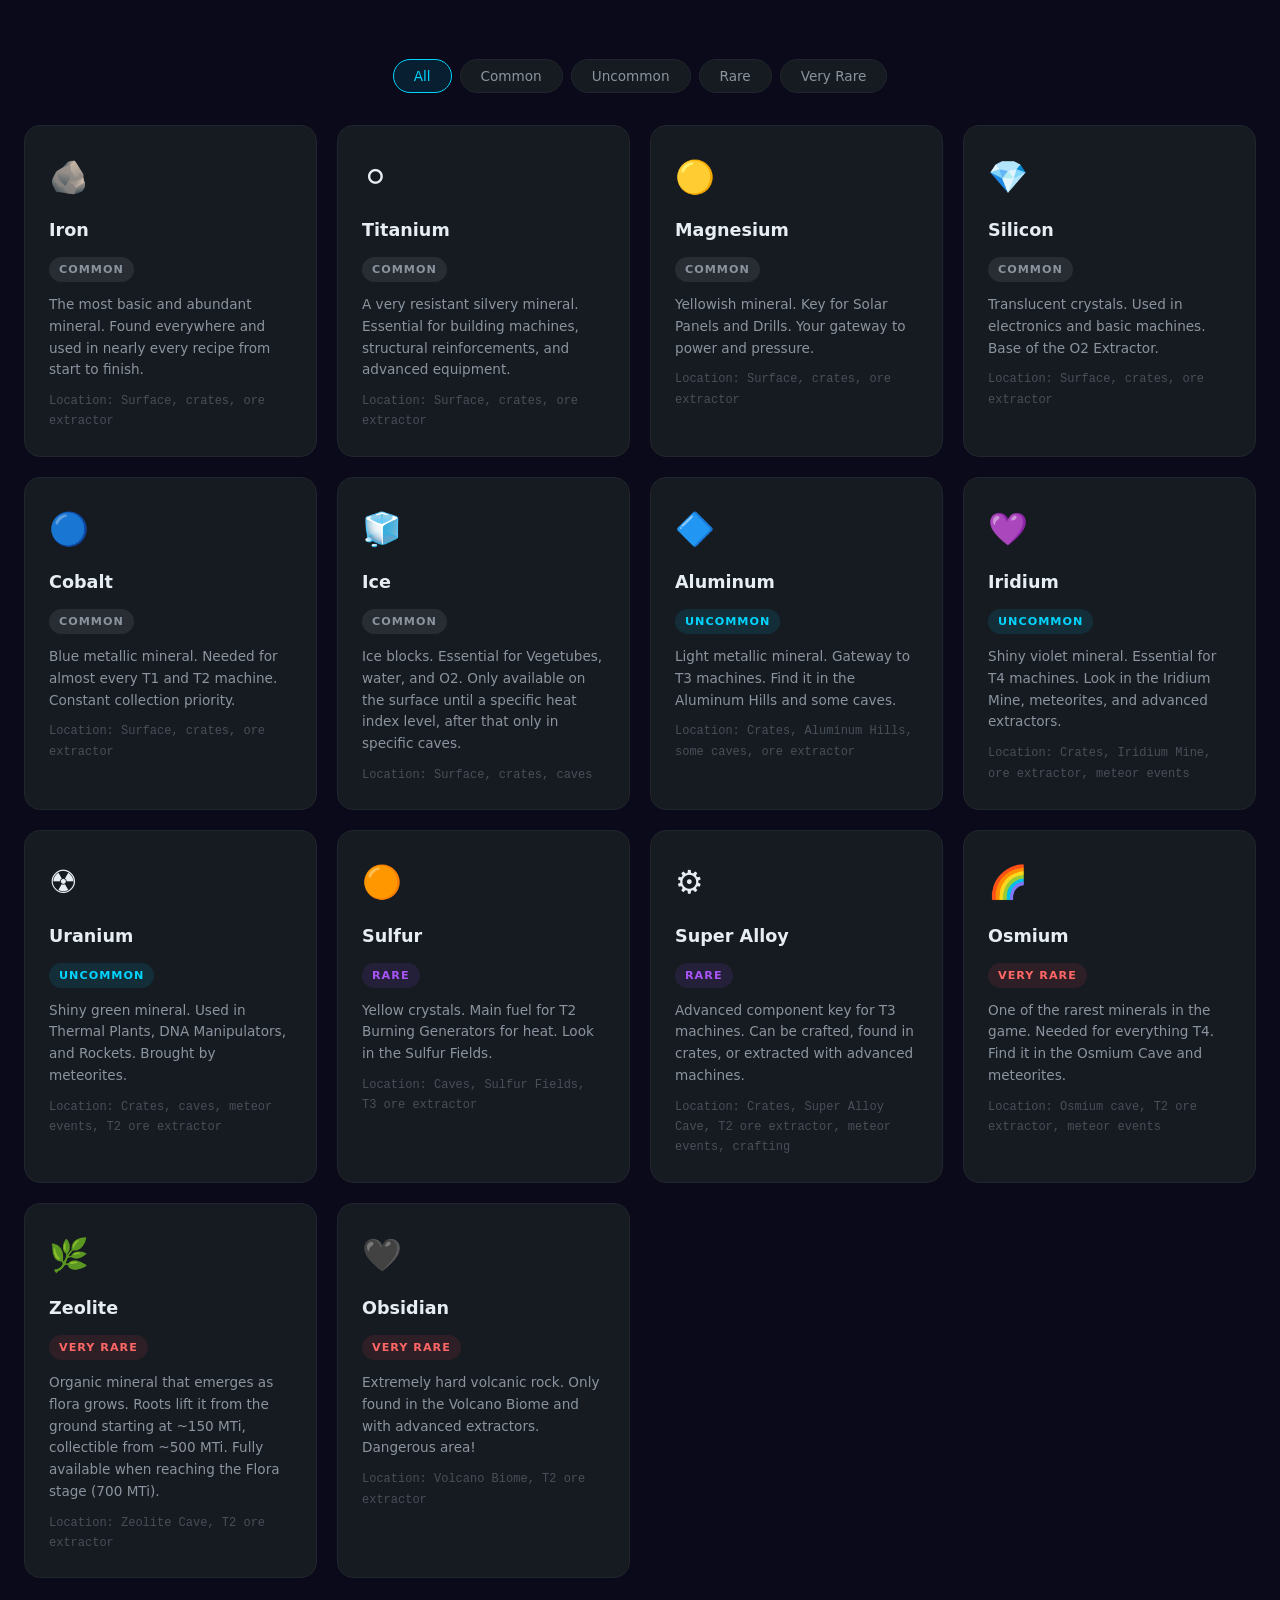
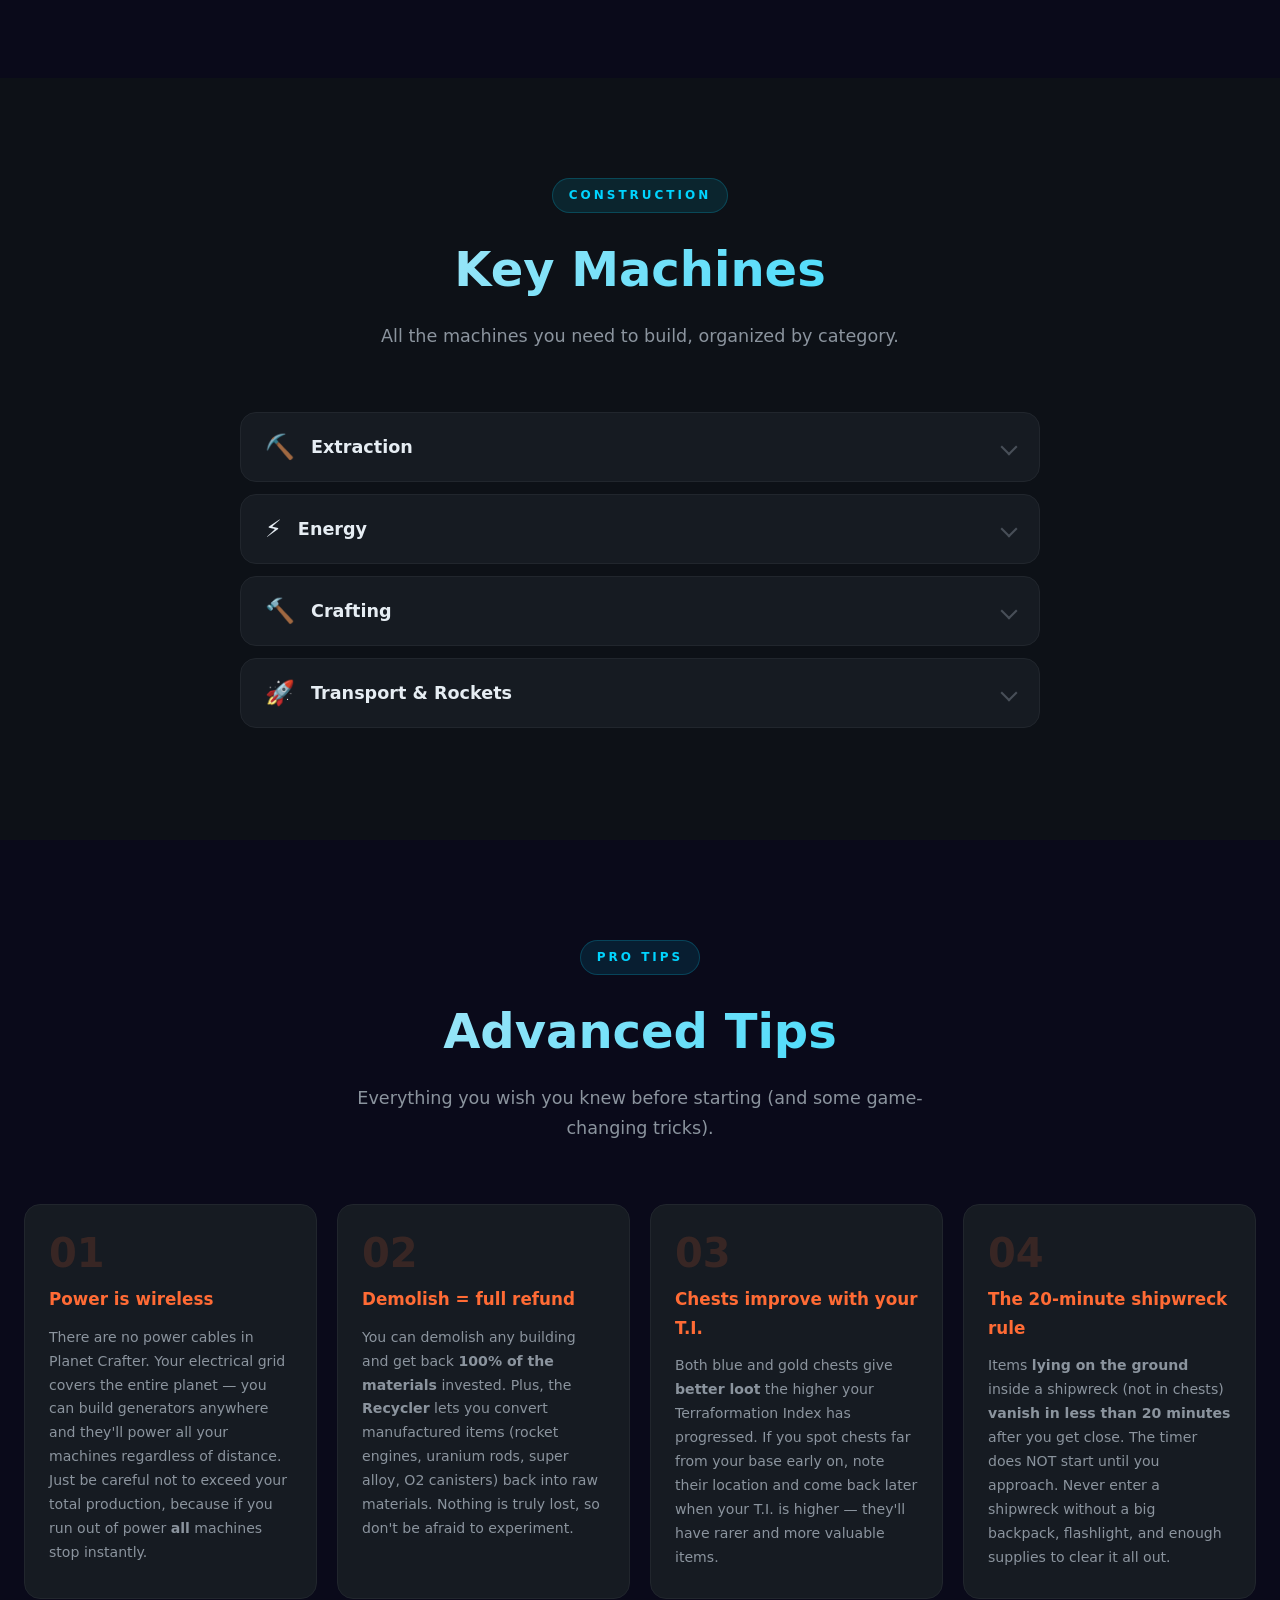
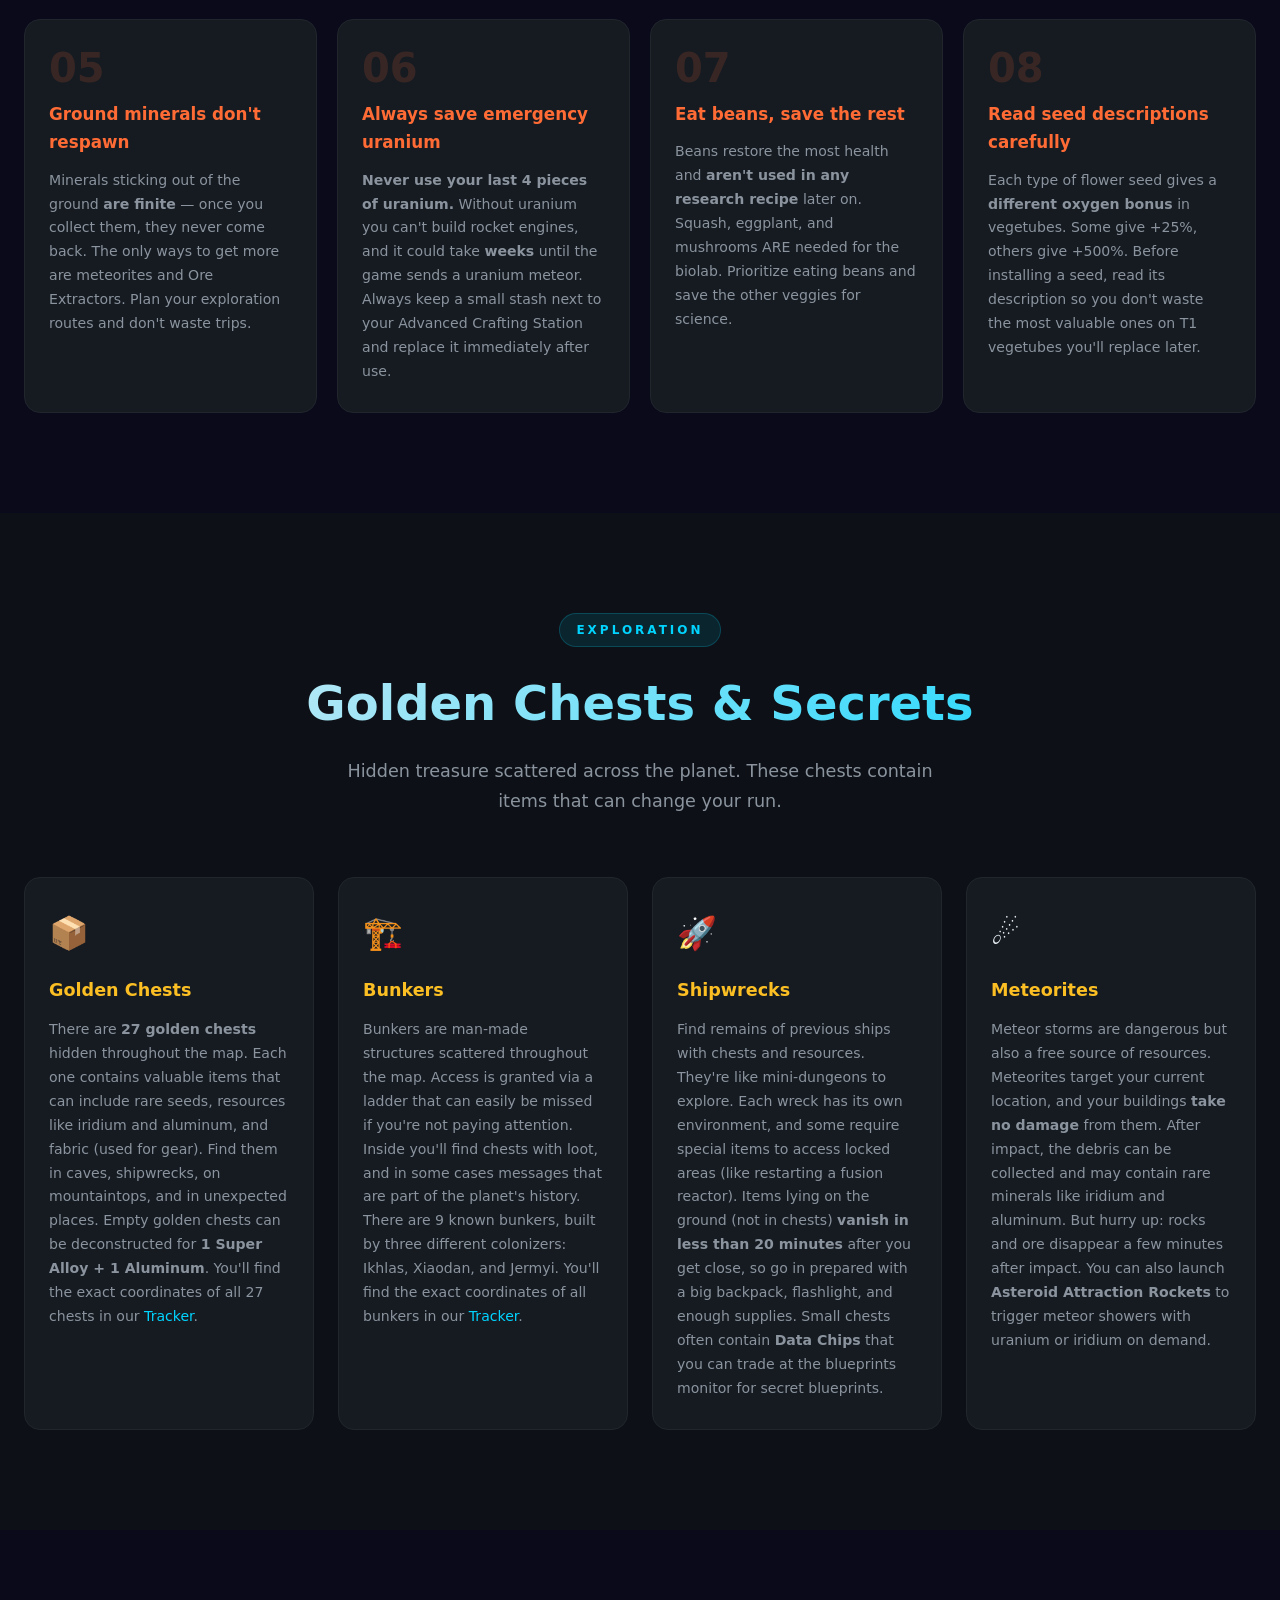
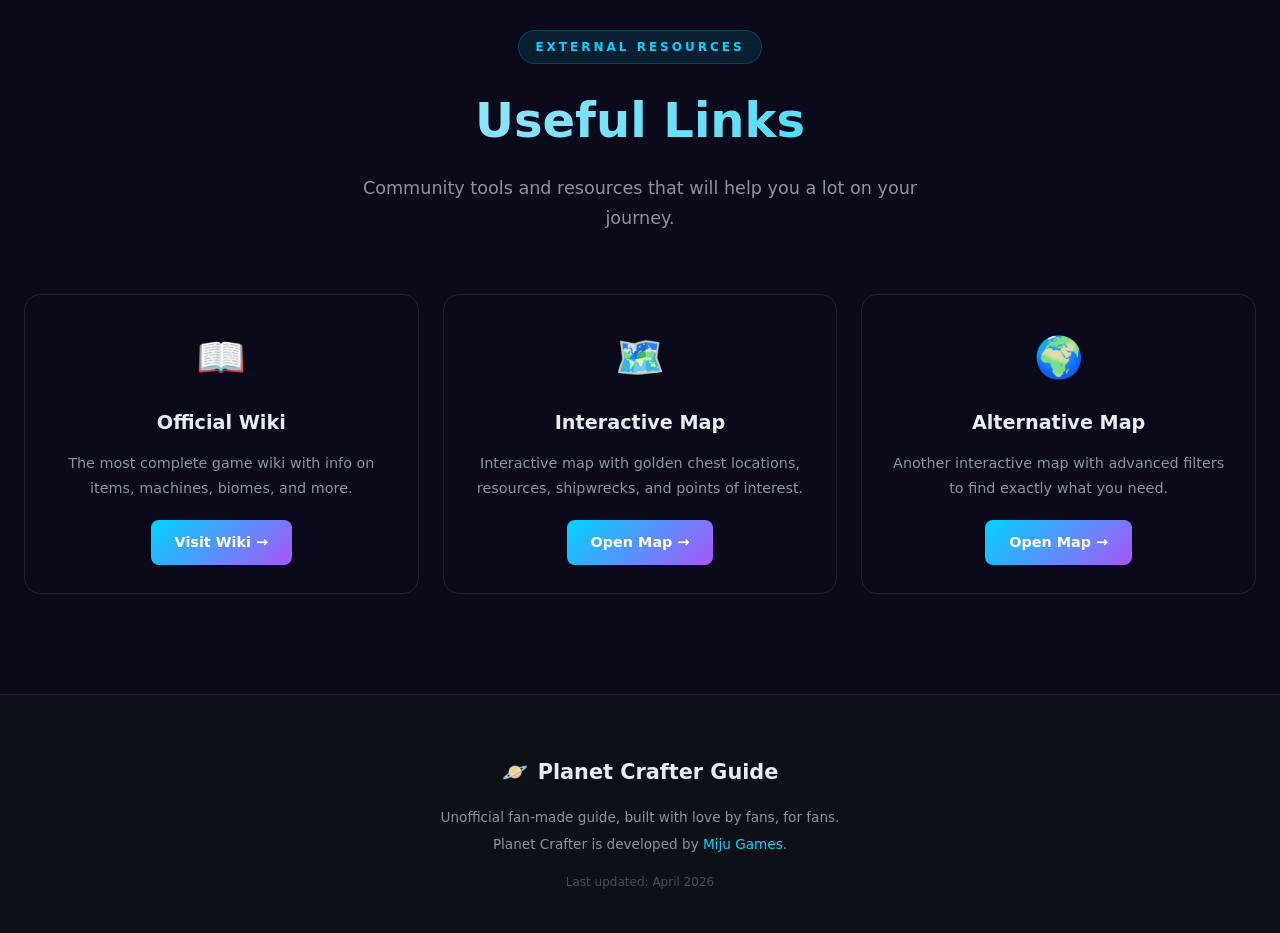
==== commit 5c9323fa: "feat: add ITS321 exploration tip-box at end of Getting Started timeline" ====
--- a/en.html
+++ b/en.html
@@ -251,6 +251,10 @@
                         </div>
                     </div>
                 </div>
+                <div class="tip-box strategy-tip" style="margin-top: 2rem;">
+                    <span class="tip-icon">🎒</span>
+                    <span><strong>ITS321:</strong> Whenever you go exploring, always carry <strong>3 Iron, 2 Titanium, 1 Silicon</strong>. That way you can always build a room with a door to refill your oxygen when needed, even if you've run out of oxygen tanks. It's also very useful to build a room with chests at the entrance of shipwrecks to store everything you find inside.</span>
+                </div>
             </div>
         </div>
     </section>
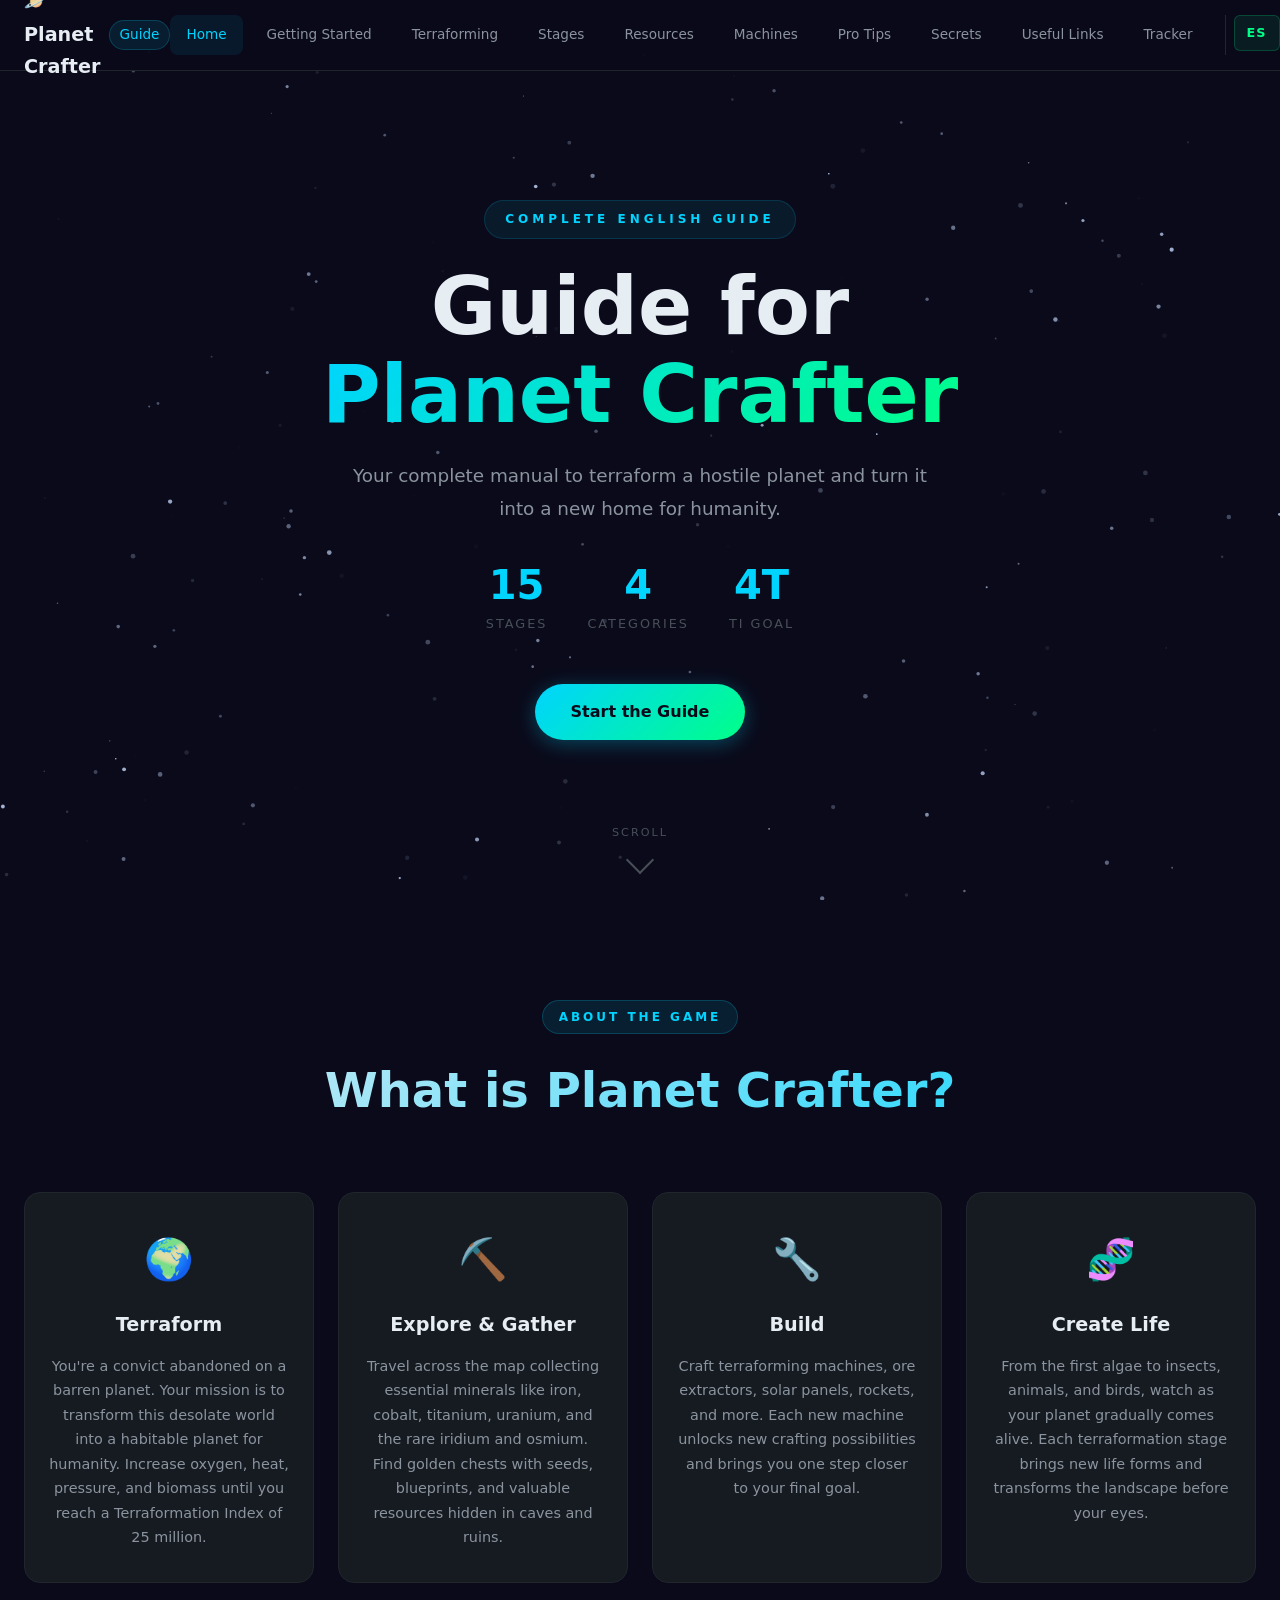
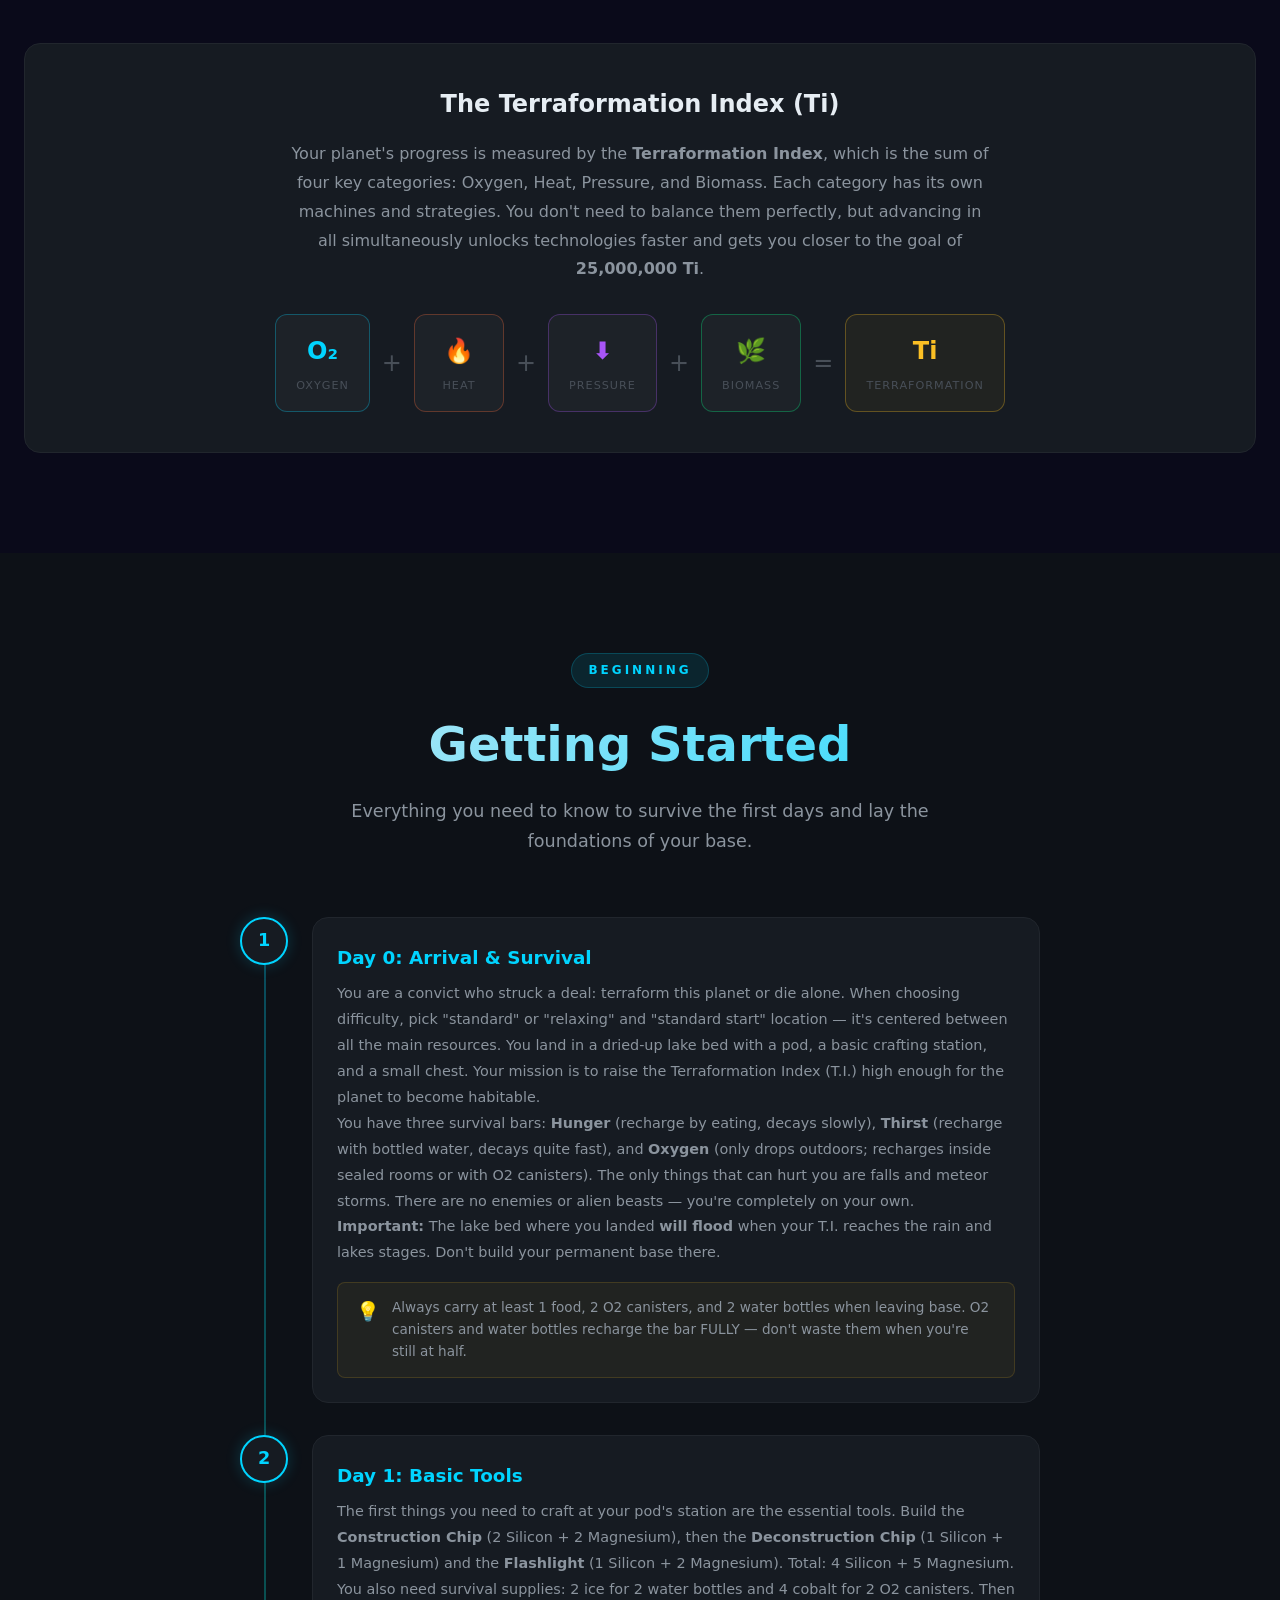
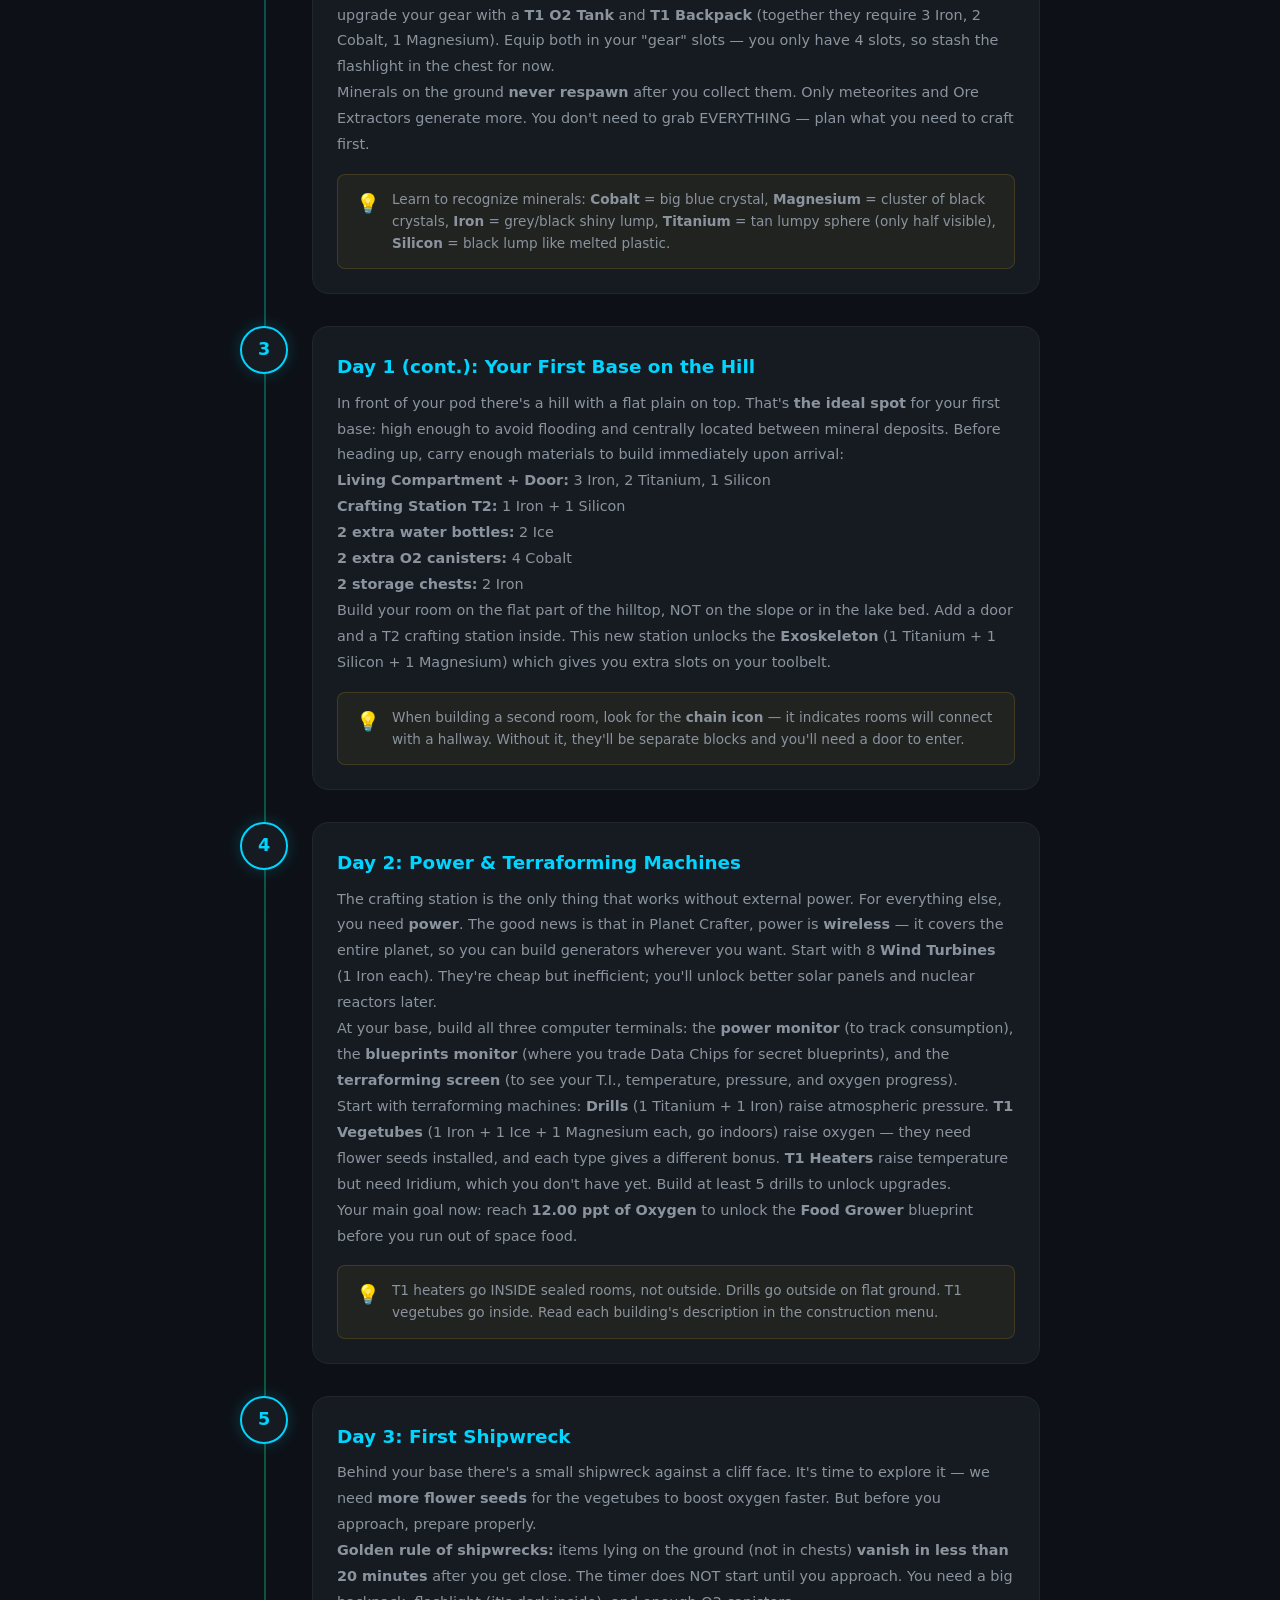
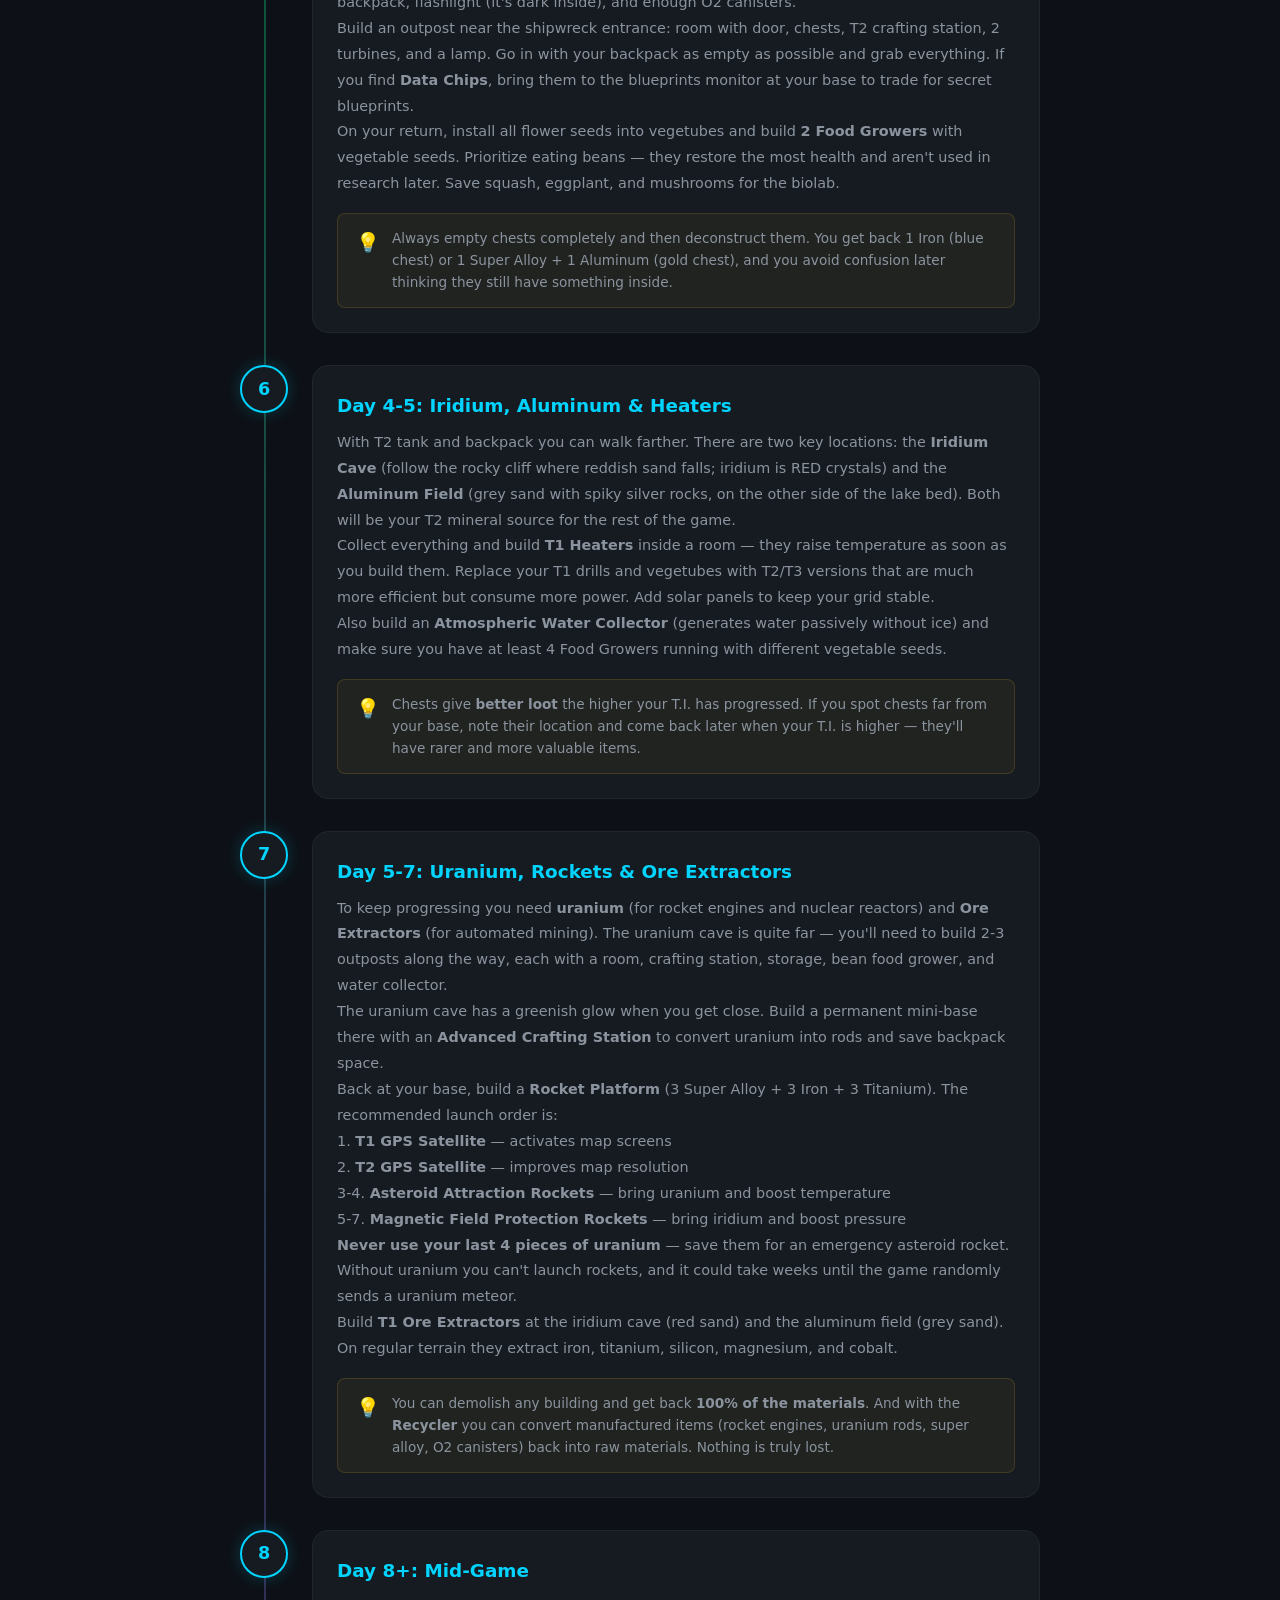
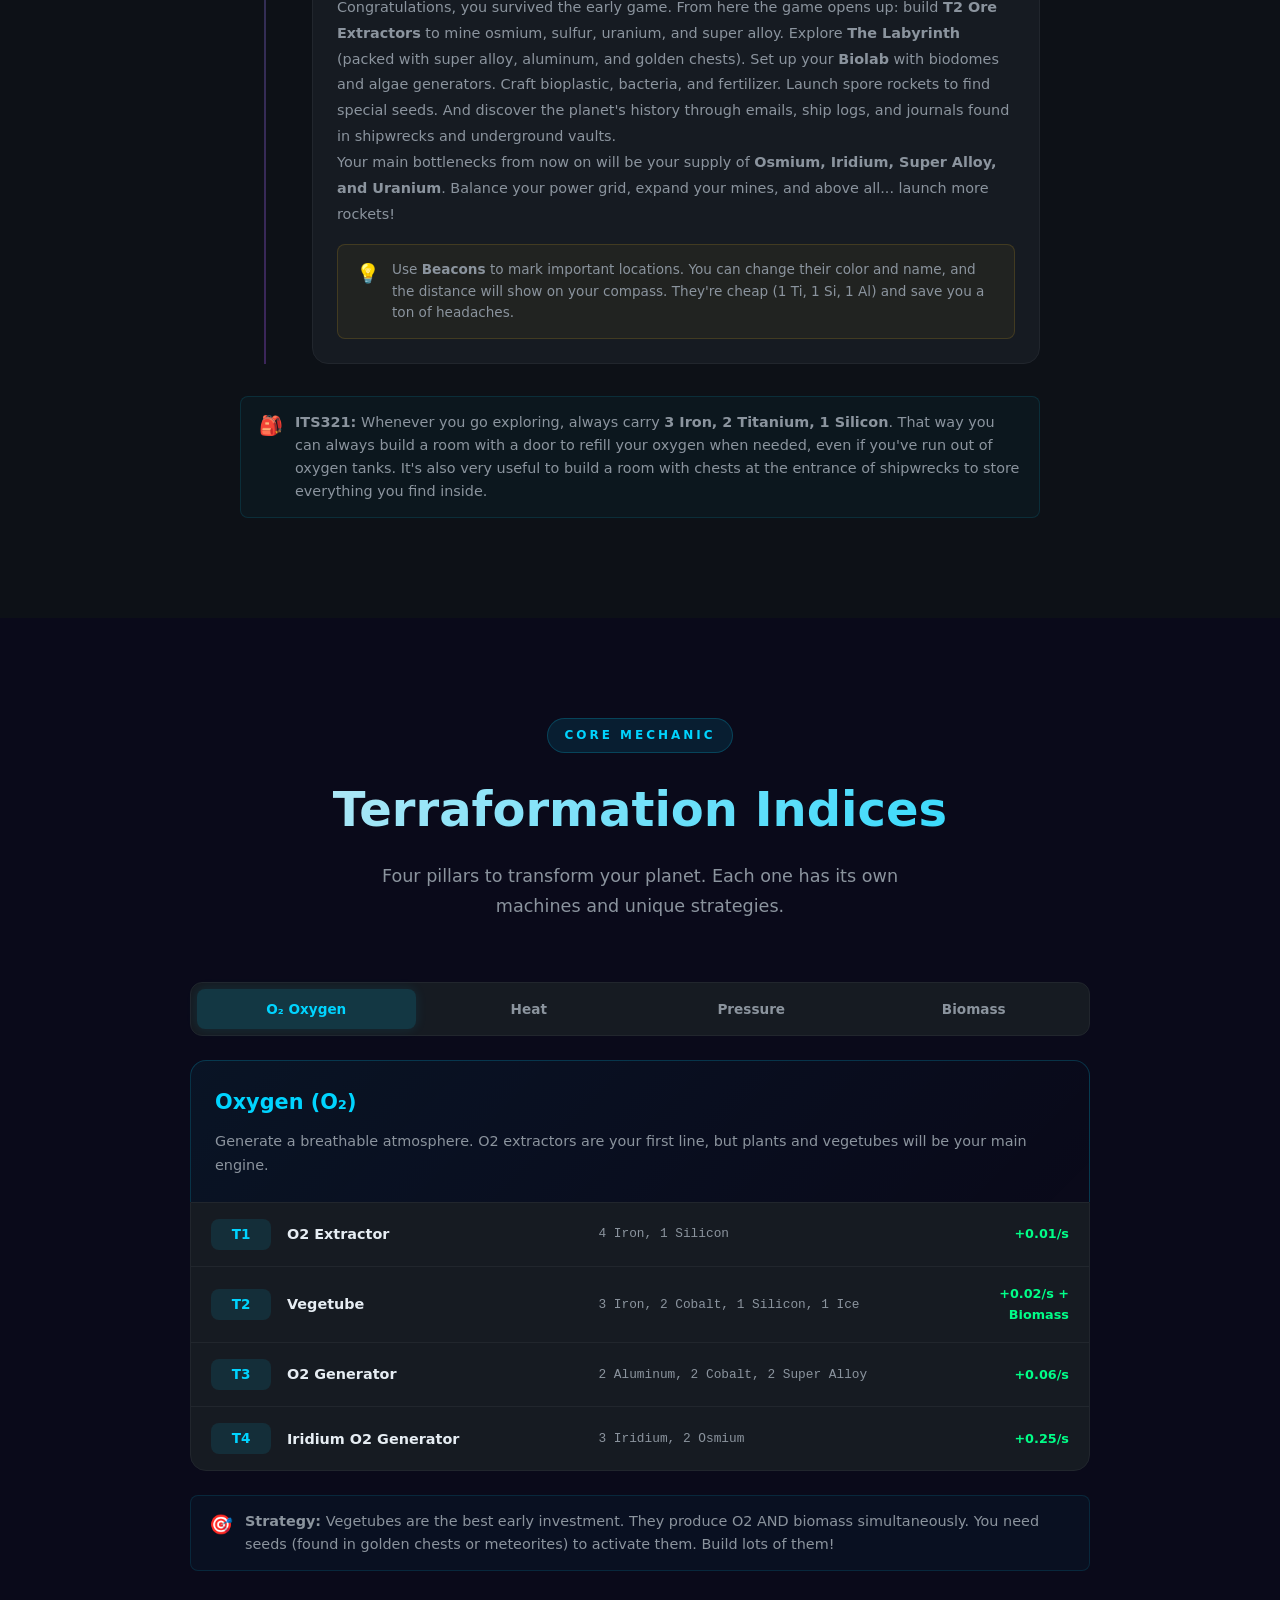
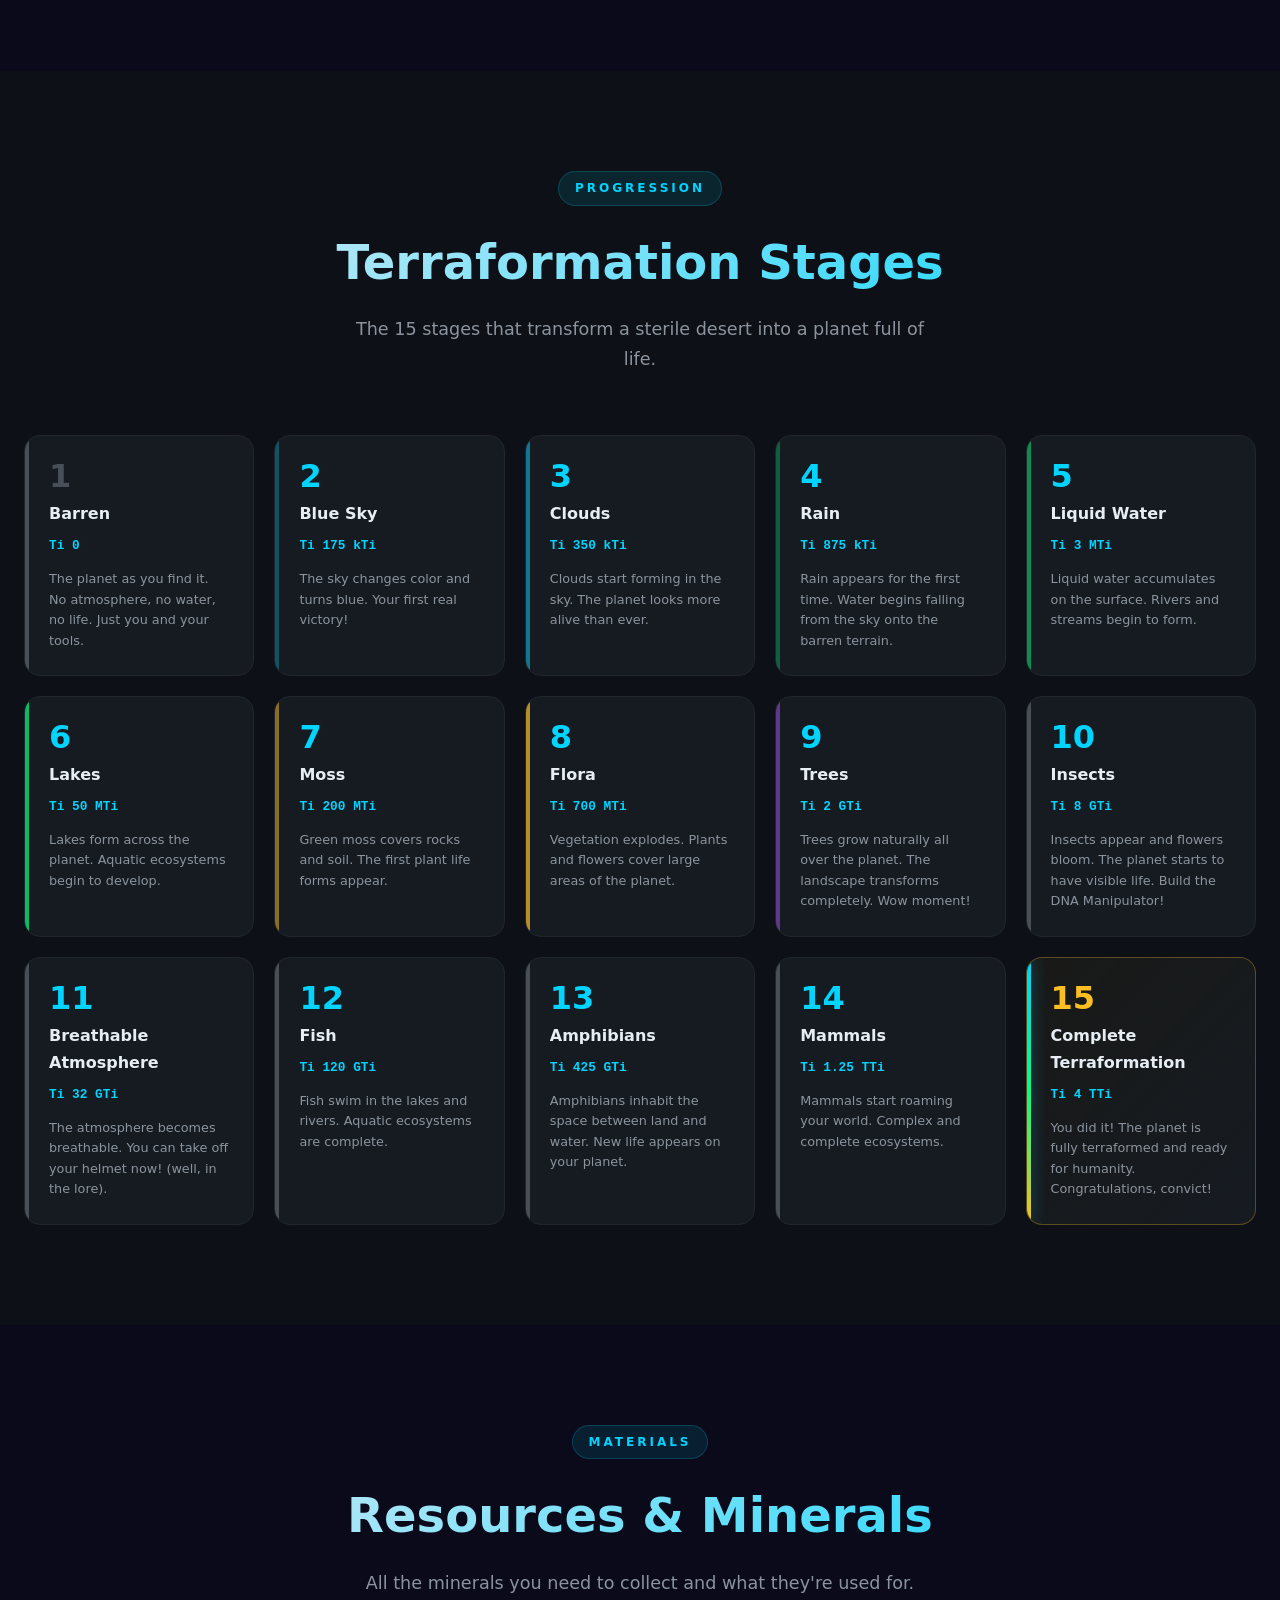
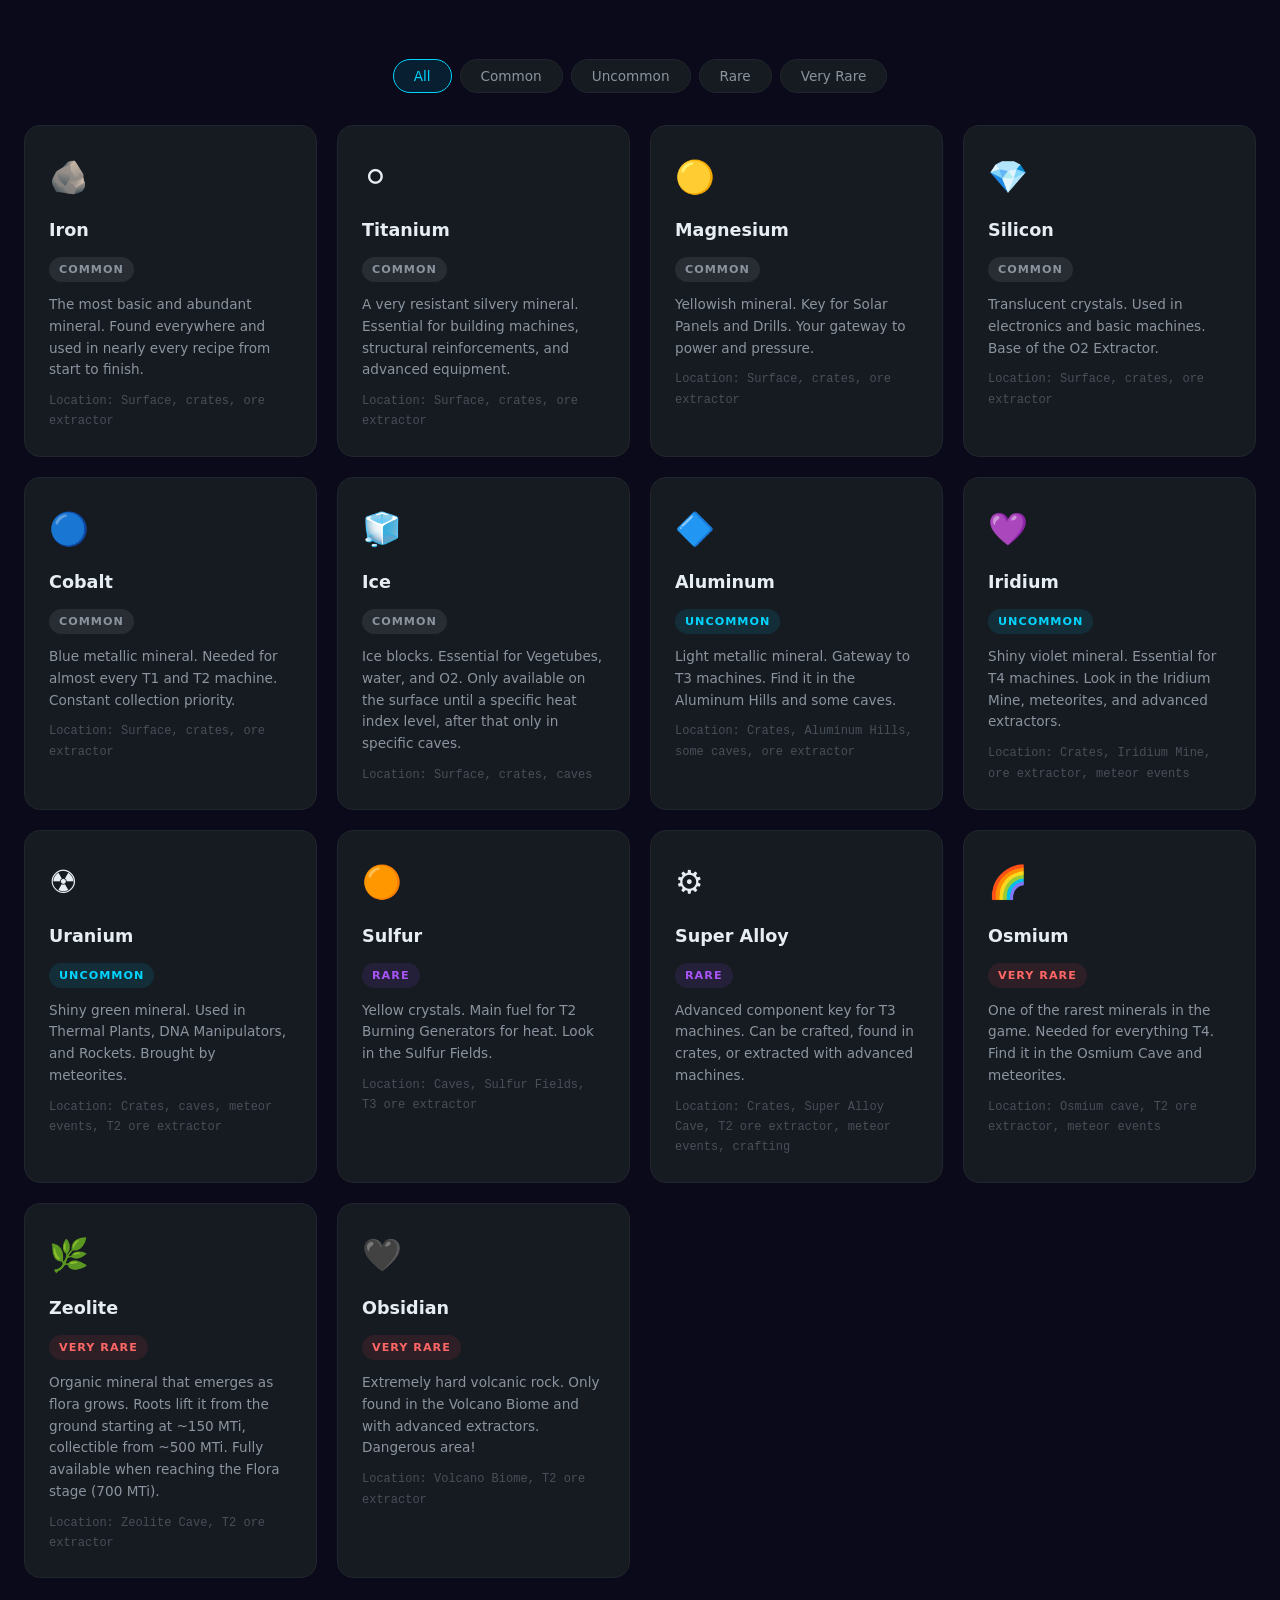
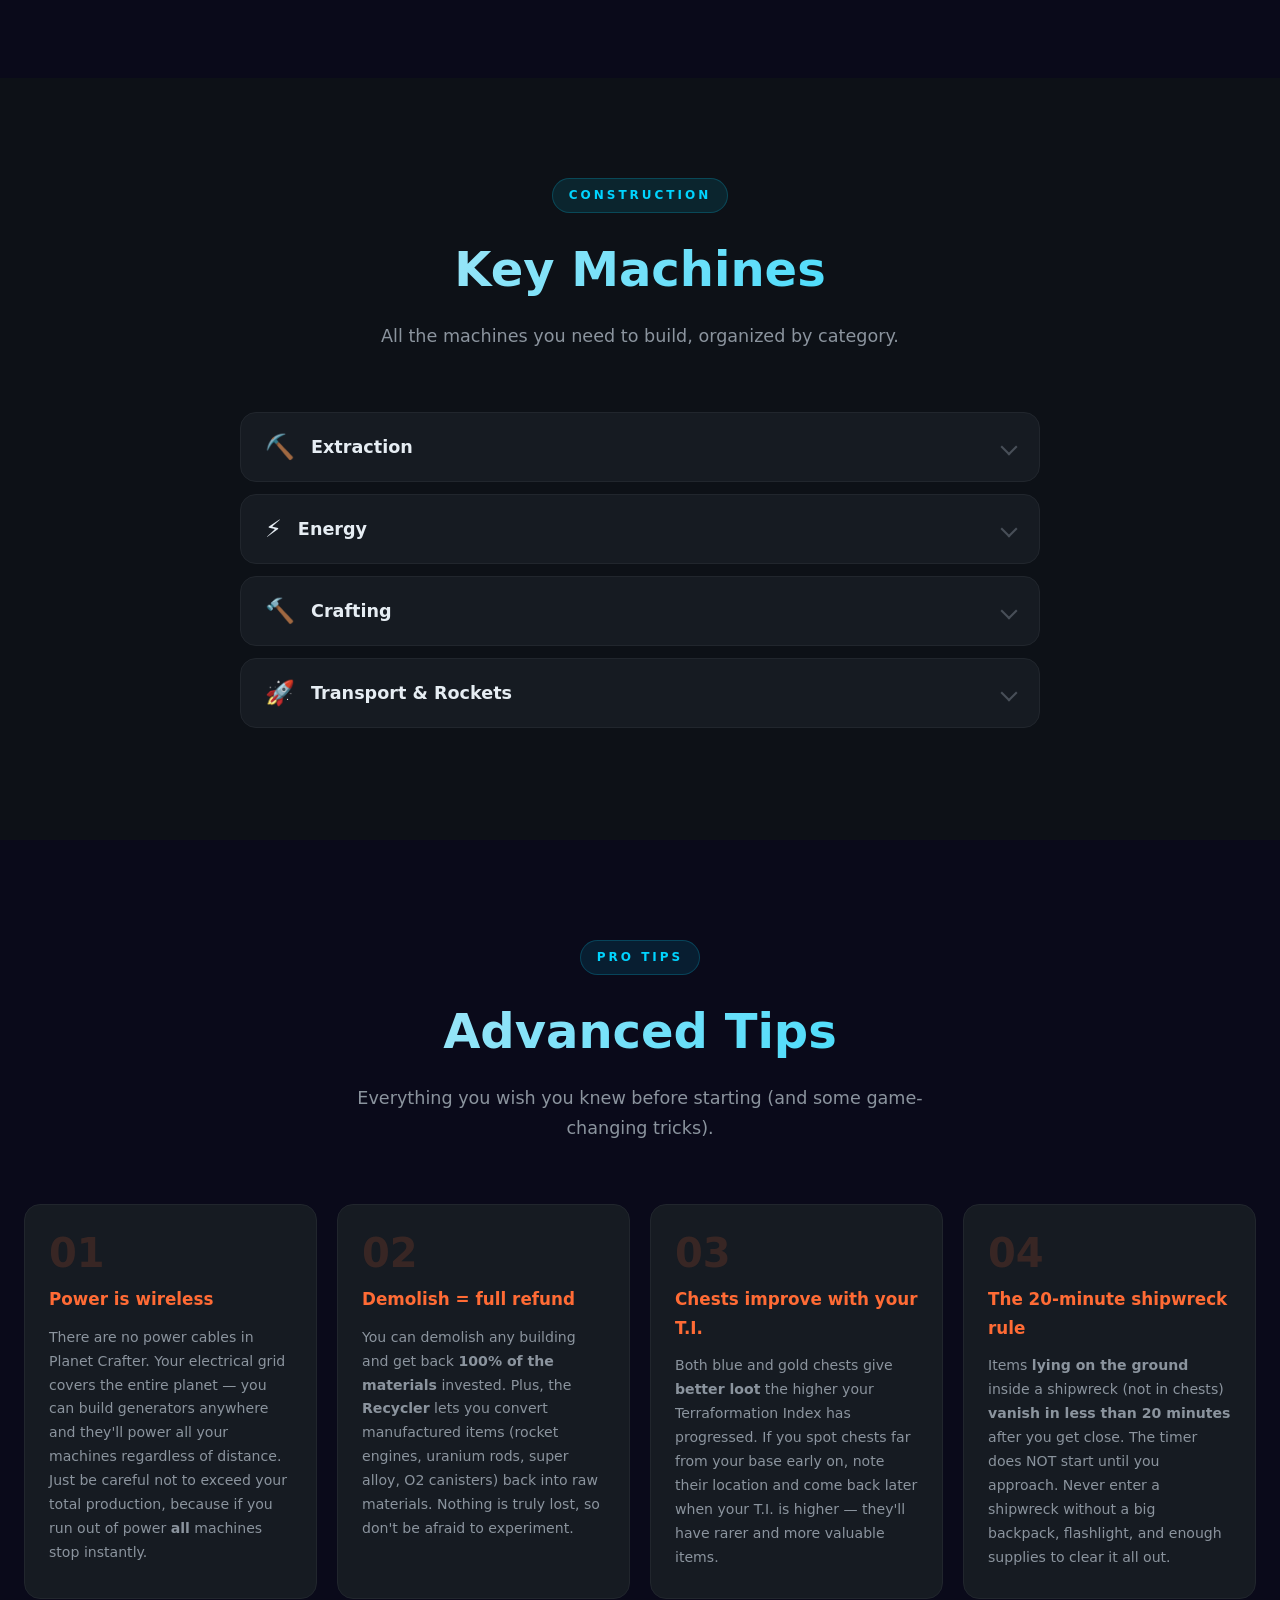
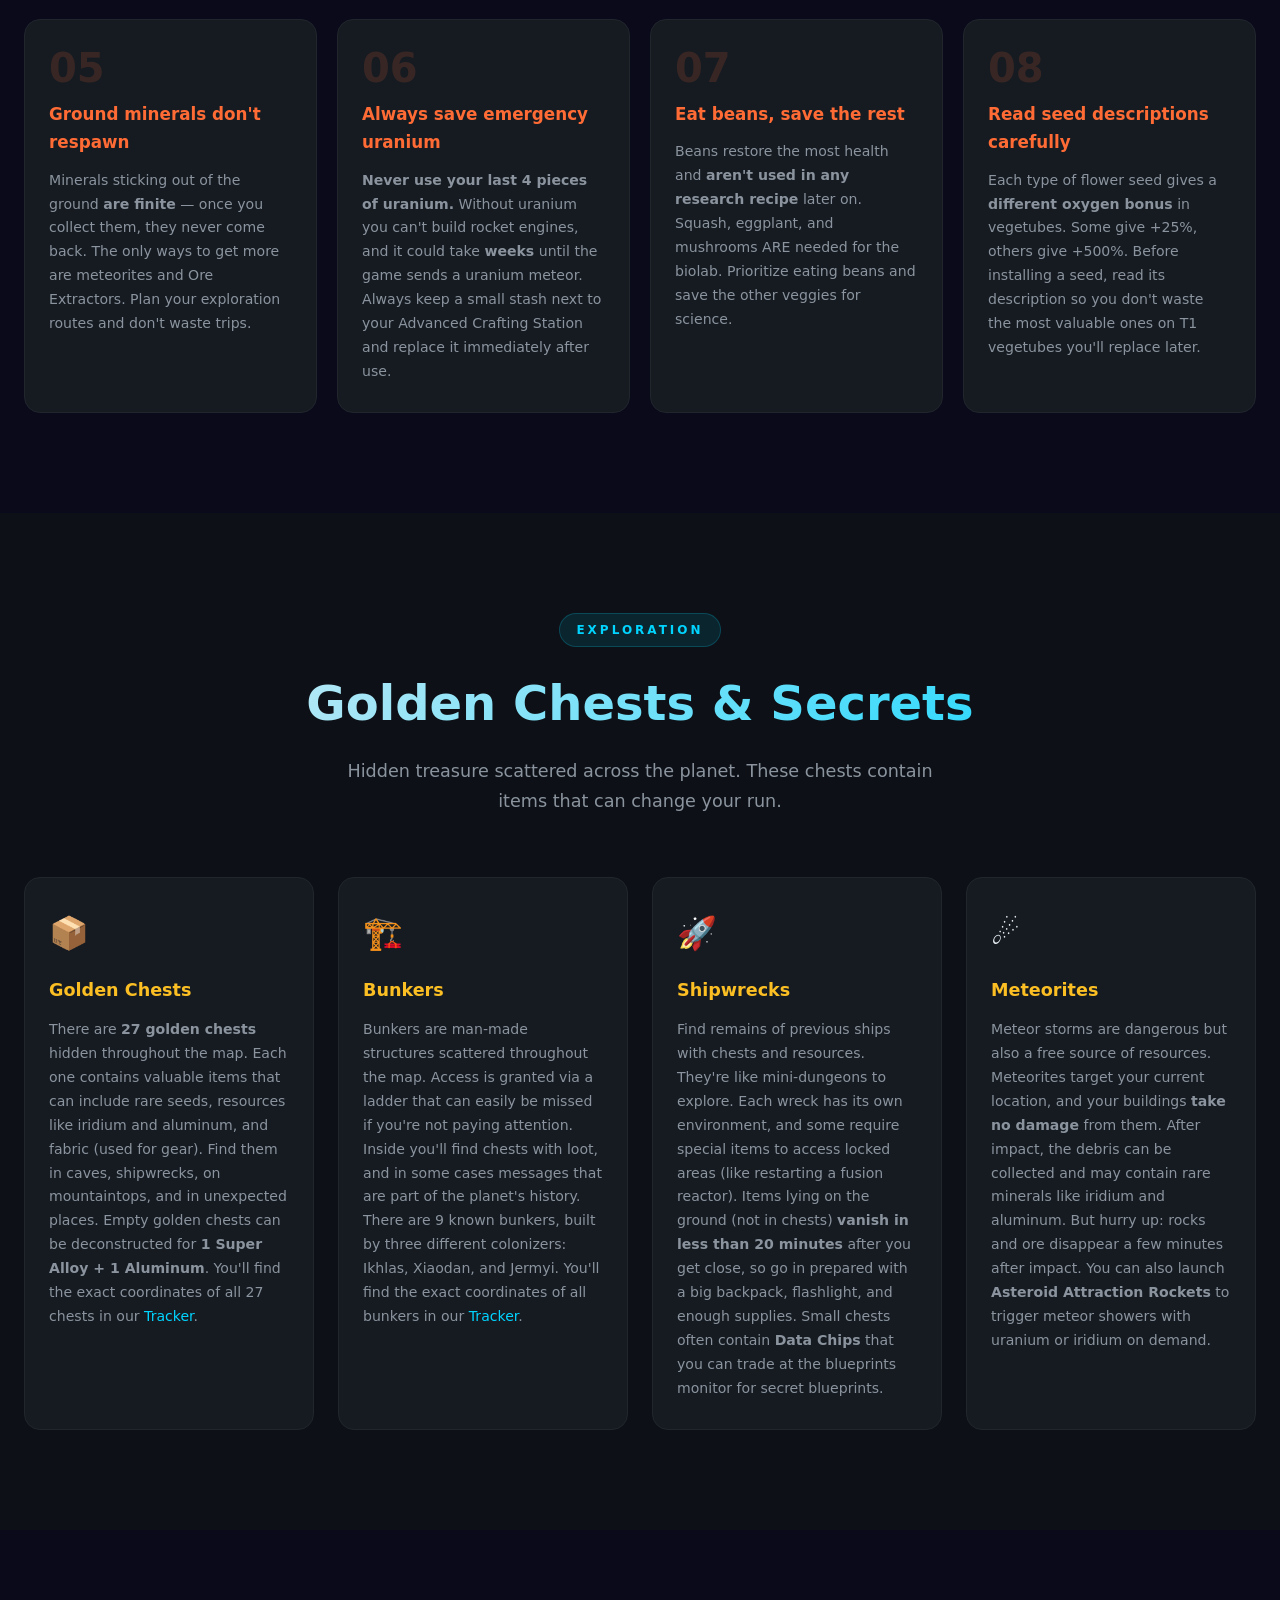
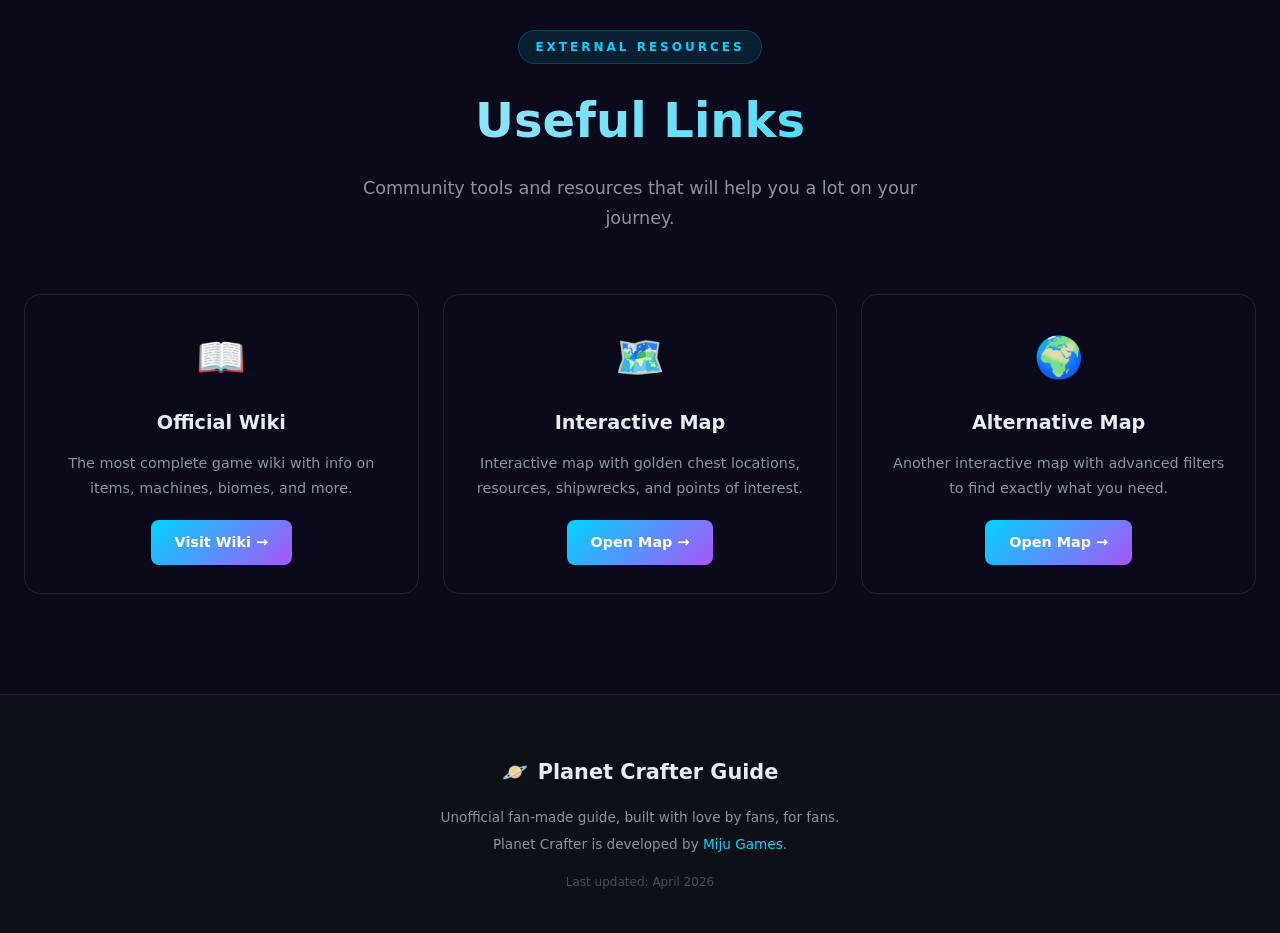
==== commit b4848845: "fix: timeline vertical line no longer crosses tip-box - Wrap timeline-item elements in timeline-item" ====
--- a/en.html
+++ b/en.html
@@ -136,7 +136,8 @@
             </div>
 
             <div class="timeline fade-in">
-                <div class="timeline-item">
+                <div class="timeline-items">
+                    <div class="timeline-item">
                     <div class="timeline-marker">1</div>
                     <div class="timeline-content">
                         <h3>Day 0: Arrival & Survival</h3>
@@ -251,6 +252,7 @@
                         </div>
                     </div>
                 </div>
+                </div><!-- end timeline-items -->
                 <div class="tip-box strategy-tip" style="margin-top: 2rem;">
                     <span class="tip-icon">🎒</span>
                     <span><strong>ITS321:</strong> Whenever you go exploring, always carry <strong>3 Iron, 2 Titanium, 1 Silicon</strong>. That way you can always build a room with a door to refill your oxygen when needed, even if you've run out of oxygen tanks. It's also very useful to build a room with chests at the entrance of shipwrecks to store everything you find inside.</span>
--- a/assets/style.css
+++ b/assets/style.css
@@ -528,7 +528,11 @@
     position: relative;
 }
 
-.timeline::before {
+.timeline-items {
+    position: relative;
+}
+
+.timeline-items::before {
     content: '';
     position: absolute;
     left: 24px;
@@ -1469,7 +1473,7 @@
         font-size: 0.75rem;
     }
 
-    .timeline::before {
+    .timeline-items::before {
         left: 19px;
     }
 
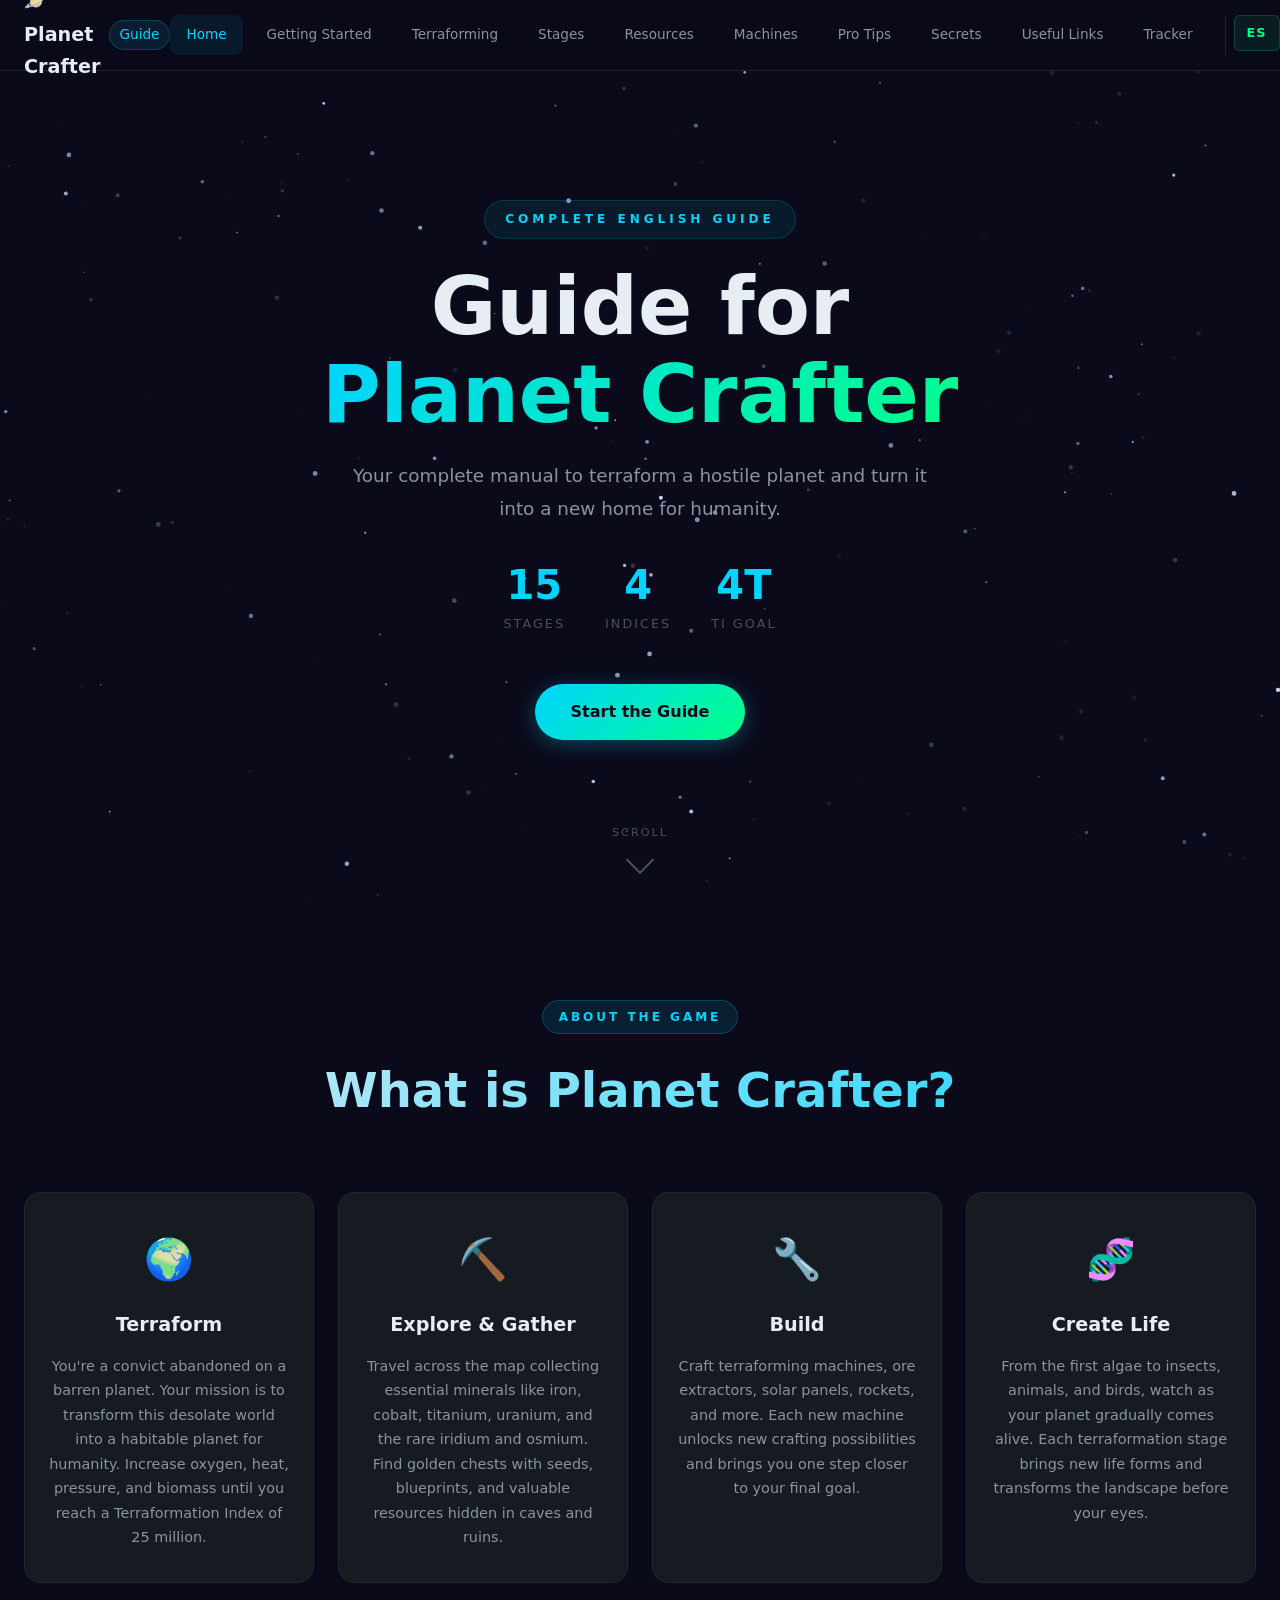
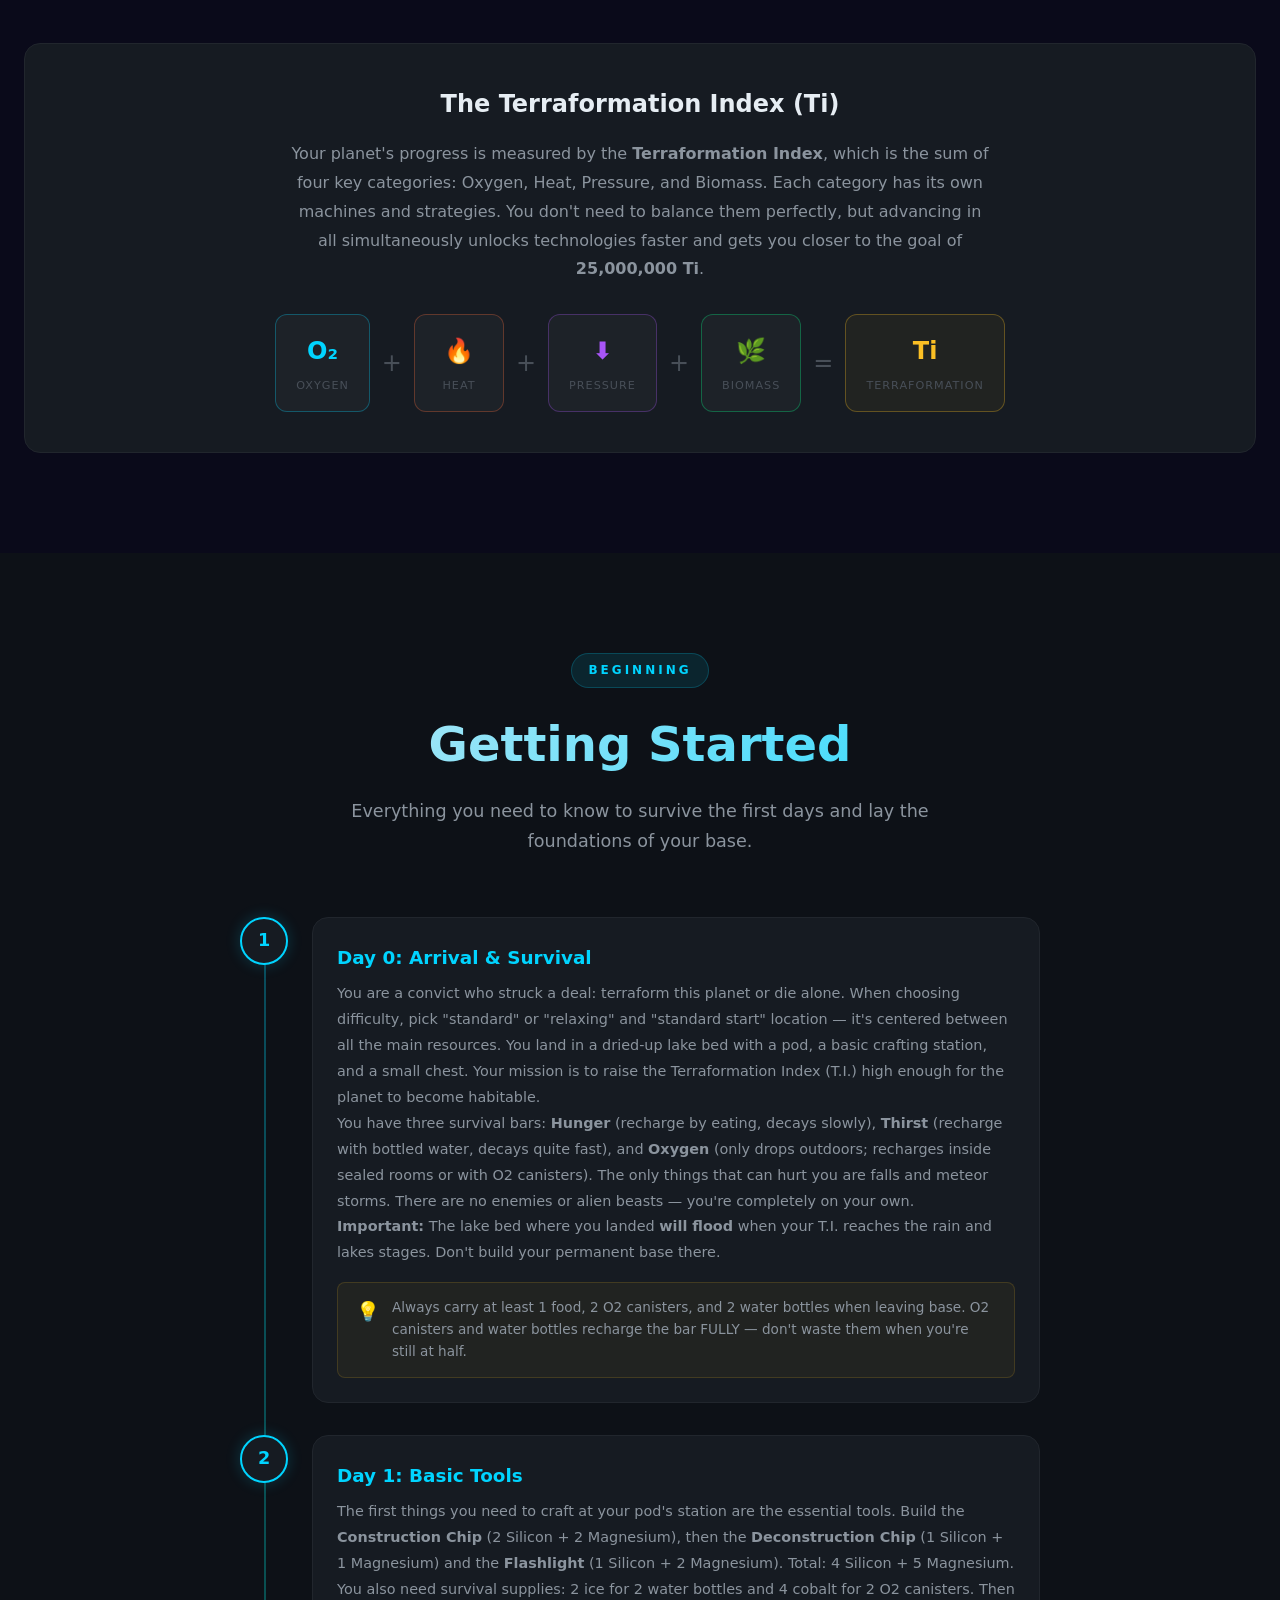
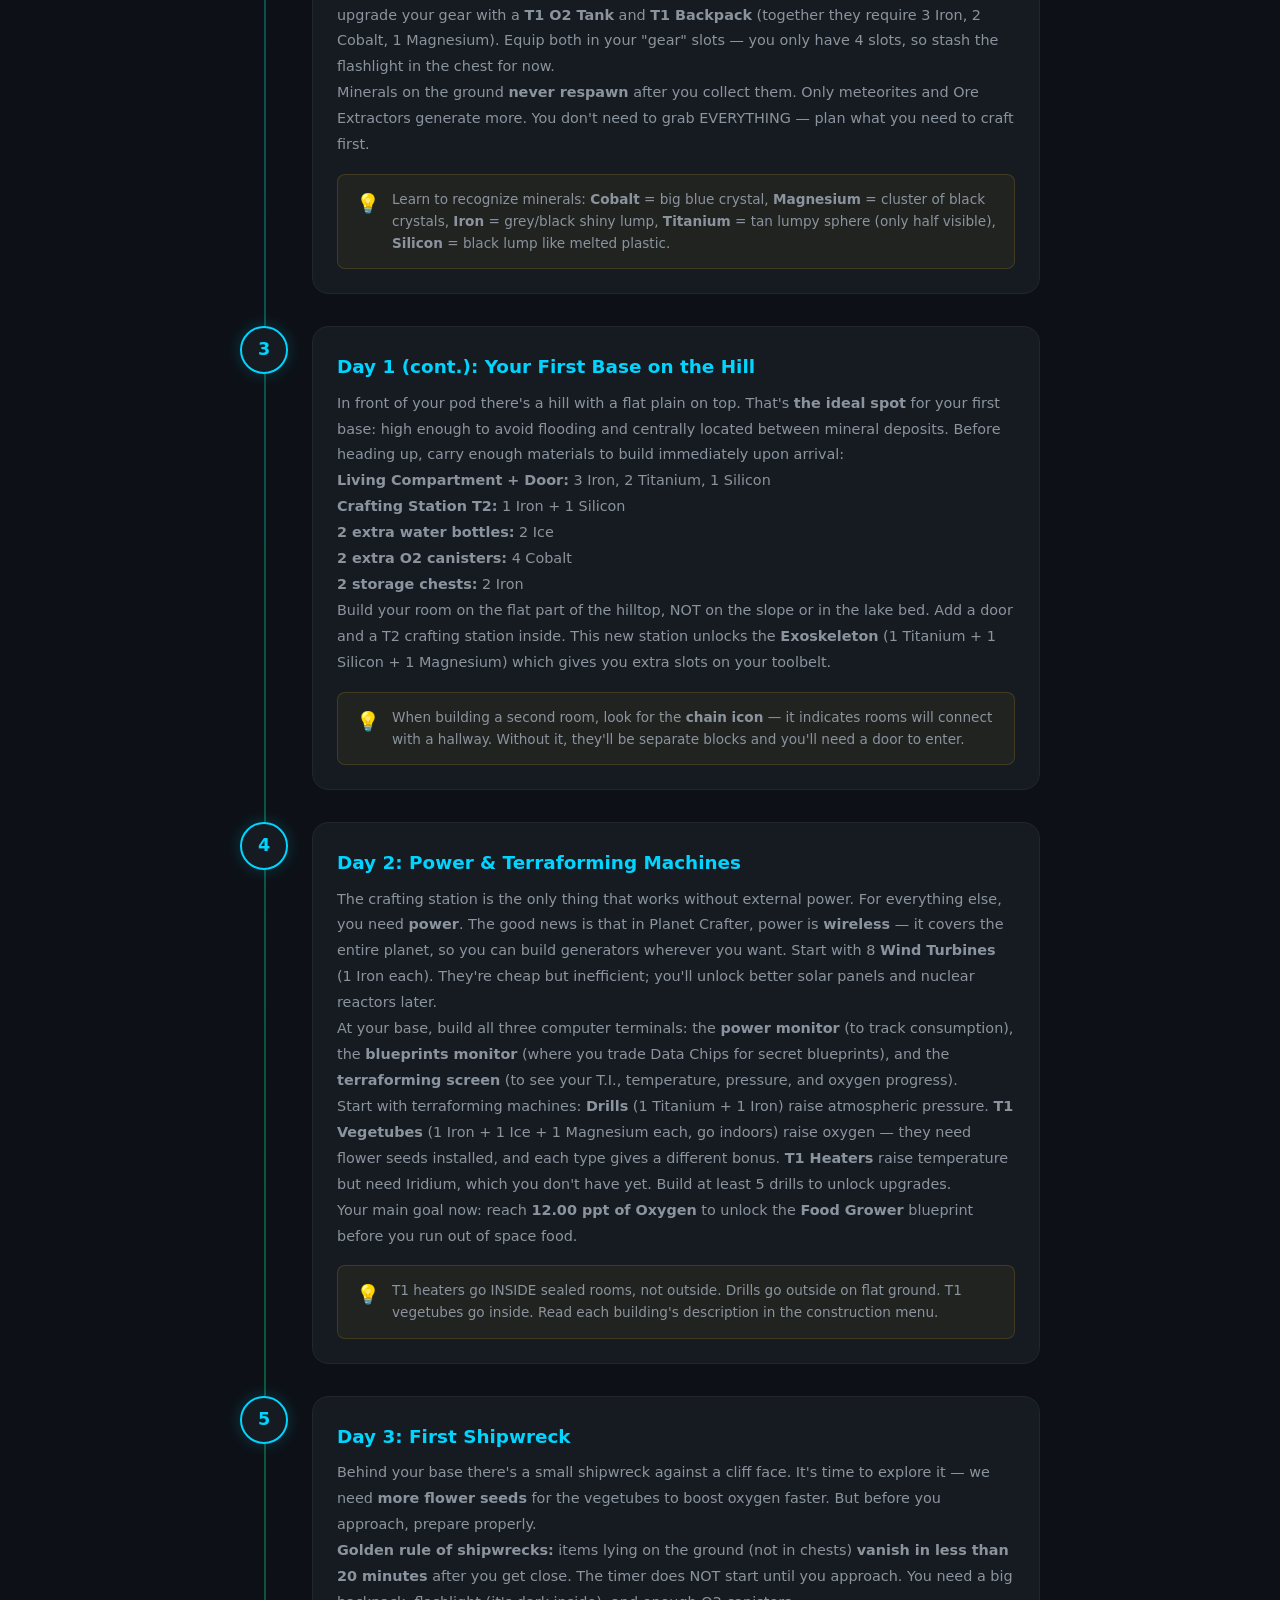
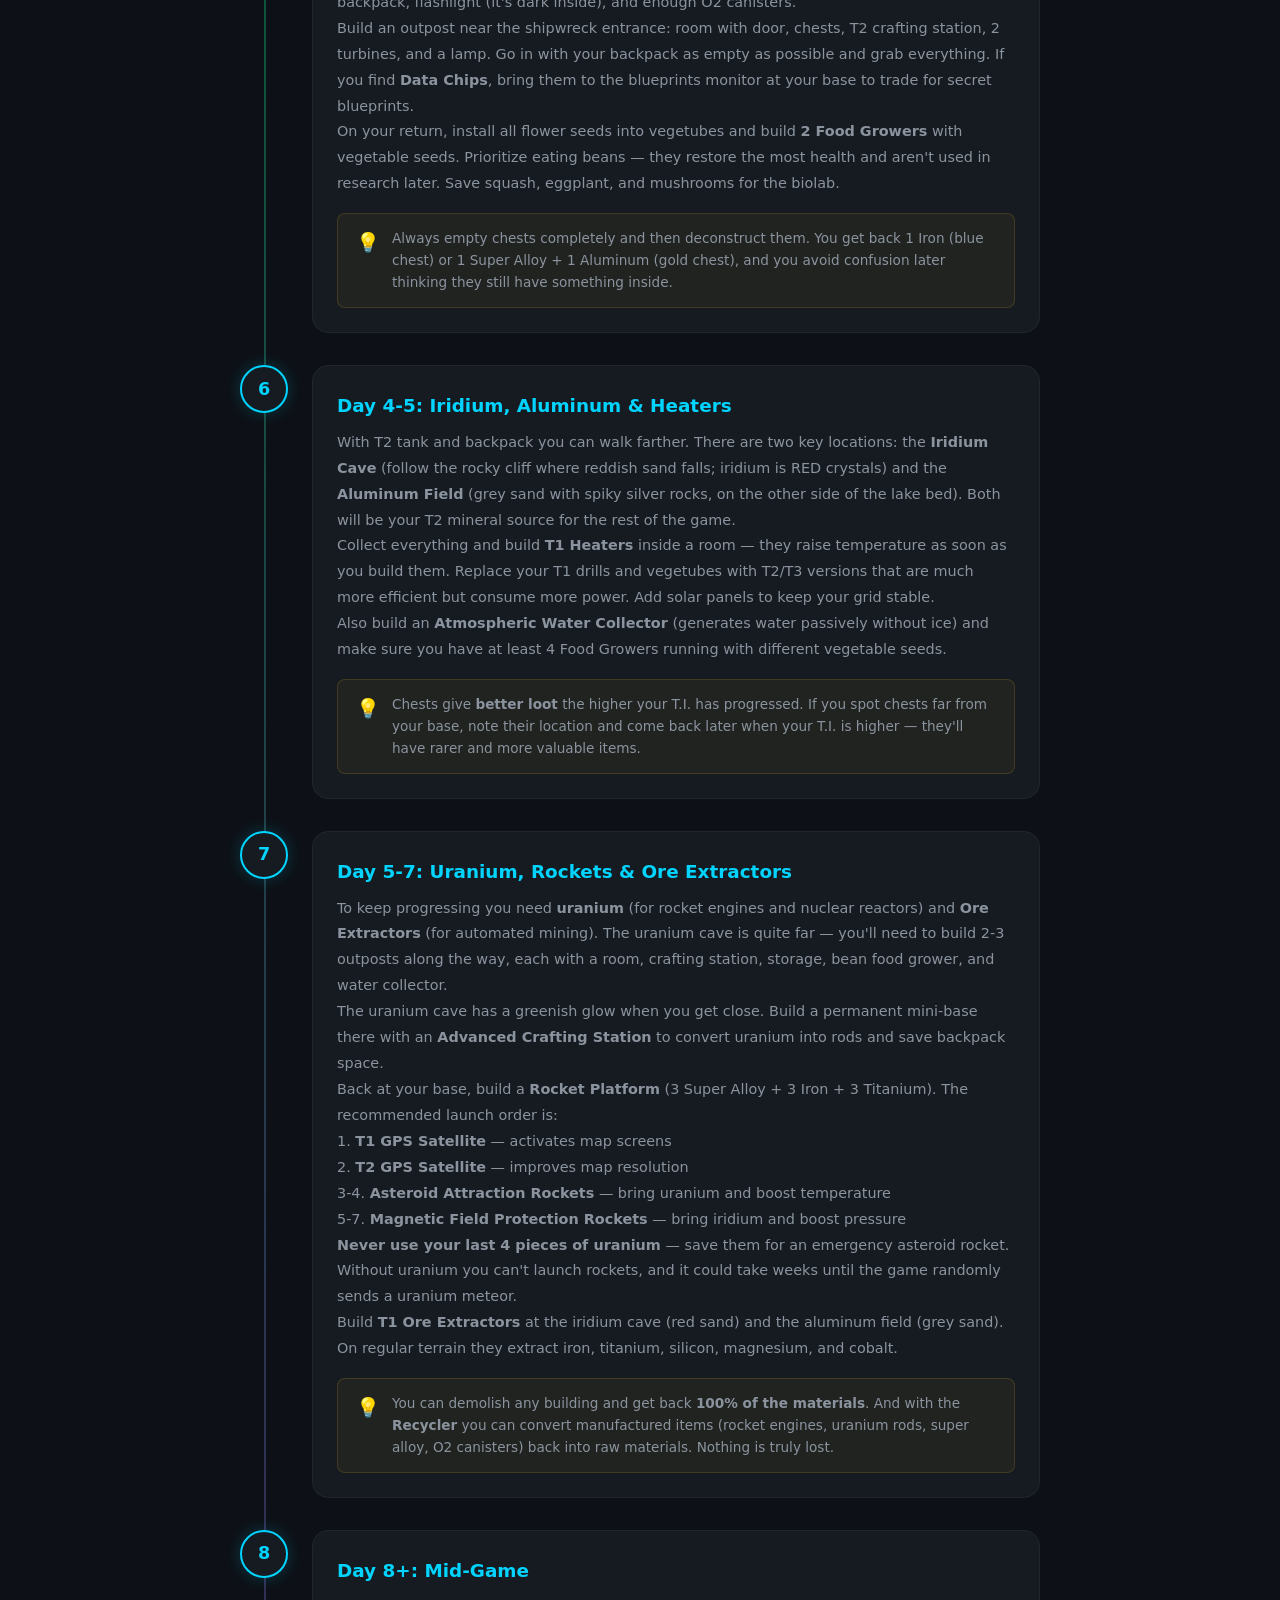
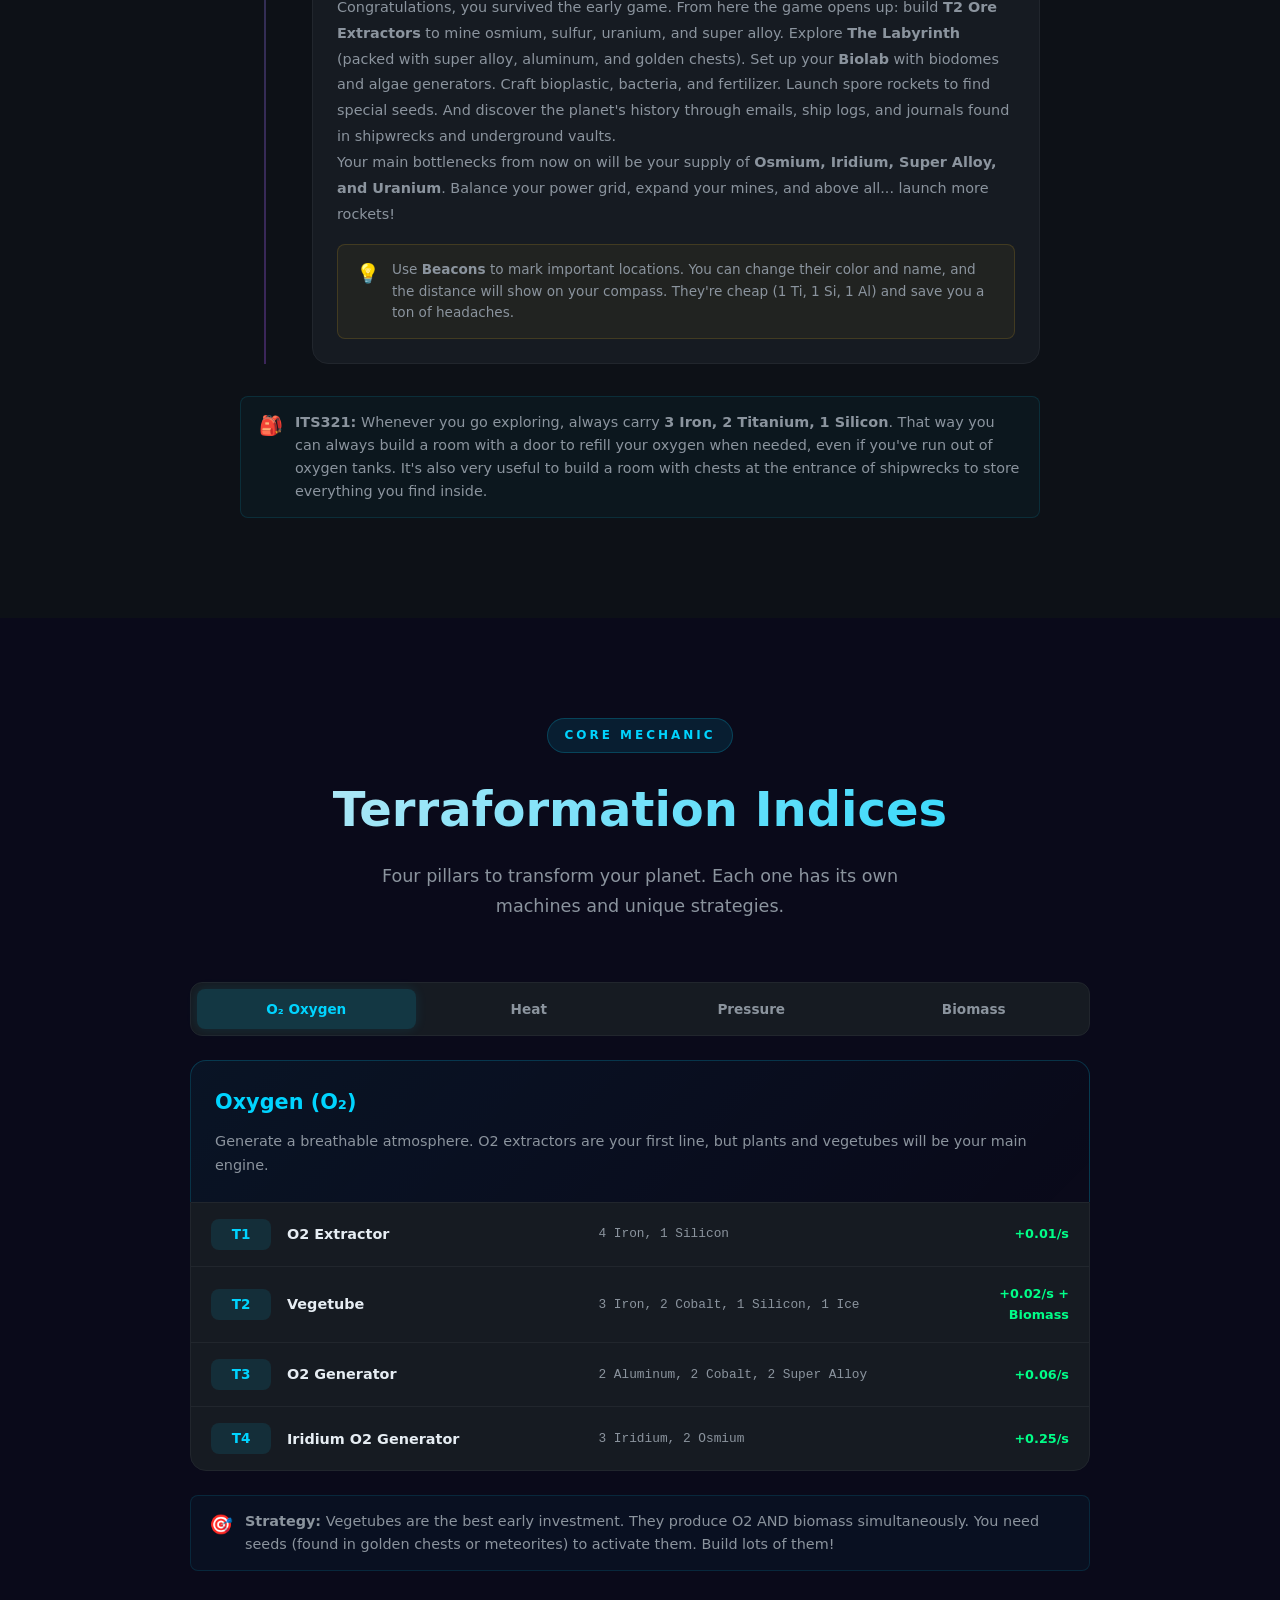
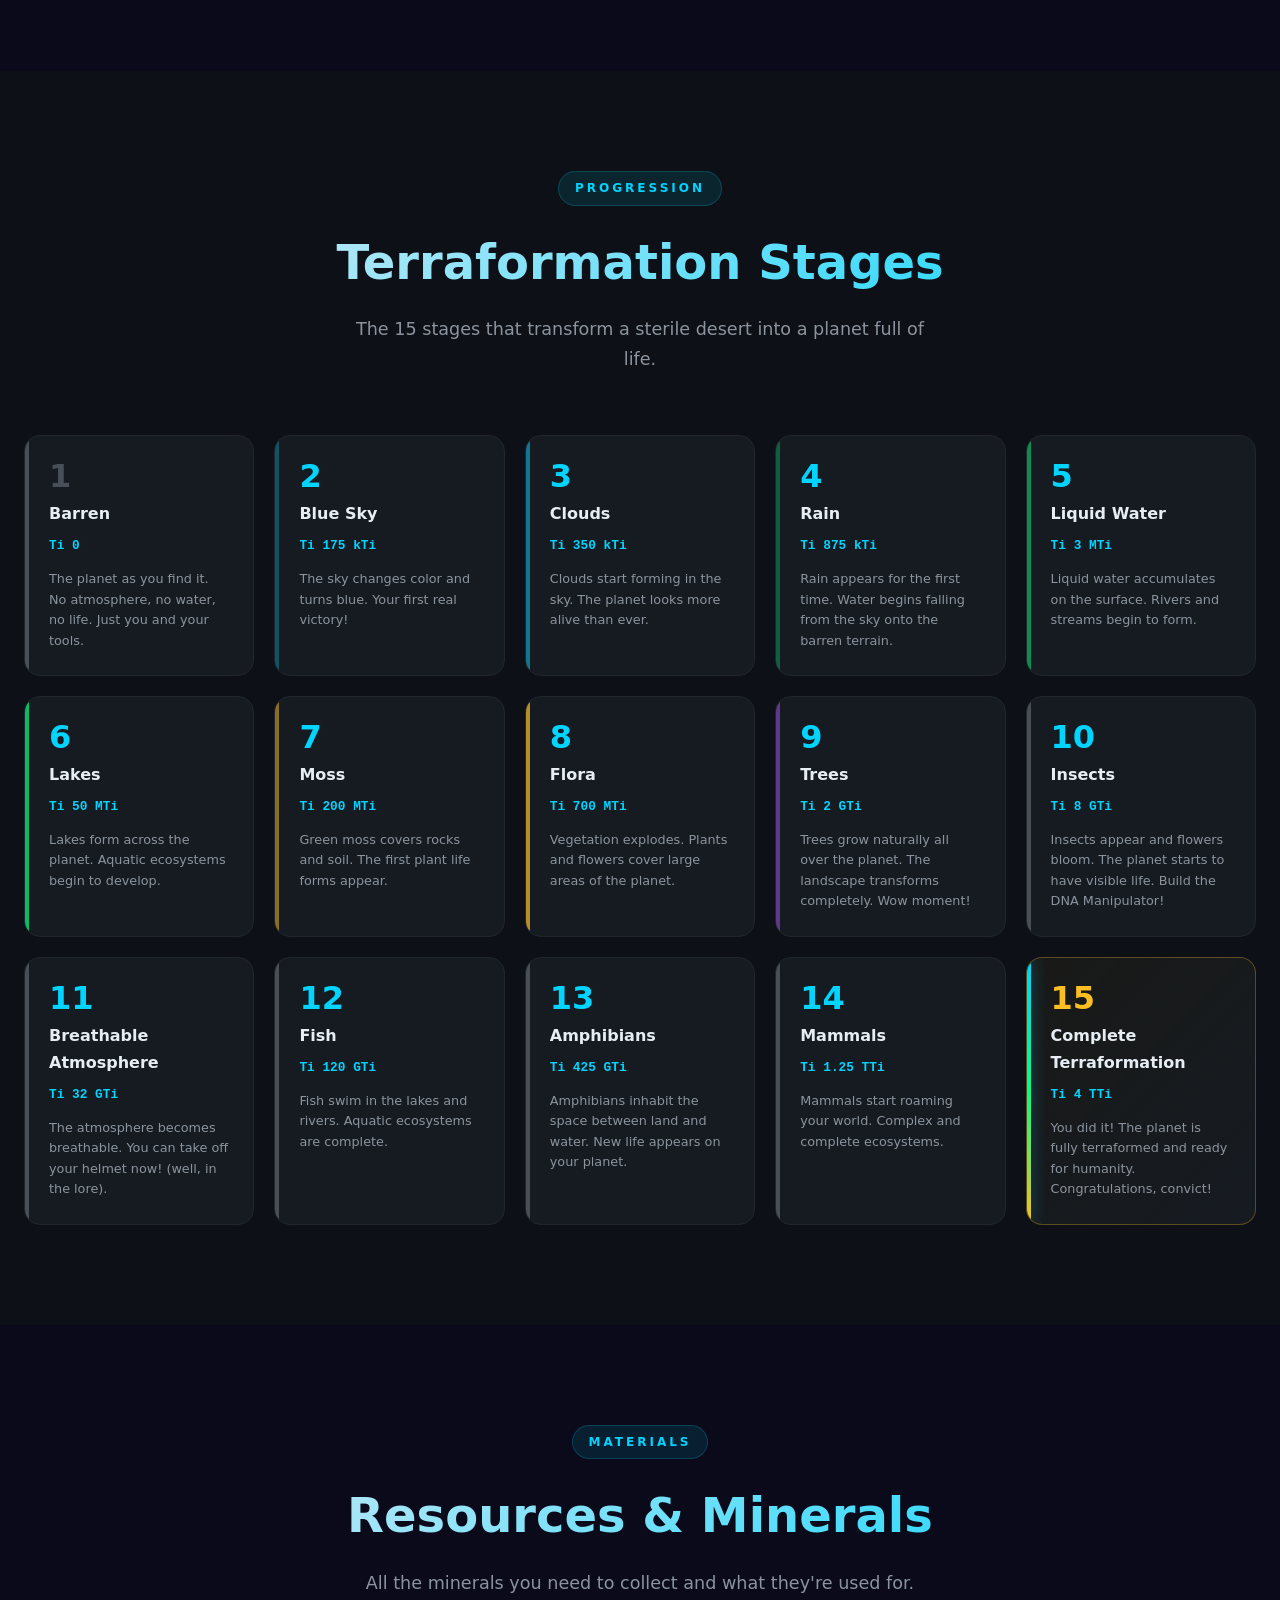
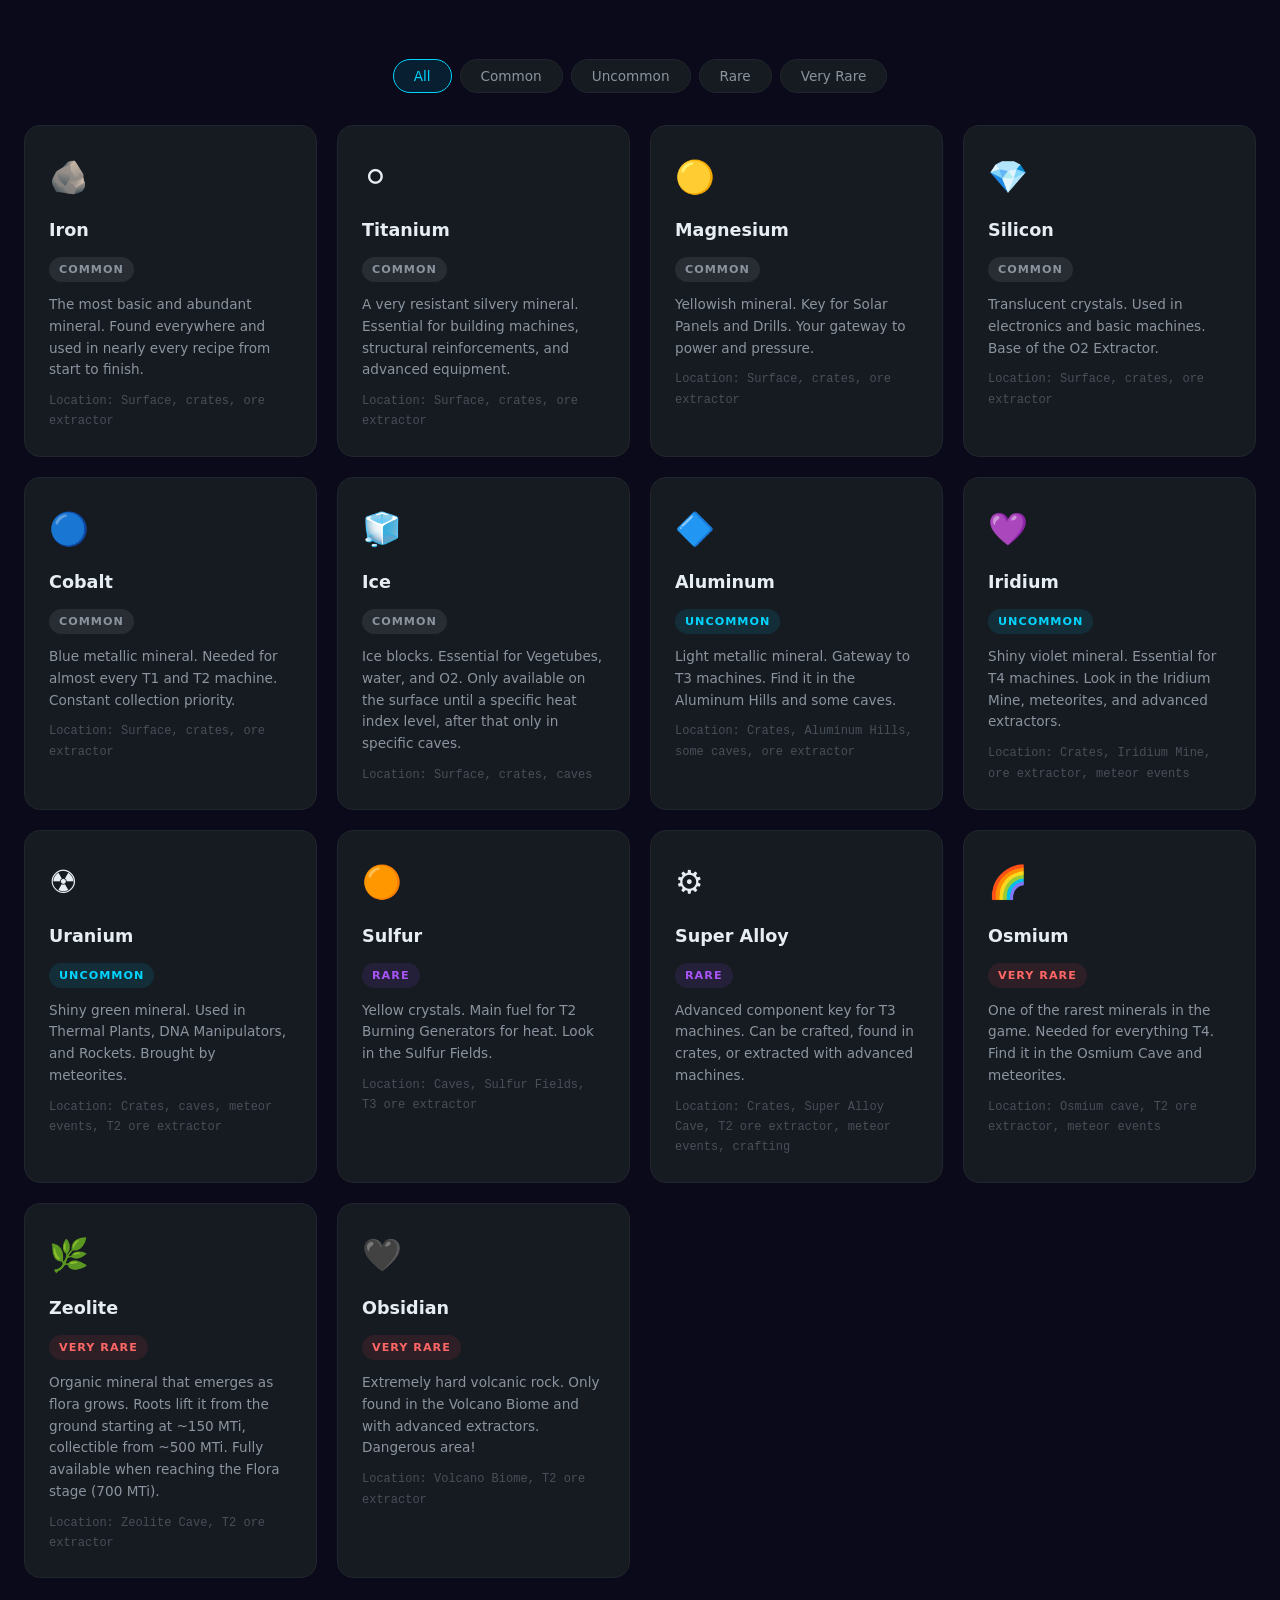
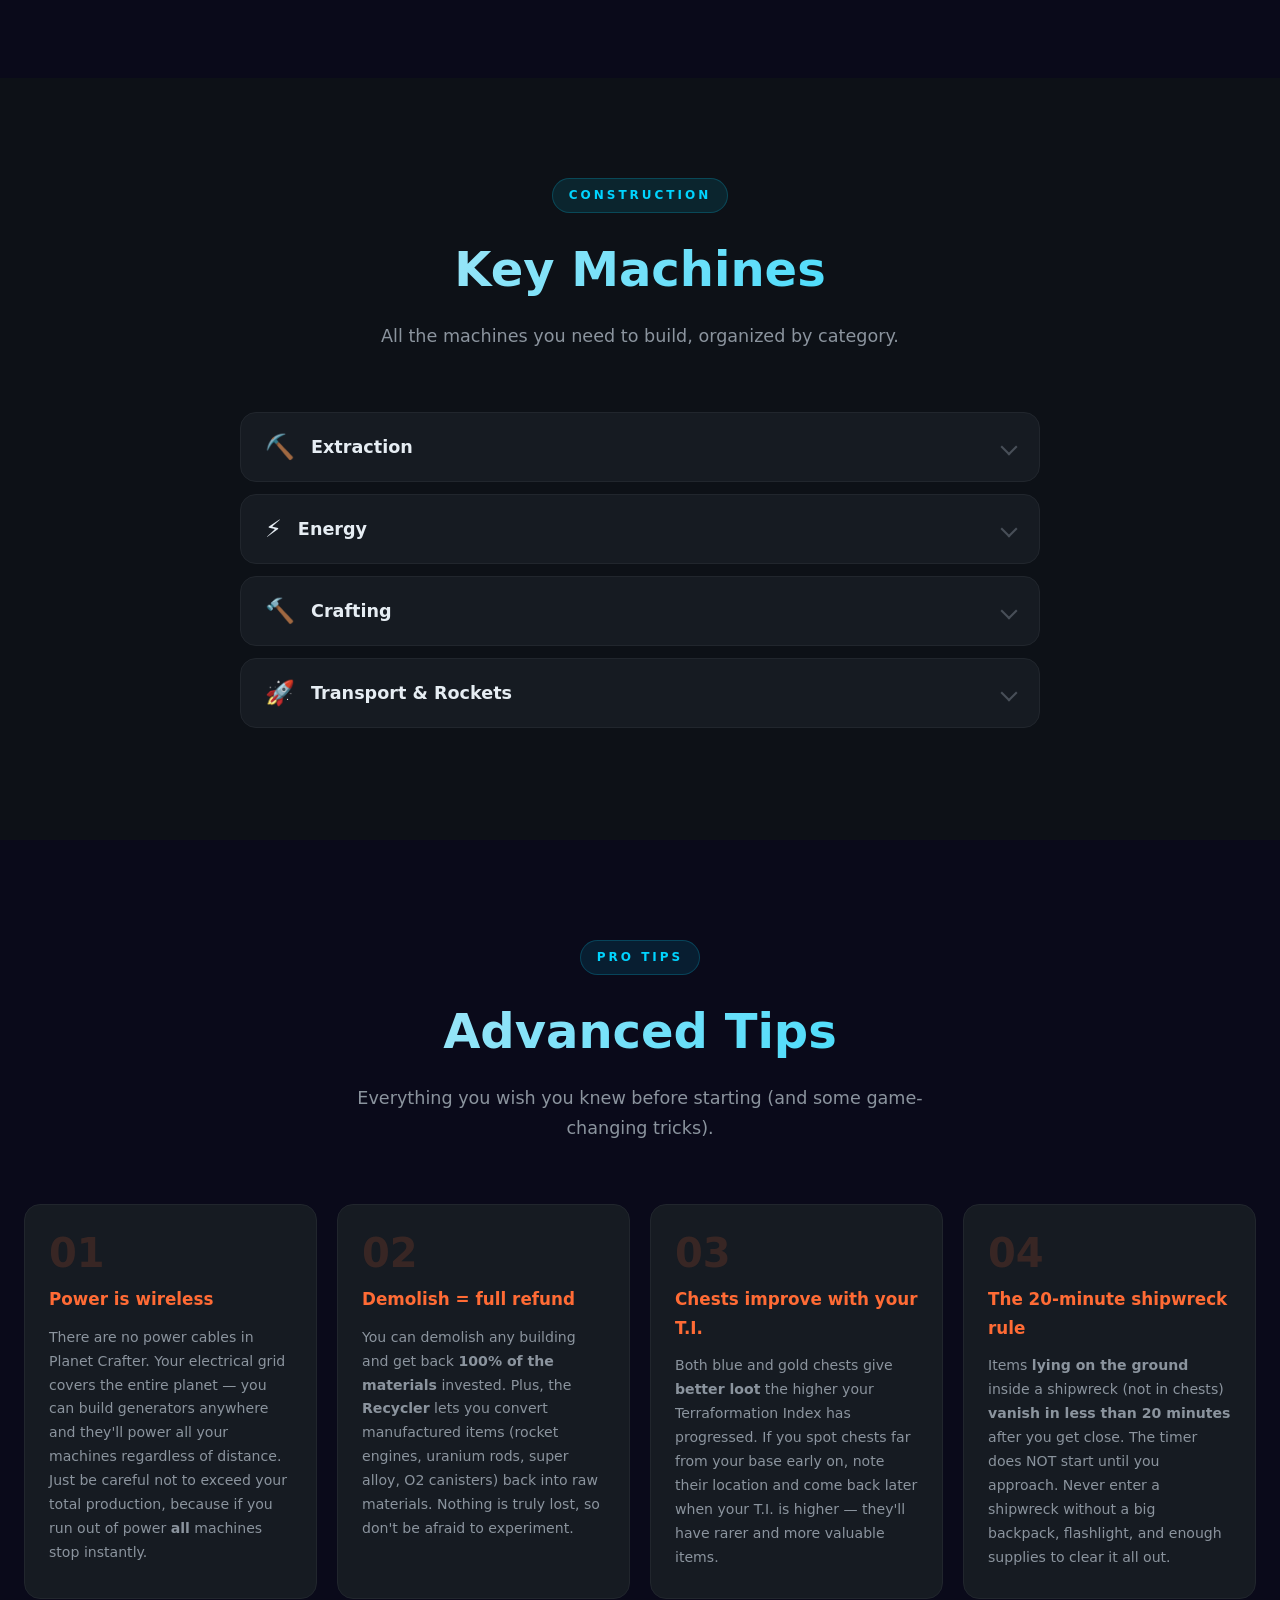
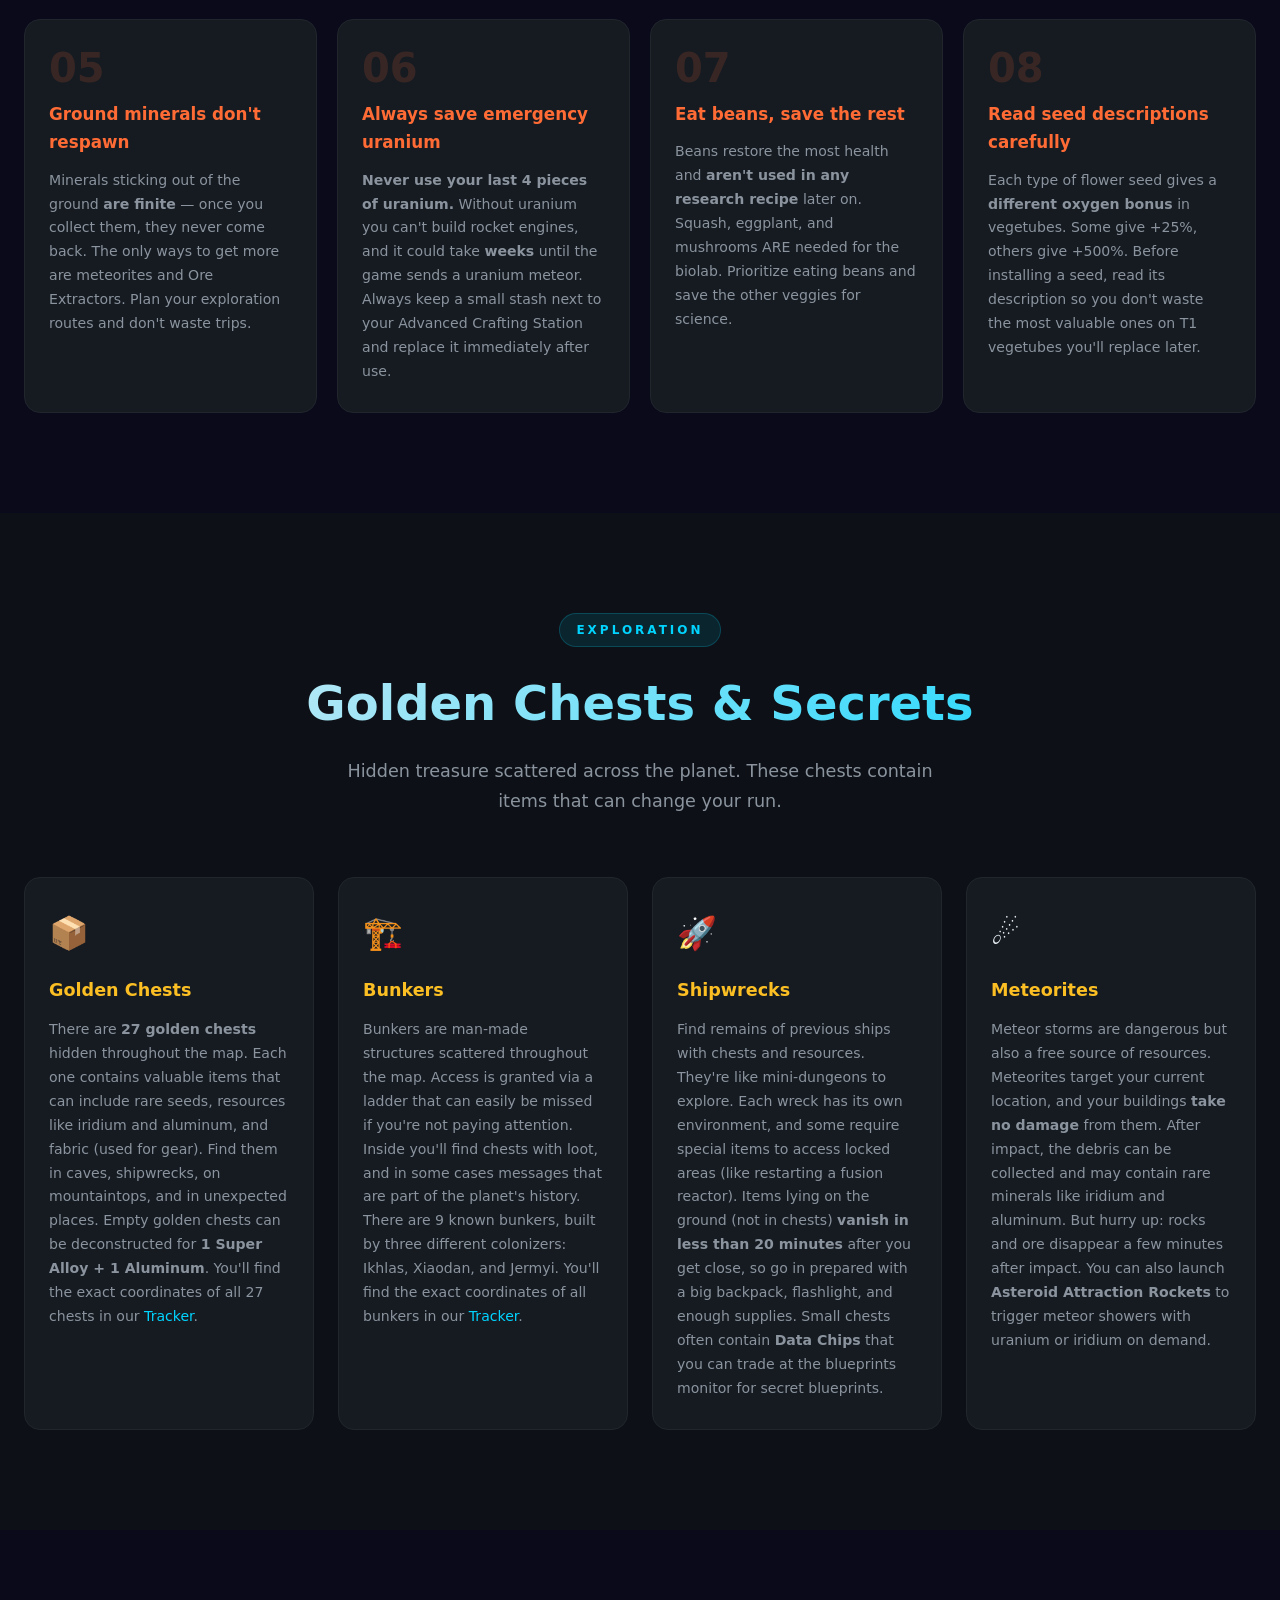
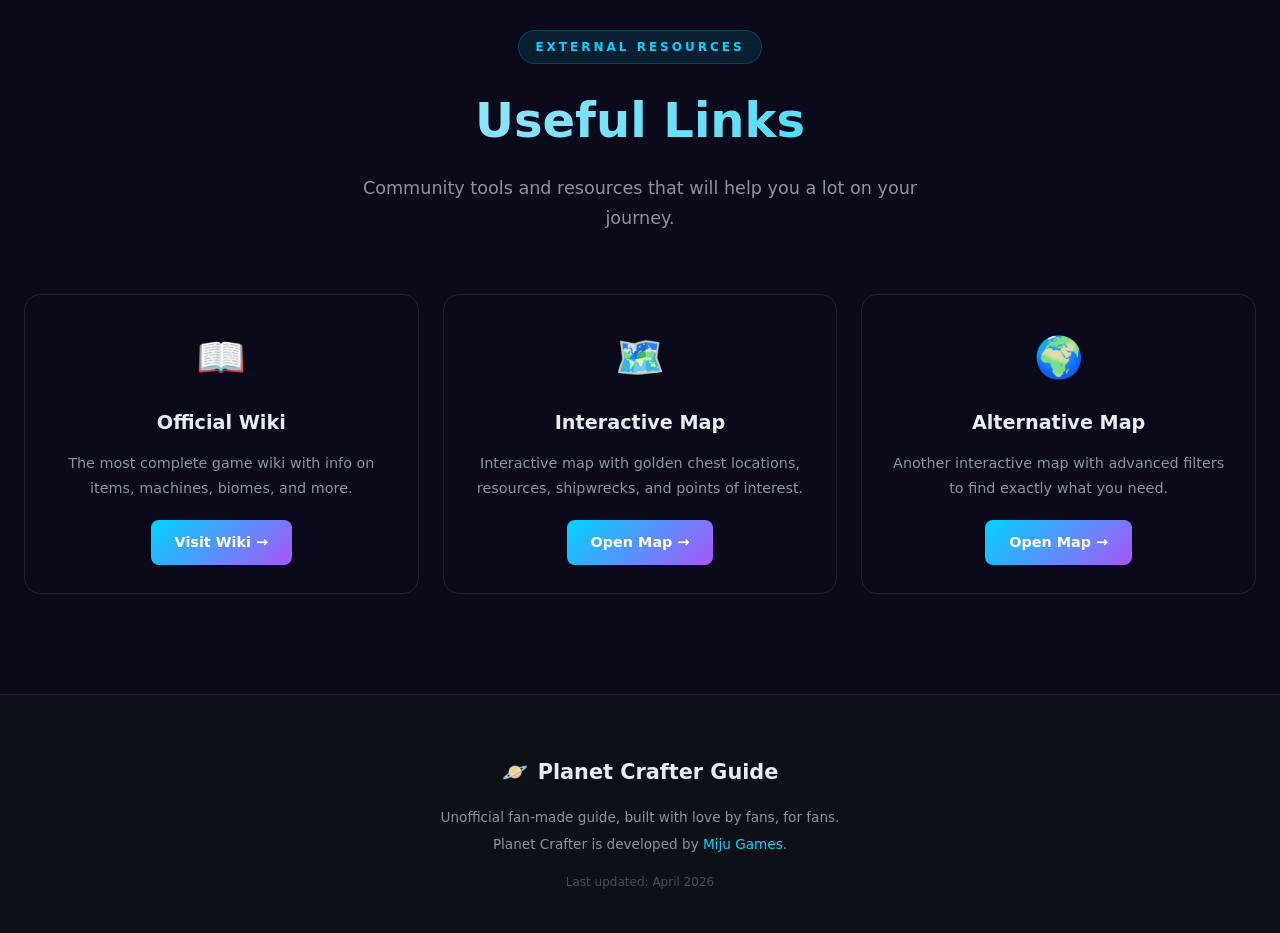
==== commit d80616e0: "fix: hero stat 'Categories' → 'Indices'" ====
--- a/en.html
+++ b/en.html
@@ -49,7 +49,7 @@
                 </div>
                 <div class="stat">
                     <span class="stat-value">4</span>
-                    <span class="stat-label">Categories</span>
+                    <span class="stat-label">Indices</span>
                 </div>
                 <div class="stat">
                     <span class="stat-value">4T</span>
